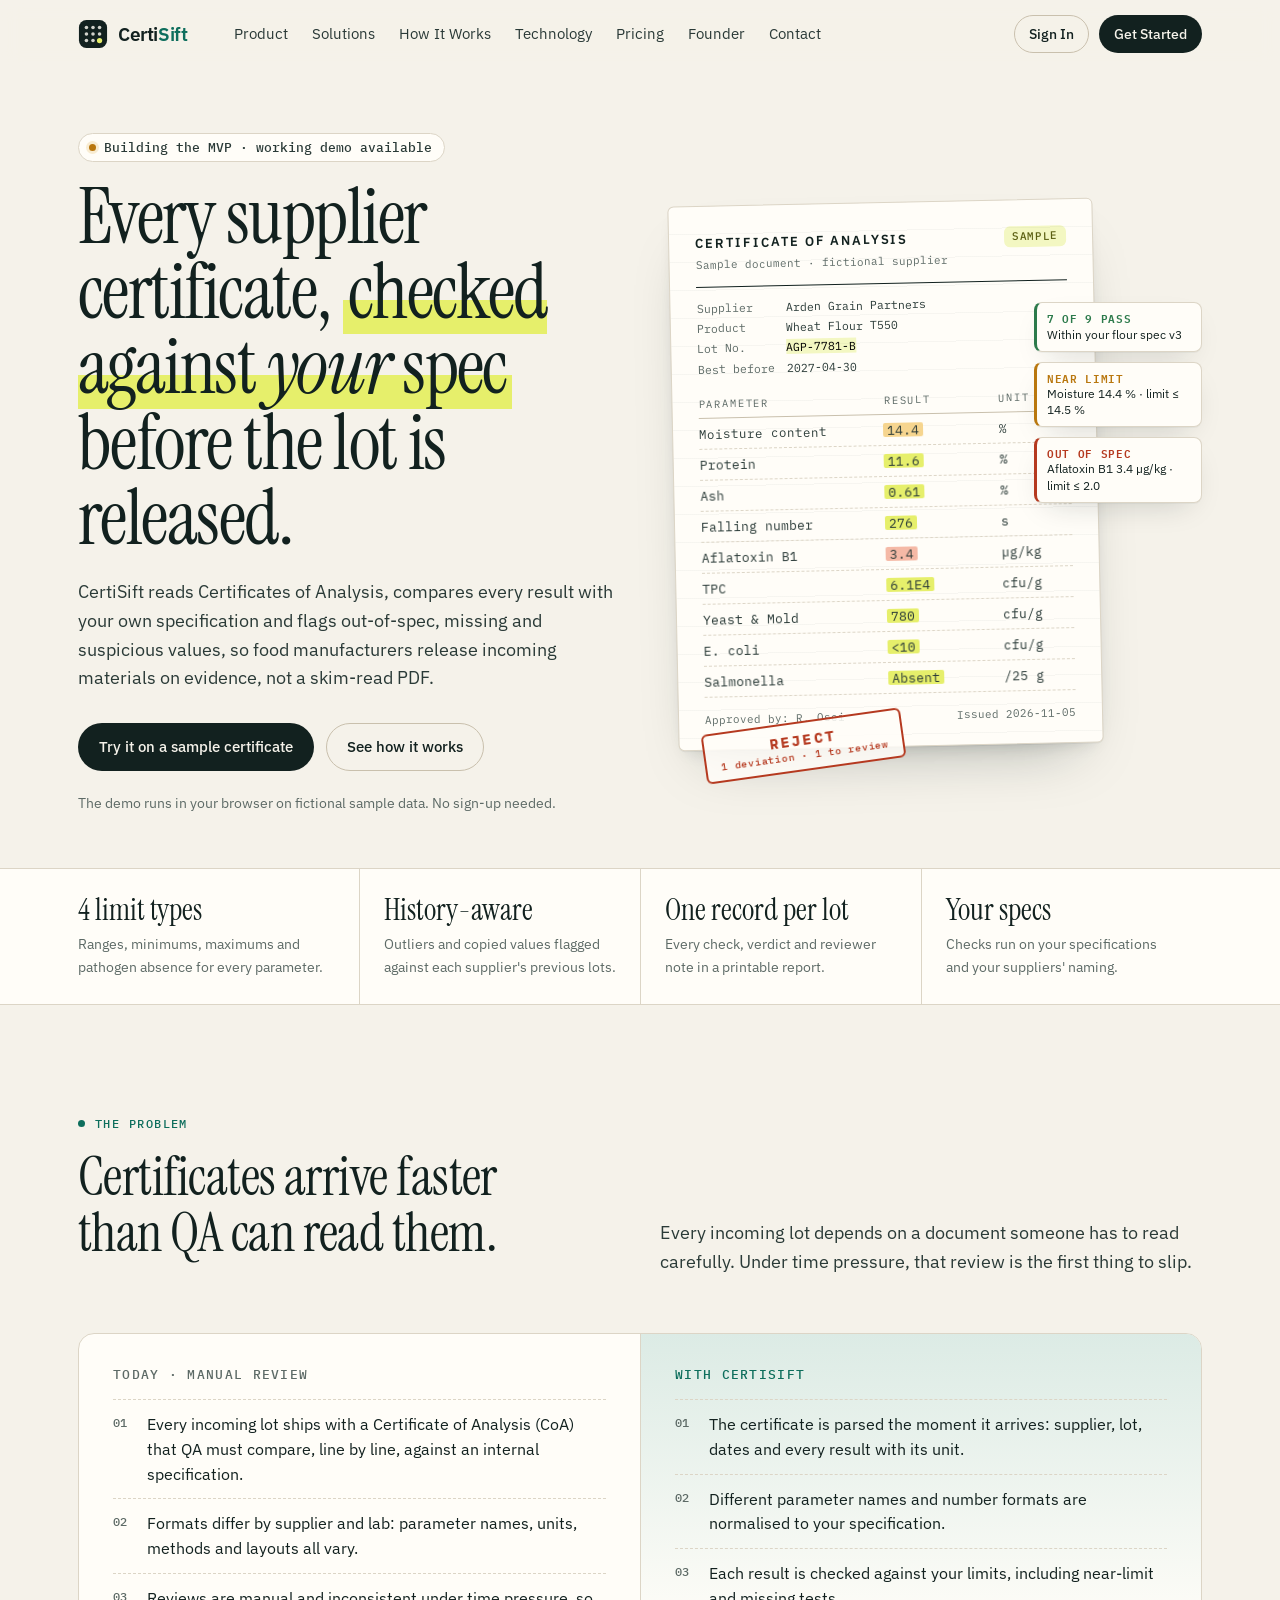
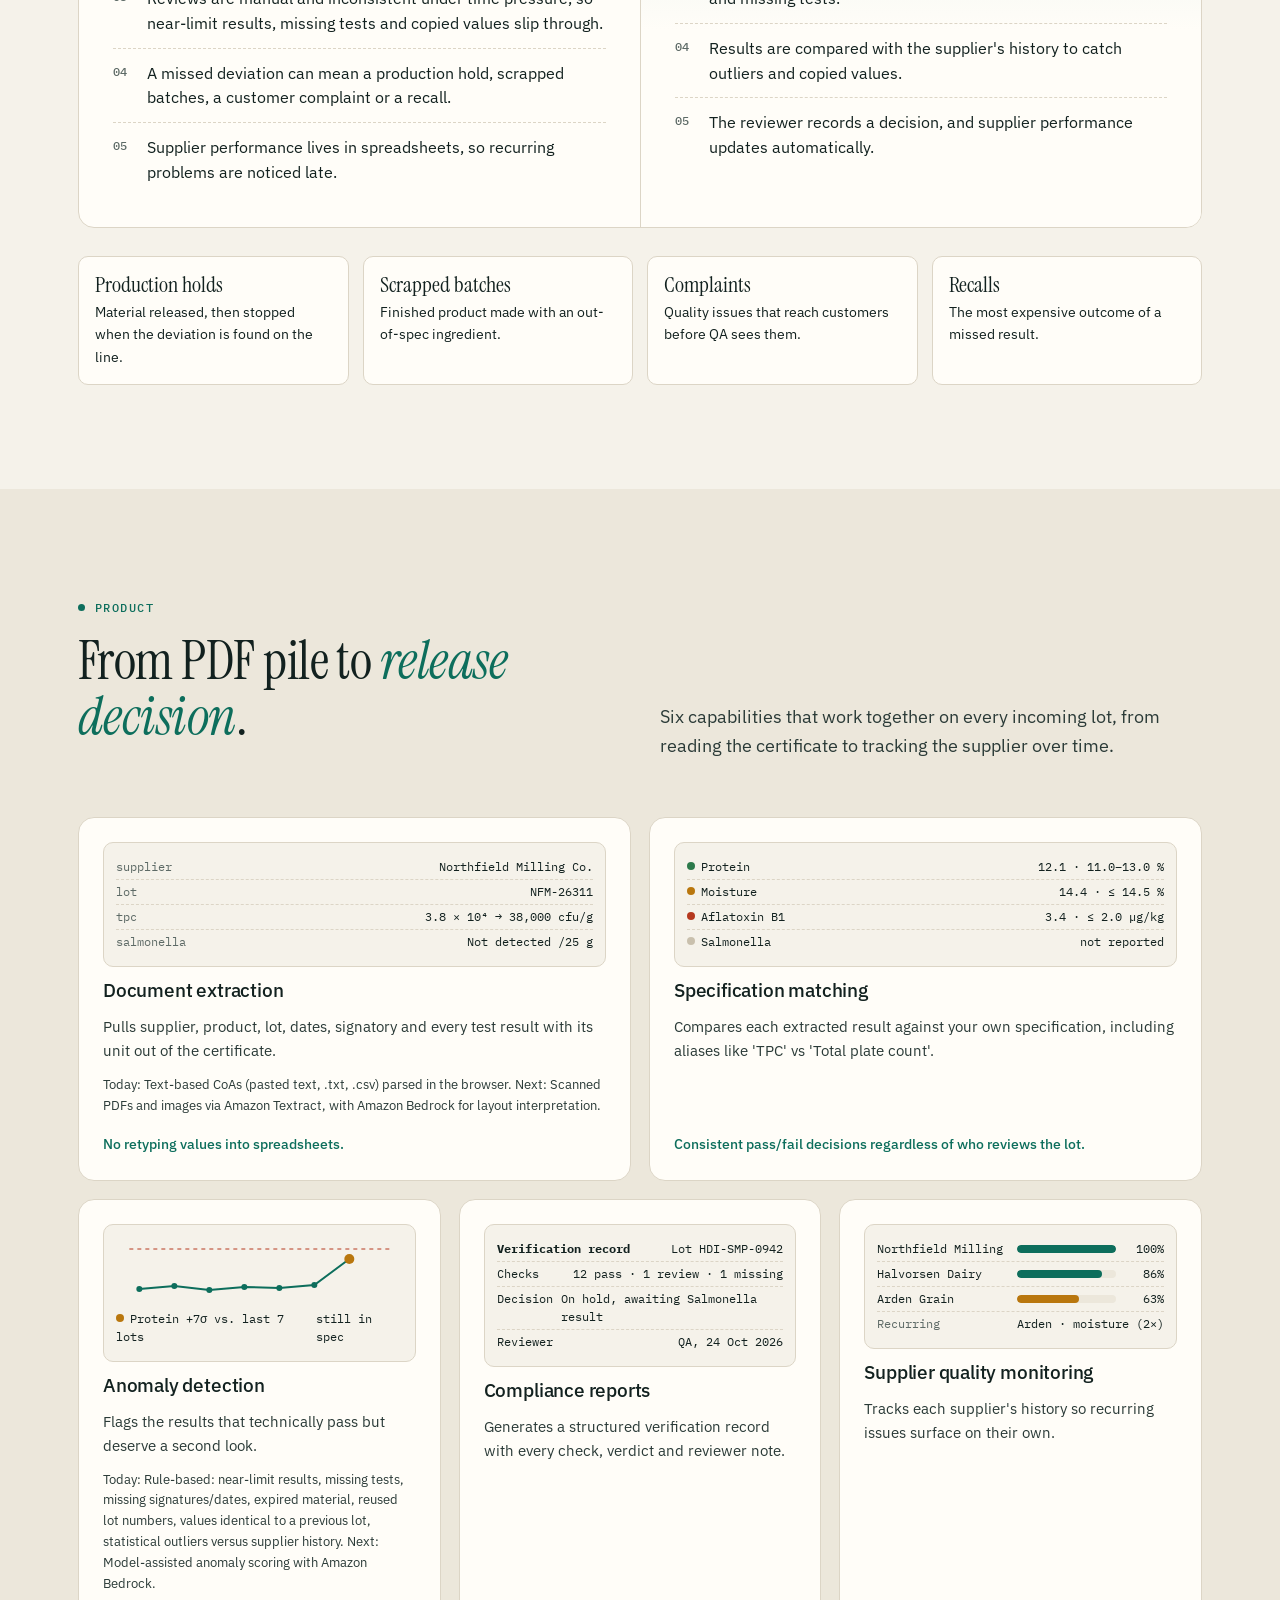
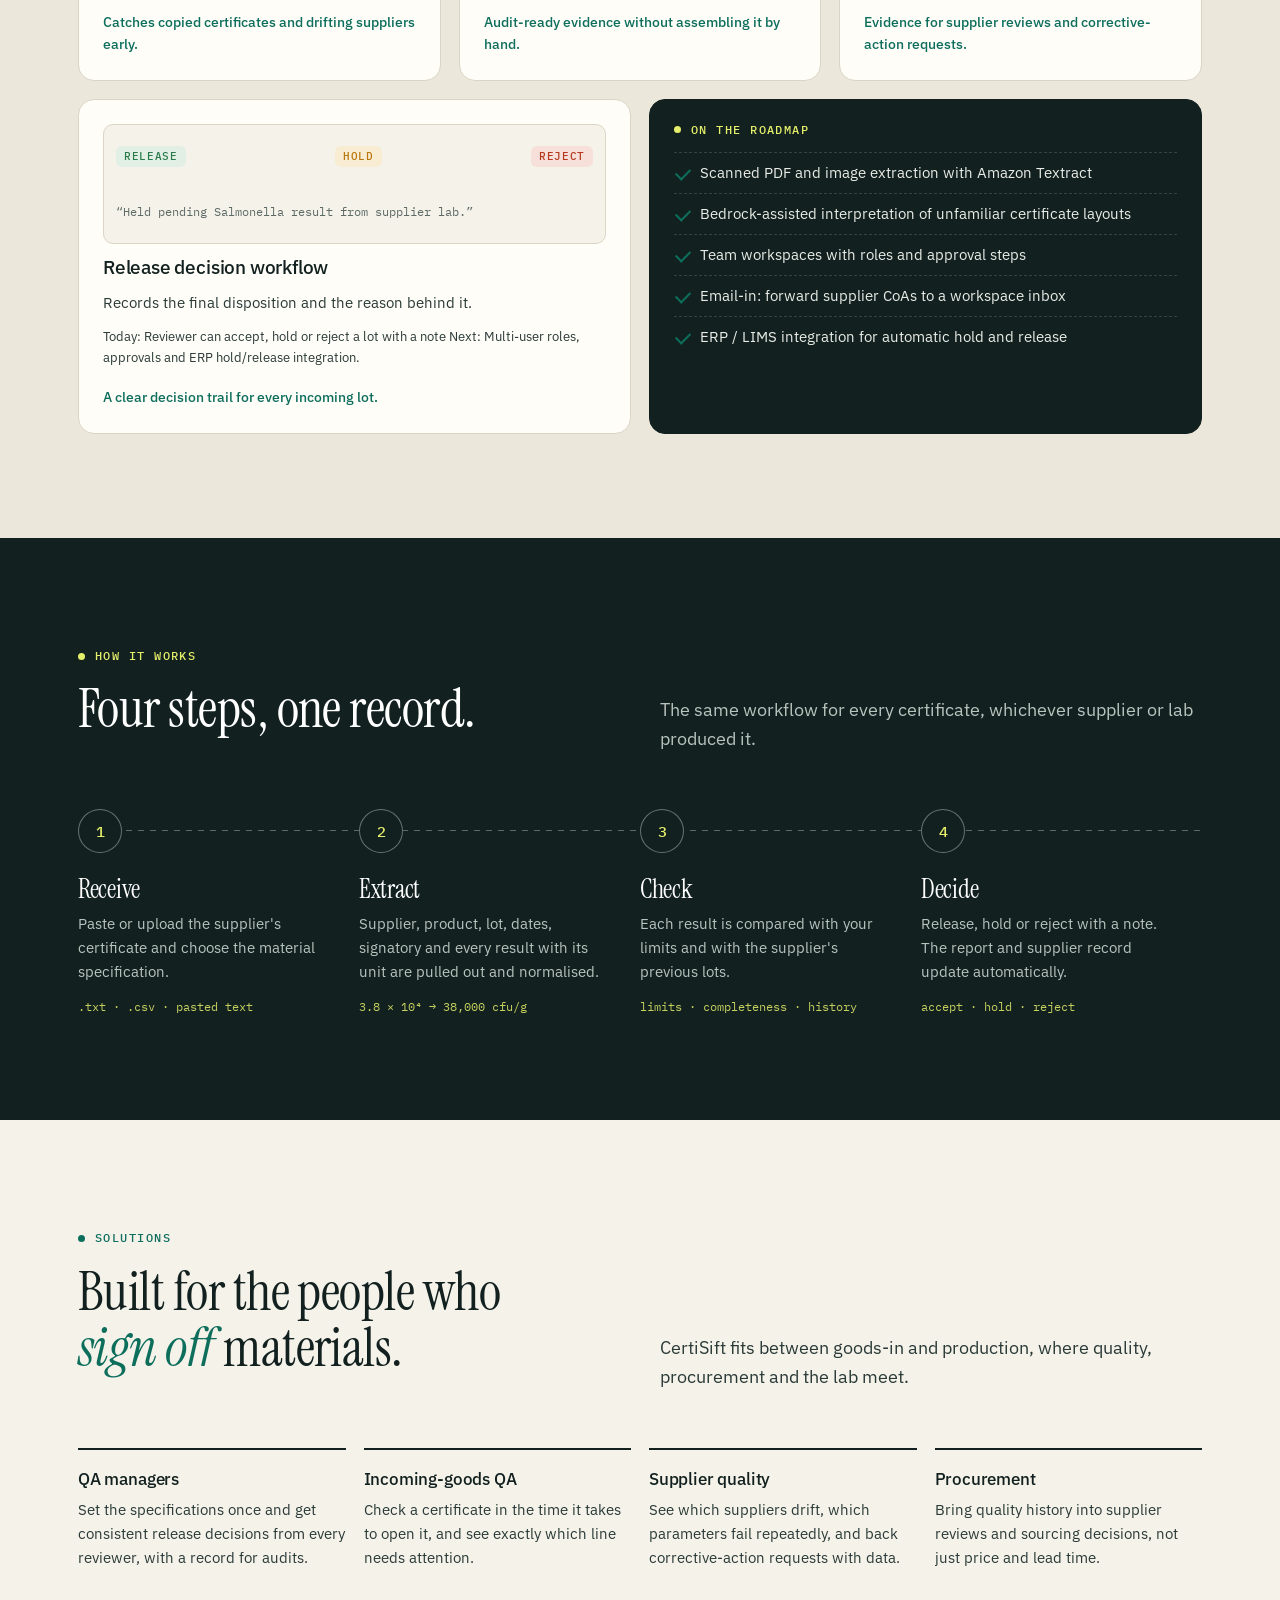
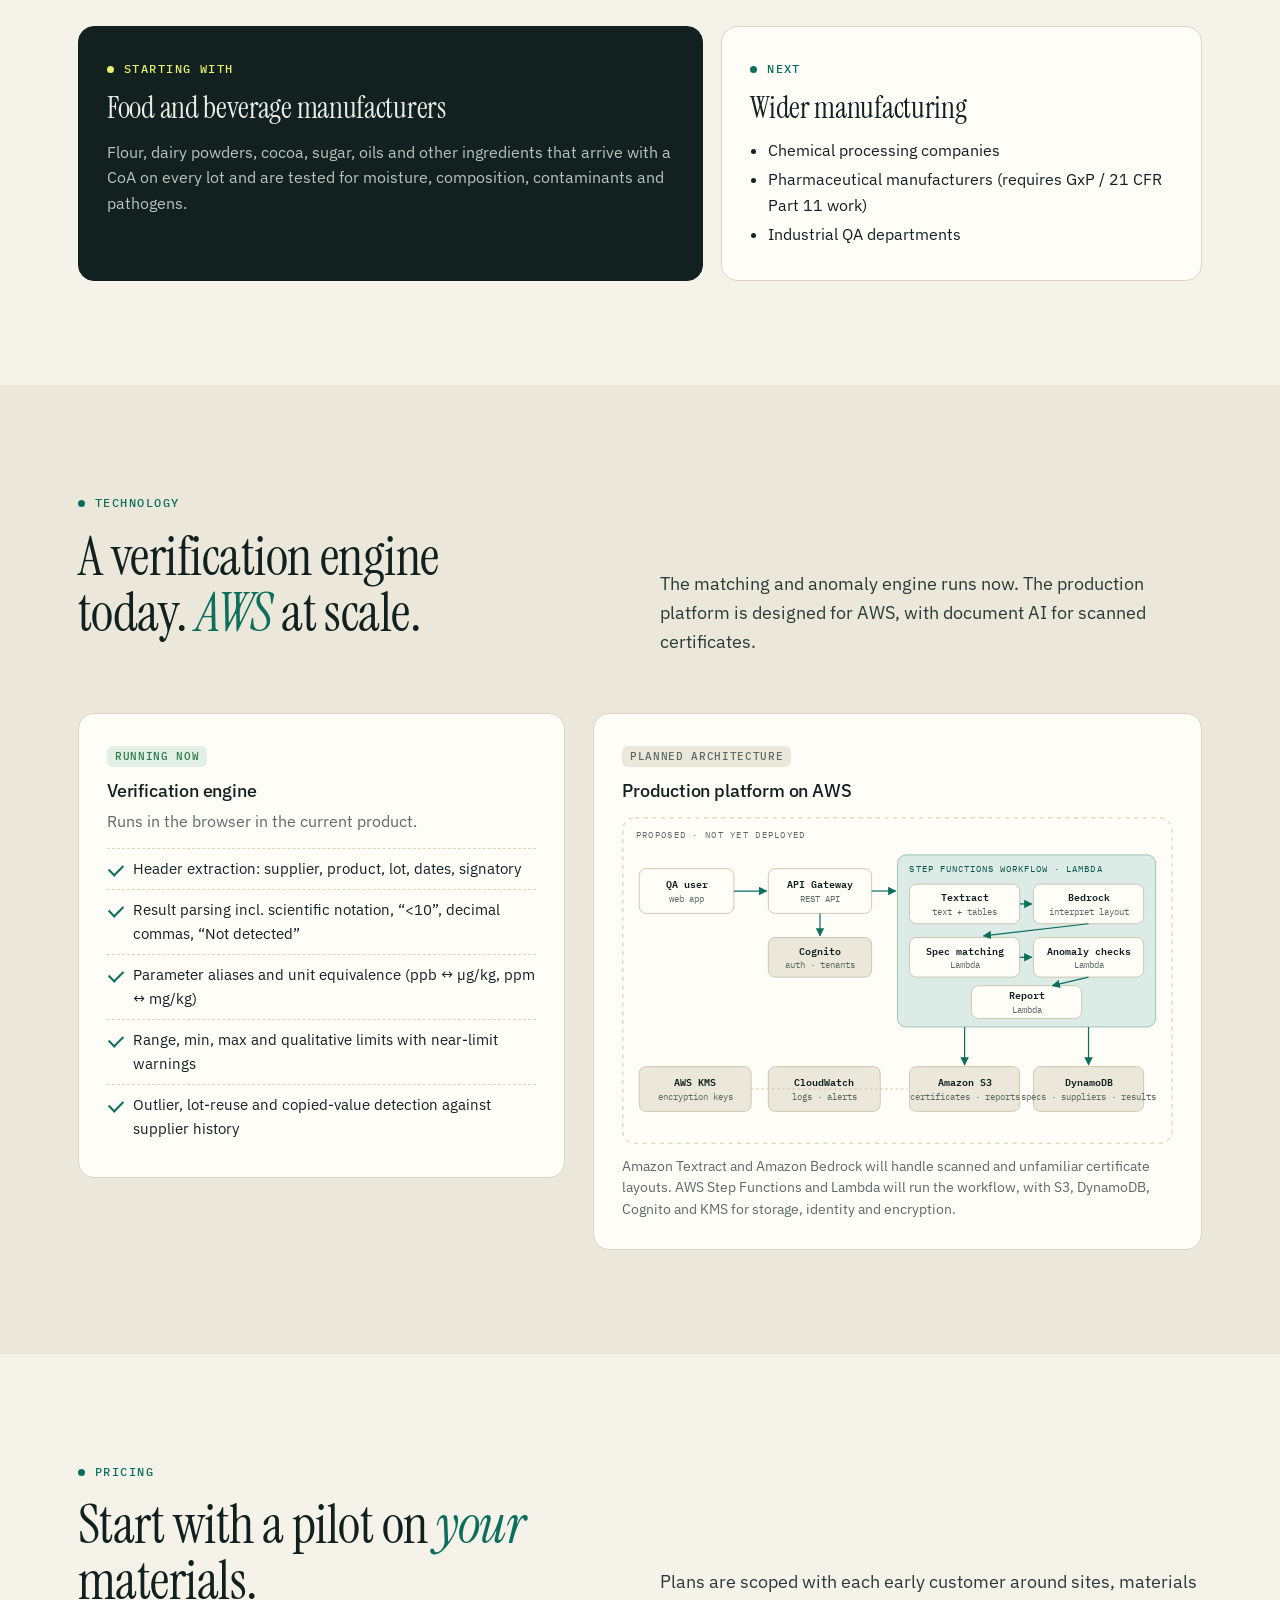
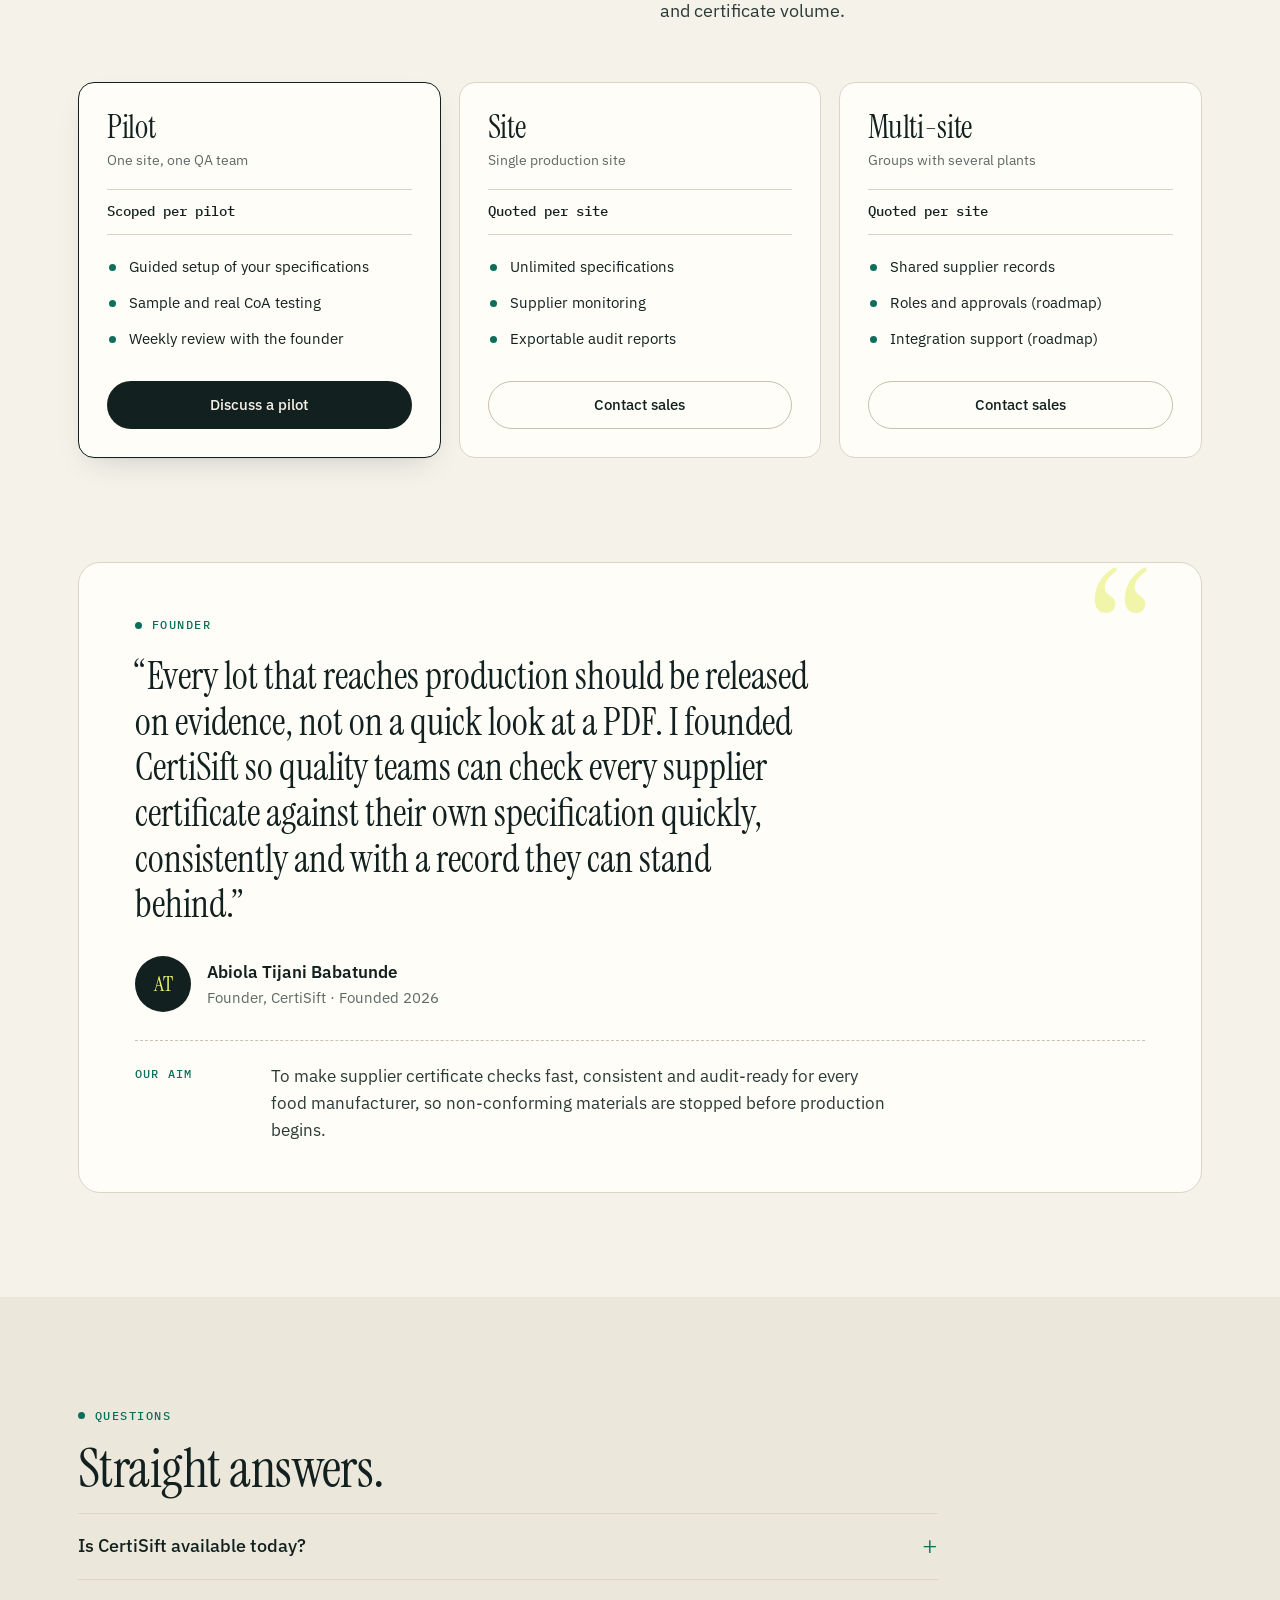
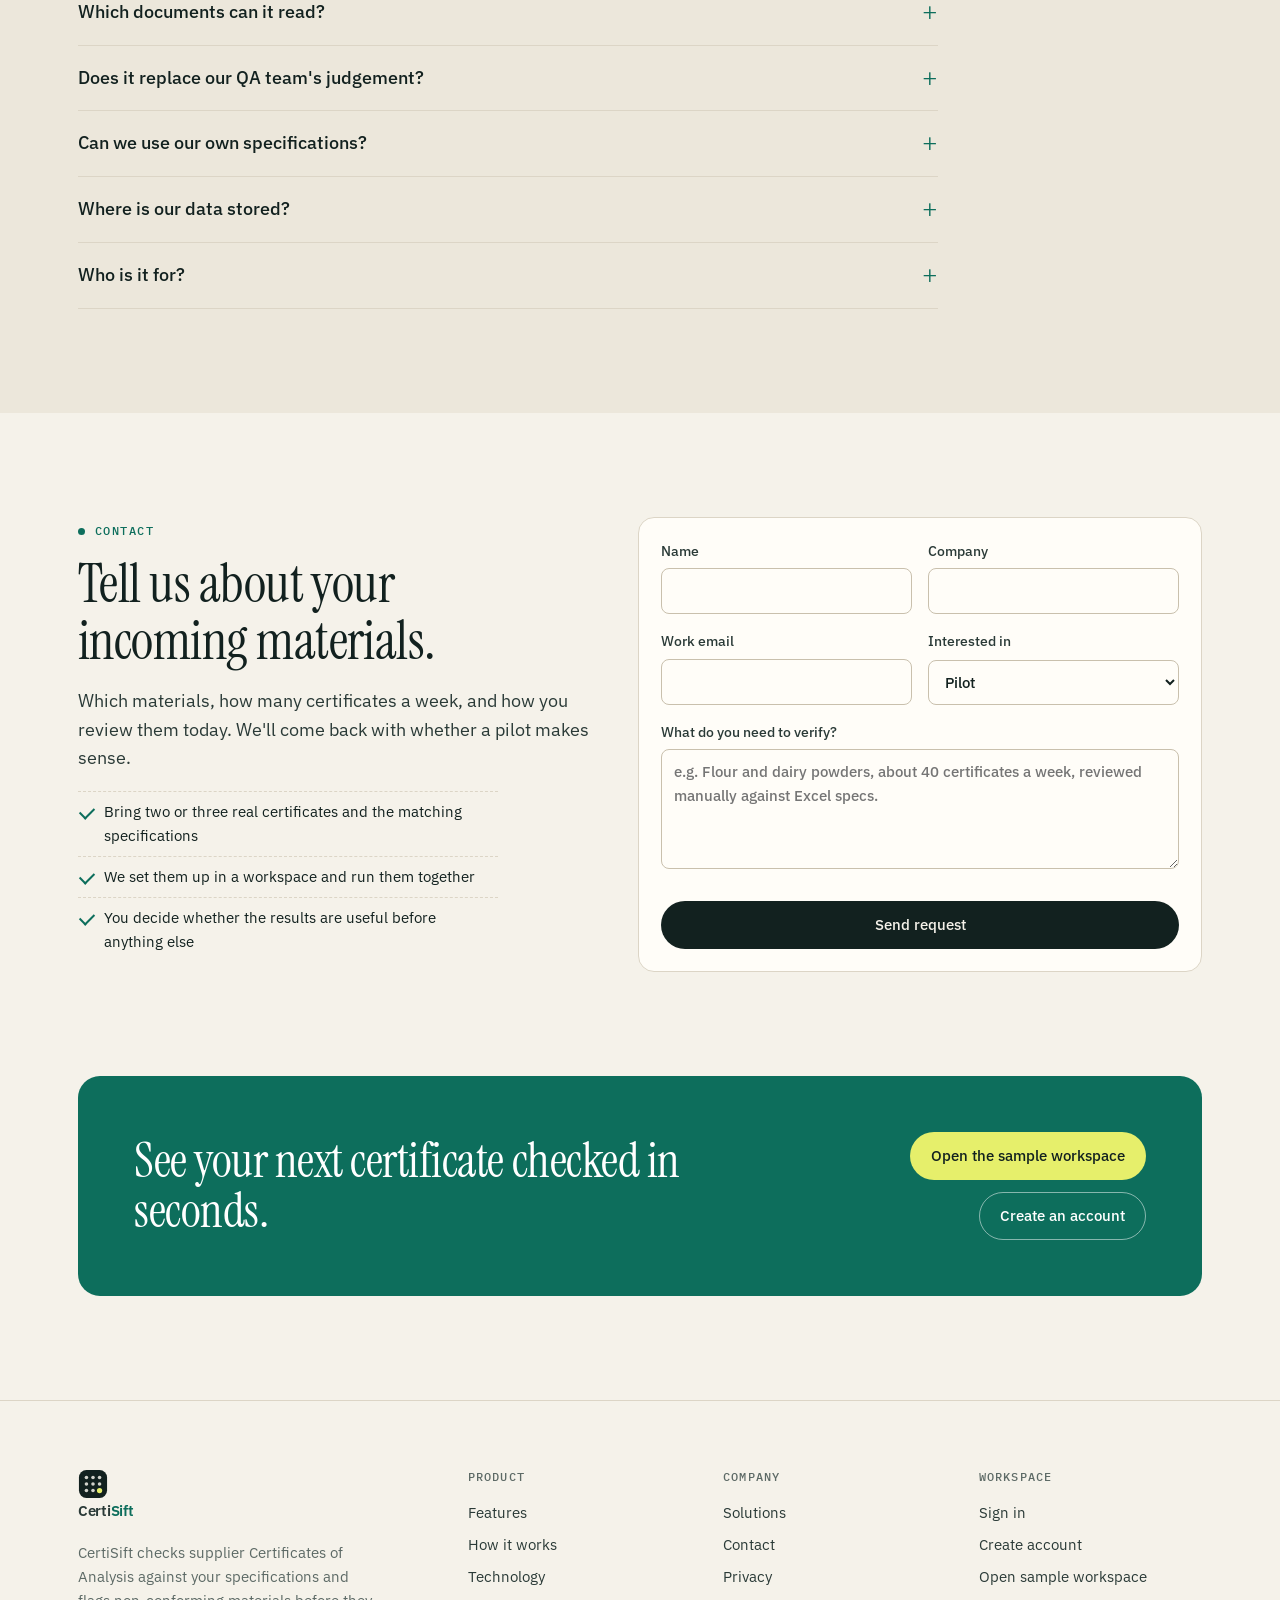
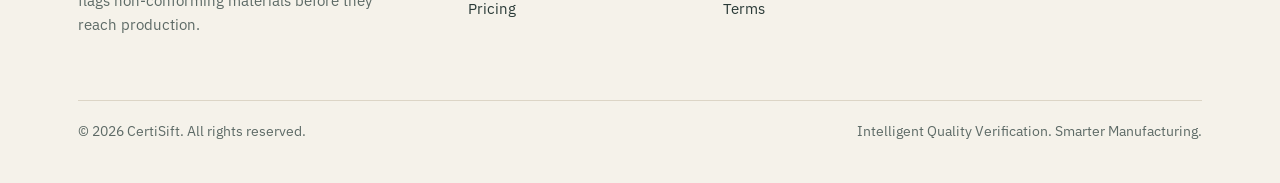
==== index.html @ 0fb196be "Remove em dashes from all copy and decorative dash markers" ====
<!DOCTYPE html>
<html lang="en">
<head>
  <meta charset="utf-8">
  <meta name="viewport" content="width=device-width, initial-scale=1">
  <title>CertiSift | Supplier CoA verification for food manufacturers</title>
  <meta name="description" content="CertiSift checks supplier Certificates of Analysis against your specifications and flags non-conforming materials before they reach production.">
  <meta name="theme-color" content="#12211f">
  <meta property="og:type" content="website">
  <meta property="og:site_name" content="CertiSift">
  <meta property="og:title" content="CertiSift | Supplier CoA verification for food manufacturers">
  <meta property="og:description" content="CertiSift checks supplier Certificates of Analysis against your specifications and flags non-conforming materials before they reach production.">
  <meta name="twitter:card" content="summary">
  <link rel="icon" href="assets/favicon.svg" type="image/svg+xml">
  <link rel="preconnect" href="https://fonts.googleapis.com">
  <link rel="preconnect" href="https://fonts.gstatic.com" crossorigin>
  <link href="https://fonts.googleapis.com/css2?family=IBM+Plex+Mono:wght@400;500;600&family=IBM+Plex+Sans:wght@400;500;600&family=Instrument+Serif:ital@0;1&display=swap" rel="stylesheet">
  <link rel="stylesheet" href="src/styles.css">
</head>
<body>
  <a href="#main" class="sr-only">Skip to content</a>
  <div id="root"><noscript><p style="padding:40px;font-family:sans-serif">CertiSift checks supplier Certificates of Analysis against your specifications. Please enable JavaScript to use the site and product.</p></noscript></div>
  <script src="src/data/business.js"></script>
  <script src="src/data/samples.js"></script>
  <script src="src/engine.js"></script>
  <script src="src/store.js"></script>
  <script src="src/ui.js"></script>
  <script src="src/site.js"></script>
  <script src="src/app.js"></script>
  <script src="src/center.js"></script>
  <script src="src/main.js"></script>
</body>
</html>
---- src/styles.css ----
/* CertiSift brand system: "annotated certificate" direction
   Paper, ink, highlighter and auditor's margin notes. */
:root {
  --ink: #12211f;
  --ink-2: #2a3a37;
  --muted: #5d6a66;
  --paper: #f5f2ea;
  --paper-2: #ece7db;
  --card: #fffdf8;
  --rule: #dcd5c6;
  --rule-2: #c9c0ad;
  --teal: #0d6e5c;
  --teal-2: #0a5648;
  --teal-soft: #dcebe5;
  --mark: #e6ef6b;          /* highlighter */
  --mark-soft: #f3f7c2;
  --pass: #2c7a4b;  --pass-soft: #e1efe5;
  --hold: #b9770e;  --hold-soft: #f8ecd2;
  --fail: #b5391f;  --fail-soft: #f6e0d9;
  --serif: "Instrument Serif", "Iowan Old Style", Georgia, serif;
  --sans: "IBM Plex Sans", system-ui, -apple-system, "Segoe UI", sans-serif;
  --mono: "IBM Plex Mono", ui-monospace, "Cascadia Mono", Consolas, monospace;
  --r: 10px;
  --r-lg: 16px;
  --shadow: 0 1px 0 rgba(18,33,31,.04), 0 12px 32px -14px rgba(18,33,31,.22);
  --shadow-paper: 0 1px 0 rgba(18,33,31,.05), 0 30px 60px -30px rgba(18,33,31,.35), 0 8px 18px -10px rgba(18,33,31,.18);
  --wrap: 1180px;
}
* { box-sizing: border-box; }
html { scroll-behavior: smooth; }
body { margin: 0; background: var(--paper); color: var(--ink); font: 16px/1.6 var(--sans); -webkit-font-smoothing: antialiased; }
img, svg { display: block; max-width: 100%; }
a { color: var(--teal); text-decoration-thickness: 1px; text-underline-offset: 3px; }
button { font: inherit; cursor: pointer; }
:focus-visible { outline: 2px solid var(--teal); outline-offset: 2px; border-radius: 4px; }
.sr-only { position: absolute; width: 1px; height: 1px; overflow: hidden; clip: rect(0 0 0 0); white-space: nowrap; }
.wrap { max-width: var(--wrap); margin: 0 auto; padding: 0 28px; }
.mono { font-family: var(--mono); }
.serif { font-family: var(--serif); font-weight: 400; }
.muted { color: var(--muted); }
.eyebrow { font: 500 12px/1 var(--mono); letter-spacing: .12em; text-transform: uppercase; color: var(--teal); display: inline-flex; gap: 10px; align-items: center; }
.eyebrow::before { content: ""; width: 7px; height: 7px; border-radius: 50%; background: currentColor; }
h1, h2, h3 { margin: 0; line-height: 1.1; letter-spacing: -0.01em; }
h2.title { font: 400 clamp(34px, 4.4vw, 54px)/1.04 var(--serif); margin: 14px 0 16px; max-width: 18ch; }
h2.title em { font-style: italic; color: var(--teal); }
.lede { font-size: 18px; color: var(--ink-2); max-width: 60ch; }

/* Buttons */
.btn { display: inline-flex; align-items: center; justify-content: center; gap: 8px; border-radius: 999px; padding: 11px 20px; font-weight: 500; font-size: 15px; border: 1px solid transparent; text-decoration: none; transition: transform .15s ease, background .15s ease, border-color .15s; white-space: nowrap; }
.btn:active { transform: translateY(1px); }
.btn-primary { background: var(--ink); color: var(--paper); }
.btn-primary:hover { background: var(--teal-2); }
.btn-teal { background: var(--teal); color: #fff; }
.btn-teal:hover { background: var(--teal-2); }
.btn-ghost { background: transparent; color: var(--ink); border-color: var(--rule-2); }
.btn-ghost:hover { border-color: var(--ink); }
.btn-sm { padding: 7px 14px; font-size: 14px; }
.btn-link { background: none; border: 0; color: var(--teal); padding: 0; font-weight: 500; }
.btn[disabled] { opacity: .5; pointer-events: none; }

/* Logo */
.logo { display: inline-flex; align-items: center; gap: 10px; color: var(--ink); text-decoration: none; font-weight: 600; font-size: 19px; letter-spacing: -0.02em; }
.logo svg { width: 30px; height: 30px; }
.logo b { font-weight: 600; color: var(--teal); }

/* Site header */
.site-header { position: sticky; top: 0; z-index: 40; background: color-mix(in srgb, var(--paper) 88%, transparent); backdrop-filter: saturate(1.4) blur(10px); border-bottom: 1px solid transparent; transition: border-color .2s; }
.site-header.scrolled { border-bottom-color: var(--rule); }
.nav { display: flex; align-items: center; gap: 28px; height: 68px; }
.nav-links { display: flex; gap: 24px; margin-left: 18px; }
.nav-links a, .nav-links button { white-space: nowrap; color: var(--ink-2); text-decoration: none; font-size: 15px; background: none; border: 0; padding: 0; }
.nav-links a:hover, .nav-links button:hover { color: var(--teal); }
.nav-cta { margin-left: auto; display: flex; gap: 10px; align-items: center; }
.nav-toggle { display: none; margin-left: auto; background: none; border: 1px solid var(--rule-2); border-radius: 8px; width: 42px; height: 38px; }
.mobile-menu { display: none; }
@media (max-width: 960px) {
  .nav-links, .nav-cta { display: none; }
  .nav-toggle { display: inline-grid; place-items: center; }
  .mobile-menu.open { display: block; border-top: 1px solid var(--rule); padding: 12px 28px 22px; background: var(--paper); }
  .mobile-menu a, .mobile-menu button.link { display: block; padding: 11px 0; color: var(--ink); text-decoration: none; border-bottom: 1px solid var(--rule); background: none; border-left: 0; border-right: 0; border-top: 0; width: 100%; text-align: left; font-size: 16px; }
  .mobile-menu .btns { display: flex; gap: 10px; margin-top: 16px; }
}

/* Hero */
.hero { padding: 64px 0 40px; position: relative; overflow: hidden; }
.hero-grid { display: grid; grid-template-columns: 1.02fr 1fr; gap: 56px; align-items: center; }
.hero h1 { font: 400 clamp(44px, 6vw, 80px)/0.98 var(--serif); letter-spacing: -0.02em; margin: 18px 0 22px; }
.hero h1 em { font-style: italic; }
.hero h1 .hl { background: linear-gradient(transparent 58%, var(--mark) 58%, var(--mark) 92%, transparent 92%); padding: 0 .06em; }
.hero .lede { margin-bottom: 30px; }
.hero-ctas { display: flex; gap: 12px; flex-wrap: wrap; }
.status-chip { display: inline-flex; align-items: center; gap: 8px; font: 500 12.5px/1 var(--mono); color: var(--ink-2); background: var(--card); border: 1px solid var(--rule); border-radius: 999px; padding: 7px 12px 7px 10px; }
.status-chip i { width: 7px; height: 7px; border-radius: 50%; background: var(--hold); box-shadow: 0 0 0 3px var(--hold-soft); }
.hero-note { margin-top: 22px; font-size: 13.5px; color: var(--muted); }

/* The certificate visual */
.cert-stage { position: relative; padding: 18px 104px 30px 0; }
.cert { position: relative; background: var(--card); border: 1px solid var(--rule); border-radius: 6px; box-shadow: var(--shadow-paper); padding: 26px 26px 20px; transform: rotate(-1.2deg); font-family: var(--mono); font-size: 12.5px; color: var(--ink-2); overflow: hidden; }
.cert::before { content: ""; position: absolute; inset: 0; background: repeating-linear-gradient(transparent 0 27px, rgba(18,33,31,.035) 27px 28px); pointer-events: none; }
.cert-head { display: flex; justify-content: space-between; align-items: flex-start; border-bottom: 1.5px solid var(--ink); padding-bottom: 12px; margin-bottom: 12px; }
.cert-head strong { font: 600 13px/1.2 var(--sans); letter-spacing: .14em; color: var(--ink); }
.cert-meta { display: grid; grid-template-columns: auto 1fr; gap: 2px 12px; margin-bottom: 12px; font-size: 11.5px; }
.cert-meta span:nth-child(odd) { color: var(--muted); }
.cert-row { display: grid; grid-template-columns: 1.5fr .9fr .6fr; gap: 8px; padding: 5px 0; border-bottom: 1px dashed var(--rule); position: relative; }
.cert-row.th { color: var(--muted); font-size: 10.5px; text-transform: uppercase; letter-spacing: .08em; border-bottom: 1px solid var(--rule-2); }
.cert-row .val { position: relative; }
.cert-row .val mark { background: transparent; color: inherit; position: relative; padding: 0 3px; }
.cert-row .val mark::after { content: ""; position: absolute; inset: 1px -1px; background: var(--mark); z-index: -1; transform-origin: left; transform: scaleX(0); animation: hl .5s ease forwards; animation-delay: var(--d, 0s); border-radius: 2px; }
.cert-row.bad .val mark::after { background: #f5b9a6; }
.cert-row.near .val mark::after { background: #f6d58f; }
.cert-row .val { z-index: 0; }
@keyframes hl { to { transform: scaleX(1); } }
.cert-sign { margin-top: 14px; display: flex; justify-content: space-between; font-size: 11px; color: var(--muted); }
.scanline { position: absolute; left: 0; right: 0; height: 46px; top: -46px; background: linear-gradient(to bottom, transparent, rgba(13,110,92,.10) 70%, rgba(13,110,92,.45) 98%, transparent); animation: scan 4.8s cubic-bezier(.5,0,.5,1) infinite; pointer-events: none; }
@keyframes scan { 0% { top: -46px; } 60%, 100% { top: 105%; } }
.notes { position: absolute; right: 0; top: 118px; display: flex; flex-direction: column; gap: 10px; width: 168px; z-index: 2; }
.note { background: var(--card); border: 1px solid var(--rule); border-left: 3px solid var(--pass); border-radius: 8px; padding: 8px 10px; font-size: 12px; line-height: 1.35; box-shadow: var(--shadow); opacity: 0; transform: translateX(10px); animation: noteIn .45s ease forwards; animation-delay: var(--d, 0s); }
.note b { display: block; font: 600 11px/1.2 var(--mono); letter-spacing: .06em; text-transform: uppercase; margin-bottom: 2px; }
.note.hold { border-left-color: var(--hold); } .note.hold b { color: var(--hold); }
.note.fail { border-left-color: var(--fail); } .note.fail b { color: var(--fail); }
.note.pass b { color: var(--pass); }
@keyframes noteIn { to { opacity: 1; transform: none; } }
.stamp { position: absolute; left: 30px; bottom: 6px; z-index: 3; border: 2.5px solid var(--fail); color: var(--fail); font: 700 15px/1 var(--mono); letter-spacing: .14em; padding: 9px 14px 8px; border-radius: 6px; transform: rotate(-8deg) scale(1.6); opacity: 0; background: rgba(255,253,248,.85); animation: stamp .35s cubic-bezier(.3,1.6,.6,1) forwards; animation-delay: 2.6s; text-align: center; }
.stamp small { display: block; font-size: 9.5px; letter-spacing: .08em; margin-top: 4px; font-weight: 500; }
@keyframes stamp { to { opacity: 1; transform: rotate(-8deg) scale(1); } }
@media (prefers-reduced-motion: reduce) { .scanline { display: none; } .note, .stamp, .cert-row .val mark::after { animation-duration: .01s !important; animation-delay: 0s !important; } }
@media (max-width: 960px) {
  .hero-grid { grid-template-columns: 1fr; gap: 40px; }
  .cert-stage { padding-right: 0; padding-bottom: 60px; }
  .notes { position: static; width: auto; flex-direction: row; flex-wrap: wrap; margin-top: 18px; }
  .note { flex: 1 1 140px; }
}

/* Capability strip */
.strip { border-top: 1px solid var(--rule); border-bottom: 1px solid var(--rule); background: var(--card); }
.strip-grid { display: grid; grid-template-columns: repeat(4, 1fr); }
.strip-item { padding: 26px 24px; border-left: 1px solid var(--rule); }
.strip-item:first-child { border-left: 0; padding-left: 0; }
.strip-item .k { font: 400 30px/1 var(--serif); margin-bottom: 8px; }
.strip-item p { margin: 0; font-size: 14px; color: var(--muted); }
@media (max-width: 860px) { .strip-grid { grid-template-columns: 1fr 1fr; } .strip-item { border-left: 0; border-top: 1px solid var(--rule); padding-left: 0; } .strip-item:nth-child(-n+2) { border-top: 0; } }

/* Sections */
section.block { padding: 104px 0; }
section.block.alt { background: var(--paper-2); }
section.block.dark { background: var(--ink); color: #e9ece6; }
section.block.dark .eyebrow { color: var(--mark); }
section.block.dark .lede, section.block.dark .muted { color: #b9c3be; }
.sec-head { display: grid; grid-template-columns: 1fr 1fr; gap: 40px; align-items: end; margin-bottom: 56px; }
.sec-head .lede { margin: 0; }
@media (max-width: 860px) { .sec-head { grid-template-columns: 1fr; gap: 10px; } section.block { padding: 72px 0; } }

/* Problem ledger */
.ledger { display: grid; grid-template-columns: 1fr 1fr; border: 1px solid var(--rule); border-radius: var(--r-lg); overflow: hidden; background: var(--card); }
.ledger > div { padding: 34px 34px 30px; }
.ledger > div + div { border-left: 1px solid var(--rule); background: linear-gradient(180deg, var(--teal-soft), var(--card) 60%); }
.ledger h3 { font: 500 13px/1 var(--mono); letter-spacing: .1em; text-transform: uppercase; margin-bottom: 18px; color: var(--muted); }
.ledger > div + div h3 { color: var(--teal); }
.ledger ol { margin: 0; padding: 0; list-style: none; counter-reset: l; }
.ledger li { counter-increment: l; display: grid; grid-template-columns: 34px 1fr; padding: 12px 0; border-top: 1px dashed var(--rule); font-size: 15.5px; }
.ledger li::before { content: counter(l, decimal-leading-zero); font: 500 12px/1.9 var(--mono); color: var(--muted); }
.consequence { margin-top: 28px; display: grid; grid-template-columns: repeat(4, 1fr); gap: 14px; }
.consequence div { border: 1px solid var(--rule); border-radius: var(--r); padding: 16px; background: var(--card); font-size: 14px; }
.consequence b { display: block; font: 400 22px/1.1 var(--serif); margin-bottom: 4px; }
@media (max-width: 860px) { .ledger { grid-template-columns: 1fr; } .ledger > div + div { border-left: 0; border-top: 1px solid var(--rule); } .consequence { grid-template-columns: 1fr 1fr; } }

/* Features */
.features { display: grid; grid-template-columns: repeat(6, 1fr); gap: 18px; }
.feature { grid-column: span 2; background: var(--card); border: 1px solid var(--rule); border-radius: var(--r-lg); padding: 24px; display: flex; flex-direction: column; gap: 12px; transition: transform .2s ease, box-shadow .2s ease; }
.feature:hover { transform: translateY(-3px); box-shadow: var(--shadow); }
.feature.wide { grid-column: span 3; }
.feature h3 { font: 500 19px/1.25 var(--sans); letter-spacing: -0.01em; }
.feature p { margin: 0; color: var(--ink-2); font-size: 15px; }
.feature .benefit { font-size: 13.5px; color: var(--teal); font-weight: 500; margin-top: auto; padding-top: 6px; }
.feature .tag { align-self: flex-start; font: 500 11px/1 var(--mono); letter-spacing: .06em; text-transform: uppercase; padding: 5px 8px; border-radius: 6px; background: var(--paper-2); color: var(--muted); }
.feature .viz { border: 1px solid var(--rule); border-radius: var(--r); background: var(--paper); padding: 12px; font: 12px/1.5 var(--mono); min-height: 120px; }
@media (max-width: 960px) { .features { grid-template-columns: 1fr 1fr; } .feature, .feature.wide { grid-column: span 1; } }
@media (max-width: 640px) { .features { grid-template-columns: 1fr; } }
.viz-row { display: flex; justify-content: space-between; gap: 8px; padding: 3px 0; border-bottom: 1px dashed var(--rule); }
.viz-row:last-child { border-bottom: 0; }
.dot { display: inline-block; width: 8px; height: 8px; border-radius: 50%; margin-right: 6px; vertical-align: 1px; }
.dot.pass { background: var(--pass); } .dot.warn, .dot.hold { background: var(--hold); } .dot.fail, .dot.reject { background: var(--fail); } .dot.missing { background: var(--rule-2); } .dot.accept { background: var(--pass); }

/* How it works */
.flow { display: grid; grid-template-columns: repeat(4, 1fr); gap: 0; position: relative; counter-reset: s; }
.flow::before { content: ""; position: absolute; left: 0; right: 0; top: 21px; height: 1px; background: repeating-linear-gradient(90deg, rgba(233,236,230,.35) 0 6px, transparent 6px 12px); }
.step { position: relative; padding-right: 28px; counter-increment: s; }
.step::before { content: counter(s); display: grid; place-items: center; width: 42px; height: 42px; border-radius: 50%; background: var(--ink); border: 1px solid rgba(233,236,230,.4); color: var(--mark); font: 500 15px var(--mono); margin-bottom: 22px; position: relative; }
.step h3 { font: 400 26px/1.1 var(--serif); margin-bottom: 8px; color: #fff; }
.step p { margin: 0; color: #b9c3be; font-size: 15px; }
.step .io { margin-top: 14px; font: 12px/1.5 var(--mono); color: var(--mark); opacity: .85; }
@media (max-width: 860px) { .flow { grid-template-columns: 1fr 1fr; gap: 36px; } .flow::before { display: none; } }
@media (max-width: 520px) { .flow { grid-template-columns: 1fr; } }

/* Solutions */
.roles { display: grid; grid-template-columns: repeat(4, 1fr); gap: 18px; }
.role { border-top: 2px solid var(--ink); padding-top: 18px; }
.role h3 { font: 500 17px/1.3 var(--sans); margin-bottom: 8px; }
.role p { margin: 0; font-size: 15px; color: var(--ink-2); }
.industries { margin-top: 56px; display: grid; grid-template-columns: 1.3fr 1fr; gap: 18px; }
.ind { border: 1px solid var(--rule); border-radius: var(--r-lg); padding: 28px; background: var(--card); }
.ind.primary { background: var(--ink); color: #e9ece6; border-color: var(--ink); }
.ind.primary .muted { color: #b9c3be; }
.ind h3 { font: 400 30px/1.1 var(--serif); margin: 10px 0; }
.ind ul { margin: 14px 0 0; padding-left: 18px; }
.ind li { margin: 4px 0; }
@media (max-width: 860px) { .roles { grid-template-columns: 1fr 1fr; } .industries { grid-template-columns: 1fr; } }

/* Technology */
.tech-grid { display: grid; grid-template-columns: 1fr 1.25fr; gap: 28px; align-items: start; }
.tech-card { background: var(--card); border: 1px solid var(--rule); border-radius: var(--r-lg); padding: 28px; }
.tech-card h3 { font: 500 18px/1.3 var(--sans); margin-bottom: 6px; }
.badge { display: inline-flex; align-items: center; gap: 6px; font: 500 11px/1 var(--mono); letter-spacing: .06em; text-transform: uppercase; padding: 5px 8px; border-radius: 6px; }
.badge.implemented, .badge.pass, .badge.accept, .badge.deployed { background: var(--pass-soft); color: var(--pass); }
.badge.prototype, .badge.warn, .badge.hold, .badge.implementing { background: var(--hold-soft); color: var(--hold); }
.badge.planned, .badge.proposed, .badge.missing { background: var(--paper-2); color: var(--muted); }
.badge.fail, .badge.reject { background: var(--fail-soft); color: var(--fail); }
.badge.sample { background: var(--mark-soft); color: #5b5f12; }
.arch { width: 100%; height: auto; }
.arch text { font-family: var(--mono); }
.check-list { list-style: none; padding: 0; margin: 14px 0 0; }
.check-list li { padding: 8px 0 8px 26px; border-top: 1px dashed var(--rule); position: relative; font-size: 15px; }
.check-list li::before { content: ""; position: absolute; left: 2px; top: 15px; width: 12px; height: 7px; border-left: 2px solid var(--teal); border-bottom: 2px solid var(--teal); transform: rotate(-45deg); }
@media (max-width: 960px) { .tech-grid { grid-template-columns: 1fr; } }

/* Pricing */
.plans { display: grid; grid-template-columns: repeat(3, 1fr); gap: 18px; }
.plan { background: var(--card); border: 1px solid var(--rule); border-radius: var(--r-lg); padding: 28px; display: flex; flex-direction: column; }
.plan.featured { border-color: var(--ink); box-shadow: var(--shadow); position: relative; }
.plan h3 { font: 400 32px/1 var(--serif); }
.plan .for { color: var(--muted); font-size: 14px; margin: 6px 0 18px; }
.plan .price { font: 500 14px/1.4 var(--mono); padding: 12px 0; border-top: 1px solid var(--rule); border-bottom: 1px solid var(--rule); margin-bottom: 14px; }
.plan ul { list-style: none; padding: 0; margin: 0 0 24px; flex: 1; }
.plan li { padding: 6px 0 6px 22px; position: relative; font-size: 15px; }
.plan li::before { content: ""; position: absolute; left: 2px; top: 15px; width: 7px; height: 7px; border-radius: 50%; background: var(--teal); }
@media (max-width: 860px) { .plans { grid-template-columns: 1fr; } }

/* Founder */
.founder { margin: 0; background: var(--card); border: 1px solid var(--rule); border-radius: 22px; padding: 48px 56px; position: relative; overflow: hidden; }
.founder::before { content: "\201C"; position: absolute; right: 40px; top: -6px; font: 400 200px/1 var(--serif); color: var(--mark); opacity: .55; pointer-events: none; }
.founder blockquote { margin: 18px 0 28px; font: 400 clamp(26px, 3vw, 38px)/1.2 var(--serif); max-width: 40ch; position: relative; }
.founder figcaption { display: flex; gap: 16px; align-items: center; }
.founder .mono-badge { flex: 0 0 56px; height: 56px; border-radius: 50%; background: var(--ink); color: var(--mark); display: grid; place-items: center; font: 400 22px var(--serif); }
.founder figcaption b { display: block; font-weight: 600; font-size: 17px; }
.founder figcaption span { display: block; color: var(--muted); font-size: 14.5px; }
.founder figcaption a { font-size: 14px; }
.founder .aim { margin-top: 28px; padding-top: 22px; border-top: 1px dashed var(--rule-2); display: grid; grid-template-columns: 120px 1fr; gap: 16px; }
.founder .aim span { font: 500 12px/1.9 var(--mono); letter-spacing: .1em; text-transform: uppercase; color: var(--teal); }
.founder .aim p { margin: 0; font-size: 17px; color: var(--ink-2); max-width: 62ch; }
@media (max-width: 700px) { .founder { padding: 32px 24px; } .founder .aim { grid-template-columns: 1fr; gap: 4px; } }

/* FAQ */
.faq { max-width: 860px; }
.faq details { border-top: 1px solid var(--rule); padding: 18px 0; }
.faq details:last-child { border-bottom: 1px solid var(--rule); }
.faq summary { cursor: pointer; font-size: 18px; font-weight: 500; list-style: none; display: flex; justify-content: space-between; gap: 20px; }
.faq summary::after { content: "+"; font: 300 26px/1 var(--sans); color: var(--teal); transition: transform .2s; }
.faq details[open] summary::after { transform: rotate(45deg); }
.faq details p { margin: 12px 0 0; color: var(--ink-2); max-width: 70ch; }

/* Contact & forms */
.contact-grid { display: grid; grid-template-columns: 1fr 1.1fr; gap: 48px; }
.form { display: grid; gap: 16px; }
.form .row2 { display: grid; grid-template-columns: 1fr 1fr; gap: 16px; }
label.f { display: grid; gap: 6px; font-size: 14px; font-weight: 500; color: var(--ink-2); }
input, select, textarea { font: inherit; font-size: 15px; color: var(--ink); background: var(--card); border: 1px solid var(--rule-2); border-radius: 8px; padding: 10px 12px; width: 100%; }
input:focus, select:focus, textarea:focus { outline: none; border-color: var(--teal); box-shadow: 0 0 0 3px var(--teal-soft); }
textarea { resize: vertical; min-height: 120px; }
textarea.code { font: 12.5px/1.55 var(--mono); min-height: 280px; white-space: pre; }
.form-msg { font-size: 14px; padding: 12px 14px; border-radius: 8px; }
.form-msg.ok { background: var(--pass-soft); color: var(--pass); }
.form-msg.err { background: var(--fail-soft); color: var(--fail); }
@media (max-width: 860px) { .contact-grid { grid-template-columns: 1fr; } .form .row2 { grid-template-columns: 1fr; } }

/* CTA band */
.cta-band { background: var(--teal); color: #fff; border-radius: 22px; padding: 56px; display: grid; grid-template-columns: 1.4fr 1fr; gap: 30px; align-items: center; position: relative; overflow: hidden; }
.cta-band h2 { font: 400 clamp(32px, 4vw, 48px)/1.05 var(--serif); }
.cta-band .btns { display: flex; gap: 12px; justify-content: flex-end; flex-wrap: wrap; }
.cta-band .btn-ghost { color: #fff; border-color: rgba(255,255,255,.5); }
.cta-band .btn-primary { background: var(--mark); color: var(--ink); }
@media (max-width: 860px) { .cta-band { grid-template-columns: 1fr; padding: 36px; } .cta-band .btns { justify-content: flex-start; } }

/* Footer */
.site-footer { padding: 64px 0 40px; border-top: 1px solid var(--rule); margin-top: 104px; }
.foot-grid { display: grid; grid-template-columns: 1.6fr repeat(3, 1fr); gap: 32px; }
.foot-grid h4 { font: 500 12px/1 var(--mono); letter-spacing: .1em; text-transform: uppercase; color: var(--muted); margin: 6px 0 14px; }
.foot-grid a, .foot-grid button { display: block; color: var(--ink-2); text-decoration: none; padding: 4px 0; font-size: 15px; background: none; border: 0; text-align: left; }
.foot-grid a:hover, .foot-grid button:hover { color: var(--teal); }
.foot-base { margin-top: 48px; padding-top: 20px; border-top: 1px solid var(--rule); display: flex; justify-content: space-between; color: var(--muted); font-size: 13.5px; gap: 20px; flex-wrap: wrap; }
@media (max-width: 760px) { .foot-grid { grid-template-columns: 1fr 1fr; } }

/* Auth */
.auth { min-height: 100vh; display: grid; grid-template-columns: 1fr 1fr; }
.auth-side { background: var(--ink); color: #e9ece6; padding: 48px; display: flex; flex-direction: column; justify-content: space-between; }
.auth-side .logo { color: #fff; }
.auth-side .logo b { color: var(--mark); }
.auth-side blockquote { font: 400 34px/1.15 var(--serif); margin: 0; max-width: 20ch; }
.auth-main { display: grid; place-items: center; padding: 48px 28px; }
.auth-box { width: 100%; max-width: 400px; }
.auth-box h1 { font: 400 40px/1.05 var(--serif); margin-bottom: 8px; }
.divider { display: flex; align-items: center; gap: 12px; color: var(--muted); font-size: 13px; margin: 22px 0; }
.divider::before, .divider::after { content: ""; flex: 1; height: 1px; background: var(--rule); }
@media (max-width: 860px) { .auth { grid-template-columns: 1fr; } .auth-side { display: none; } }

/* ============ App shell ============ */
.app { display: grid; grid-template-columns: 248px 1fr; min-height: 100vh; }
.side { background: var(--ink); color: #cfd6d2; padding: 20px 14px; position: sticky; top: 0; height: 100vh; display: flex; flex-direction: column; }
.side .logo { color: #fff; padding: 4px 8px 20px; }
.side .logo b { color: var(--mark); }
.side nav a { display: flex; align-items: center; gap: 10px; padding: 9px 10px; border-radius: 8px; color: #cfd6d2; text-decoration: none; font-size: 14.5px; }
.side nav a svg { width: 17px; height: 17px; opacity: .8; }
.side nav a:hover { background: rgba(255,255,255,.06); color: #fff; }
.side nav a.active { background: rgba(230,239,107,.12); color: var(--mark); }
.side .grp { font: 500 10.5px/1 var(--mono); letter-spacing: .12em; text-transform: uppercase; color: #7f8c87; padding: 18px 10px 8px; }
.side .foot { margin-top: auto; border-top: 1px solid rgba(255,255,255,.1); padding: 14px 8px 0; font-size: 13px; }
.side .foot b { color: #fff; font-weight: 500; display: block; }
.main { min-width: 0; }
.topbar { display: flex; align-items: center; gap: 14px; padding: 16px 32px; border-bottom: 1px solid var(--rule); background: var(--paper); position: sticky; top: 0; z-index: 10; }
.topbar h1 { font: 400 28px/1 var(--serif); }
.topbar .right { margin-left: auto; display: flex; gap: 10px; align-items: center; }
.page { padding: 28px 32px 64px; max-width: 1240px; }
.app-toggle { display: none; }
@media (max-width: 920px) {
  .app { grid-template-columns: 1fr; }
  .side { position: fixed; inset: 0 auto 0 0; width: 260px; z-index: 50; transform: translateX(-100%); transition: transform .2s; }
  .side.open { transform: none; box-shadow: 0 0 0 100vmax rgba(0,0,0,.35); }
  .app-toggle { display: inline-grid; place-items: center; width: 38px; height: 36px; border: 1px solid var(--rule-2); border-radius: 8px; background: none; }
  .topbar, .page { padding-left: 18px; padding-right: 18px; }
}

.card { background: var(--card); border: 1px solid var(--rule); border-radius: var(--r-lg); padding: 22px; }
.card h2 { font: 500 16px/1.3 var(--sans); margin-bottom: 4px; }
.card .sub { color: var(--muted); font-size: 14px; margin: 0 0 14px; }
.grid { display: grid; gap: 18px; }
.g4 { grid-template-columns: repeat(4, 1fr); } .g3 { grid-template-columns: repeat(3, 1fr); } .g2 { grid-template-columns: repeat(2, 1fr); } .g21 { grid-template-columns: 2fr 1fr; } .g12 { grid-template-columns: 1fr 1.4fr; }
@media (max-width: 1100px) { .g4 { grid-template-columns: 1fr 1fr; } .g21, .g12 { grid-template-columns: 1fr; } }
@media (max-width: 640px) { .g4, .g3, .g2 { grid-template-columns: 1fr; } }
.kpi .v { font: 400 40px/1 var(--serif); margin: 6px 0 4px; }
.kpi .l { font: 500 11.5px/1 var(--mono); letter-spacing: .08em; text-transform: uppercase; color: var(--muted); }
.kpi .d { font-size: 13px; color: var(--muted); }

table.t { width: 100%; border-collapse: collapse; font-size: 14.5px; }
table.t th { text-align: left; font: 500 11px/1 var(--mono); letter-spacing: .08em; text-transform: uppercase; color: var(--muted); padding: 10px 10px; border-bottom: 1px solid var(--rule-2); white-space: nowrap; }
table.t td { padding: 11px 10px; border-bottom: 1px solid var(--rule); vertical-align: top; }
table.t tr.click { cursor: pointer; }
table.t tr.click:hover td { background: var(--paper); }
table.t td.num { font-family: var(--mono); font-size: 13.5px; white-space: nowrap; }
.table-wrap { overflow-x: auto; }
.empty { text-align: center; padding: 40px 20px; color: var(--muted); }
.empty h3 { font: 400 26px/1.1 var(--serif); color: var(--ink); margin-bottom: 8px; }

.verdict { display: flex; gap: 18px; align-items: center; padding: 20px 22px; border-radius: var(--r-lg); border: 1px solid; }
.verdict.accept { background: var(--pass-soft); border-color: #b9d8c3; }
.verdict.hold { background: var(--hold-soft); border-color: #ead29c; }
.verdict.reject { background: var(--fail-soft); border-color: #e7b7a8; }
.verdict .big { font: 700 18px/1 var(--mono); letter-spacing: .14em; border: 2px solid currentColor; border-radius: 6px; padding: 10px 14px 9px; transform: rotate(-4deg); }
.verdict.accept .big { color: var(--pass); } .verdict.hold .big { color: var(--hold); } .verdict.reject .big { color: var(--fail); }
.verdict h2 { font: 400 26px/1.15 var(--serif); }
.verdict p { margin: 4px 0 0; color: var(--ink-2); font-size: 14.5px; }

.tabs { display: flex; gap: 4px; border-bottom: 1px solid var(--rule); margin-bottom: 20px; overflow-x: auto; }
.tabs button { background: none; border: 0; padding: 10px 14px; font-size: 14.5px; color: var(--muted); border-bottom: 2px solid transparent; margin-bottom: -1px; white-space: nowrap; }
.tabs button.on { color: var(--ink); border-bottom-color: var(--teal); font-weight: 500; }
.seg { display: inline-flex; border: 1px solid var(--rule-2); border-radius: 999px; padding: 3px; gap: 2px; background: var(--card); }
.seg button { border: 0; background: none; padding: 6px 12px; border-radius: 999px; font-size: 13.5px; color: var(--muted); }
.seg button.on { background: var(--ink); color: var(--paper); }
.toolbar { display: flex; gap: 10px; align-items: center; flex-wrap: wrap; margin-bottom: 16px; }
.toolbar input, .toolbar select { width: auto; min-width: 180px; padding: 8px 12px; }
.drop { border: 1.5px dashed var(--rule-2); border-radius: var(--r-lg); padding: 26px; text-align: center; background: var(--paper); transition: border-color .15s, background .15s; }
.drop.over { border-color: var(--teal); background: var(--teal-soft); }
.samples { display: grid; gap: 8px; }
.sample-btn { text-align: left; background: var(--card); border: 1px solid var(--rule); border-radius: 10px; padding: 10px 12px; font-size: 14px; }
.sample-btn:hover { border-color: var(--teal); }
.sample-btn small { display: block; color: var(--muted); font-size: 12.5px; }
.pill { display: inline-block; font: 500 12px/1 var(--mono); padding: 4px 8px; border-radius: 999px; background: var(--paper-2); color: var(--ink-2); }
.bar { height: 8px; border-radius: 99px; background: var(--paper-2); overflow: hidden; }
.bar i { display: block; height: 100%; background: var(--teal); border-radius: 99px; }
.source { font: 12px/1.4 var(--mono); color: var(--muted); }
.toast { position: fixed; bottom: 22px; left: 50%; transform: translateX(-50%) translateY(20px); background: var(--ink); color: var(--paper); padding: 11px 18px; border-radius: 999px; font-size: 14px; opacity: 0; transition: .25s; z-index: 100; pointer-events: none; }
.toast.show { opacity: 1; transform: translateX(-50%); }
.copybox { position: relative; background: var(--paper); border: 1px solid var(--rule); border-radius: var(--r); padding: 14px 16px; font-size: 14.5px; white-space: pre-wrap; }
.copybox .copy { position: absolute; top: 8px; right: 8px; }
.field-label { display: flex; justify-content: space-between; align-items: baseline; margin: 18px 0 6px; font-weight: 500; font-size: 14.5px; }
.field-label small { color: var(--muted); font-weight: 400; font-family: var(--mono); font-size: 12px; }
.callout { border-left: 3px solid var(--hold); background: var(--hold-soft); padding: 12px 16px; border-radius: 0 var(--r) var(--r) 0; font-size: 14.5px; }
.callout.info { border-left-color: var(--teal); background: var(--teal-soft); }
.spark { width: 100%; height: 64px; }
.legal { max-width: 760px; padding: 40px 0 0; }
.legal h1 { font: 400 48px/1.05 var(--serif); margin-bottom: 12px; }
.legal h2 { font: 500 19px/1.3 var(--sans); margin: 28px 0 8px; }

/* Print report */
@media print {
  .side, .topbar, .no-print, .toast { display: none !important; }
  .app { display: block; }
  body { background: #fff; }
  .page { padding: 0; max-width: none; }
  .card { border-color: #bbb; break-inside: avoid; }
}
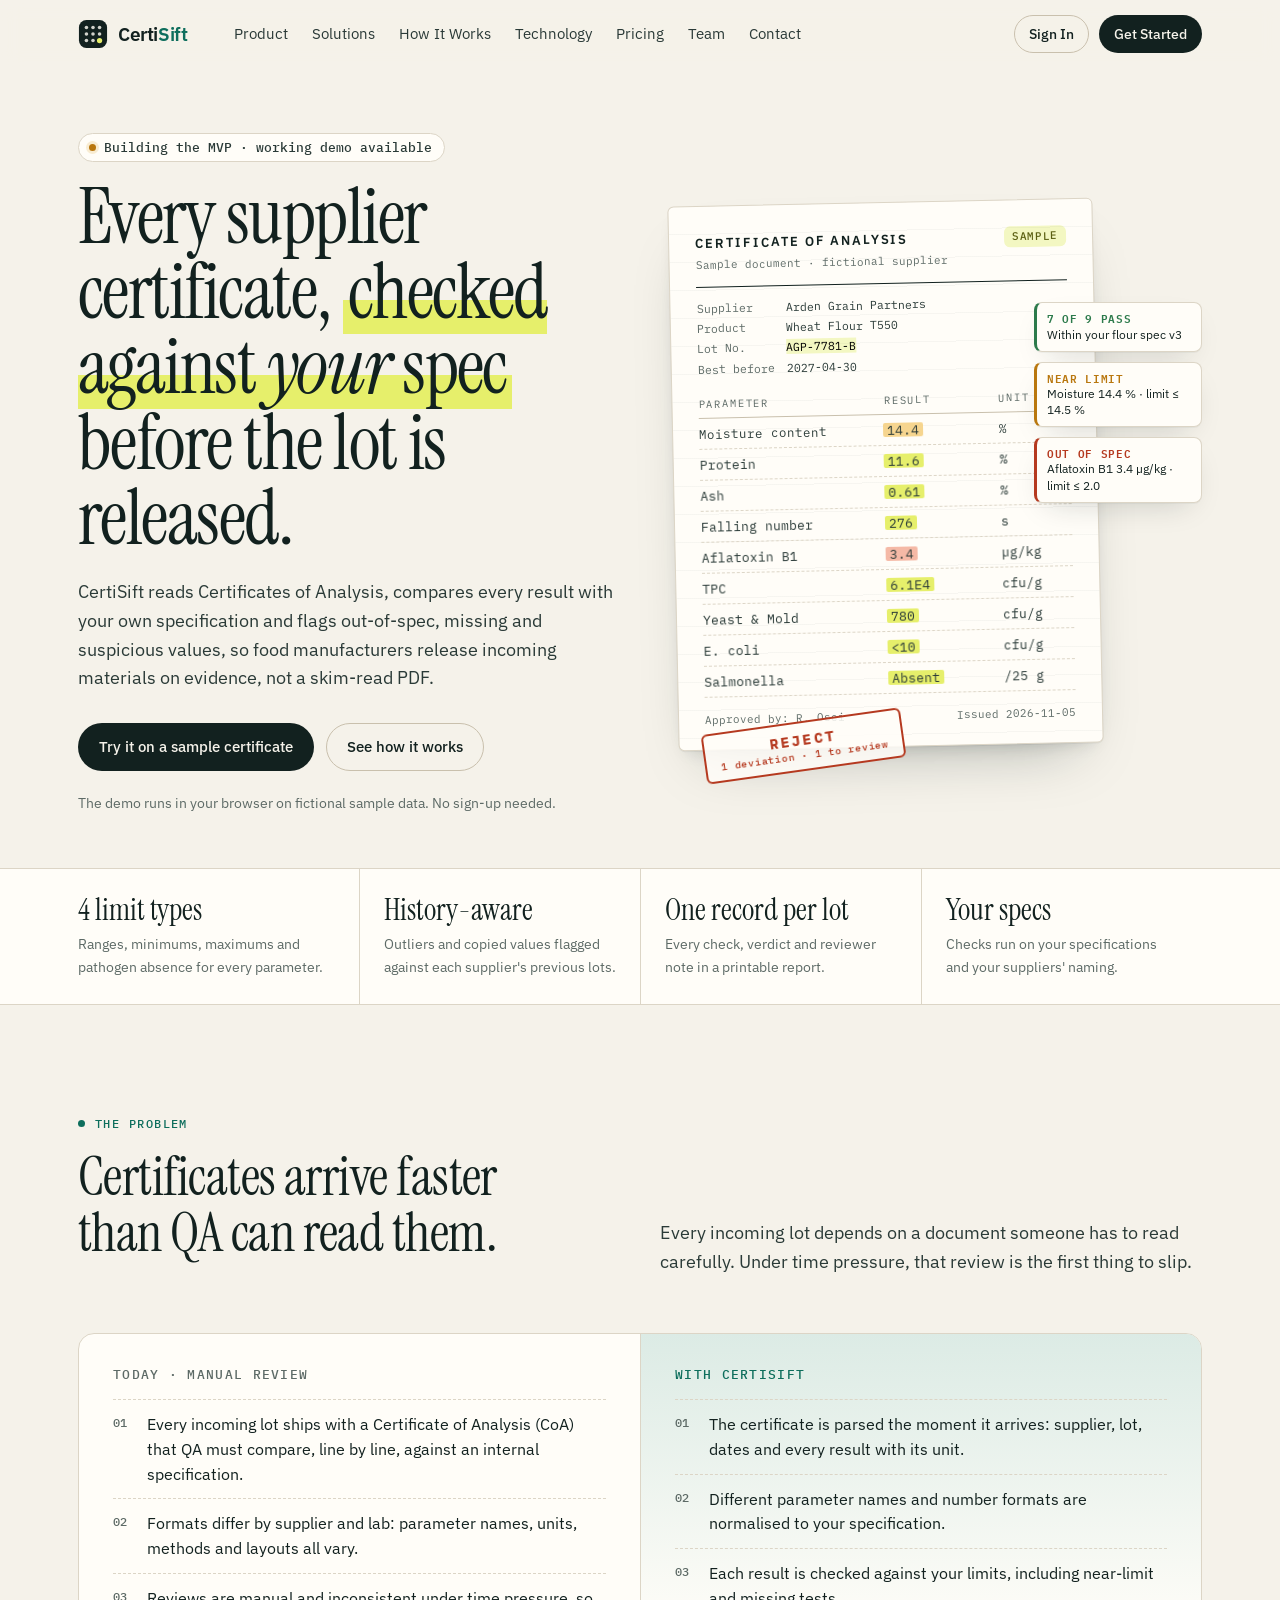
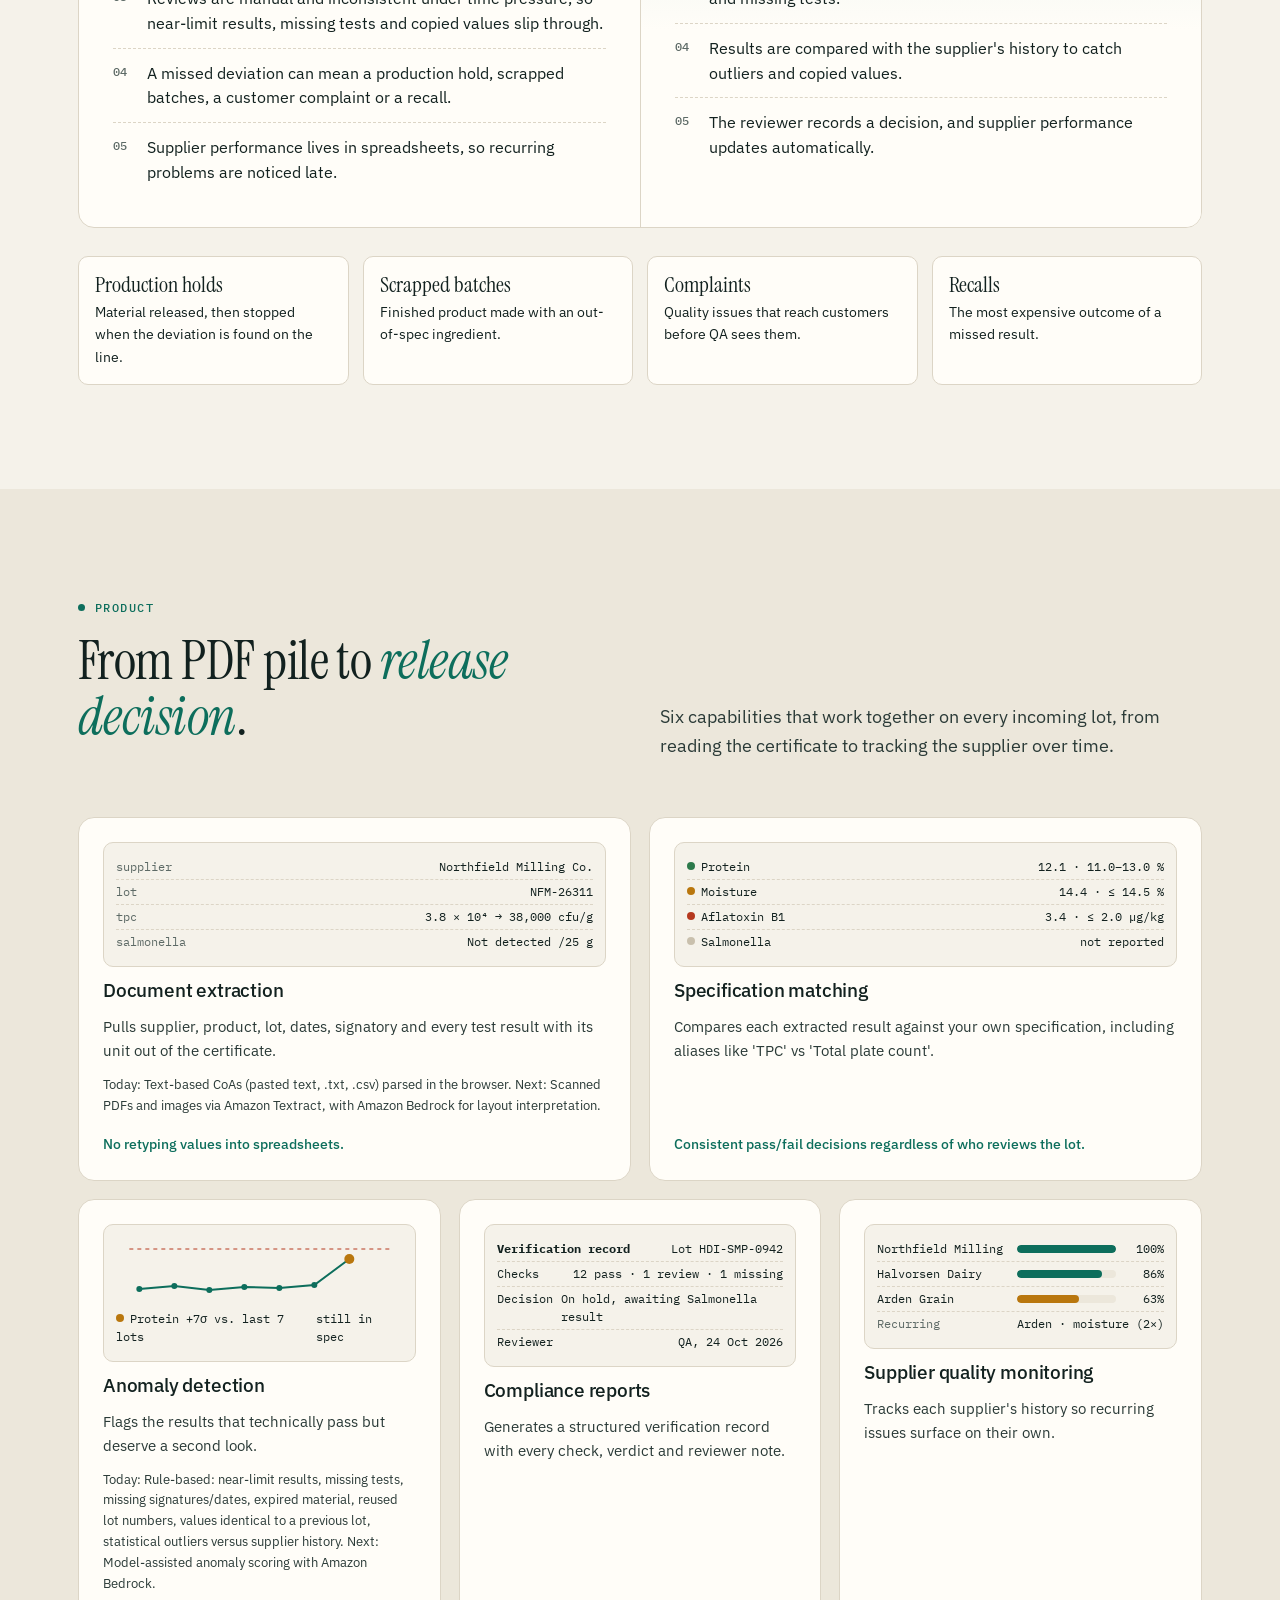
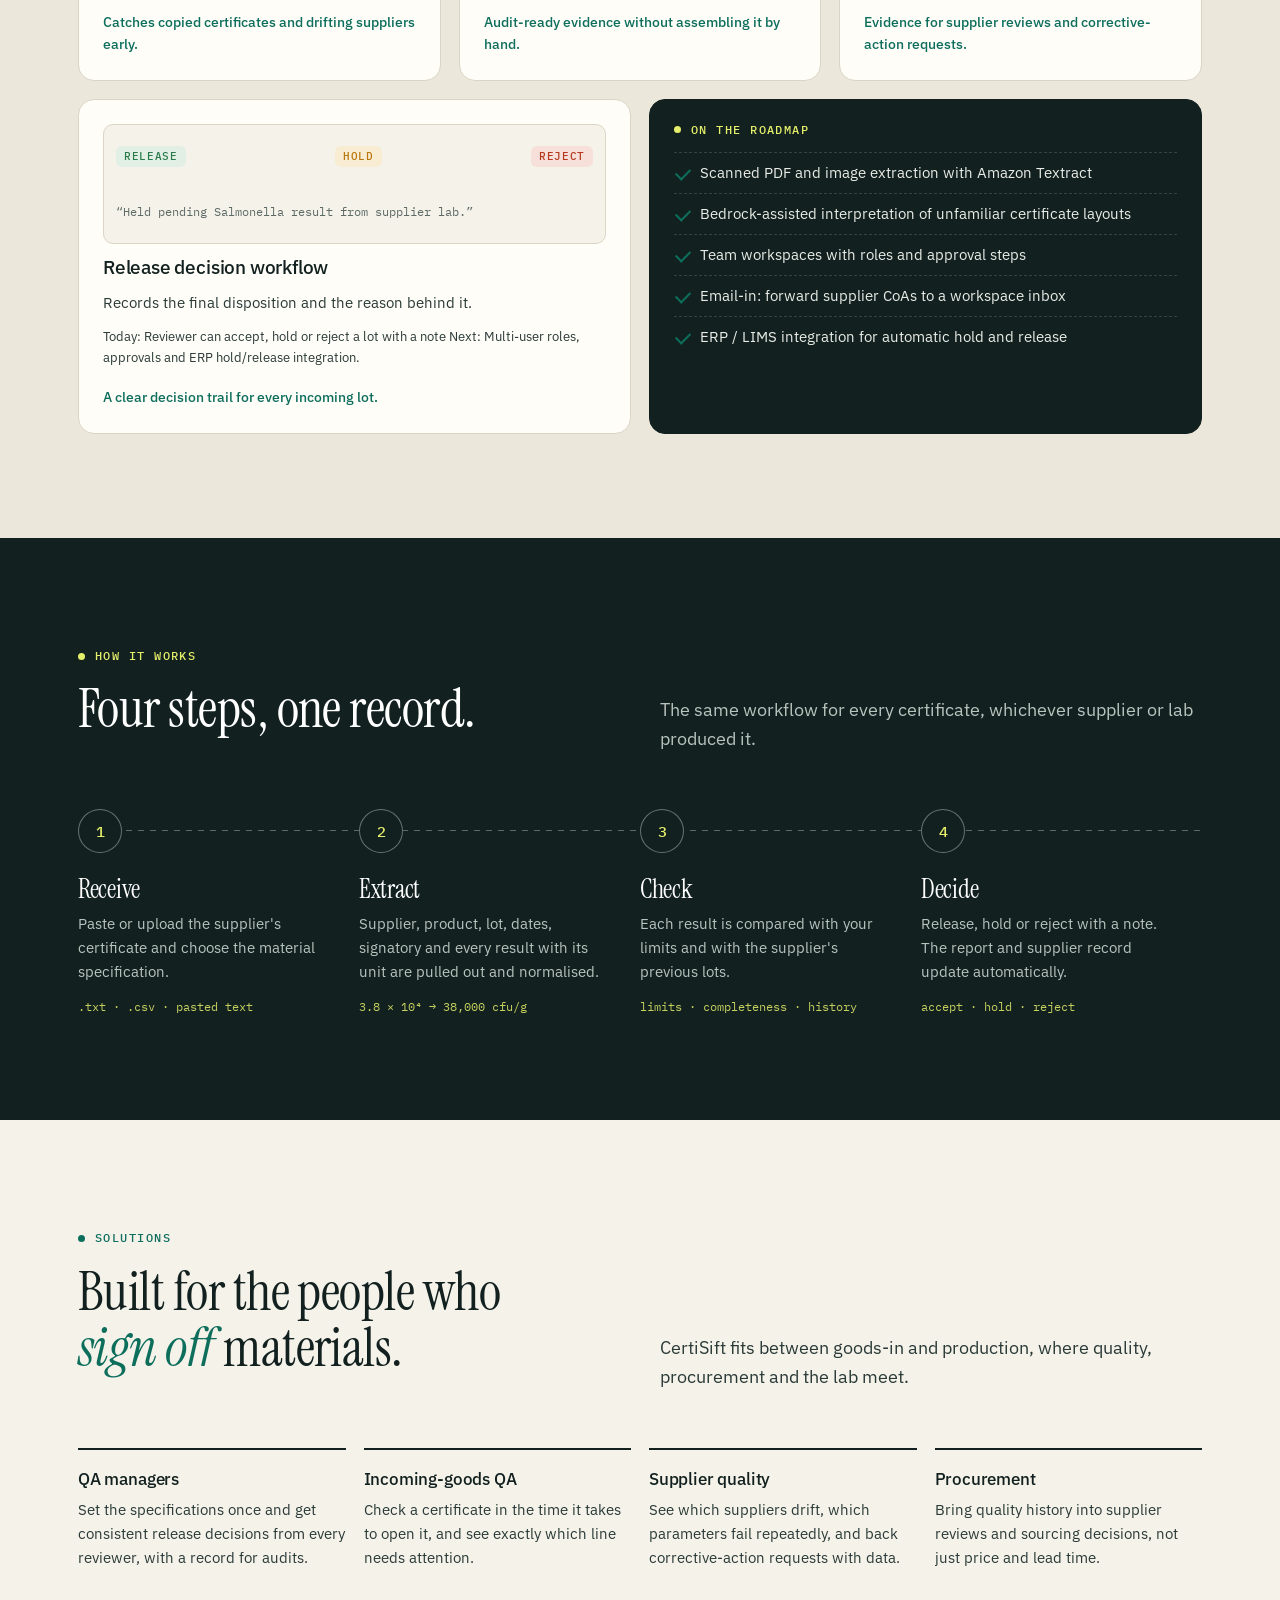
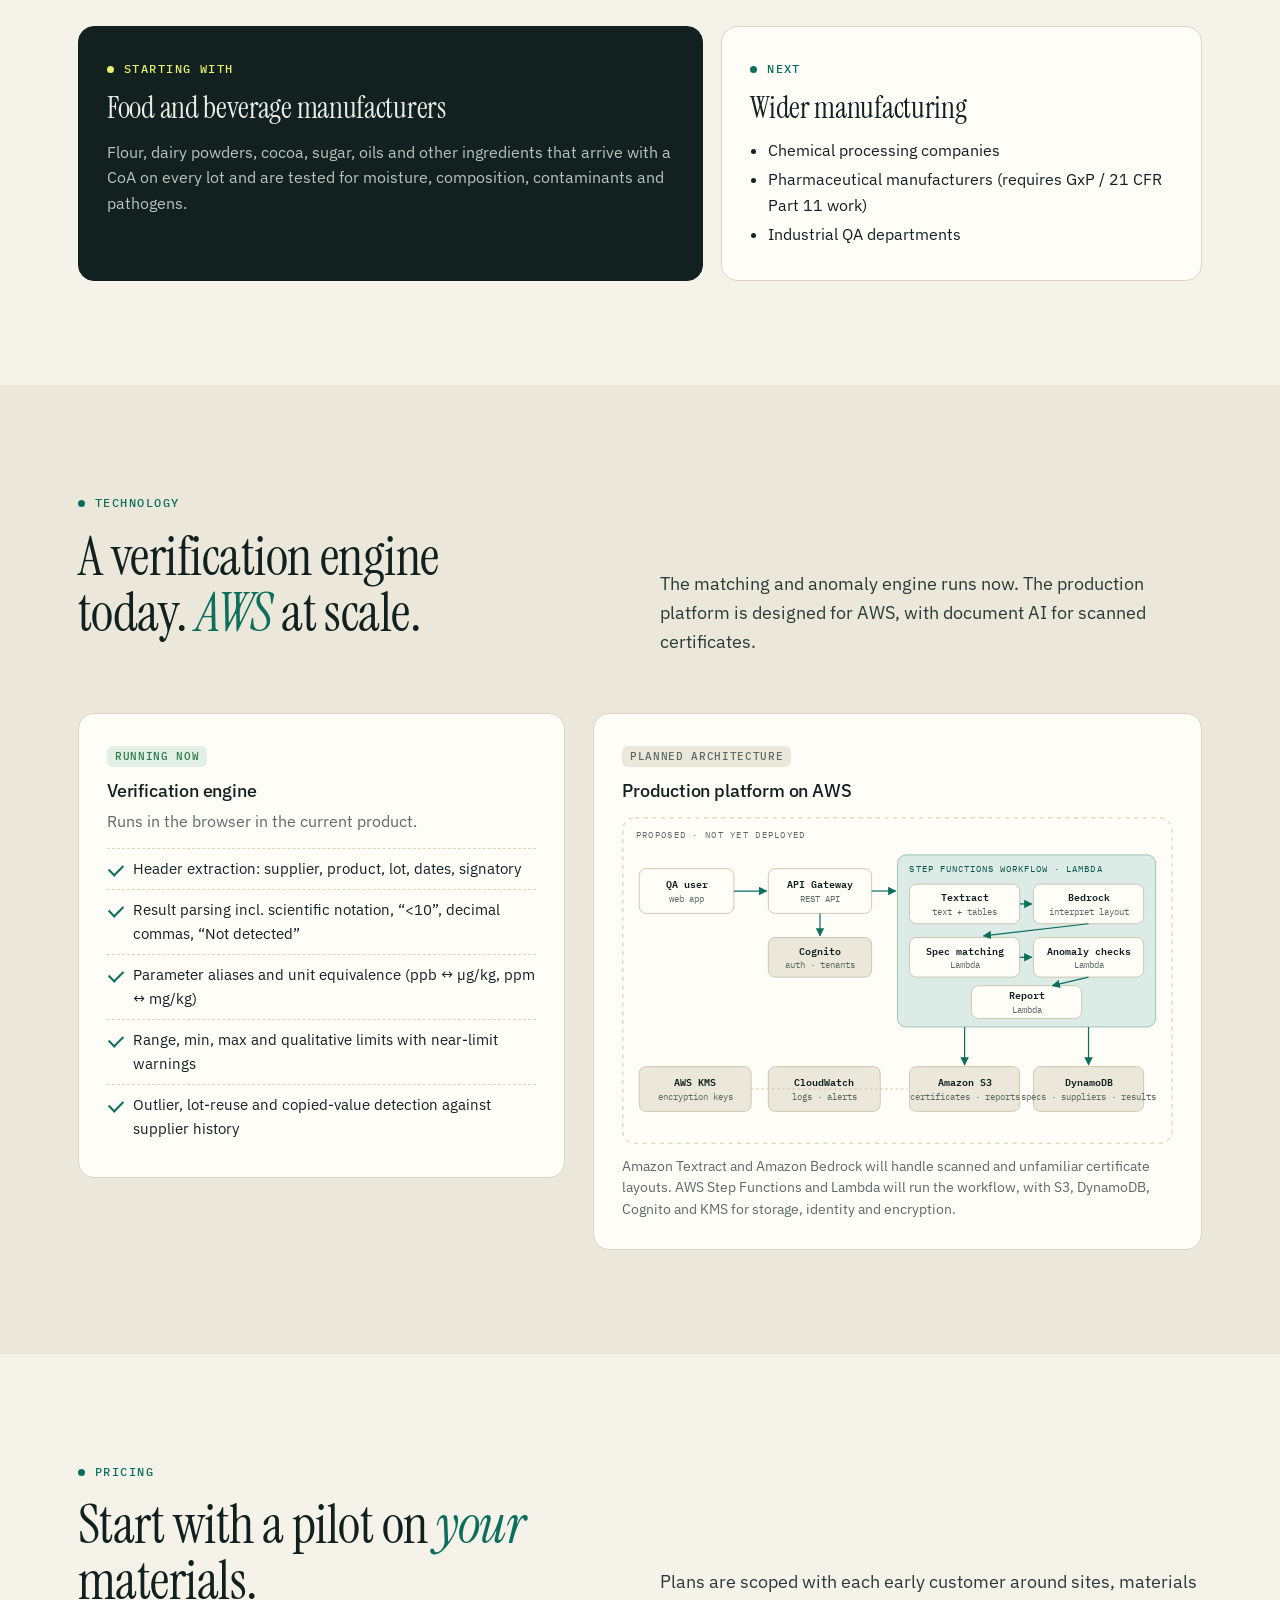
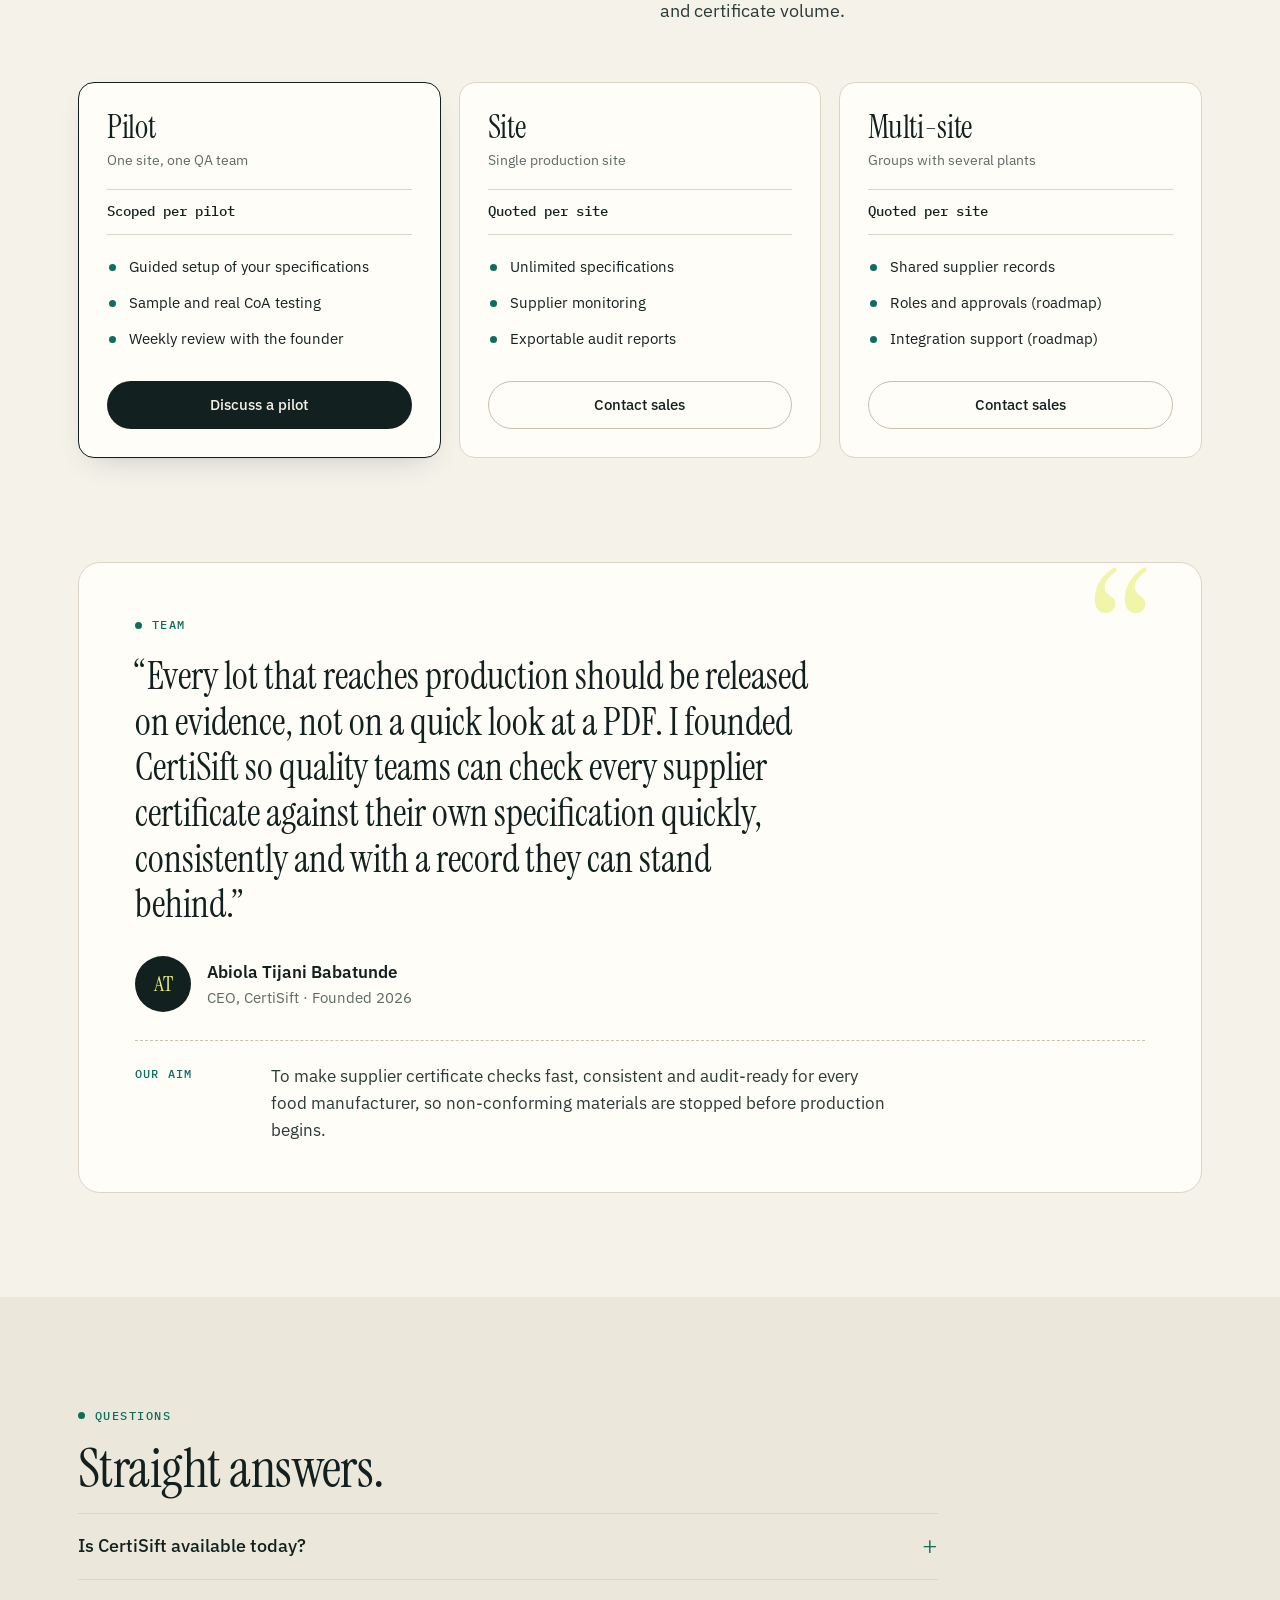
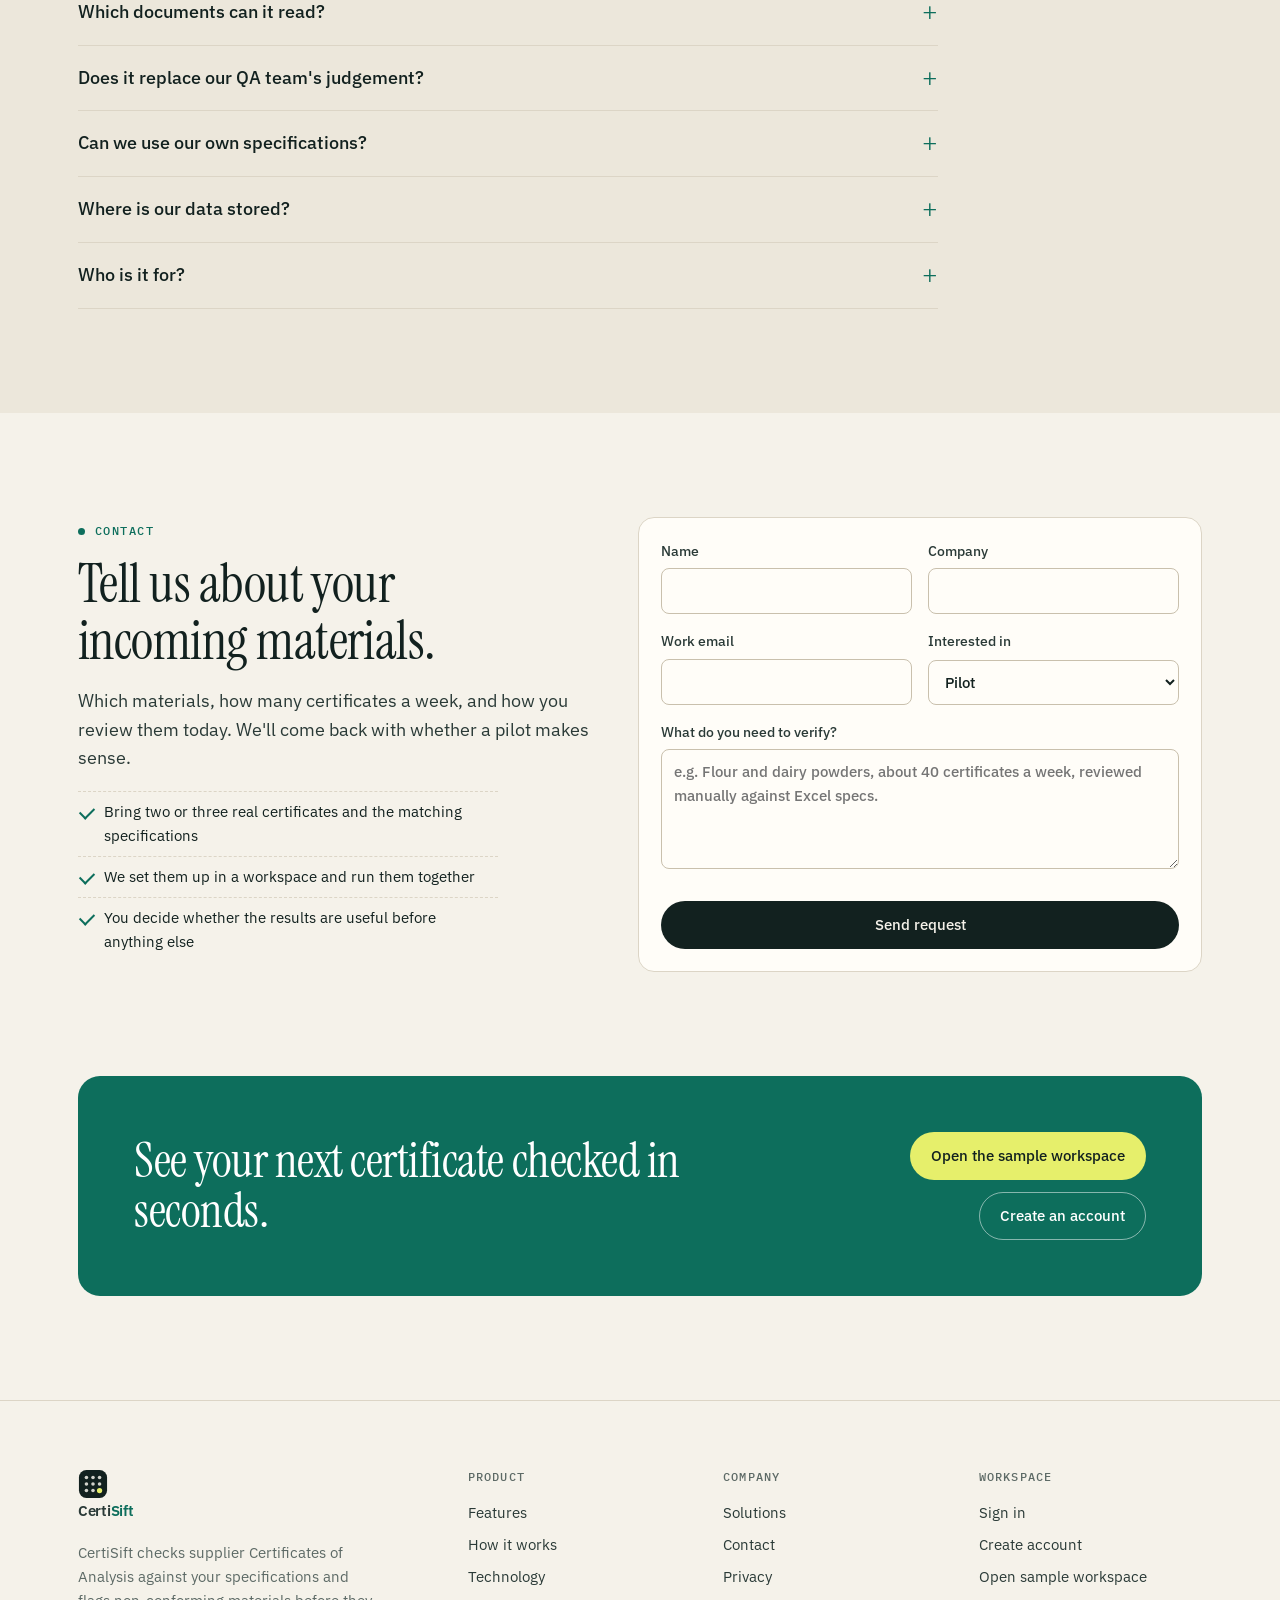
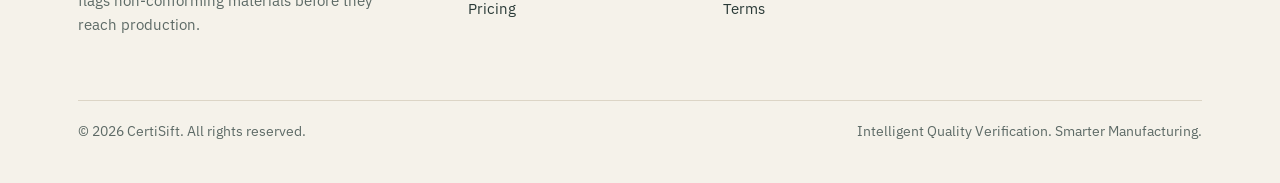
==== commit 36fc26d1: "Remove AWS Activate application page from public site Co-Authored-By: Claude Opus 5.5 <noreply@anthr" ====
--- a/index.html
+++ b/index.html
@@ -27,7 +27,6 @@
   <script src="src/ui.js"></script>
   <script src="src/site.js"></script>
   <script src="src/app.js"></script>
-  <script src="src/center.js"></script>
   <script src="src/main.js"></script>
 </body>
 </html>
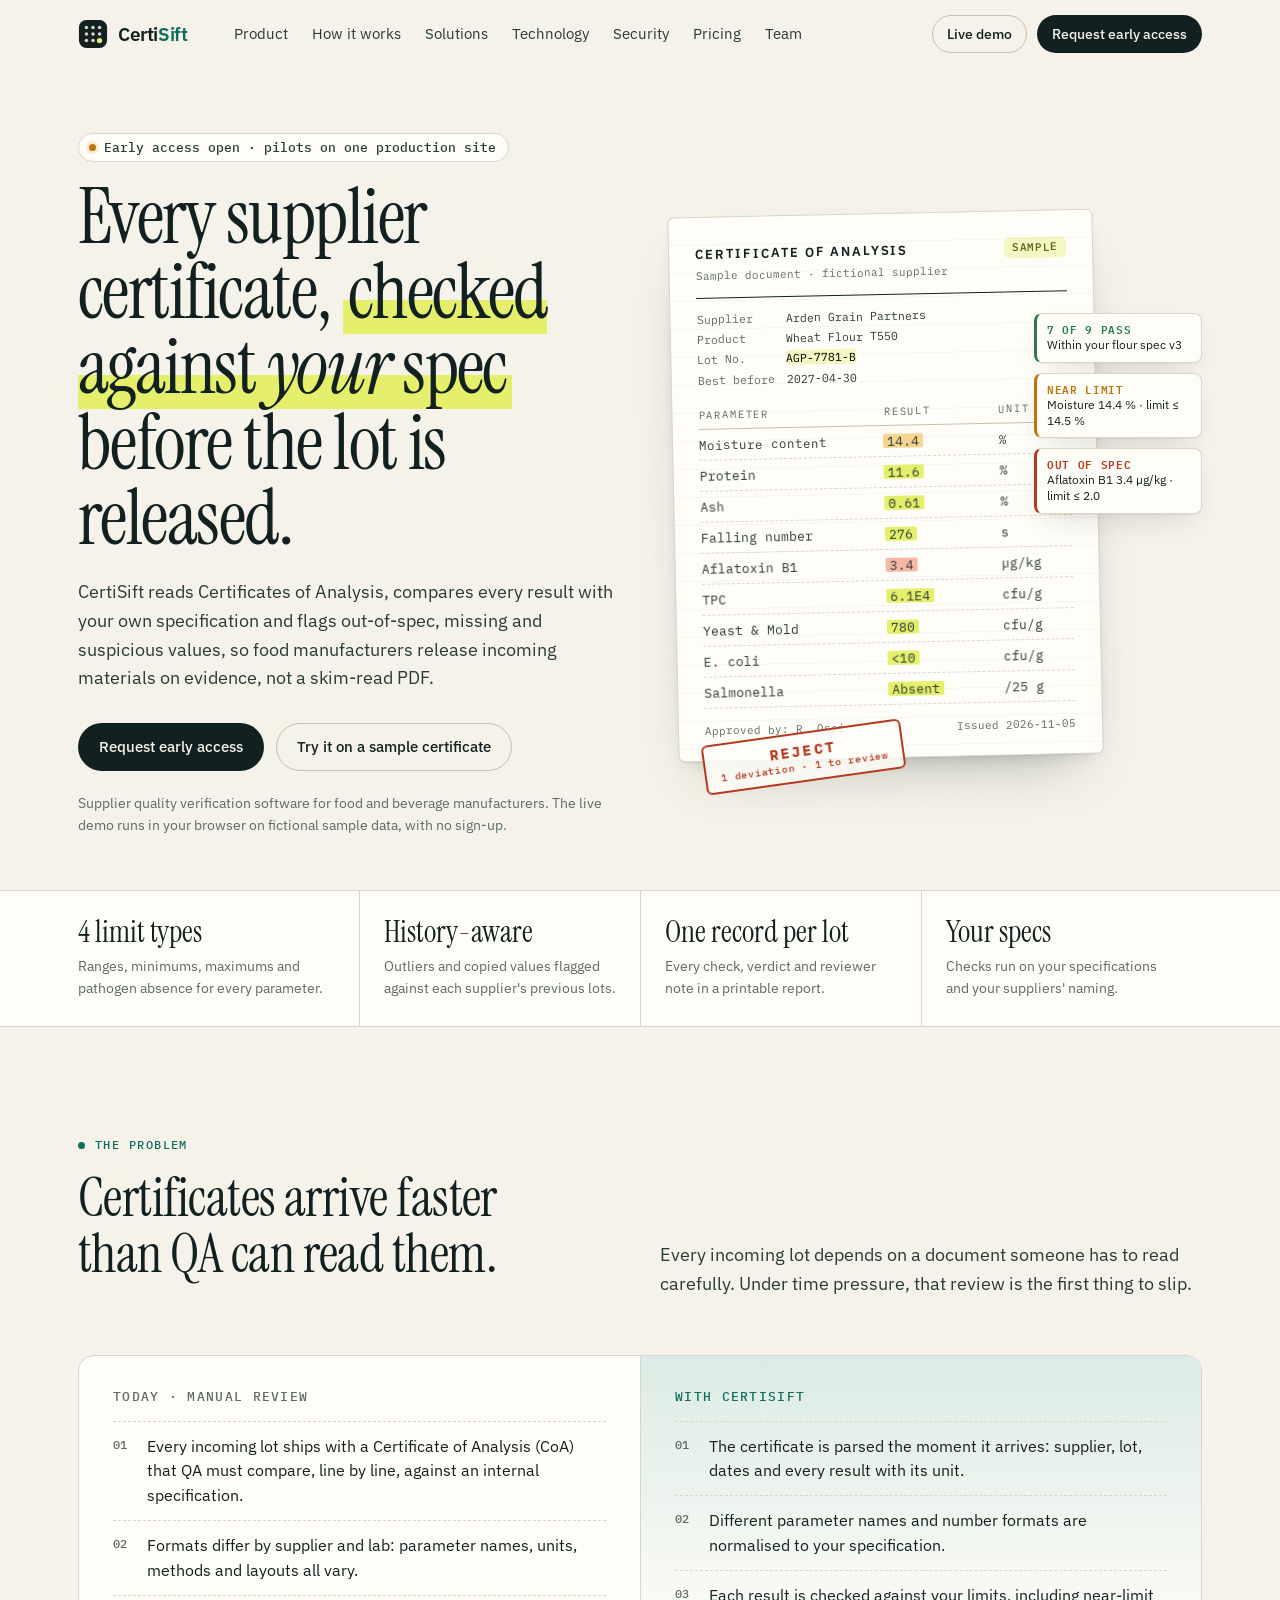
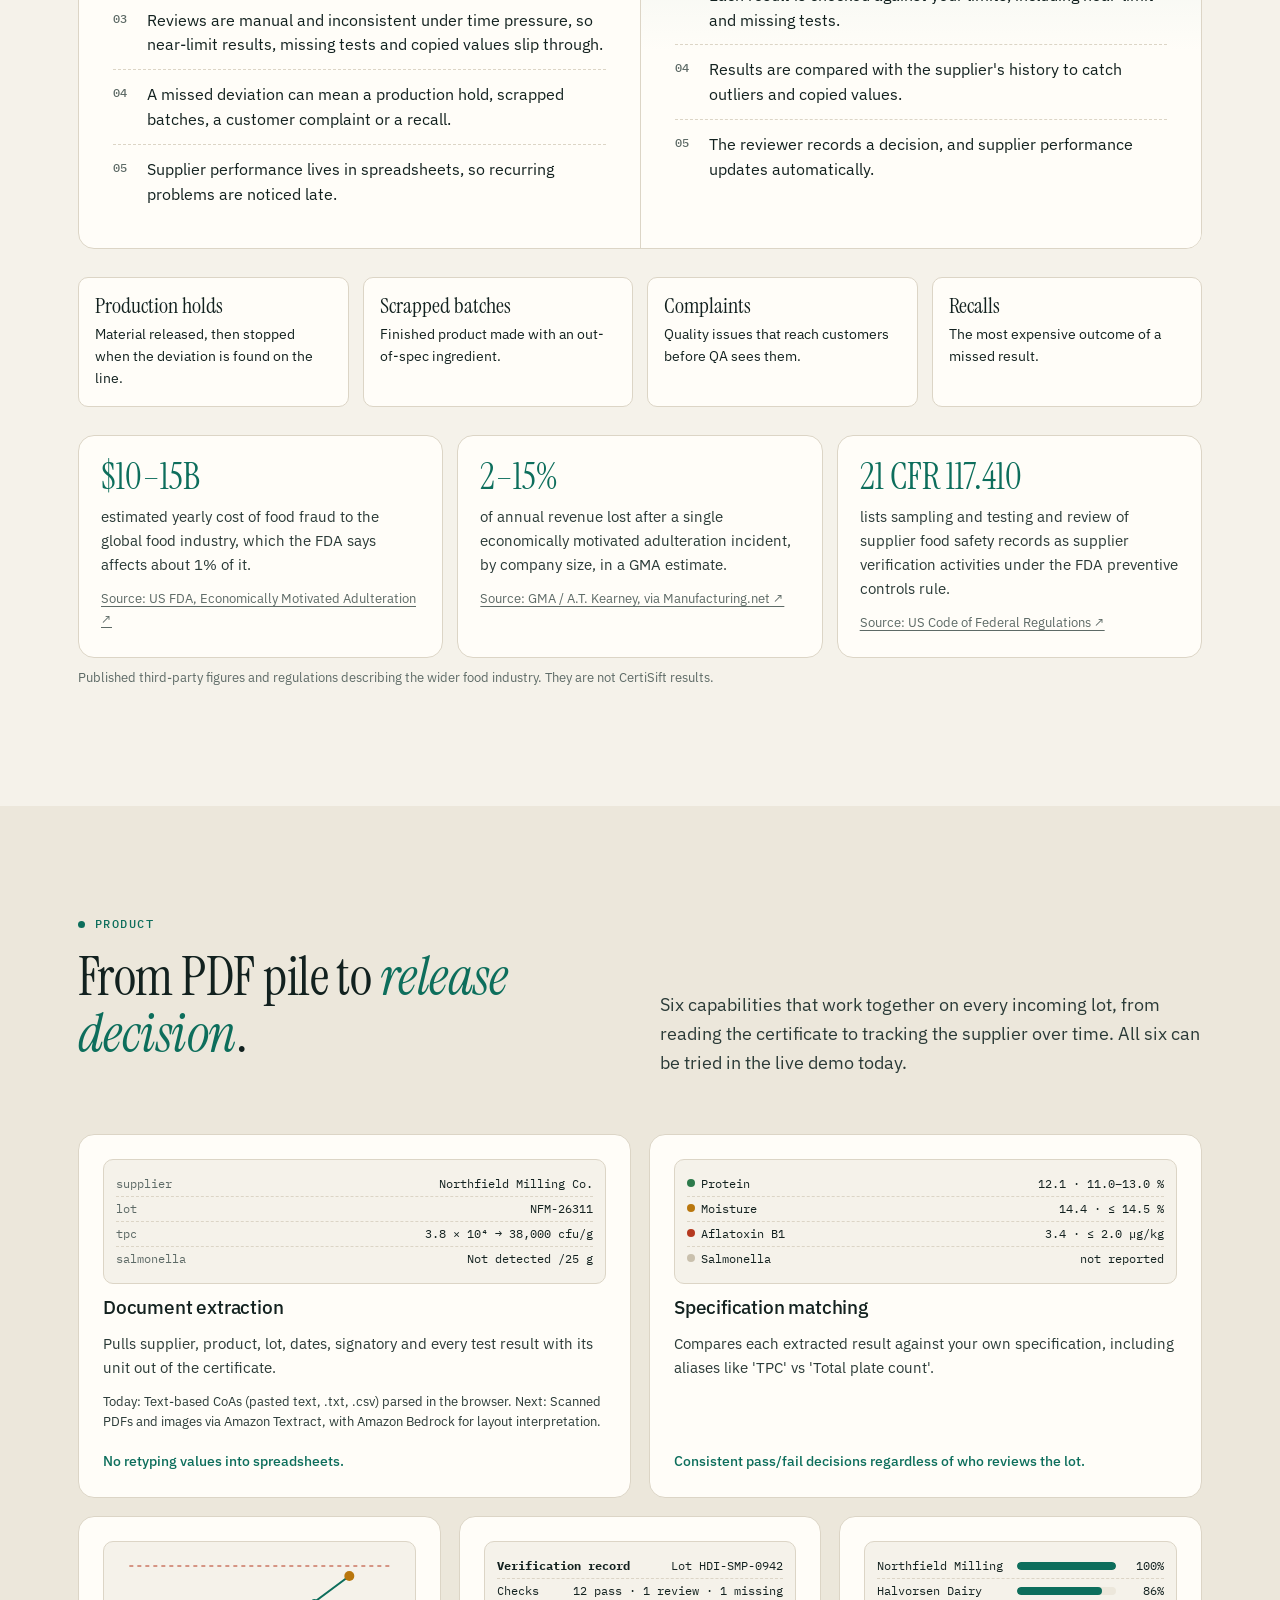
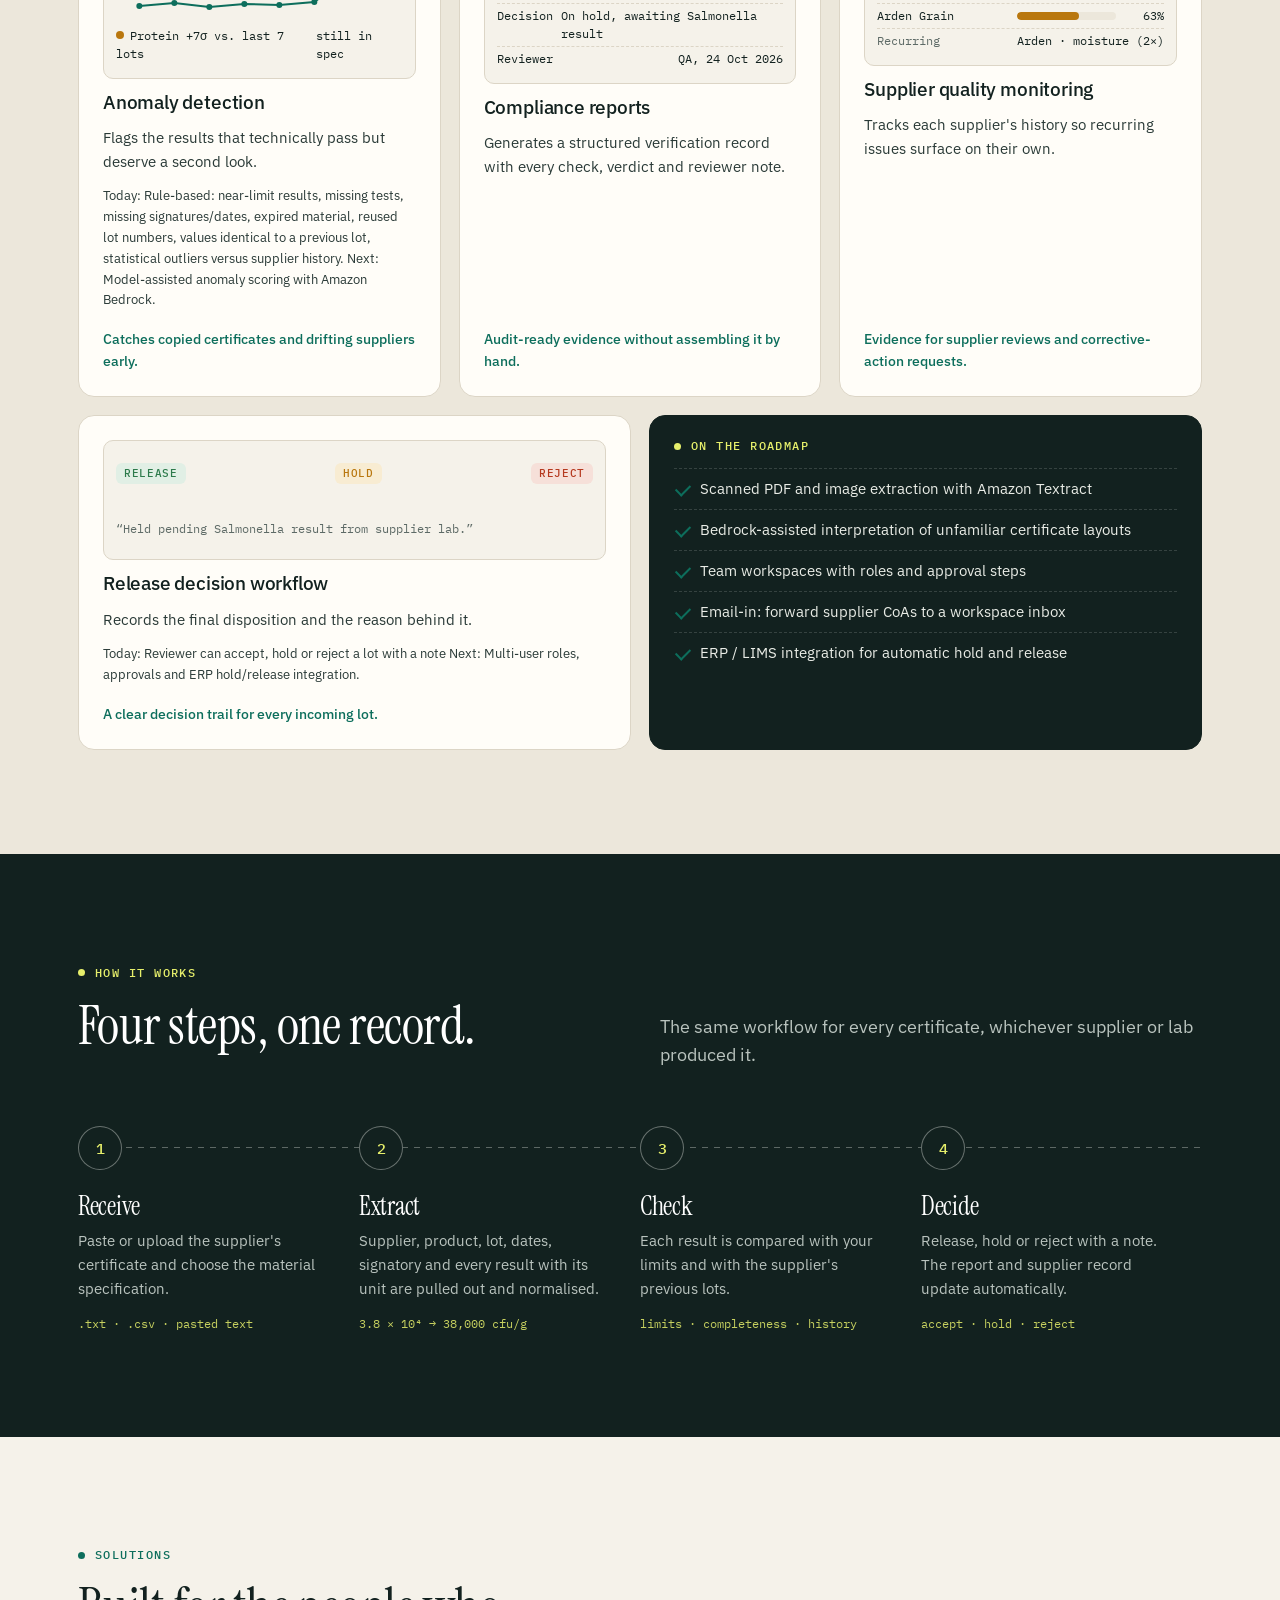
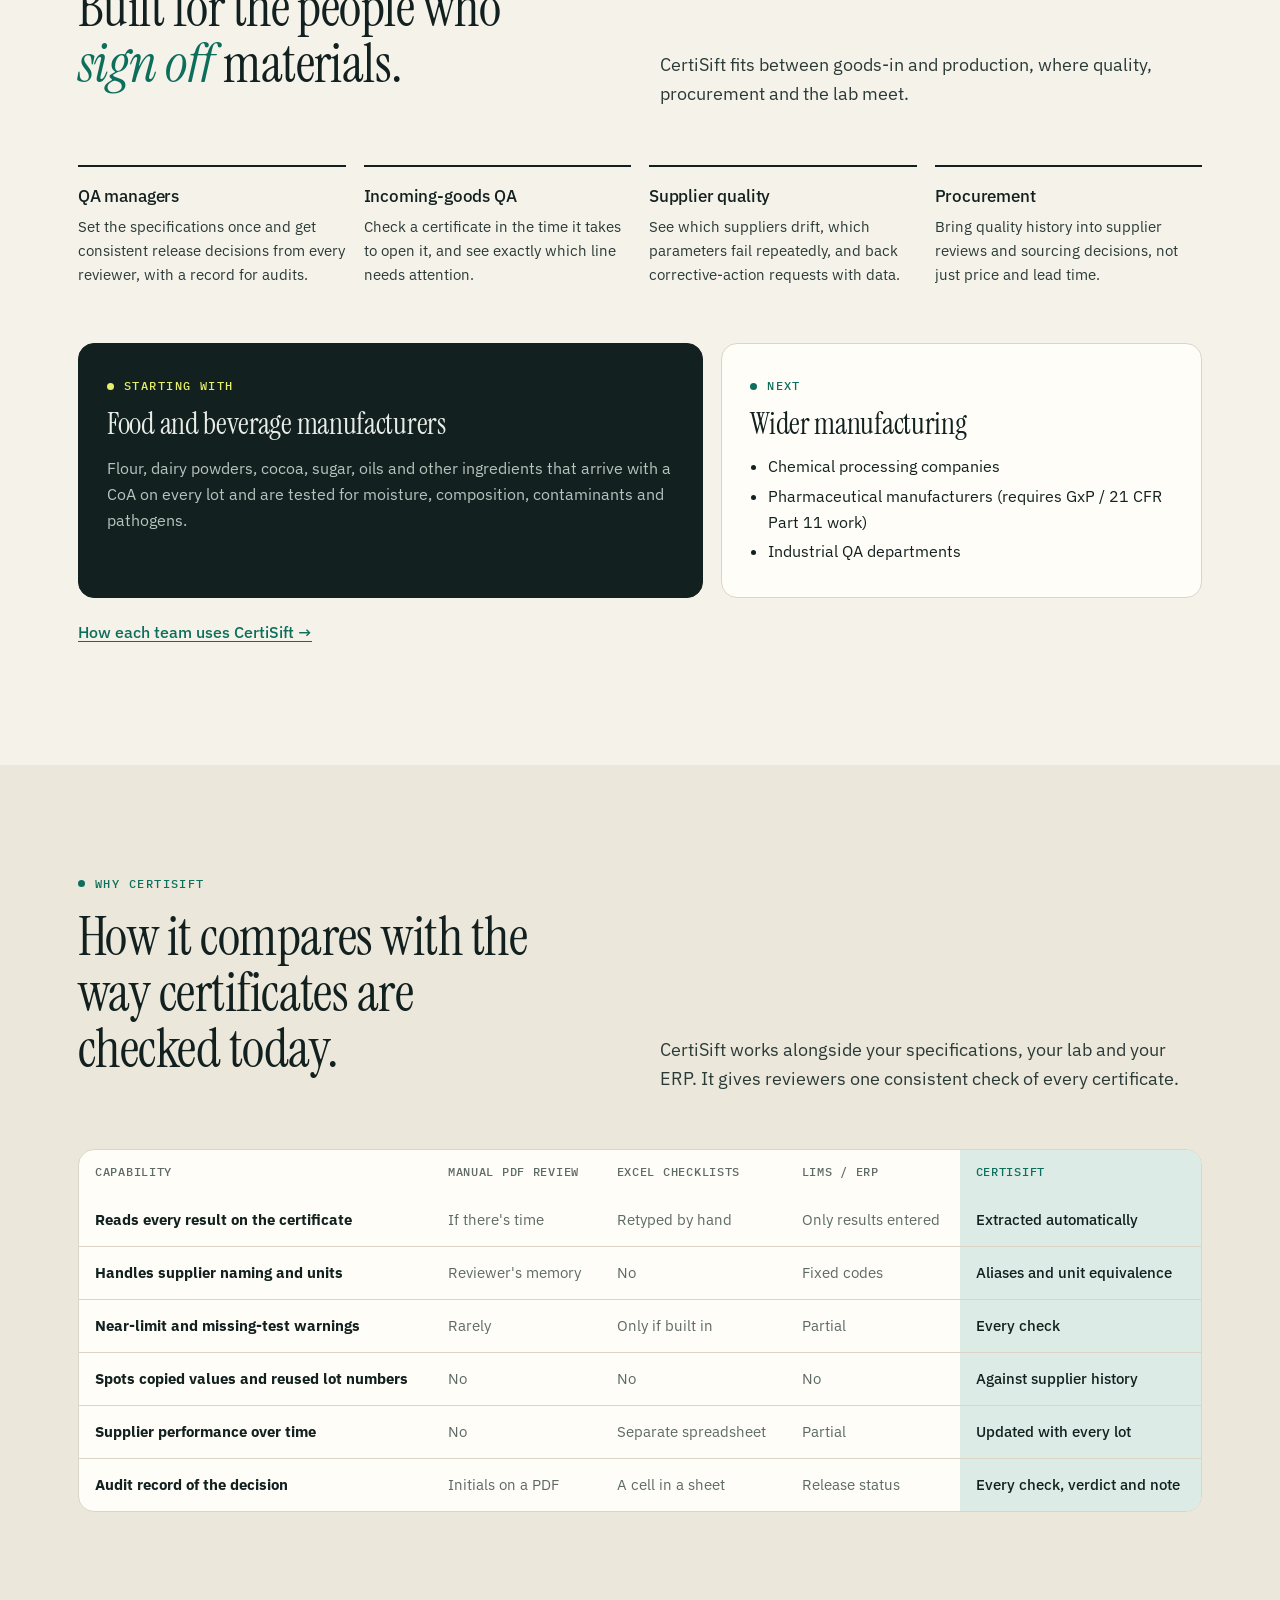
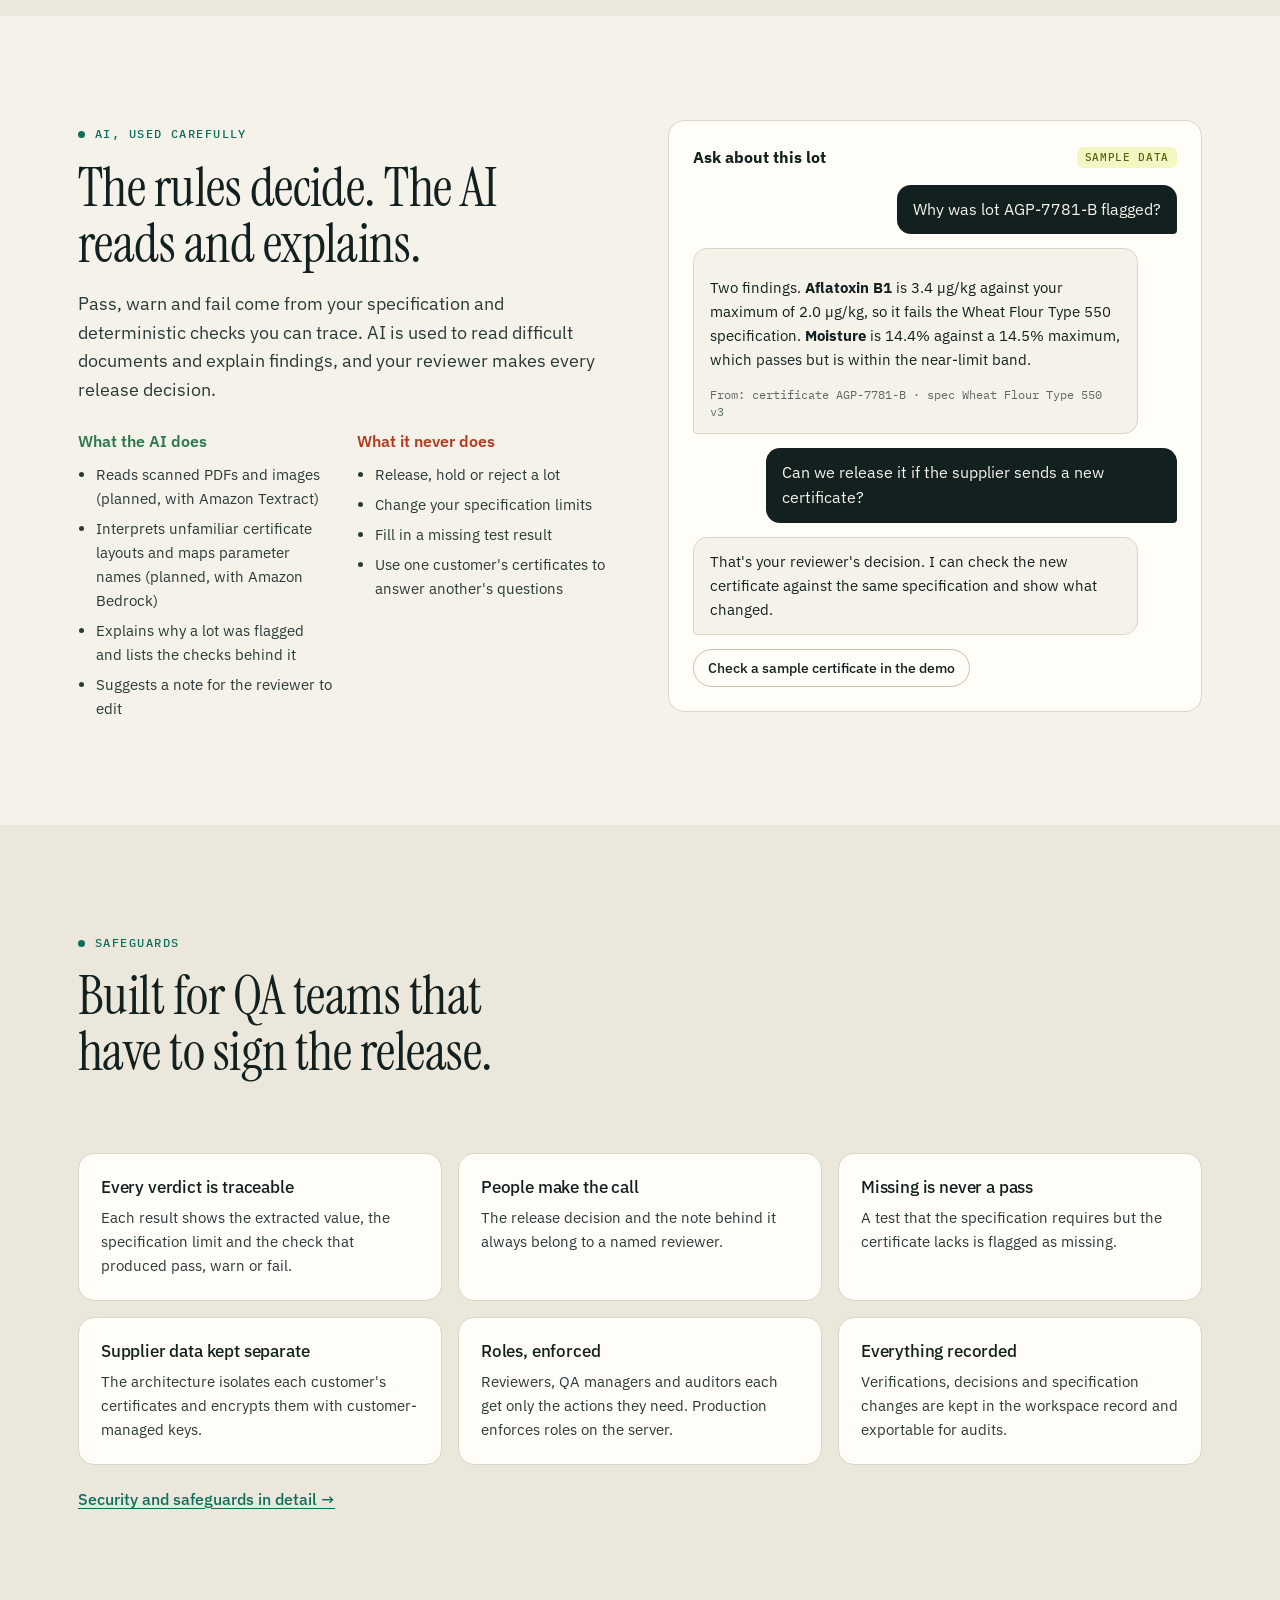
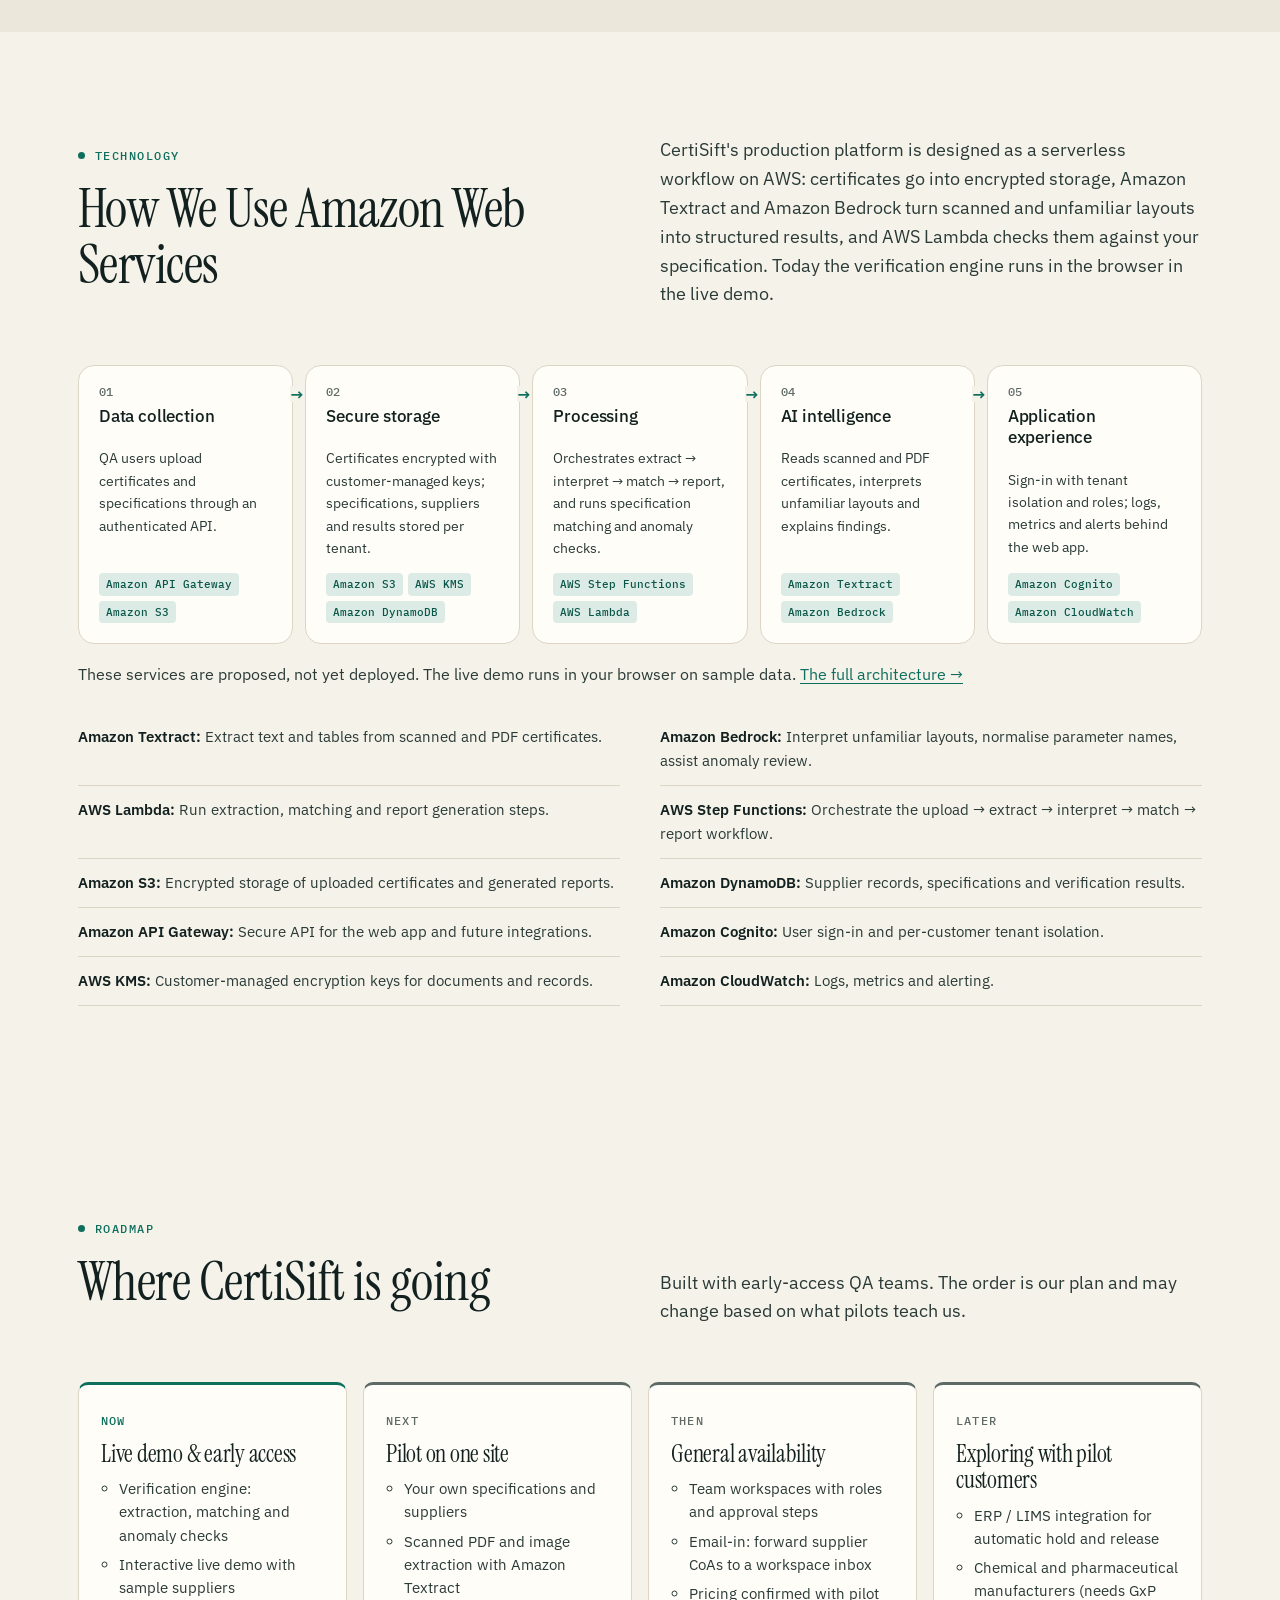
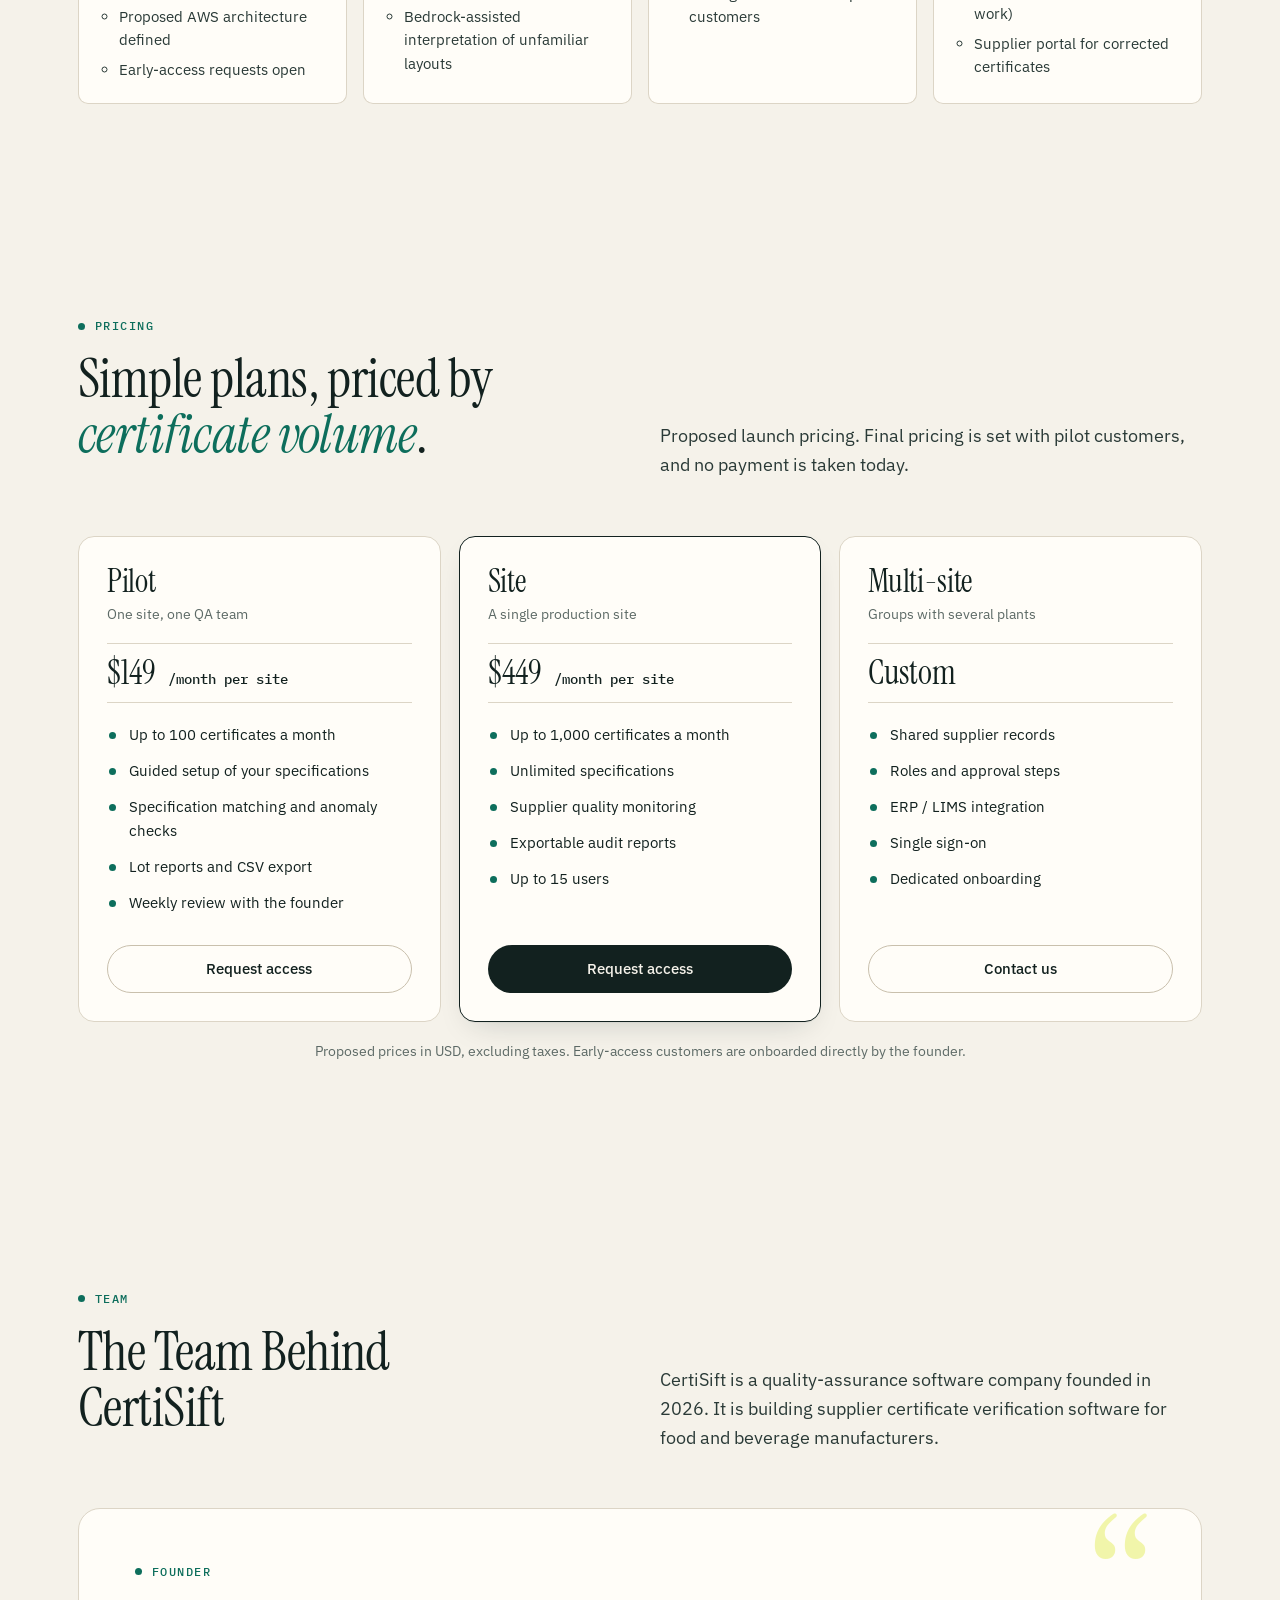
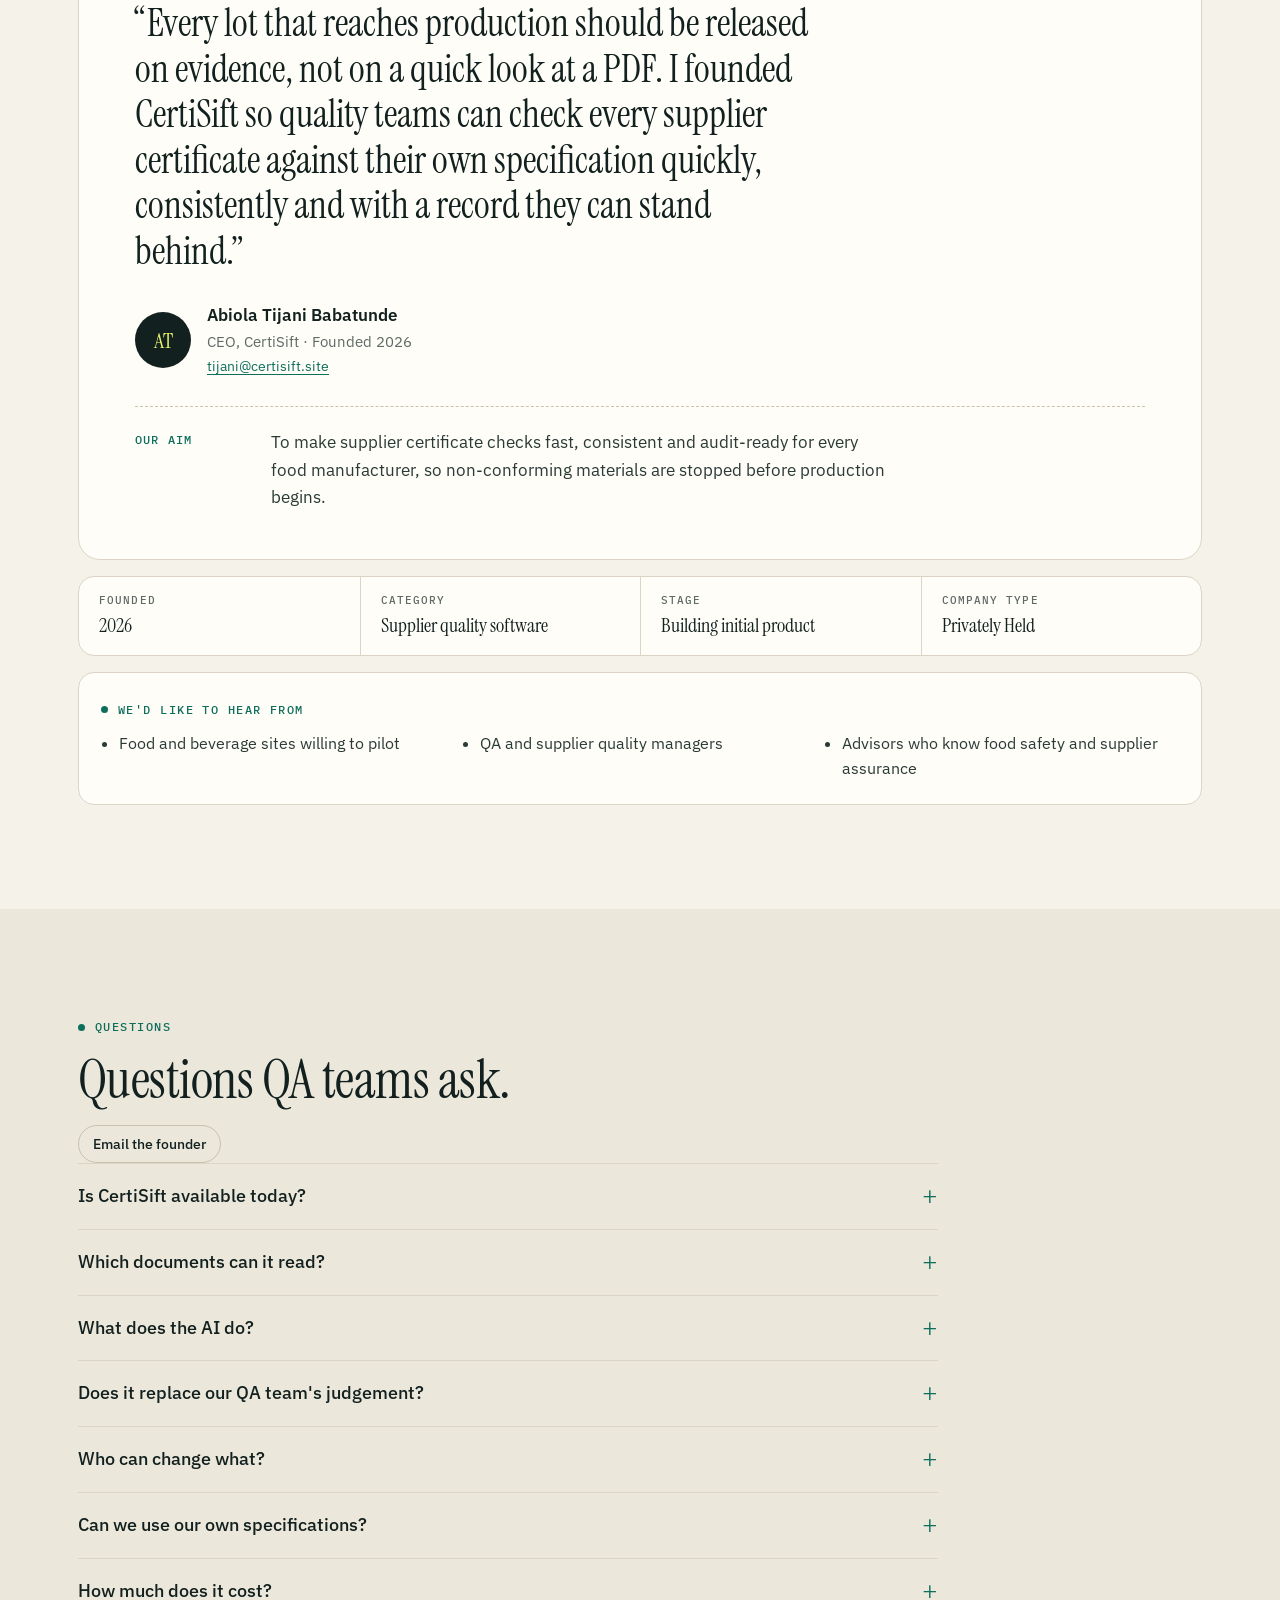
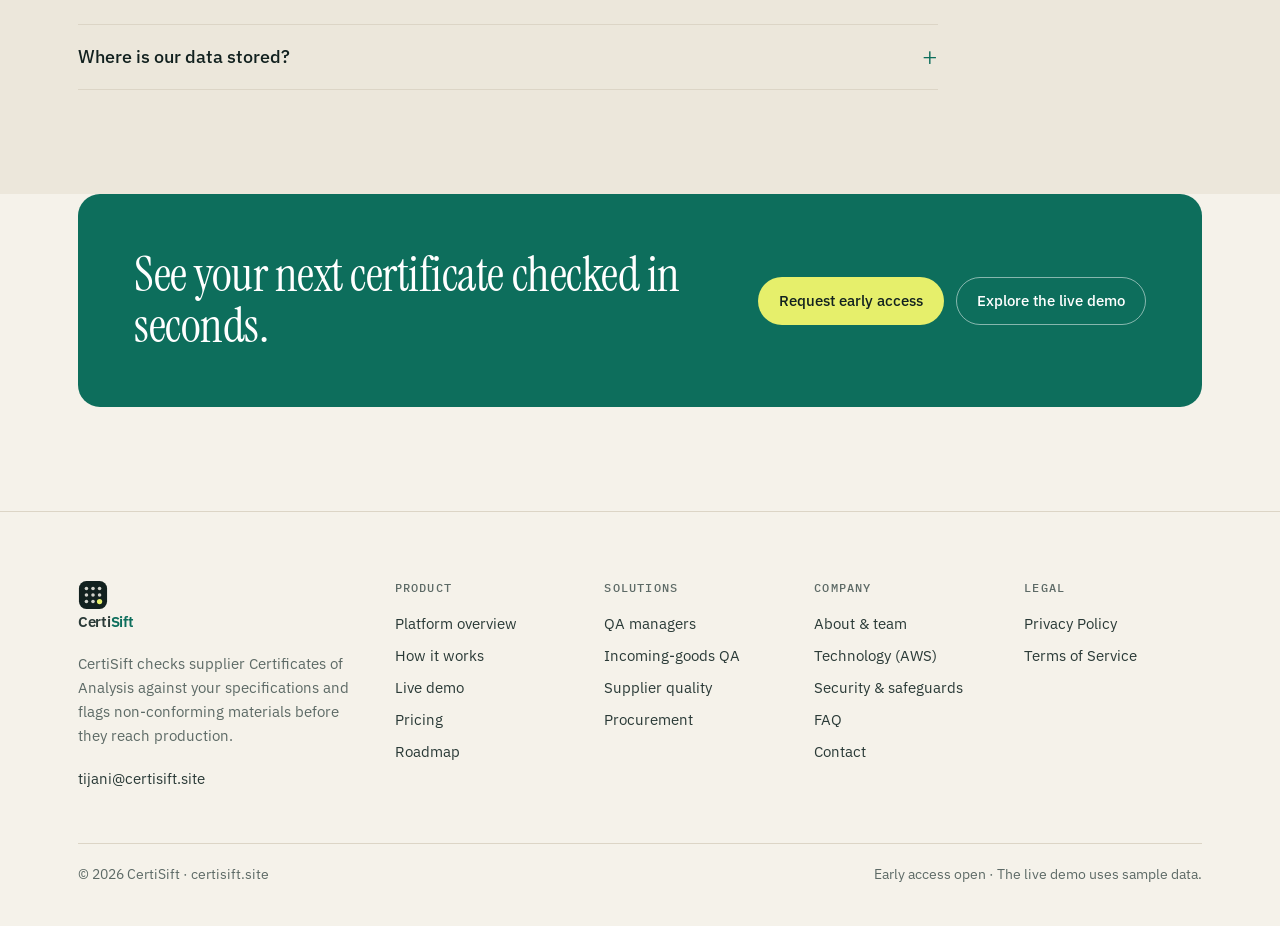
==== commit 86f3a174: "Split site into separate static pages with an account-free live demo - Generate home, product, how-i" ====
--- a/index.html
+++ b/index.html
@@ -5,28 +5,338 @@
   <meta name="viewport" content="width=device-width, initial-scale=1">
   <title>CertiSift | Supplier CoA verification for food manufacturers</title>
   <meta name="description" content="CertiSift checks supplier Certificates of Analysis against your specifications and flags non-conforming materials before they reach production.">
+  <link rel="canonical" href="https://www.certisift.site/">
   <meta name="theme-color" content="#12211f">
   <meta property="og:type" content="website">
   <meta property="og:site_name" content="CertiSift">
   <meta property="og:title" content="CertiSift | Supplier CoA verification for food manufacturers">
   <meta property="og:description" content="CertiSift checks supplier Certificates of Analysis against your specifications and flags non-conforming materials before they reach production.">
+  <meta property="og:url" content="https://www.certisift.site/">
   <meta name="twitter:card" content="summary">
+  <meta name="twitter:title" content="CertiSift | Supplier CoA verification for food manufacturers">
+  <meta name="twitter:description" content="CertiSift checks supplier Certificates of Analysis against your specifications and flags non-conforming materials before they reach production.">
   <link rel="icon" href="assets/favicon.svg" type="image/svg+xml">
   <link rel="preconnect" href="https://fonts.googleapis.com">
   <link rel="preconnect" href="https://fonts.gstatic.com" crossorigin>
   <link href="https://fonts.googleapis.com/css2?family=IBM+Plex+Mono:wght@400;500;600&family=IBM+Plex+Sans:wght@400;500;600&family=Instrument+Serif:ital@0;1&display=swap" rel="stylesheet">
   <link rel="stylesheet" href="src/styles.css">
+  <script type="application/ld+json">{"@context":"https://schema.org","@type":"Organization","name":"CertiSift","url":"https://www.certisift.site","logo":"https://www.certisift.site/assets/favicon.svg","description":"CertiSift is supplier quality verification software for food and beverage manufacturers. QA and incoming-goods teams use it to check every supplier Certificate of Analysis against their own specifications, catch out-of-spec, missing or suspicious results, and keep an auditable record before a material lot is released to production.","slogan":"Intelligent Quality Verification. Smarter Manufacturing.","foundingDate":"2026","founder":[{"@type":"Person","name":"Abiola Tijani Babatunde","jobTitle":"CEO"}],"email":"tijani@certisift.site"}</script>
 </head>
 <body>
   <a href="#main" class="sr-only">Skip to content</a>
-  <div id="root"><noscript><p style="padding:40px;font-family:sans-serif">CertiSift checks supplier Certificates of Analysis against your specifications. Please enable JavaScript to use the site and product.</p></noscript></div>
-  <script src="src/data/business.js"></script>
-  <script src="src/data/samples.js"></script>
-  <script src="src/engine.js"></script>
-  <script src="src/store.js"></script>
-  <script src="src/ui.js"></script>
-  <script src="src/site.js"></script>
-  <script src="src/app.js"></script>
-  <script src="src/main.js"></script>
+
+  <header class="site-header" id="top">
+    <div class="wrap nav">
+      <a class="logo" href="./" aria-label="CertiSift home">
+    <svg viewBox="0 0 32 32" aria-hidden="true">
+      <rect x="1" y="1" width="30" height="30" rx="8" fill="#12211f"/>
+      <circle cx="9" cy="9" r="1.9" fill="#f5f2ea" opacity="0.85"/><circle cx="16" cy="9" r="1.9" fill="#f5f2ea" opacity="0.85"/><circle cx="23" cy="9" r="1.9" fill="#f5f2ea" opacity="0.85"/><circle cx="9" cy="16" r="1.9" fill="#f5f2ea" opacity="0.85"/><circle cx="16" cy="16" r="1.9" fill="#f5f2ea" opacity="0.85"/><circle cx="23" cy="16" r="1.9" fill="#f5f2ea" opacity="0.85"/><circle cx="9" cy="23" r="1.9" fill="#f5f2ea" opacity="0.85"/><circle cx="16" cy="23" r="1.9" fill="#f5f2ea" opacity="0.85"/><circle cx="23" cy="23" r="2.8" fill="#e6ef6b" opacity="1"/>
+    </svg><span>Certi<b>Sift</b></span></a>
+      <nav class="nav-links" aria-label="Main"><a href="product">Product</a><a href="how-it-works">How it works</a><a href="solutions">Solutions</a><a href="technology">Technology</a><a href="security">Security</a><a href="pricing">Pricing</a><a href="about">Team</a></nav>
+      <div class="nav-cta"><a class="btn btn-ghost btn-sm" href="demo">Live demo</a><a class="btn btn-primary btn-sm" href="contact">Request early access</a></div>
+      <button class="nav-toggle" aria-label="Open menu" aria-expanded="false" aria-controls="mobile-menu" data-menu><svg viewBox="0 0 24 24" fill="none" stroke="currentColor" stroke-width="1.7" stroke-linecap="round" stroke-linejoin="round" aria-hidden="true"><path d="M4 7h16M4 12h16M4 17h16"/></svg></button>
+    </div>
+    <div class="mobile-menu" id="mobile-menu"><a href="product">Product</a><a href="how-it-works">How it works</a><a href="solutions">Solutions</a><a href="technology">Technology</a><a href="security">Security</a><a href="pricing">Pricing</a><a href="about">Team</a><div class="btns"><a class="btn btn-ghost btn-sm" href="demo">Live demo</a><a class="btn btn-primary btn-sm" href="contact">Request early access</a></div></div>
+  </header>
+  <main id="main">
+
+    <section class="hero">
+      <div class="wrap hero-grid">
+        <div>
+          <span class="status-chip"><i></i>Early access open · pilots on one production site</span>
+          <h1>Every supplier certificate, <span class="hl">checked against <em>your</em> spec</span> before the lot is released.</h1>
+          <p class="lede">CertiSift reads Certificates of Analysis, compares every result with your own specification and flags out-of-spec, missing and suspicious values, so food manufacturers release incoming materials on evidence, not a skim-read PDF.</p>
+          <div class="hero-ctas"><a class="btn btn-primary" href="contact">Request early access</a><a class="btn btn-ghost" href="demo#/try">Try it on a sample certificate</a></div>
+          <p class="hero-note">Supplier quality verification software for food and beverage manufacturers. The live demo runs in your browser on fictional sample data, with no sign-up.</p>
+        </div>
+        
+    <div class="cert-stage" aria-label="Illustration: a sample Certificate of Analysis being checked against a specification">
+      <div class="cert">
+        <div class="scanline"></div>
+        <div class="cert-head"><div><strong>CERTIFICATE OF ANALYSIS</strong><div style="margin-top:4px;font-size:11px" class="muted">Sample document · fictional supplier</div></div><span class="badge sample">Sample</span></div>
+        <div class="cert-meta">
+          <span>Supplier</span><span>Arden Grain Partners</span>
+          <span>Product</span><span>Wheat Flour T550</span>
+          <span>Lot No.</span><span><mark style="background:var(--mark-soft)">AGP-7781-B</mark></span>
+          <span>Best before</span><span>2027-04-30</span>
+        </div>
+        <div class="cert-row th"><span>Parameter</span><span>Result</span><span>Unit</span></div>
+        <div class="cert-row near"><span>Moisture content</span><span class="val"><mark style="--d:0.35s">14.4</mark></span><span>%</span></div><div class="cert-row "><span>Protein</span><span class="val"><mark style="--d:0.53s">11.6</mark></span><span>%</span></div><div class="cert-row "><span>Ash</span><span class="val"><mark style="--d:0.71s">0.61</mark></span><span>%</span></div><div class="cert-row "><span>Falling number</span><span class="val"><mark style="--d:0.89s">276</mark></span><span>s</span></div><div class="cert-row bad"><span>Aflatoxin B1</span><span class="val"><mark style="--d:1.0699999999999998s">3.4</mark></span><span>µg/kg</span></div><div class="cert-row "><span>TPC</span><span class="val"><mark style="--d:1.25s">6.1E4</mark></span><span>cfu/g</span></div><div class="cert-row "><span>Yeast & Mold</span><span class="val"><mark style="--d:1.4300000000000002s">780</mark></span><span>cfu/g</span></div><div class="cert-row "><span>E. coli</span><span class="val"><mark style="--d:1.6099999999999999s"><10</mark></span><span>cfu/g</span></div><div class="cert-row "><span>Salmonella</span><span class="val"><mark style="--d:1.79s">Absent</mark></span><span>/25 g</span></div>
+        <div class="cert-sign"><span>Approved by: R. Osei</span><span>Issued 2026-11-05</span></div>
+      </div>
+      <div class="notes">
+        <div class="note pass" style="--d:1.2s"><b>7 of 9 pass</b>Within your flour spec v3</div>
+        <div class="note hold" style="--d:1.7s"><b>Near limit</b>Moisture 14.4 % · limit ≤ 14.5 %</div>
+        <div class="note fail" style="--d:2.2s"><b>Out of spec</b>Aflatoxin B1 3.4 µg/kg · limit ≤ 2.0</div>
+      </div>
+      <div class="stamp">REJECT<small>1 deviation · 1 to review</small></div>
+    </div>
+      </div>
+    </section>
+    <div class="strip"><div class="wrap strip-grid">
+      <div class="strip-item"><div class="k">4 limit types</div><p>Ranges, minimums, maximums and pathogen absence for every parameter.</p></div>
+      <div class="strip-item"><div class="k">History-aware</div><p>Outliers and copied values flagged against each supplier's previous lots.</p></div>
+      <div class="strip-item"><div class="k">One record per lot</div><p>Every check, verdict and reviewer note in a printable report.</p></div>
+      <div class="strip-item"><div class="k">Your specs</div><p>Checks run on your specifications and your suppliers' naming.</p></div>
+    </div></div>
+    <section class="block" id="problem">
+      <div class="wrap">
+        
+        <div class="sec-head">
+          <div><span class="eyebrow">The problem</span><h2 class="title">Certificates arrive faster than QA can read them.</h2></div>
+          <p class="lede">Every incoming lot depends on a document someone has to read carefully. Under time pressure, that review is the first thing to slip.</p>
+        </div>
+        <div class="ledger">
+          <div><h3>Today · manual review</h3><ol><li>Every incoming lot ships with a Certificate of Analysis (CoA) that QA must compare, line by line, against an internal specification.</li><li>Formats differ by supplier and lab: parameter names, units, methods and layouts all vary.</li><li>Reviews are manual and inconsistent under time pressure, so near-limit results, missing tests and copied values slip through.</li><li>A missed deviation can mean a production hold, scrapped batches, a customer complaint or a recall.</li><li>Supplier performance lives in spreadsheets, so recurring problems are noticed late.</li></ol></div>
+          <div><h3>With CertiSift</h3><ol>
+            <li>The certificate is parsed the moment it arrives: supplier, lot, dates and every result with its unit.</li>
+            <li>Different parameter names and number formats are normalised to your specification.</li>
+            <li>Each result is checked against your limits, including near-limit and missing tests.</li>
+            <li>Results are compared with the supplier's history to catch outliers and copied values.</li>
+            <li>The reviewer records a decision, and supplier performance updates automatically.</li>
+          </ol></div>
+        </div>
+        <div class="consequence">
+          <div><b>Production holds</b>Material released, then stopped when the deviation is found on the line.</div>
+          <div><b>Scrapped batches</b>Finished product made with an out-of-spec ingredient.</div>
+          <div><b>Complaints</b>Quality issues that reach customers before QA sees them.</div>
+          <div><b>Recalls</b>The most expensive outcome of a missed result.</div>
+        </div>
+        <div class="stats"><figure class="stat"><p class="stat-v">$10–15B</p><figcaption>estimated yearly cost of food fraud to the global food industry, which the FDA says affects about 1% of it.</figcaption><a href="https://www.fda.gov/food/compliance-enforcement-food/economically-motivated-adulteration-food-fraud" target="_blank" rel="noopener noreferrer">Source: US FDA, Economically Motivated Adulteration ↗</a></figure><figure class="stat"><p class="stat-v">2–15%</p><figcaption>of annual revenue lost after a single economically motivated adulteration incident, by company size, in a GMA estimate.</figcaption><a href="https://www.manufacturing.net/article/2012/09/economically-motivated-adulteration-your-brand-risk" target="_blank" rel="noopener noreferrer">Source: GMA / A.T. Kearney, via Manufacturing.net ↗</a></figure><figure class="stat"><p class="stat-v">21 CFR 117.410</p><figcaption>lists sampling and testing and review of supplier food safety records as supplier verification activities under the FDA preventive controls rule.</figcaption><a href="https://www.law.cornell.edu/cfr/text/21/117.410" target="_blank" rel="noopener noreferrer">Source: US Code of Federal Regulations ↗</a></figure></div>
+        <p class="stat-note">Published third-party figures and regulations describing the wider food industry. They are not CertiSift results.</p>
+      </div>
+    </section>
+    <section class="block alt" id="product">
+      <div class="wrap">
+        
+        <div class="sec-head">
+          <div><span class="eyebrow">Product</span><h2 class="title">From PDF pile to <em>release decision</em>.</h2></div>
+          <p class="lede">Six capabilities that work together on every incoming lot, from reading the certificate to tracking the supplier over time. All six can be tried in the live demo today.</p>
+        </div>
+        <div class="features">
+          <article class="feature wide">
+      <div class="viz"><div class="viz-row"><span class="muted">supplier</span><span>Northfield Milling Co.</span></div><div class="viz-row"><span class="muted">lot</span><span>NFM-26311</span></div><div class="viz-row"><span class="muted">tpc</span><span>3.8 × 10⁴ → 38,000 cfu/g</span></div><div class="viz-row"><span class="muted">salmonella</span><span>Not detected /25 g</span></div></div>
+      <h3>Document extraction</h3>
+      <p>Pulls supplier, product, lot, dates, signatory and every test result with its unit out of the certificate.</p>
+      <p class="muted" style="font-size:13px">Today: Text-based CoAs (pasted text, .txt, .csv) parsed in the browser. Next: Scanned PDFs and images via Amazon Textract, with Amazon Bedrock for layout interpretation.</p>
+      <div class="benefit">No retyping values into spreadsheets.</div>
+    </article><article class="feature wide">
+      <div class="viz"><div class="viz-row"><span><i class="dot pass"></i>Protein</span><span>12.1 · 11.0–13.0 %</span></div><div class="viz-row"><span><i class="dot warn"></i>Moisture</span><span>14.4 · ≤ 14.5 %</span></div><div class="viz-row"><span><i class="dot fail"></i>Aflatoxin B1</span><span>3.4 · ≤ 2.0 µg/kg</span></div><div class="viz-row"><span><i class="dot missing"></i>Salmonella</span><span>not reported</span></div></div>
+      <h3>Specification matching</h3>
+      <p>Compares each extracted result against your own specification, including aliases like &#39;TPC&#39; vs &#39;Total plate count&#39;.</p>
+      
+      <div class="benefit">Consistent pass/fail decisions regardless of who reviews the lot.</div>
+    </article>
+          <article class="feature ">
+      <div class="viz"><svg viewBox="0 0 260 70" style="width:100%;height:70px"><line x1="0" x2="260" y1="12" y2="12" stroke="#b5391f" stroke-dasharray="4 4"/><polyline points="10,52 45,49 80,53 115,50 150,51 185,48 220,22" fill="none" stroke="#0d6e5c" stroke-width="2"/><circle cx="10" cy="52" r="3" fill="#0d6e5c"/><circle cx="45" cy="49" r="3" fill="#0d6e5c"/><circle cx="80" cy="53" r="3" fill="#0d6e5c"/><circle cx="115" cy="50" r="3" fill="#0d6e5c"/><circle cx="150" cy="51" r="3" fill="#0d6e5c"/><circle cx="185" cy="48" r="3" fill="#0d6e5c"/><circle cx="220" cy="22" r="5" fill="#b9770e"/></svg><div class="viz-row"><span><i class="dot warn"></i>Protein +7σ vs. last 7 lots</span><span>still in spec</span></div></div>
+      <h3>Anomaly detection</h3>
+      <p>Flags the results that technically pass but deserve a second look.</p>
+      <p class="muted" style="font-size:13px">Today: Rule-based: near-limit results, missing tests, missing signatures/dates, expired material, reused lot numbers, values identical to a previous lot, statistical outliers versus supplier history. Next: Model-assisted anomaly scoring with Amazon Bedrock.</p>
+      <div class="benefit">Catches copied certificates and drifting suppliers early.</div>
+    </article><article class="feature ">
+      <div class="viz"><div class="viz-row"><b>Verification record</b><span>Lot HDI-SMP-0942</span></div><div class="viz-row"><span>Checks</span><span>12 pass · 1 review · 1 missing</span></div><div class="viz-row"><span>Decision</span><span>On hold, awaiting Salmonella result</span></div><div class="viz-row"><span>Reviewer</span><span>QA, 24 Oct 2026</span></div></div>
+      <h3>Compliance reports</h3>
+      <p>Generates a structured verification record with every check, verdict and reviewer note.</p>
+      
+      <div class="benefit">Audit-ready evidence without assembling it by hand.</div>
+    </article><article class="feature ">
+      <div class="viz"><div class="viz-row" style="align-items:center"><span style="flex:0 0 46%">Northfield Milling</span><span class="bar" style="flex:1"><i style="width:100%;"></i></span><span style="width:40px;text-align:right">100%</span></div><div class="viz-row" style="align-items:center"><span style="flex:0 0 46%">Halvorsen Dairy</span><span class="bar" style="flex:1"><i style="width:86%;"></i></span><span style="width:40px;text-align:right">86%</span></div><div class="viz-row" style="align-items:center"><span style="flex:0 0 46%">Arden Grain</span><span class="bar" style="flex:1"><i style="width:63%;background:var(--hold)"></i></span><span style="width:40px;text-align:right">63%</span></div><div class="viz-row"><span class="muted">Recurring</span><span>Arden · moisture (2×)</span></div></div>
+      <h3>Supplier quality monitoring</h3>
+      <p>Tracks each supplier&#39;s history so recurring issues surface on their own.</p>
+      
+      <div class="benefit">Evidence for supplier reviews and corrective-action requests.</div>
+    </article>
+        </div>
+        <div style="margin-top:18px" class="features"><article class="feature wide">
+      <div class="viz" style="display:flex;gap:8px;align-items:center;justify-content:space-between;flex-wrap:wrap"><span class="badge pass">Release</span><span class="badge hold">Hold</span><span class="badge reject">Reject</span><div style="flex-basis:100%;margin-top:8px" class="muted">“Held pending Salmonella result from supplier lab.”</div></div>
+      <h3>Release decision workflow</h3>
+      <p>Records the final disposition and the reason behind it.</p>
+      <p class="muted" style="font-size:13px">Today: Reviewer can accept, hold or reject a lot with a note Next: Multi-user roles, approvals and ERP hold/release integration.</p>
+      <div class="benefit">A clear decision trail for every incoming lot.</div>
+    </article>
+          <article class="feature wide" style="background:var(--ink);color:#e9ece6;border-color:var(--ink)">
+            <span class="eyebrow" style="color:var(--mark)">On the roadmap</span>
+            <ul class="check-list" style="margin-top:4px"><li style="border-color:rgba(255,255,255,.15)">Scanned PDF and image extraction with Amazon Textract</li><li style="border-color:rgba(255,255,255,.15)">Bedrock-assisted interpretation of unfamiliar certificate layouts</li><li style="border-color:rgba(255,255,255,.15)">Team workspaces with roles and approval steps</li><li style="border-color:rgba(255,255,255,.15)">Email-in: forward supplier CoAs to a workspace inbox</li><li style="border-color:rgba(255,255,255,.15)">ERP / LIMS integration for automatic hold and release</li></ul>
+          </article>
+        </div>
+      </div>
+    </section>
+    <section class="block dark" id="how">
+      <div class="wrap">
+        
+        <div class="sec-head">
+          <div><span class="eyebrow">How it works</span><h2 class="title" style="color:#fff">Four steps, one record.</h2></div>
+          <p class="lede">The same workflow for every certificate, whichever supplier or lab produced it.</p>
+        </div>
+        <div class="flow">
+          <div class="step"><h3>Receive</h3><p>Paste or upload the supplier's certificate and choose the material specification.</p><div class="io">.txt · .csv · pasted text</div></div>
+          <div class="step"><h3>Extract</h3><p>Supplier, product, lot, dates, signatory and every result with its unit are pulled out and normalised.</p><div class="io">3.8 × 10⁴ → 38,000 cfu/g</div></div>
+          <div class="step"><h3>Check</h3><p>Each result is compared with your limits and with the supplier's previous lots.</p><div class="io">limits · completeness · history</div></div>
+          <div class="step"><h3>Decide</h3><p>Release, hold or reject with a note. The report and supplier record update automatically.</p><div class="io">accept · hold · reject</div></div>
+        </div>
+      </div>
+    </section>
+    <section class="block" id="solutions">
+      <div class="wrap">
+        
+        <div class="sec-head">
+          <div><span class="eyebrow">Solutions</span><h2 class="title">Built for the people who <em>sign off</em> materials.</h2></div>
+          <p class="lede">CertiSift fits between goods-in and production, where quality, procurement and the lab meet.</p>
+        </div>
+        <div class="roles"><div class="role" id="qa-managers"><h3>QA managers</h3><p>Set the specifications once and get consistent release decisions from every reviewer, with a record for audits.</p></div><div class="role" id="incoming-goods"><h3>Incoming-goods QA</h3><p>Check a certificate in the time it takes to open it, and see exactly which line needs attention.</p></div><div class="role" id="supplier-quality"><h3>Supplier quality</h3><p>See which suppliers drift, which parameters fail repeatedly, and back corrective-action requests with data.</p></div><div class="role" id="procurement"><h3>Procurement</h3><p>Bring quality history into supplier reviews and sourcing decisions, not just price and lead time.</p></div></div>
+        <div class="industries">
+          <div class="ind primary"><span class="eyebrow" style="color:var(--mark)">Starting with</span><h3>Food and beverage manufacturers</h3><p class="muted">Flour, dairy powders, cocoa, sugar, oils and other ingredients that arrive with a CoA on every lot and are tested for moisture, composition, contaminants and pathogens.</p></div>
+          <div class="ind"><span class="eyebrow">Next</span><h3>Wider manufacturing</h3><ul><li>Chemical processing companies</li><li>Pharmaceutical manufacturers (requires GxP / 21 CFR Part 11 work)</li><li>Industrial QA departments</li></ul></div>
+        </div>
+        <p class="more"><a href="solutions">How each team uses CertiSift →</a></p>
+      </div>
+    </section>
+    <section class="block alt" id="compare">
+      <div class="wrap">
+        
+        <div class="sec-head">
+          <div><span class="eyebrow">Why CertiSift</span><h2 class="title">How it compares with the way certificates are checked today.</h2></div>
+          <p class="lede">CertiSift works alongside your specifications, your lab and your ERP. It gives reviewers one consistent check of every certificate.</p>
+        </div>
+        <div class="cmp"><table>
+          <caption class="sr-only">Comparison of certificate review methods</caption>
+          <thead><tr><th scope="col">Capability</th><th scope="col">Manual PDF review</th><th scope="col">Excel checklists</th><th scope="col">LIMS / ERP</th><th scope="col" class="us">CertiSift</th></tr></thead>
+          <tbody><tr><th scope="row">Reads every result on the certificate</th><td>If there's time</td><td>Retyped by hand</td><td>Only results entered</td><td class="us">Extracted automatically</td></tr><tr><th scope="row">Handles supplier naming and units</th><td>Reviewer's memory</td><td>No</td><td>Fixed codes</td><td class="us">Aliases and unit equivalence</td></tr><tr><th scope="row">Near-limit and missing-test warnings</th><td>Rarely</td><td>Only if built in</td><td>Partial</td><td class="us">Every check</td></tr><tr><th scope="row">Spots copied values and reused lot numbers</th><td>No</td><td>No</td><td>No</td><td class="us">Against supplier history</td></tr><tr><th scope="row">Supplier performance over time</th><td>No</td><td>Separate spreadsheet</td><td>Partial</td><td class="us">Updated with every lot</td></tr><tr><th scope="row">Audit record of the decision</th><td>Initials on a PDF</td><td>A cell in a sheet</td><td>Release status</td><td class="us">Every check, verdict and note</td></tr></tbody>
+        </table></div>
+      </div>
+    </section>
+    <section class="block" id="ai">
+      <div class="wrap ai-grid">
+        <div>
+          <span class="eyebrow">AI, used carefully</span>
+          <h2 class="title">The rules decide. The AI reads and explains.</h2>
+          <p class="lede">Pass, warn and fail come from your specification and deterministic checks you can trace. AI is used to read difficult documents and explain findings, and your reviewer makes every release decision.</p>
+          <div class="ai-lists">
+            <div><p class="ai-k good">What the AI does</p><ul><li>Reads scanned PDFs and images (planned, with Amazon Textract)</li><li>Interprets unfamiliar certificate layouts and maps parameter names (planned, with Amazon Bedrock)</li><li>Explains why a lot was flagged and lists the checks behind it</li><li>Suggests a note for the reviewer to edit</li></ul></div>
+            <div><p class="ai-k bad">What it never does</p><ul><li>Release, hold or reject a lot</li><li>Change your specification limits</li><li>Fill in a missing test result</li><li>Use one customer's certificates to answer another's questions</li></ul></div>
+          </div>
+        </div>
+        <div class="ai-chat card">
+          <div class="ai-head"><b>Ask about this lot</b><span class="badge sample">Sample data</span></div>
+          <p class="ai-q">Why was lot AGP-7781-B flagged?</p>
+          <div class="ai-a"><p>Two findings. <b>Aflatoxin B1</b> is 3.4 µg/kg against your maximum of 2.0 µg/kg, so it fails the Wheat Flour Type 550 specification. <b>Moisture</b> is 14.4% against a 14.5% maximum, which passes but is within the near-limit band.</p><p class="ai-src">From: certificate AGP-7781-B · spec Wheat Flour Type 550 v3</p></div>
+          <p class="ai-q">Can we release it if the supplier sends a new certificate?</p>
+          <div class="ai-a"><p>That's your reviewer's decision. I can check the new certificate against the same specification and show what changed.</p></div>
+          <a class="btn btn-ghost btn-sm" href="demo#/try">Check a sample certificate in the demo</a>
+        </div>
+      </div>
+    </section>
+    <section class="block alt" id="safeguards">
+      <div class="wrap">
+        
+        <div class="sec-head">
+          <div><span class="eyebrow">Safeguards</span><h2 class="title">Built for QA teams that have to sign the release.</h2></div>
+          <span></span>
+        </div>
+        <div class="safe-grid"><div class="safe-item"><h3>Every verdict is traceable</h3><p>Each result shows the extracted value, the specification limit and the check that produced pass, warn or fail.</p></div><div class="safe-item"><h3>People make the call</h3><p>The release decision and the note behind it always belong to a named reviewer.</p></div><div class="safe-item"><h3>Missing is never a pass</h3><p>A test that the specification requires but the certificate lacks is flagged as missing.</p></div><div class="safe-item"><h3>Supplier data kept separate</h3><p>The architecture isolates each customer's certificates and encrypts them with customer-managed keys.</p></div><div class="safe-item"><h3>Roles, enforced</h3><p>Reviewers, QA managers and auditors each get only the actions they need. Production enforces roles on the server.</p></div><div class="safe-item"><h3>Everything recorded</h3><p>Verifications, decisions and specification changes are kept in the workspace record and exportable for audits.</p></div></div>
+        <p class="more"><a href="security">Security and safeguards in detail →</a></p>
+      </div>
+    </section>
+    <section class="block" id="technology">
+      <div class="wrap">
+        
+        <div class="sec-head">
+          <div><span class="eyebrow">Technology</span><h2 class="title">How We Use Amazon Web Services</h2></div>
+          <p class="lede">CertiSift's production platform is designed as a serverless workflow on AWS: certificates go into encrypted storage, Amazon Textract and Amazon Bedrock turn scanned and unfamiliar layouts into structured results, and AWS Lambda checks them against your specification. Today the verification engine runs in the browser in the live demo.</p>
+        </div>
+        <ol class="pipeline"><li class="pipe"><span class="pipe-n">01</span><h3>Data collection</h3><p>QA users upload certificates and specifications through an authenticated API.</p><div class="pipe-svcs"><span>Amazon API Gateway</span><span>Amazon S3</span></div></li><li class="pipe"><span class="pipe-n">02</span><h3>Secure storage</h3><p>Certificates encrypted with customer-managed keys; specifications, suppliers and results stored per tenant.</p><div class="pipe-svcs"><span>Amazon S3</span><span>AWS KMS</span><span>Amazon DynamoDB</span></div></li><li class="pipe"><span class="pipe-n">03</span><h3>Processing</h3><p>Orchestrates extract → interpret → match → report, and runs specification matching and anomaly checks.</p><div class="pipe-svcs"><span>AWS Step Functions</span><span>AWS Lambda</span></div></li><li class="pipe"><span class="pipe-n">04</span><h3>AI intelligence</h3><p>Reads scanned and PDF certificates, interprets unfamiliar layouts and explains findings.</p><div class="pipe-svcs"><span>Amazon Textract</span><span>Amazon Bedrock</span></div></li><li class="pipe"><span class="pipe-n">05</span><h3>Application experience</h3><p>Sign-in with tenant isolation and roles; logs, metrics and alerts behind the web app.</p><div class="pipe-svcs"><span>Amazon Cognito</span><span>Amazon CloudWatch</span></div></li></ol>
+        <p class="pipe-note">These services are proposed, not yet deployed. The live demo runs in your browser on sample data. <a href="technology">The full architecture →</a></p>
+        <ul class="svc-list"><li><b>Amazon Textract:</b> Extract text and tables from scanned and PDF certificates.</li><li><b>Amazon Bedrock:</b> Interpret unfamiliar layouts, normalise parameter names, assist anomaly review.</li><li><b>AWS Lambda:</b> Run extraction, matching and report generation steps.</li><li><b>AWS Step Functions:</b> Orchestrate the upload → extract → interpret → match → report workflow.</li><li><b>Amazon S3:</b> Encrypted storage of uploaded certificates and generated reports.</li><li><b>Amazon DynamoDB:</b> Supplier records, specifications and verification results.</li><li><b>Amazon API Gateway:</b> Secure API for the web app and future integrations.</li><li><b>Amazon Cognito:</b> User sign-in and per-customer tenant isolation.</li><li><b>AWS KMS:</b> Customer-managed encryption keys for documents and records.</li><li><b>Amazon CloudWatch:</b> Logs, metrics and alerting.</li></ul>
+      </div>
+    </section>
+    <section class="block" id="roadmap">
+      <div class="wrap">
+        
+        <div class="sec-head">
+          <div><span class="eyebrow">Roadmap</span><h2 class="title">Where CertiSift is going</h2></div>
+          <p class="lede">Built with early-access QA teams. The order is our plan and may change based on what pilots teach us.</p>
+        </div>
+        <ol class="road"><li class="road-col on"><span class="road-k">Now</span><h3>Live demo & early access</h3><ul><li>Verification engine: extraction, matching and anomaly checks</li><li>Interactive live demo with sample suppliers</li><li>Proposed AWS architecture defined</li><li>Early-access requests open</li></ul></li><li class="road-col"><span class="road-k">Next</span><h3>Pilot on one site</h3><ul><li>Your own specifications and suppliers</li><li>Scanned PDF and image extraction with Amazon Textract</li><li>Bedrock-assisted interpretation of unfamiliar layouts</li></ul></li><li class="road-col"><span class="road-k">Then</span><h3>General availability</h3><ul><li>Team workspaces with roles and approval steps</li><li>Email-in: forward supplier CoAs to a workspace inbox</li><li>Pricing confirmed with pilot customers</li></ul></li><li class="road-col"><span class="road-k">Later</span><h3>Exploring with pilot customers</h3><ul><li>ERP / LIMS integration for automatic hold and release</li><li>Chemical and pharmaceutical manufacturers (needs GxP work)</li><li>Supplier portal for corrected certificates</li></ul></li></ol>
+      </div>
+    </section>
+    <section class="block" id="pricing">
+      <div class="wrap">
+        
+        <div class="sec-head">
+          <div><span class="eyebrow">Pricing</span><h2 class="title">Simple plans, priced by <em>certificate volume</em>.</h2></div>
+          <p class="lede">Proposed launch pricing. Final pricing is set with pilot customers, and no payment is taken today.</p>
+        </div>
+        <div class="plans">
+          <div class="plan ">
+            <h3>Pilot</h3><div class="for">One site, one QA team</div>
+            <div class="price"><b class="price-v">$149</b> /month per site</div>
+            <ul><li>Up to 100 certificates a month</li><li>Guided setup of your specifications</li><li>Specification matching and anomaly checks</li><li>Lot reports and CSV export</li><li>Weekly review with the founder</li></ul>
+            <a class="btn btn-ghost" href="contact?plan=Pilot">Request access</a>
+          </div>
+          <div class="plan featured">
+            <h3>Site</h3><div class="for">A single production site</div>
+            <div class="price"><b class="price-v">$449</b> /month per site</div>
+            <ul><li>Up to 1,000 certificates a month</li><li>Unlimited specifications</li><li>Supplier quality monitoring</li><li>Exportable audit reports</li><li>Up to 15 users</li></ul>
+            <a class="btn btn-primary" href="contact?plan=Site">Request access</a>
+          </div>
+          <div class="plan ">
+            <h3>Multi-site</h3><div class="for">Groups with several plants</div>
+            <div class="price"><b class="price-v">Custom</b></div>
+            <ul><li>Shared supplier records</li><li>Roles and approval steps</li><li>ERP / LIMS integration</li><li>Single sign-on</li><li>Dedicated onboarding</li></ul>
+            <a class="btn btn-ghost" href="contact?plan=Multi-site">Contact us</a>
+          </div>
+        </div>
+        <p class="plan-note">Proposed prices in USD, excluding taxes. Early-access customers are onboarded directly by the founder.</p>
+      </div>
+    </section>
+    <section class="block" id="team">
+      <div class="wrap">
+        
+        <div class="sec-head">
+          <div><span class="eyebrow">Team</span><h2 class="title">The Team Behind CertiSift</h2></div>
+          <p class="lede">CertiSift is a quality-assurance software company founded in 2026. It is building supplier certificate verification software for food and beverage manufacturers.</p>
+        </div>
+        
+        <figure class="founder">
+          <span class="eyebrow">Founder</span>
+          <blockquote>“Every lot that reaches production should be released on evidence, not on a quick look at a PDF. I founded CertiSift so quality teams can check every supplier certificate against their own specification quickly, consistently and with a record they can stand behind.”</blockquote>
+          <figcaption>
+            <div class="mono-badge" aria-hidden="true">AT</div>
+            <div><b>Abiola Tijani Babatunde</b><span>CEO, CertiSift · Founded 2026</span><a href="mailto:tijani@certisift.site">tijani@certisift.site</a></div>
+          </figcaption>
+          <div class="aim"><span>Our aim</span><p>To make supplier certificate checks fast, consistent and audit-ready for every food manufacturer, so non-conforming materials are stopped before production begins.</p></div>
+        </figure>
+        <dl class="facts"><div><dt>Founded</dt><dd>2026</dd></div><div><dt>Category</dt><dd>Supplier quality software</dd></div><div><dt>Stage</dt><dd>Building initial product</dd></div><div><dt>Company type</dt><dd>Privately Held</dd></div></dl>
+        <div class="hear card"><span class="eyebrow">We'd like to hear from</span><ul><li>Food and beverage sites willing to pilot</li><li>QA and supplier quality managers</li><li>Advisors who know food safety and supplier assurance</li></ul></div>
+      </div>
+    </section>
+    <section class="block alt" id="faq">
+      <div class="wrap"><span class="eyebrow">Questions</span><h2 class="title">Questions QA teams ask.</h2><a class="btn btn-ghost btn-sm" href="mailto:tijani@certisift.site">Email the founder</a>
+        <div class="faq"><details><summary>Is CertiSift available today?</summary><p>CertiSift is building its initial product. The live demo runs the verification engine in your browser on text-based certificates and fictional suppliers. Early-access requests are open for pilots with food and beverage QA teams.</p></details><details><summary>Which documents can it read?</summary><p>Today: certificates as plain text or CSV, pasted or uploaded. Scanned PDFs and images will be handled through Amazon Textract in the production platform.</p></details><details><summary>What does the AI do?</summary><p>In the planned platform, Amazon Textract reads scanned certificates and Amazon Bedrock interprets unfamiliar layouts and explains findings. Pass, warn and fail come from deterministic checks against your specification, not from the AI.</p></details><details><summary>Does it replace our QA team's judgement?</summary><p>No. CertiSift does the line-by-line comparison and highlights what needs attention. The release decision, and the note explaining it, stay with your reviewer.</p></details><details><summary>Who can change what?</summary><p>QA managers own specifications, reviewers record release decisions, and auditors get read-only access. In the demo roles are not enforced; in production they are enforced on the server.</p></details><details><summary>Can we use our own specifications?</summary><p>Yes. Specifications are set up per material with ranges, minimums, maximums, pathogen requirements and the parameter names your suppliers use.</p></details><details><summary>How much does it cost?</summary><p>Proposed launch pricing starts at $149 a month for one site. Final pricing is set with pilot customers, and no payment is taken today. See the Pricing page.</p></details><details><summary>Where is our data stored?</summary><p>In the demo, everything stays in your own browser's local storage. The production platform is designed for encrypted storage on AWS, with customer data separated by tenant.</p></details></div>
+      </div>
+    </section>
+    <div class="wrap"><div class="cta-band">
+      <h2>See your next certificate checked in seconds.</h2>
+      <div class="btns"><a class="btn btn-primary" href="contact">Request early access</a><a class="btn btn-ghost" href="demo#/try">Explore the live demo</a></div>
+    </div></div>
+  </main>
+
+  <footer class="site-footer">
+    <div class="wrap">
+      <div class="foot-grid foot-grid-5">
+        <div><a class="logo" href="./" aria-label="CertiSift home">
+    <svg viewBox="0 0 32 32" aria-hidden="true">
+      <rect x="1" y="1" width="30" height="30" rx="8" fill="#12211f"/>
+      <circle cx="9" cy="9" r="1.9" fill="#f5f2ea" opacity="0.85"/><circle cx="16" cy="9" r="1.9" fill="#f5f2ea" opacity="0.85"/><circle cx="23" cy="9" r="1.9" fill="#f5f2ea" opacity="0.85"/><circle cx="9" cy="16" r="1.9" fill="#f5f2ea" opacity="0.85"/><circle cx="16" cy="16" r="1.9" fill="#f5f2ea" opacity="0.85"/><circle cx="23" cy="16" r="1.9" fill="#f5f2ea" opacity="0.85"/><circle cx="9" cy="23" r="1.9" fill="#f5f2ea" opacity="0.85"/><circle cx="16" cy="23" r="1.9" fill="#f5f2ea" opacity="0.85"/><circle cx="23" cy="23" r="2.8" fill="#e6ef6b" opacity="1"/>
+    </svg><span>Certi<b>Sift</b></span></a><p class="muted" style="max-width:34ch;margin-top:14px;font-size:15px">CertiSift checks supplier Certificates of Analysis against your specifications and flags non-conforming materials before they reach production.</p><a href="mailto:tijani@certisift.site">tijani@certisift.site</a></div>
+        <div><h4>Product</h4><a href="product">Platform overview</a><a href="how-it-works">How it works</a><a href="demo">Live demo</a><a href="pricing">Pricing</a><a href="about#roadmap">Roadmap</a></div>
+        <div><h4>Solutions</h4><a href="solutions#qa-managers">QA managers</a><a href="solutions#incoming-goods">Incoming-goods QA</a><a href="solutions#supplier-quality">Supplier quality</a><a href="solutions#procurement">Procurement</a></div>
+        <div><h4>Company</h4><a href="about">About &amp; team</a><a href="technology">Technology (AWS)</a><a href="security">Security &amp; safeguards</a><a href="contact#faq">FAQ</a><a href="contact">Contact</a></div>
+        <div><h4>Legal</h4><a href="privacy">Privacy Policy</a><a href="terms">Terms of Service</a></div>
+      </div>
+      <div class="foot-base"><span>© 2026 CertiSift · certisift.site</span><span>Early access open · The live demo uses sample data.</span></div>
+    </div>
+  </footer>
+  <script src="src/page.js" defer></script>
 </body>
 </html>
--- a/src/styles.css
+++ b/src/styles.css
@@ -397,3 +397,99 @@
   .page { padding: 0; max-width: none; }
   .card { border-color: #bbb; break-inside: avoid; }
 }
+
+/* ---------- Multi-page site (generated by scripts/build-pages.mjs) ---------- */
+.page-intro { padding: 72px 0 56px; border-bottom: 1px solid var(--rule); }
+.page-intro h1 { font: 400 clamp(40px, 5.4vw, 68px)/1.02 var(--serif); margin: 16px 0 18px; max-width: 18ch; }
+.page-intro .hero-ctas { margin-top: 26px; }
+.nav-links a[aria-current="page"] { color: var(--ink); font-weight: 500; }
+.stats { display: grid; grid-template-columns: repeat(3, 1fr); gap: 14px; margin-top: 28px; }
+.stat { margin: 0; background: var(--card); border: 1px solid var(--rule); border-radius: var(--r-lg); padding: 22px; }
+.stat-v { font: 400 36px/1.05 var(--serif); color: var(--teal); margin: 0 0 10px; }
+.stat figcaption { color: var(--ink-2); font-size: 15px; }
+.stat a { display: inline-block; margin-top: 12px; font-size: 13px; color: var(--muted); }
+.stat-note { font-size: 13px; color: var(--muted); margin-top: 10px; }
+.cmp { overflow-x: auto; border: 1px solid var(--rule); border-radius: var(--r-lg); background: var(--card); }
+.cmp table { width: 100%; min-width: 760px; border-collapse: collapse; font-size: 15px; }
+.cmp th, .cmp td { text-align: left; padding: 14px 16px; border-bottom: 1px solid var(--rule); vertical-align: top; }
+.cmp thead th { font: 500 12px/1.3 var(--mono); text-transform: uppercase; letter-spacing: .06em; color: var(--muted); }
+.cmp td { color: var(--muted); }
+.cmp .us { background: var(--teal-soft); color: var(--ink); font-weight: 500; }
+.cmp thead .us { color: var(--teal); }
+.cmp tr:last-child > * { border-bottom: 0; }
+.ai-grid { display: grid; grid-template-columns: 1fr 1fr; gap: 56px; align-items: start; }
+.ai-lists { display: grid; grid-template-columns: 1fr 1fr; gap: 24px; margin-top: 24px; }
+.ai-lists ul { margin: 0; padding-left: 18px; color: var(--ink-2); font-size: 15px; display: grid; gap: 6px; }
+.ai-k { font-weight: 600; margin: 0 0 8px; }
+.ai-k.good { color: var(--pass); } .ai-k.bad { color: var(--fail); }
+.ai-chat { display: grid; gap: 14px; padding: 24px; }
+.ai-head { display: flex; justify-content: space-between; align-items: center; }
+.ai-q { justify-self: end; max-width: 85%; margin: 0; background: var(--ink); color: var(--paper); padding: 12px 16px; border-radius: 14px 14px 4px 14px; }
+.ai-a { max-width: 92%; background: var(--paper); border: 1px solid var(--rule); padding: 12px 16px; border-radius: 14px 14px 14px 4px; font-size: 15px; }
+.ai-a p:last-child { margin: 0; }
+.ai-src { font: 12px/1.4 var(--mono); color: var(--muted); }
+.ai-chat .btn { justify-self: start; }
+.safe-grid { display: grid; grid-template-columns: repeat(3, 1fr); gap: 16px; }
+.safe-item { background: var(--card); border: 1px solid var(--rule); border-radius: var(--r-lg); padding: 22px; }
+.safe-item h3 { font: 500 17px/1.3 var(--sans); margin-bottom: 8px; }
+.safe-item p { margin: 0; color: var(--ink-2); font-size: 15px; }
+.more { margin-top: 22px; font-weight: 500; }
+.pipeline { list-style: none; padding: 0; margin: 0; display: grid; grid-template-columns: repeat(5, 1fr); gap: 12px; }
+.pipe { position: relative; display: flex; flex-direction: column; background: var(--card); border: 1px solid var(--rule); border-radius: var(--r-lg); padding: 20px; }
+.pipe:not(:last-child)::after { content: "→"; position: absolute; right: -12px; top: 20px; color: var(--teal); font-weight: 600; background: var(--paper); line-height: 1; }
+.pipe-n { font: 500 12px/1 var(--mono); color: var(--muted); }
+.pipe h3 { font: 500 17px/1.25 var(--sans); margin: 8px 0 6px; }
+.pipe p { font-size: 14px; color: var(--ink-2); flex: 1; }
+.pipe-svcs { display: flex; flex-wrap: wrap; gap: 5px; }
+.pipe-svcs span { font: 500 11px/1.3 var(--mono); padding: 4px 7px; border-radius: 4px; background: var(--teal-soft); color: var(--teal-2); }
+.pipe-note { margin: 18px 0 26px; color: var(--ink-2); }
+.svc-list { list-style: none; margin: 0; padding: 0; display: grid; grid-template-columns: 1fr 1fr; gap: 0 40px; }
+.svc-list li { padding: 12px 0; border-bottom: 1px solid var(--rule); font-size: 15px; color: var(--ink-2); }
+.svc-list b { color: var(--ink); font-weight: 600; }
+.tech-detail { display: grid; grid-template-columns: 1.2fr 1fr; gap: 40px; margin-top: 40px; align-items: start; }
+.sub-h { font: 400 32px/1.1 var(--serif); margin-bottom: 18px; }
+.dflow { list-style: none; margin: 0; padding: 0; display: grid; gap: 10px; }
+.dflow li { background: var(--card); border: 1px solid var(--rule); border-radius: var(--r); padding: 16px 18px; }
+.dflow p { margin: 6px 0 0; color: var(--ink-2); font-size: 15px; }
+.side-cards { display: grid; gap: 16px; }
+.sec-grid { display: grid; grid-template-columns: 1fr 1fr; gap: 16px; }
+.road { list-style: none; margin: 0; padding: 0; display: grid; grid-template-columns: repeat(4, 1fr); gap: 16px; }
+.road-col { background: var(--card); border: 1px solid var(--rule); border-top: 3px solid var(--muted); border-radius: var(--r); padding: 22px; }
+.road-col.on { border-top-color: var(--teal); }
+.road-k { font: 500 12px/1 var(--mono); letter-spacing: .1em; text-transform: uppercase; color: var(--muted); }
+.road-col.on .road-k { color: var(--teal); }
+.road-col h3 { font: 400 24px/1.1 var(--serif); margin: 8px 0 10px; }
+.road-col ul { margin: 0; padding-left: 18px; color: var(--ink-2); font-size: 14.5px; display: grid; gap: 6px; }
+.price-v { font: 400 34px/1 var(--serif); color: var(--ink); margin-right: 4px; }
+.plan-note { text-align: center; color: var(--muted); font-size: 14px; margin-top: 18px; }
+.facts { display: grid; grid-template-columns: repeat(4, 1fr); margin: 16px 0 0; border: 1px solid var(--rule); border-radius: var(--r-lg); background: var(--card); overflow: hidden; }
+.facts div { padding: 18px 20px; border-left: 1px solid var(--rule); }
+.facts div:first-child { border-left: 0; }
+.facts dt { font: 500 11px/1 var(--mono); letter-spacing: .1em; text-transform: uppercase; color: var(--muted); }
+.facts dd { margin: 8px 0 0; font: 400 20px/1.15 var(--serif); }
+.hear { margin-top: 16px; }
+.hear ul { margin: 10px 0 0; padding-left: 18px; display: grid; grid-template-columns: repeat(3, 1fr); gap: 6px 24px; color: var(--ink-2); }
+.role-use { margin-top: 10px !important; font-size: 14.5px; }
+#contact h1.title { font: 400 clamp(34px, 4.4vw, 54px)/1.04 var(--serif); margin: 14px 0 16px; }
+.next { margin: 6px 0 0; padding-left: 20px; display: grid; gap: 6px; color: var(--ink-2); font-size: 15px; }
+.form .err { display: block; color: var(--fail); font-size: 13px; font-weight: 400; margin-top: 4px; }
+.form .err:empty { display: none; }
+.form .hint { display: block; color: var(--muted); font-size: 13px; font-weight: 400; margin-top: 4px; }
+.form .check { display: flex; gap: 10px; align-items: flex-start; font-size: 15px; color: var(--ink-2); }
+.form .check input { width: auto; margin-top: 4px; accent-color: var(--teal); }
+.form [aria-invalid="true"] { border-color: var(--fail); }
+.form-status:empty { display: none; }
+.hp { position: absolute; left: -9999px; width: 1px; height: 1px; overflow: hidden; }
+.foot-grid-5 { grid-template-columns: 1.6fr repeat(4, 1fr); }
+.demo-banner { background: var(--mark-soft); color: #4a4d10; border-bottom: 1px solid var(--rule); font-size: 13.5px; padding: 8px 20px; }
+.demo-banner a { font-weight: 600; margin-left: 6px; color: #4a4d10; }
+@media (max-width: 1000px) {
+  .pipeline { grid-template-columns: 1fr 1fr; } .pipe::after { display: none; }
+  .road, .facts { grid-template-columns: 1fr 1fr; } .facts div:nth-child(3) { border-left: 0; }
+}
+@media (max-width: 860px) {
+  .stats, .ai-grid, .safe-grid, .tech-detail, .sec-grid, .svc-list { grid-template-columns: 1fr; }
+  .hear ul { grid-template-columns: 1fr; }
+  .foot-grid-5 { grid-template-columns: 1fr 1fr; }
+}
+@media (max-width: 560px) { .pipeline, .road, .ai-lists { grid-template-columns: 1fr; } }
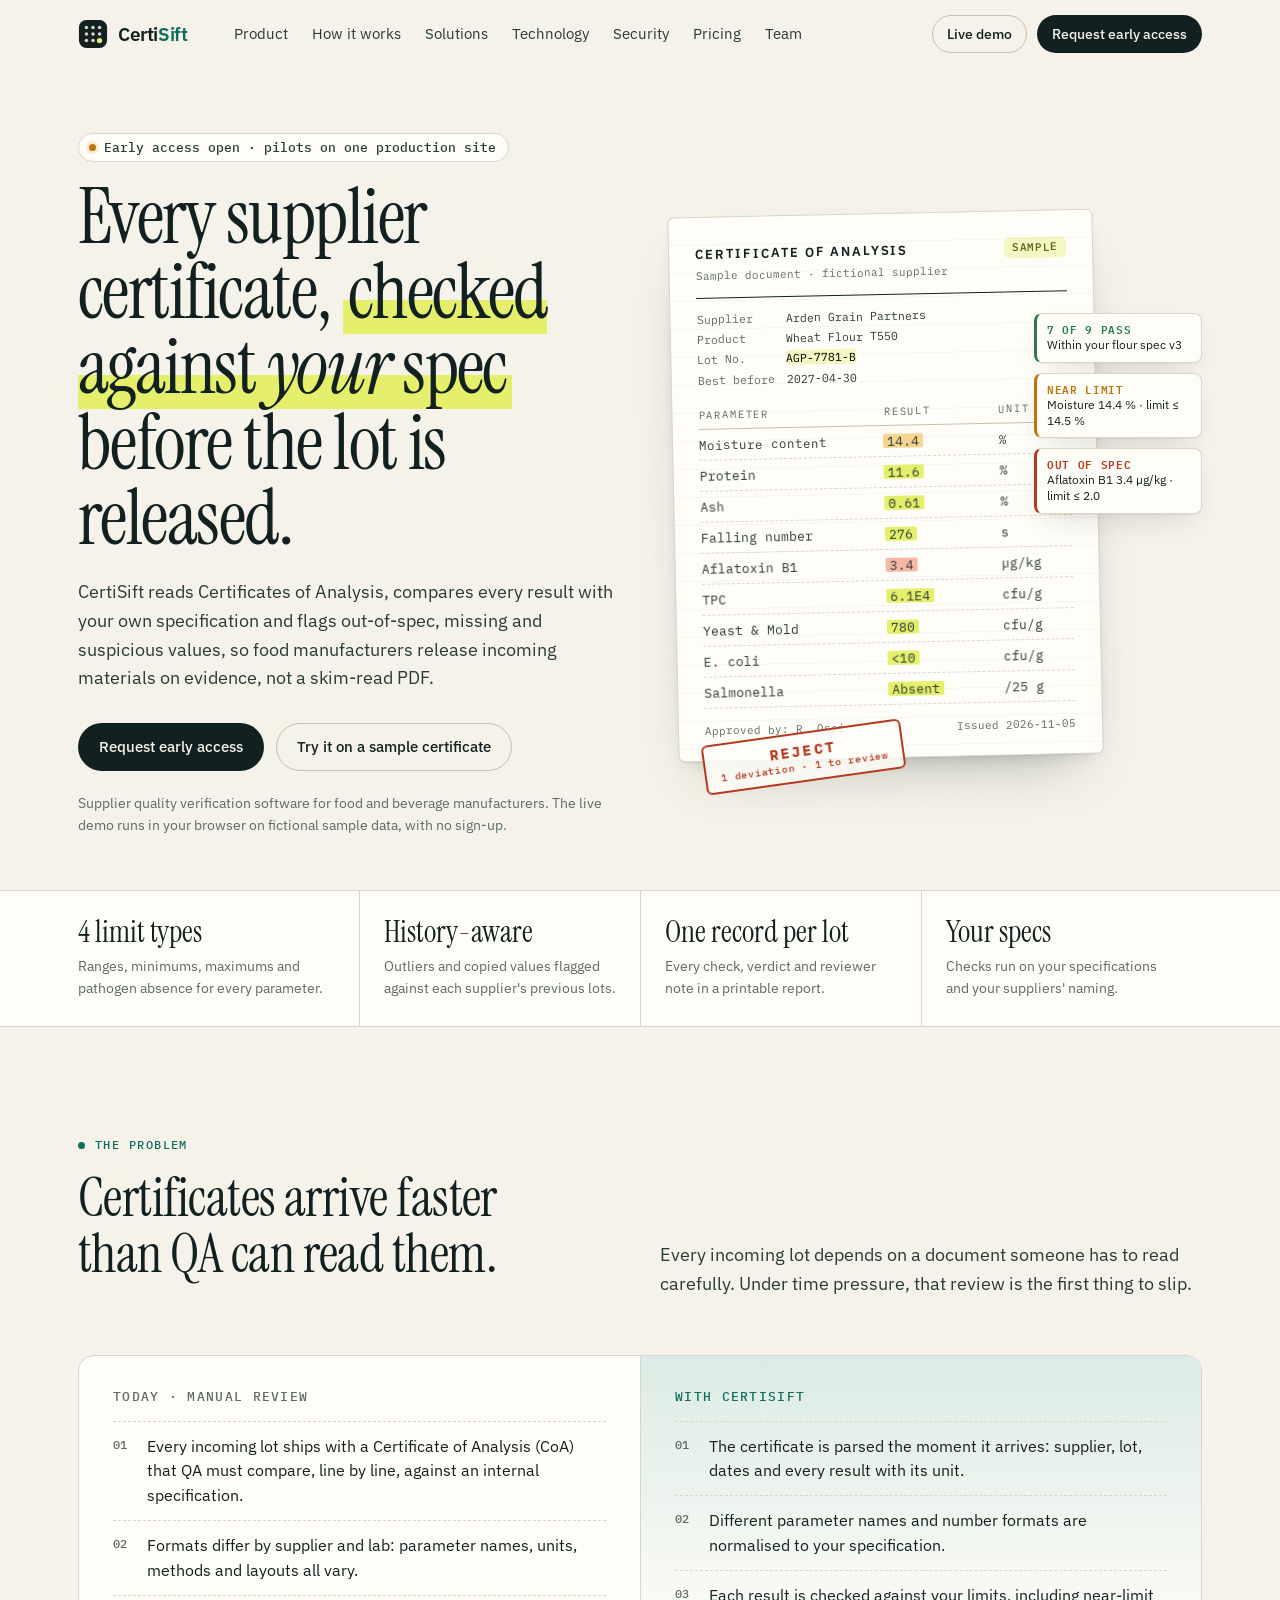
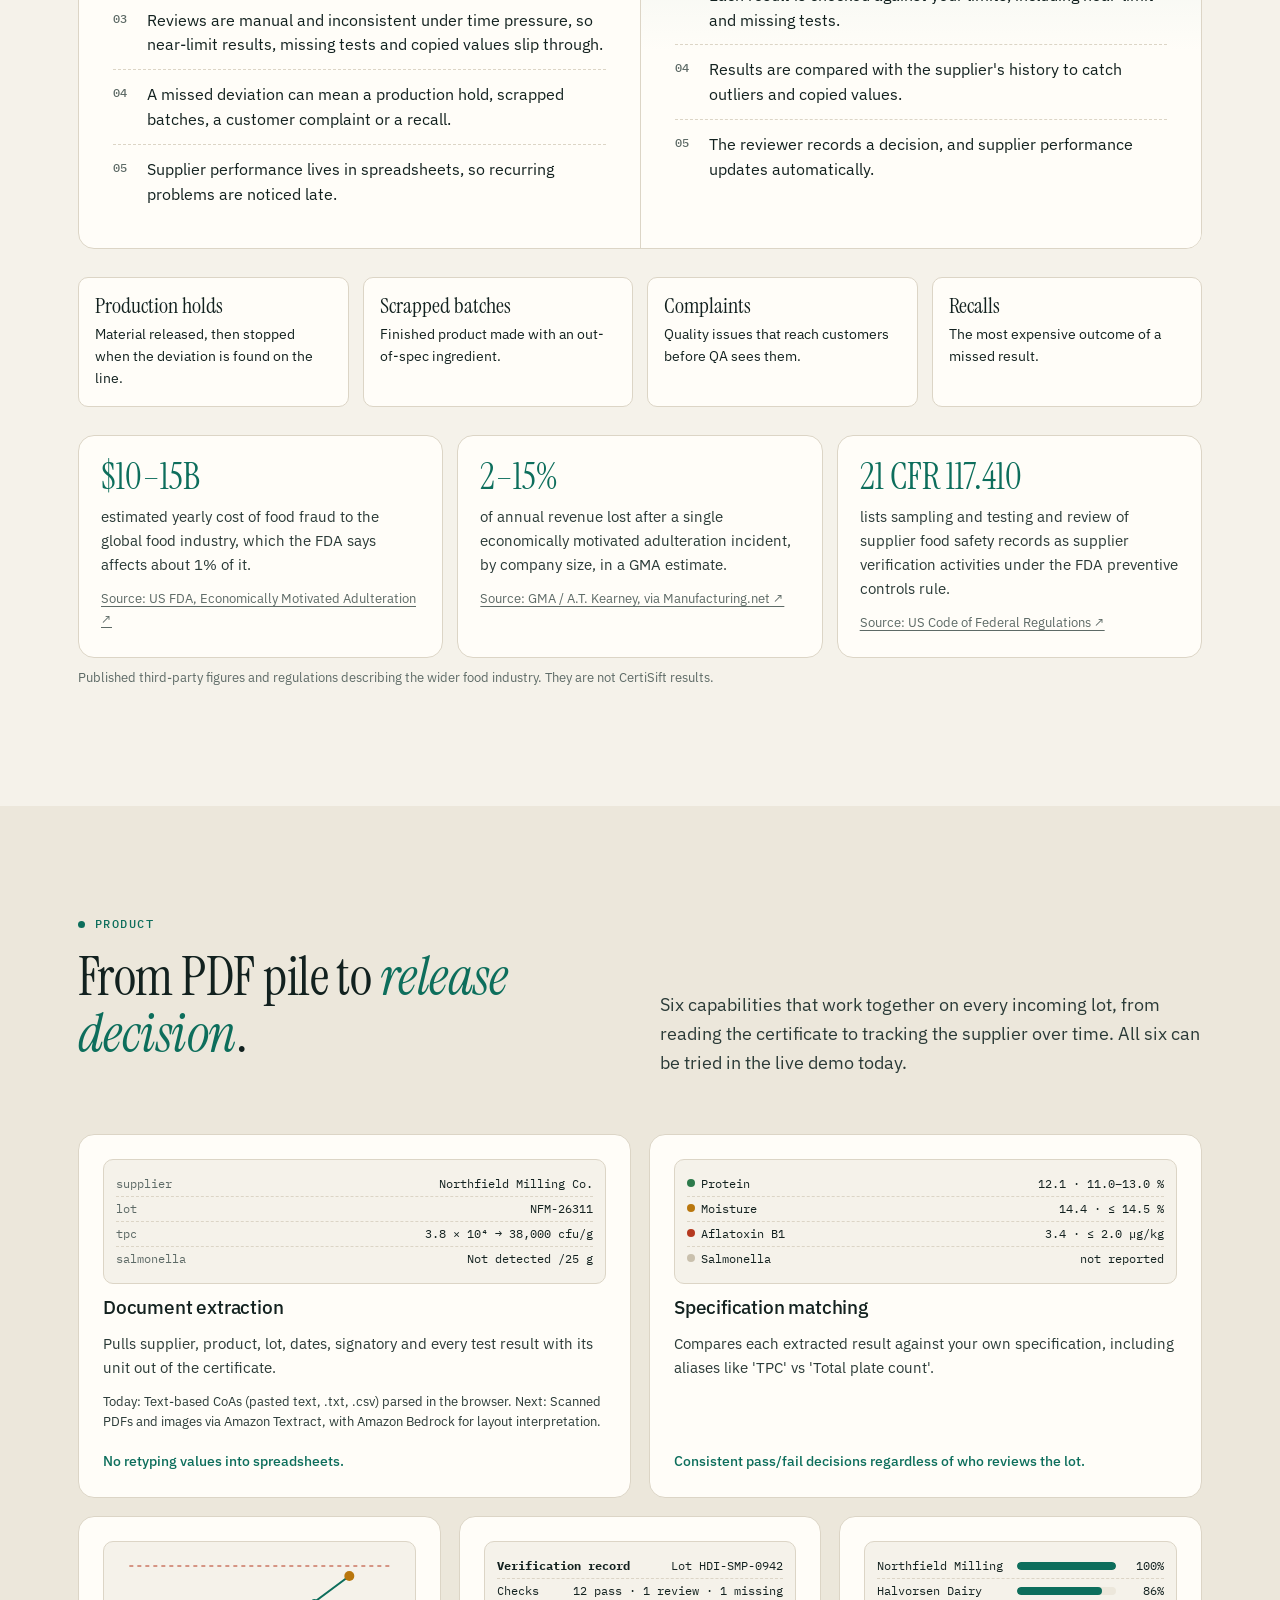
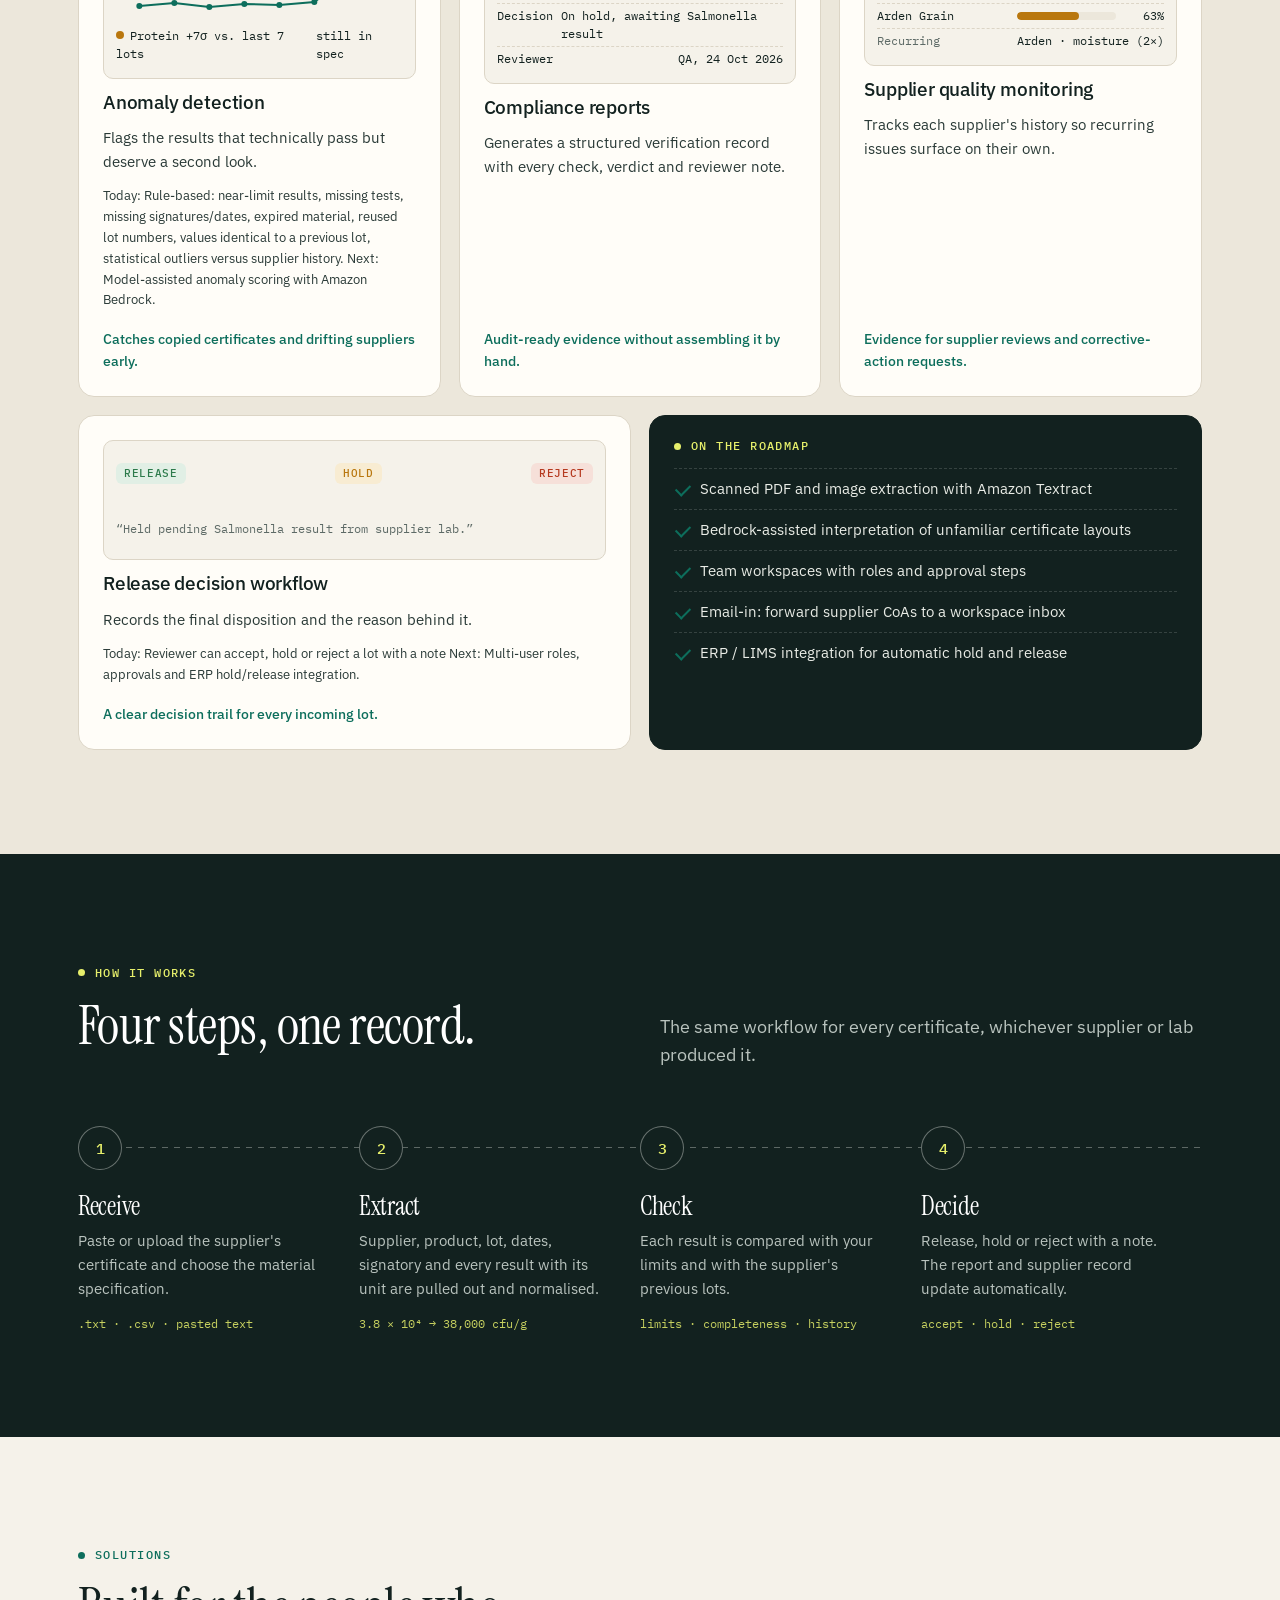
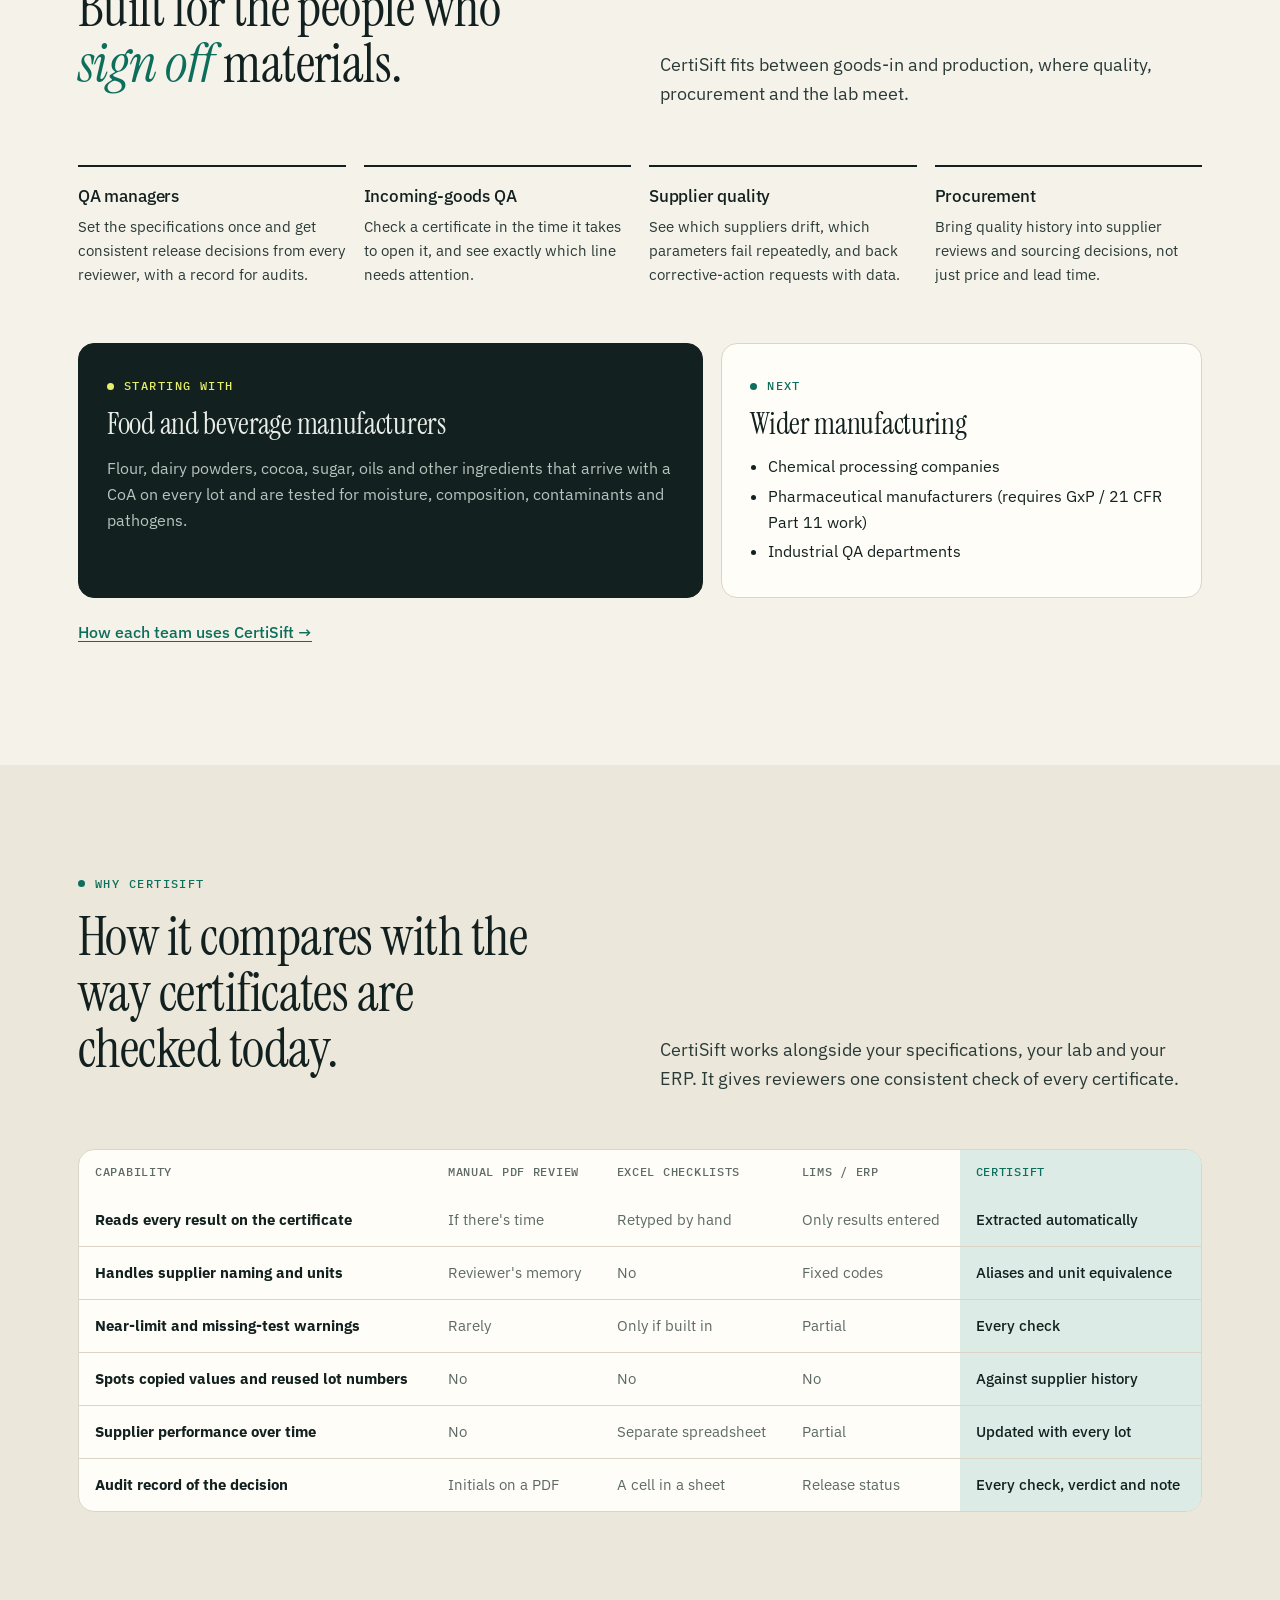
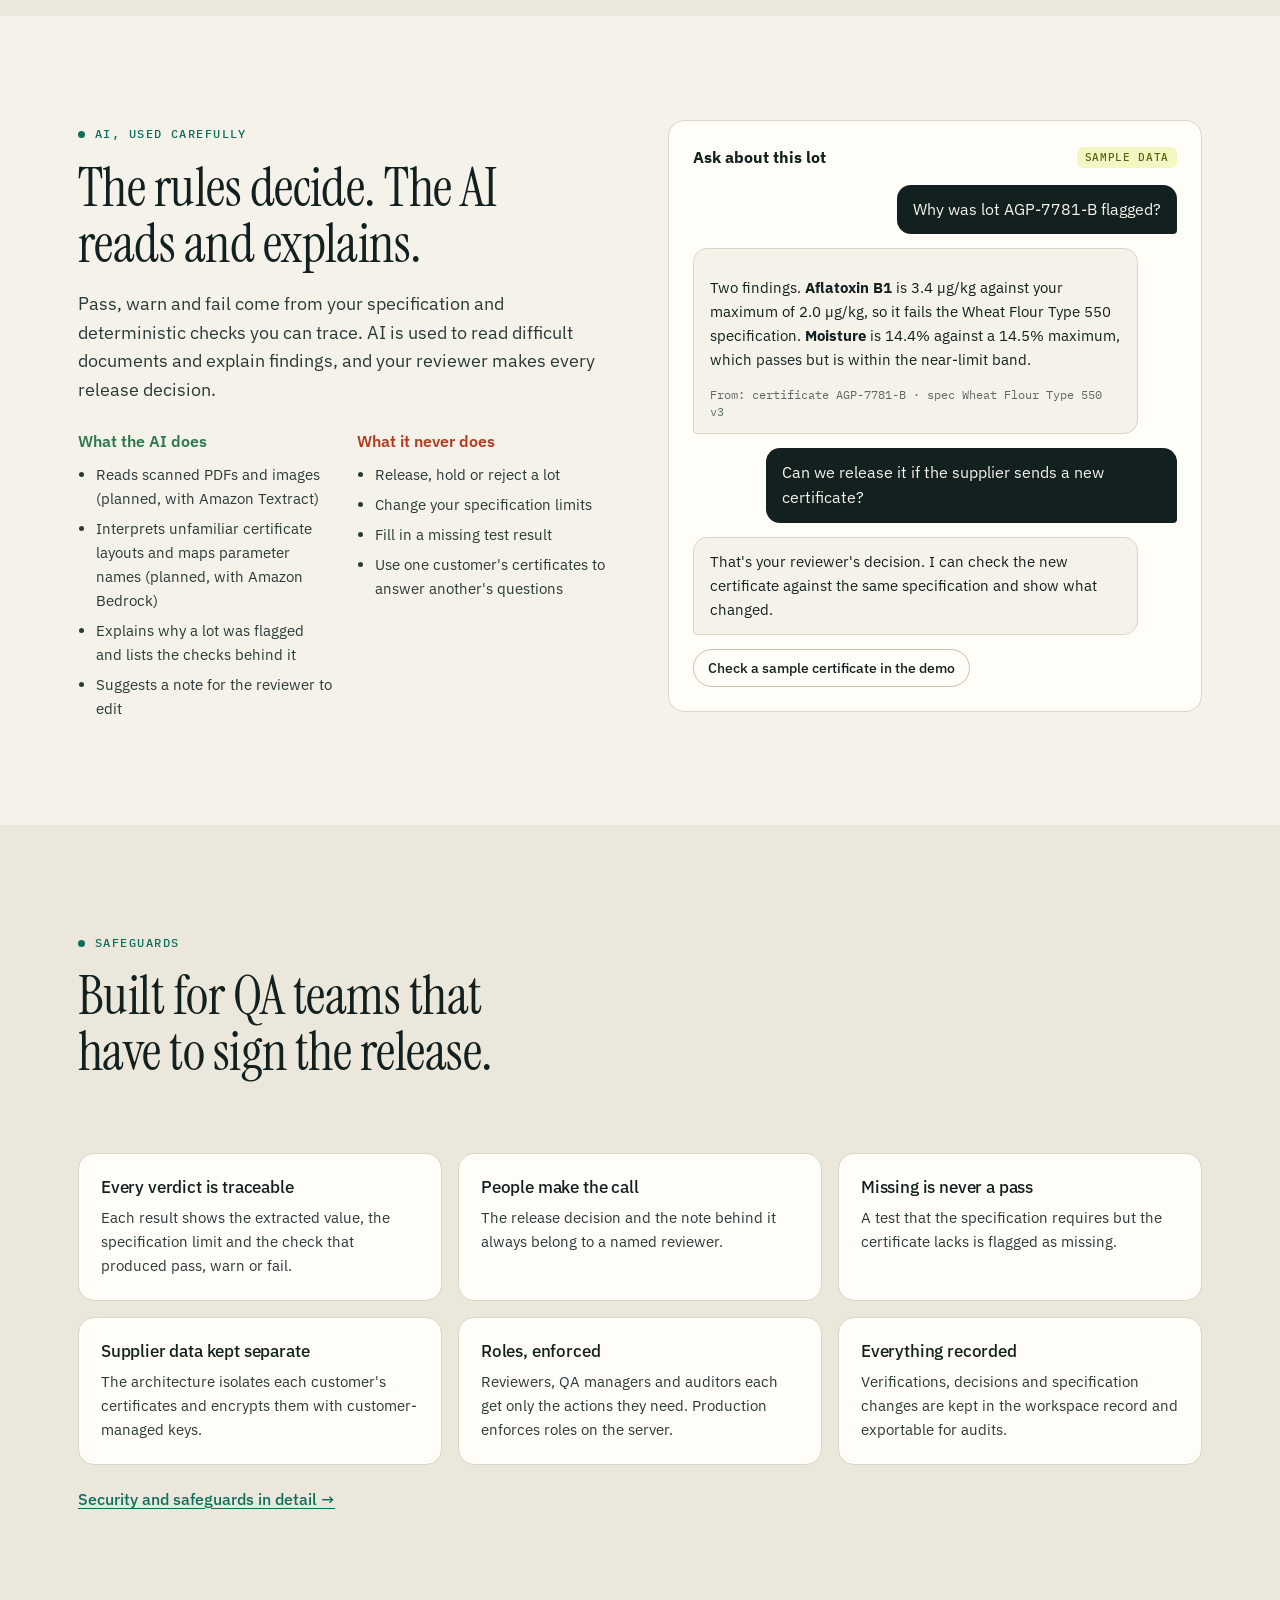
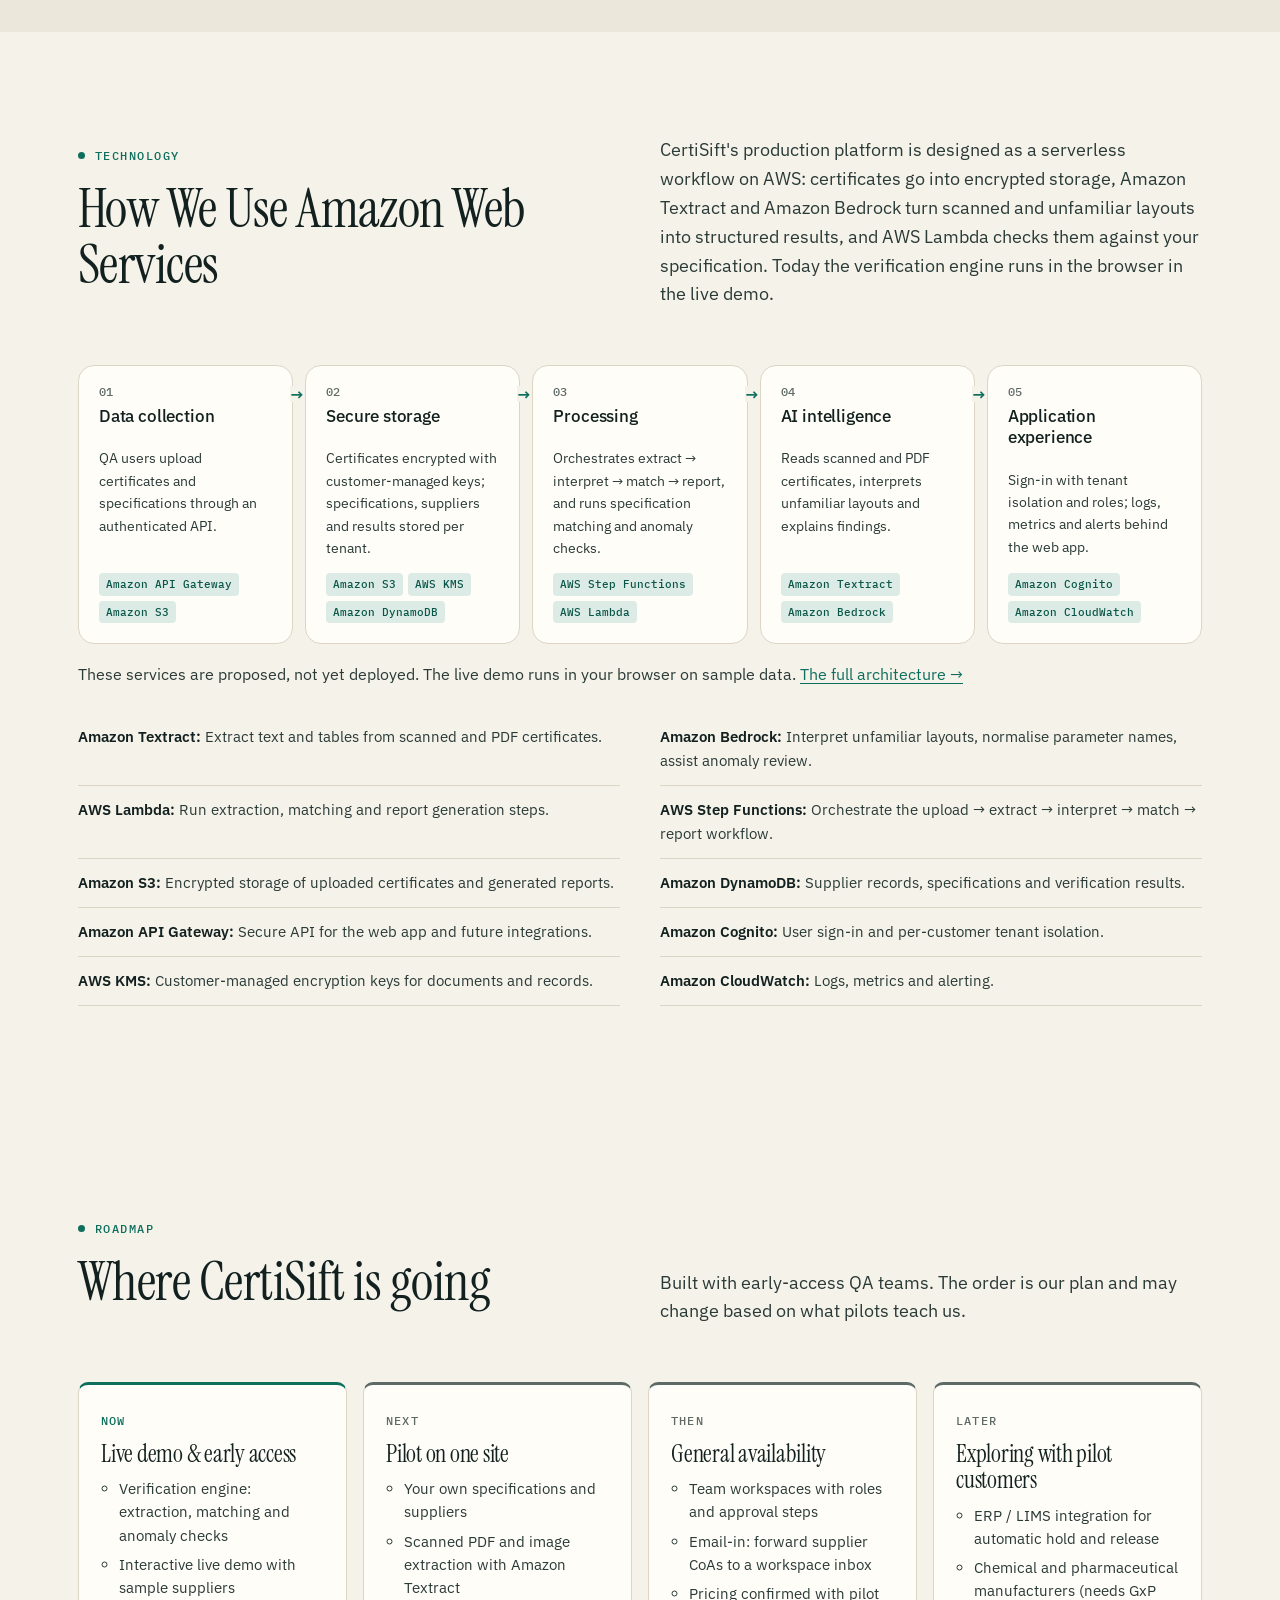
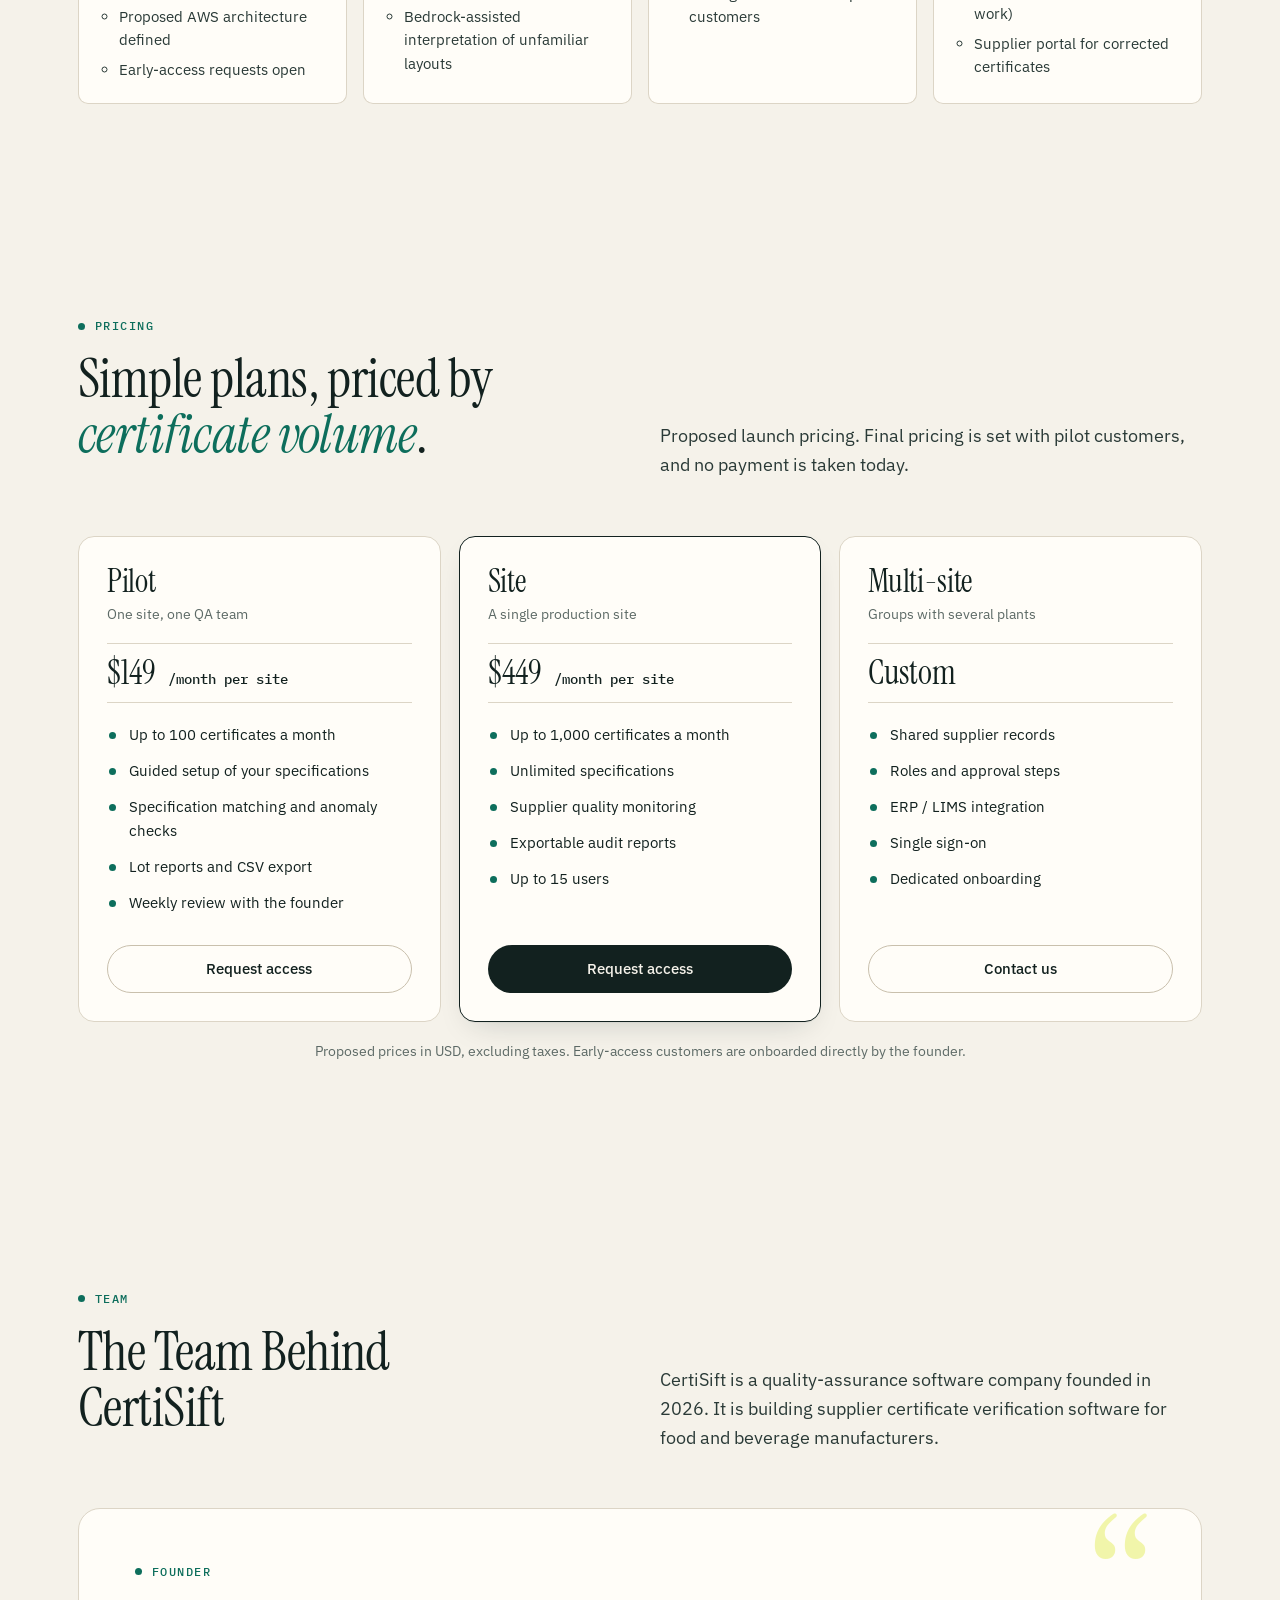
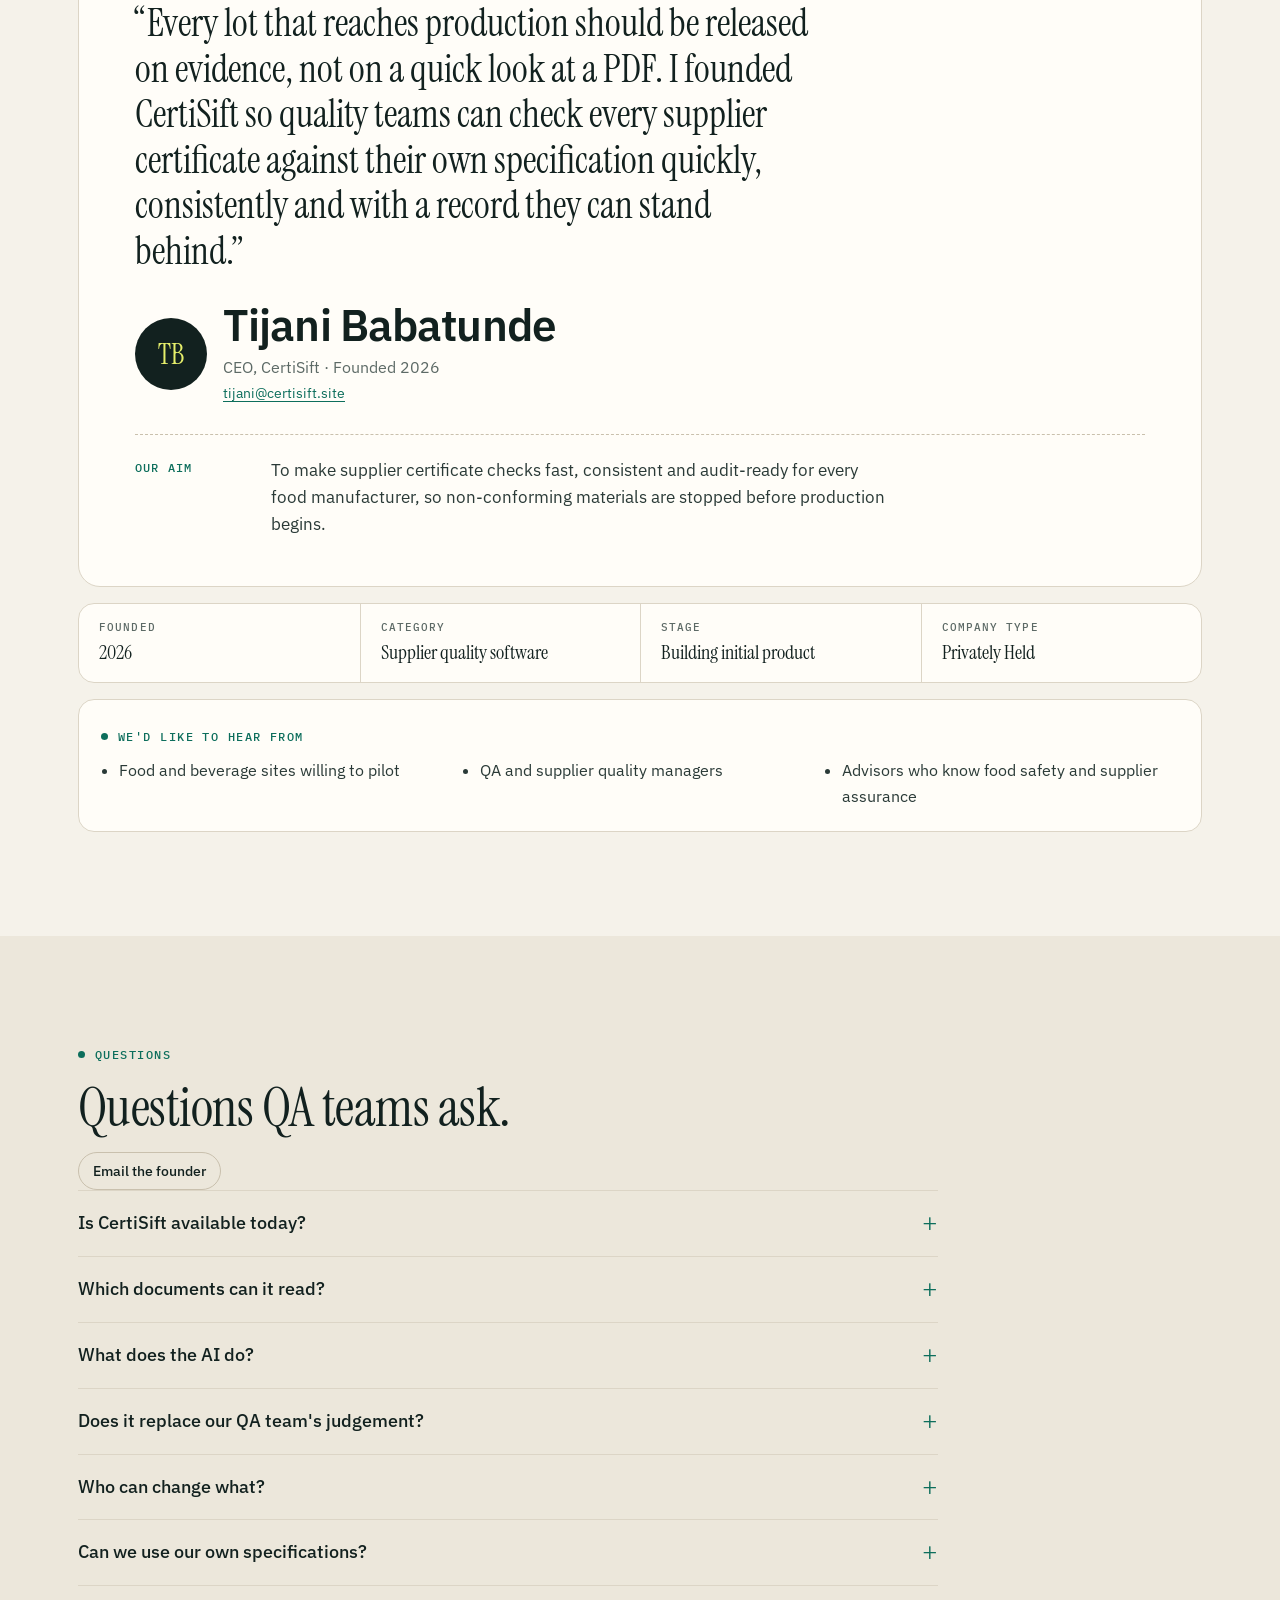
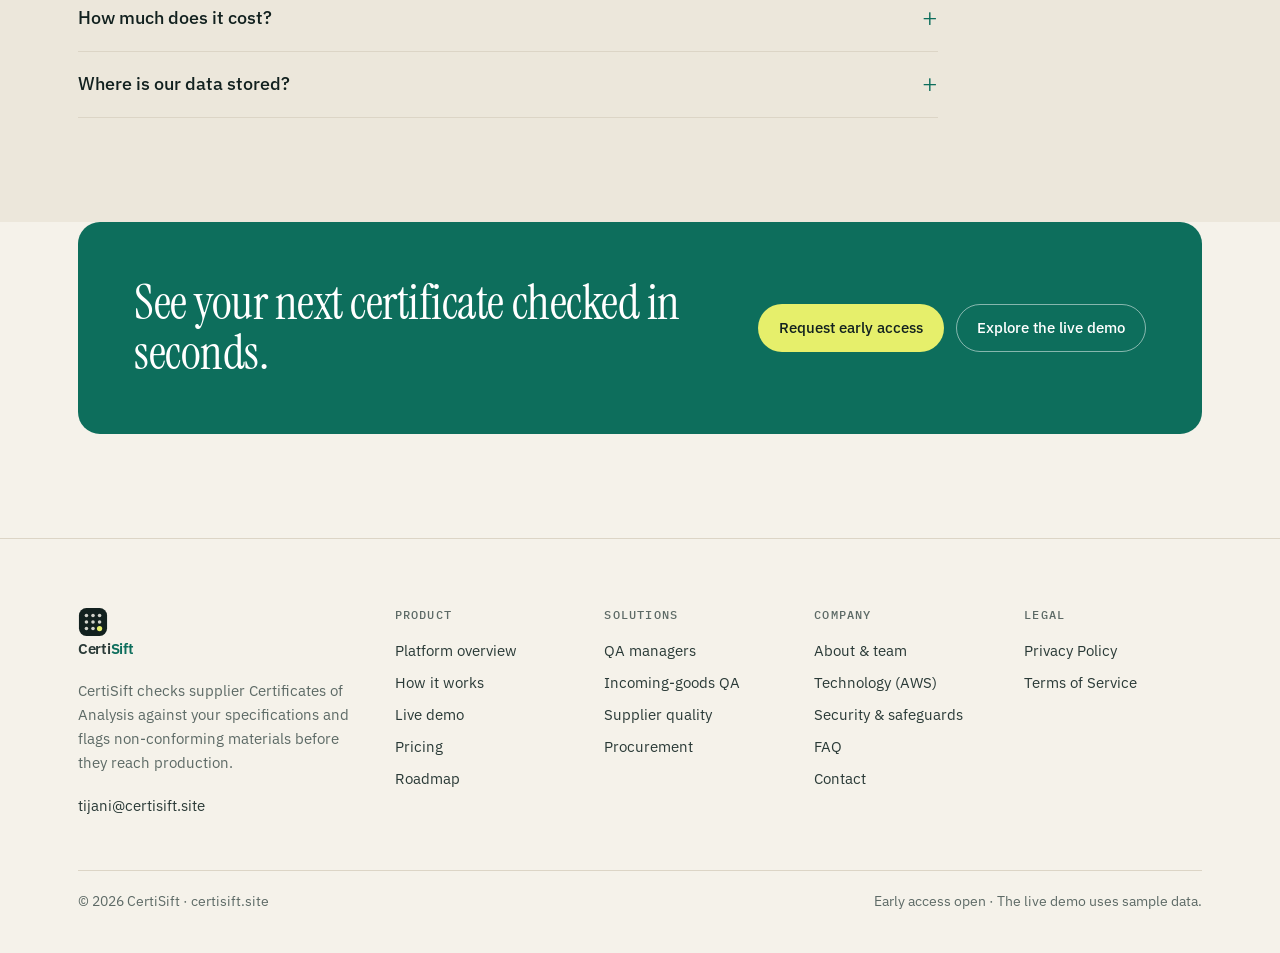
==== commit c421206a: "Remove Abiola from founder's name Founder now appears as Tijani Babatunde across all pages, structur" ====
--- a/index.html
+++ b/index.html
@@ -20,7 +20,7 @@
   <link rel="preconnect" href="https://fonts.gstatic.com" crossorigin>
   <link href="https://fonts.googleapis.com/css2?family=IBM+Plex+Mono:wght@400;500;600&family=IBM+Plex+Sans:wght@400;500;600&family=Instrument+Serif:ital@0;1&display=swap" rel="stylesheet">
   <link rel="stylesheet" href="src/styles.css">
-  <script type="application/ld+json">{"@context":"https://schema.org","@type":"Organization","name":"CertiSift","url":"https://www.certisift.site","logo":"https://www.certisift.site/assets/favicon.svg","description":"CertiSift is supplier quality verification software for food and beverage manufacturers. QA and incoming-goods teams use it to check every supplier Certificate of Analysis against their own specifications, catch out-of-spec, missing or suspicious results, and keep an auditable record before a material lot is released to production.","slogan":"Intelligent Quality Verification. Smarter Manufacturing.","foundingDate":"2026","founder":[{"@type":"Person","name":"Abiola Tijani Babatunde","jobTitle":"CEO"}],"email":"tijani@certisift.site"}</script>
+  <script type="application/ld+json">{"@context":"https://schema.org","@type":"Organization","name":"CertiSift","url":"https://www.certisift.site","logo":"https://www.certisift.site/assets/favicon.svg","description":"CertiSift is supplier quality verification software for food and beverage manufacturers. QA and incoming-goods teams use it to check every supplier Certificate of Analysis against their own specifications, catch out-of-spec, missing or suspicious results, and keep an auditable record before a material lot is released to production.","slogan":"Intelligent Quality Verification. Smarter Manufacturing.","foundingDate":"2026","founder":[{"@type":"Person","name":"Tijani Babatunde","jobTitle":"CEO"}],"email":"tijani@certisift.site"}</script>
 </head>
 <body>
   <a href="#main" class="sr-only">Skip to content</a>
@@ -301,8 +301,8 @@
           <span class="eyebrow">Founder</span>
           <blockquote>“Every lot that reaches production should be released on evidence, not on a quick look at a PDF. I founded CertiSift so quality teams can check every supplier certificate against their own specification quickly, consistently and with a record they can stand behind.”</blockquote>
           <figcaption>
-            <div class="mono-badge" aria-hidden="true">AT</div>
-            <div><b>Abiola Tijani Babatunde</b><span>CEO, CertiSift · Founded 2026</span><a href="mailto:tijani@certisift.site">tijani@certisift.site</a></div>
+            <div class="mono-badge" aria-hidden="true">TB</div>
+            <div><b>Tijani Babatunde</b><span>CEO, CertiSift · Founded 2026</span><a href="mailto:tijani@certisift.site">tijani@certisift.site</a></div>
           </figcaption>
           <div class="aim"><span>Our aim</span><p>To make supplier certificate checks fast, consistent and audit-ready for every food manufacturer, so non-conforming materials are stopped before production begins.</p></div>
         </figure>
--- a/src/styles.css
+++ b/src/styles.css
@@ -240,9 +240,9 @@
 .founder::before { content: "\201C"; position: absolute; right: 40px; top: -6px; font: 400 200px/1 var(--serif); color: var(--mark); opacity: .55; pointer-events: none; }
 .founder blockquote { margin: 18px 0 28px; font: 400 clamp(26px, 3vw, 38px)/1.2 var(--serif); max-width: 40ch; position: relative; }
 .founder figcaption { display: flex; gap: 16px; align-items: center; }
-.founder .mono-badge { flex: 0 0 56px; height: 56px; border-radius: 50%; background: var(--ink); color: var(--mark); display: grid; place-items: center; font: 400 22px var(--serif); }
-.founder figcaption b { display: block; font-weight: 600; font-size: 17px; }
-.founder figcaption span { display: block; color: var(--muted); font-size: 14.5px; }
+.founder .mono-badge { flex: 0 0 72px; height: 72px; border-radius: 50%; background: var(--ink); color: var(--mark); display: grid; place-items: center; font: 400 28px var(--serif); }
+.founder figcaption b { display: block; font: 600 clamp(30px, 3.6vw, 44px)/1.05 var(--sans); letter-spacing: -0.02em; color: var(--ink); margin-bottom: 6px; }
+.founder figcaption span { display: block; color: var(--muted); font-size: 16px; }
 .founder figcaption a { font-size: 14px; }
 .founder .aim { margin-top: 28px; padding-top: 22px; border-top: 1px dashed var(--rule-2); display: grid; grid-template-columns: 120px 1fr; gap: 16px; }
 .founder .aim span { font: 500 12px/1.9 var(--mono); letter-spacing: .1em; text-transform: uppercase; color: var(--teal); }
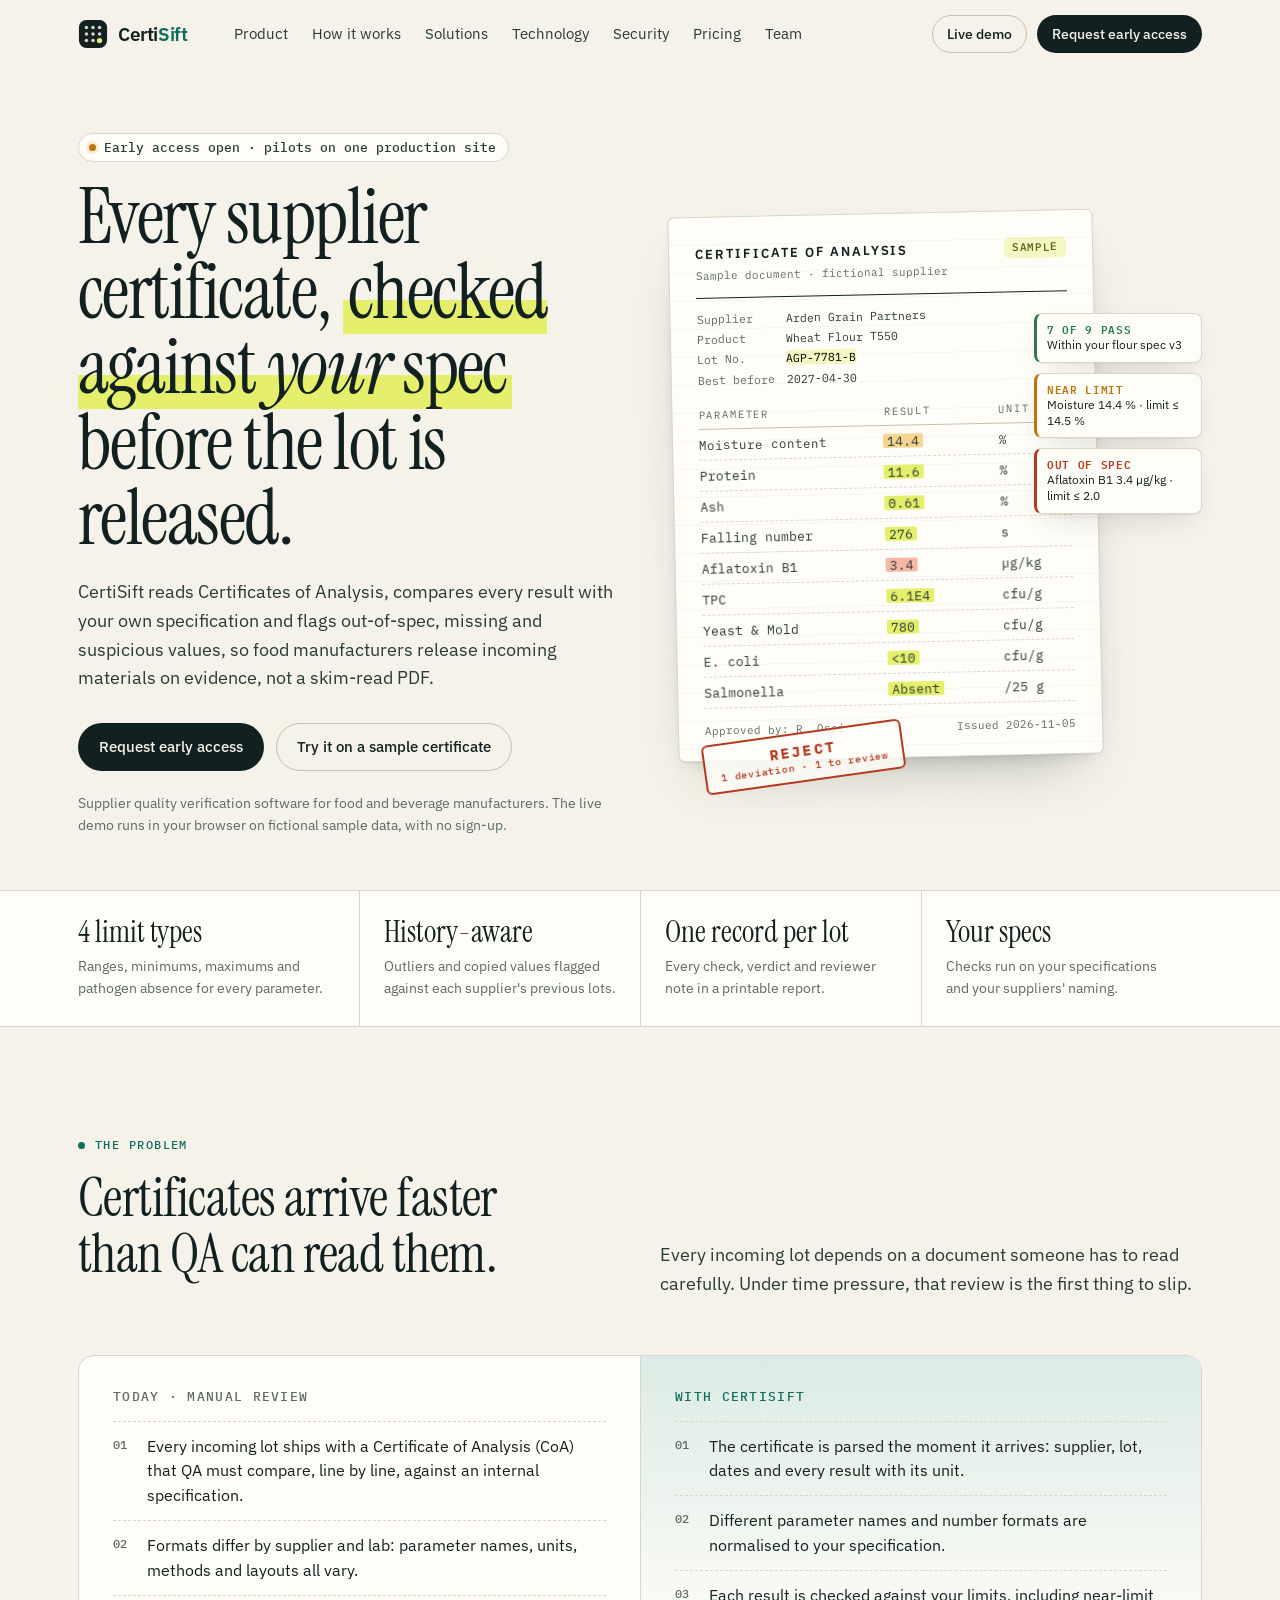
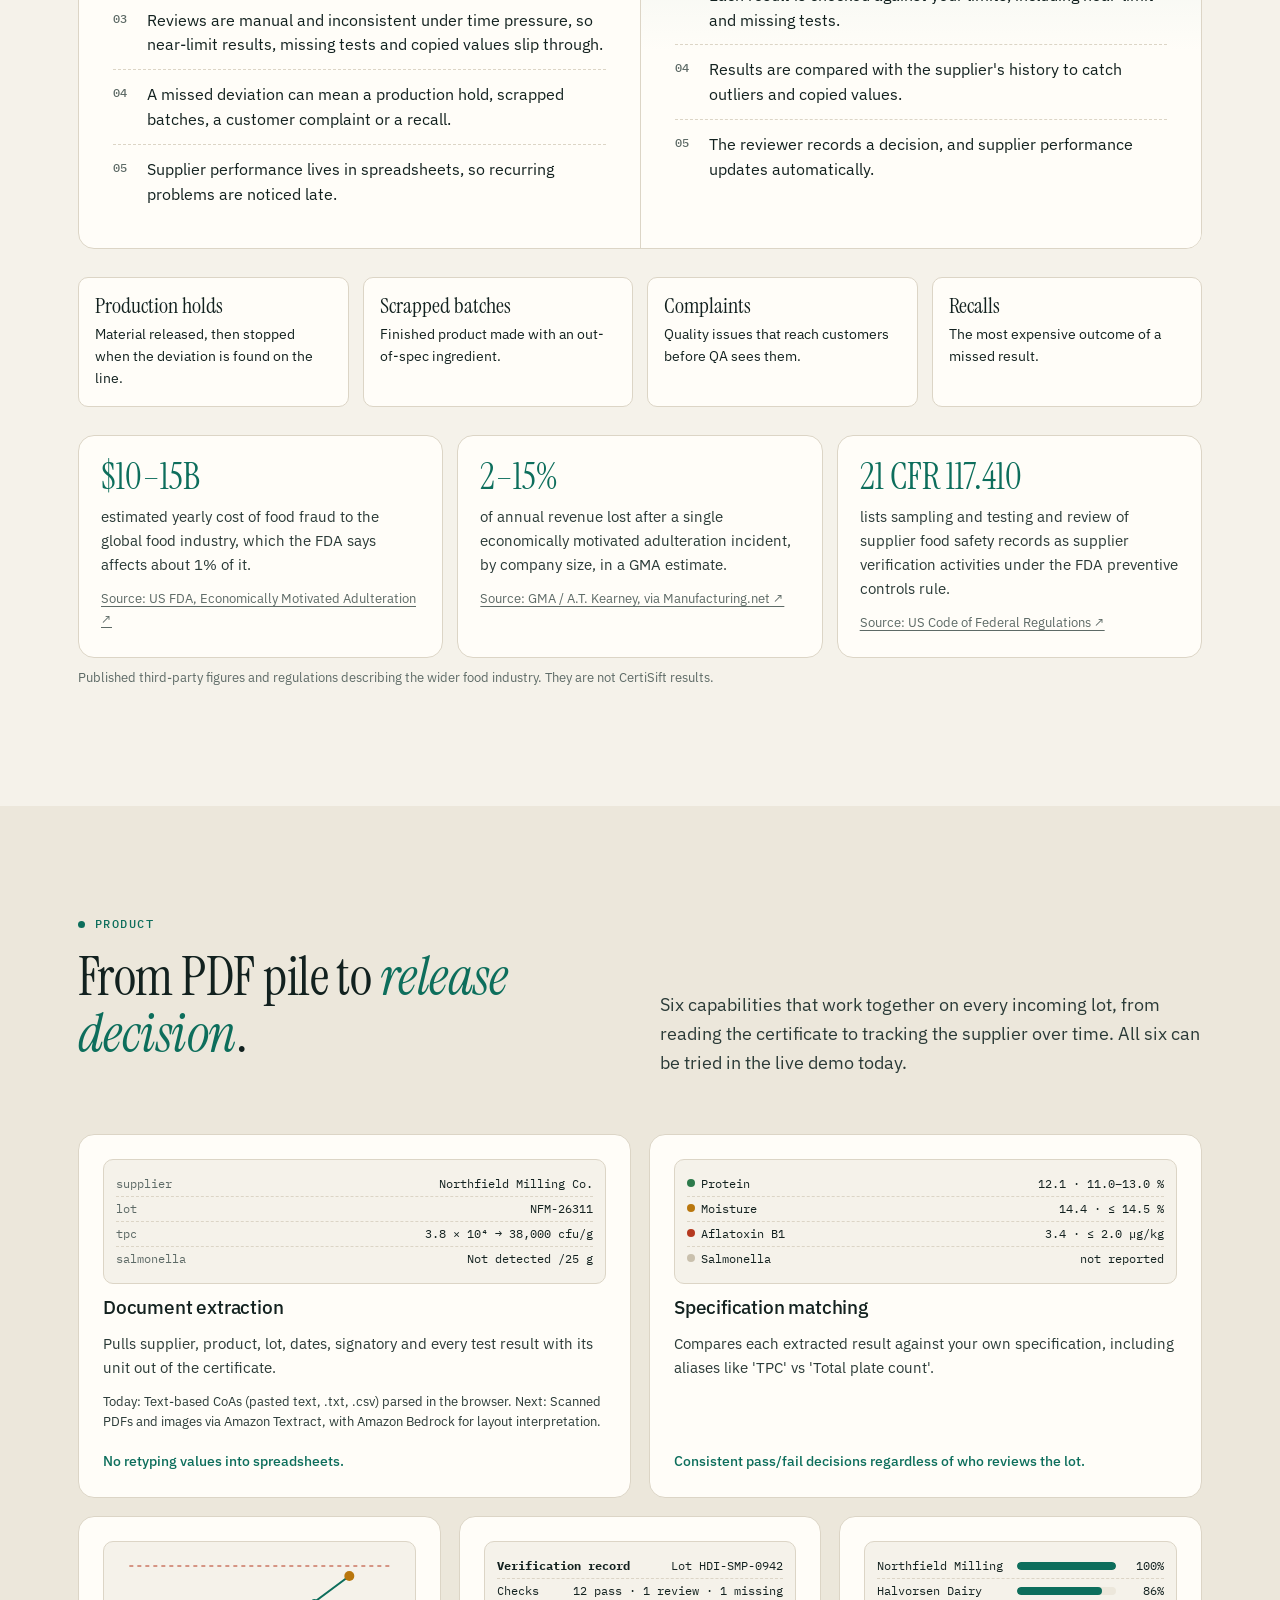
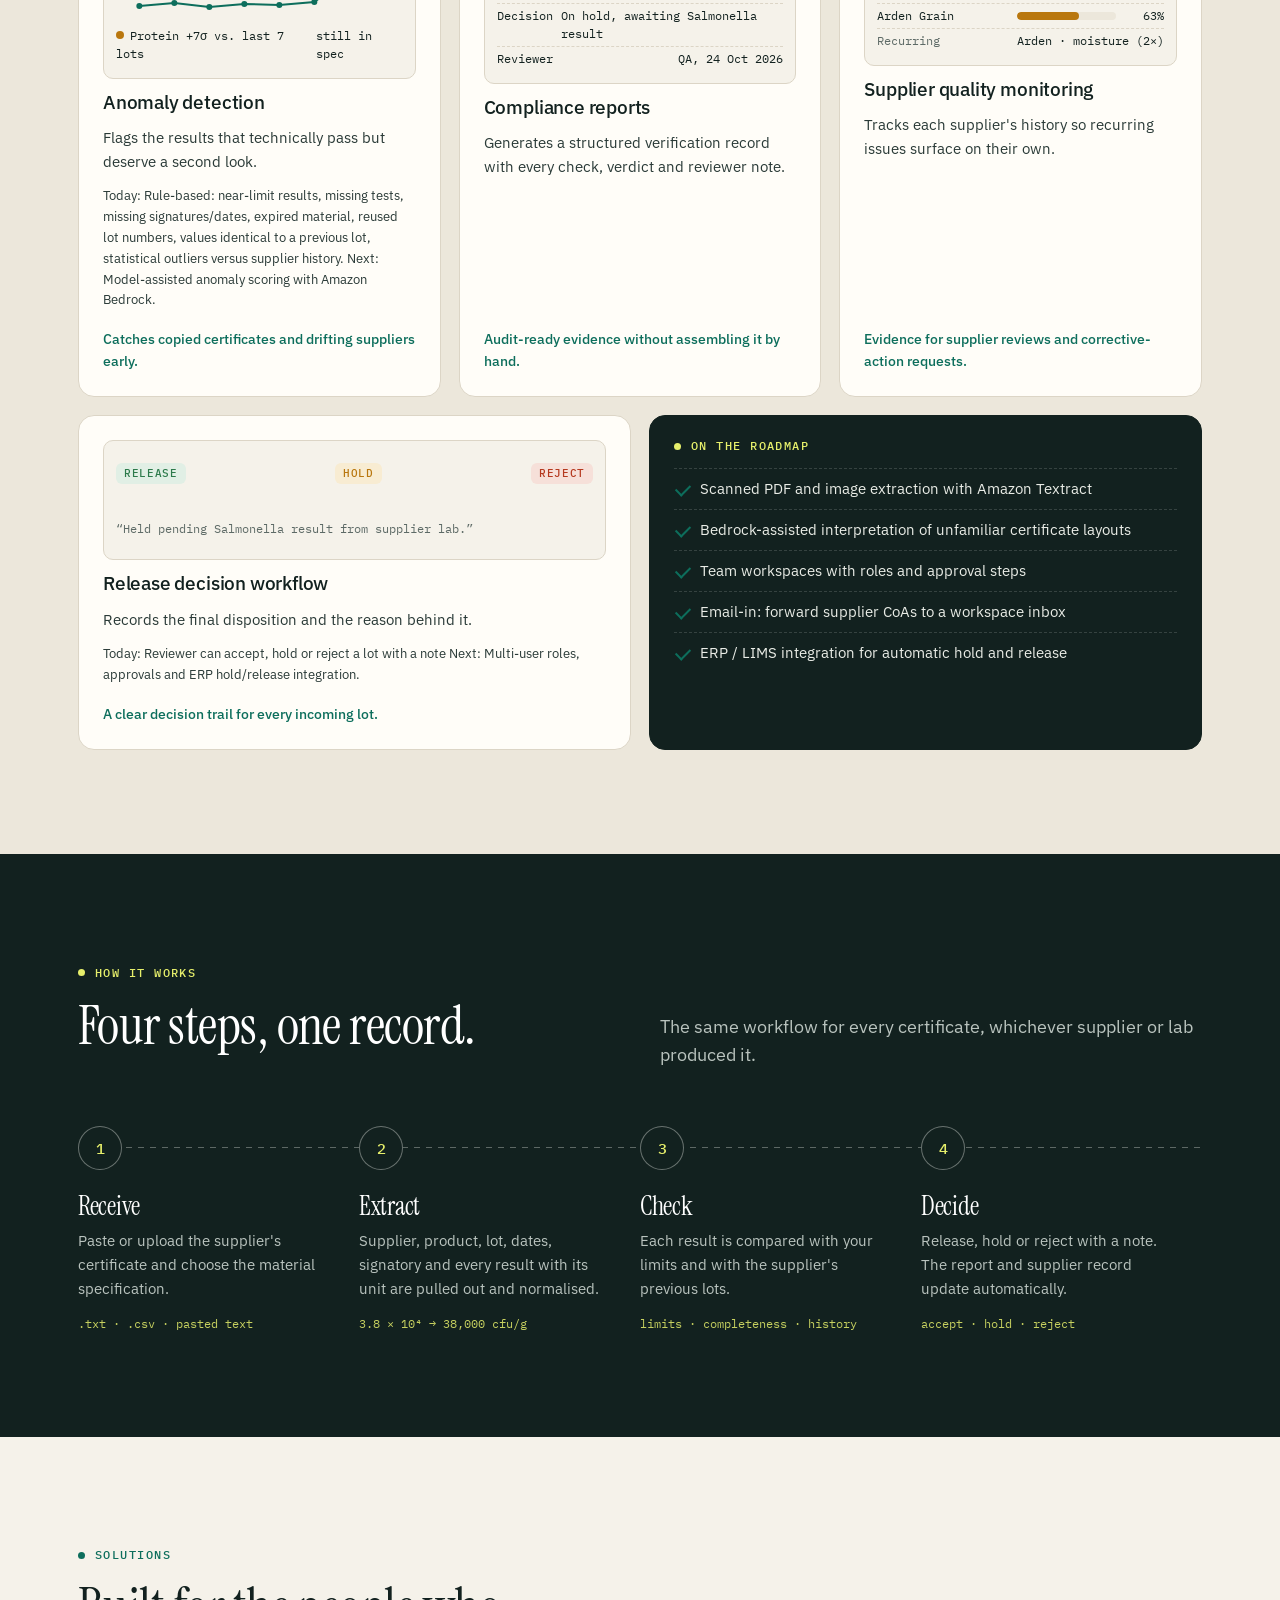
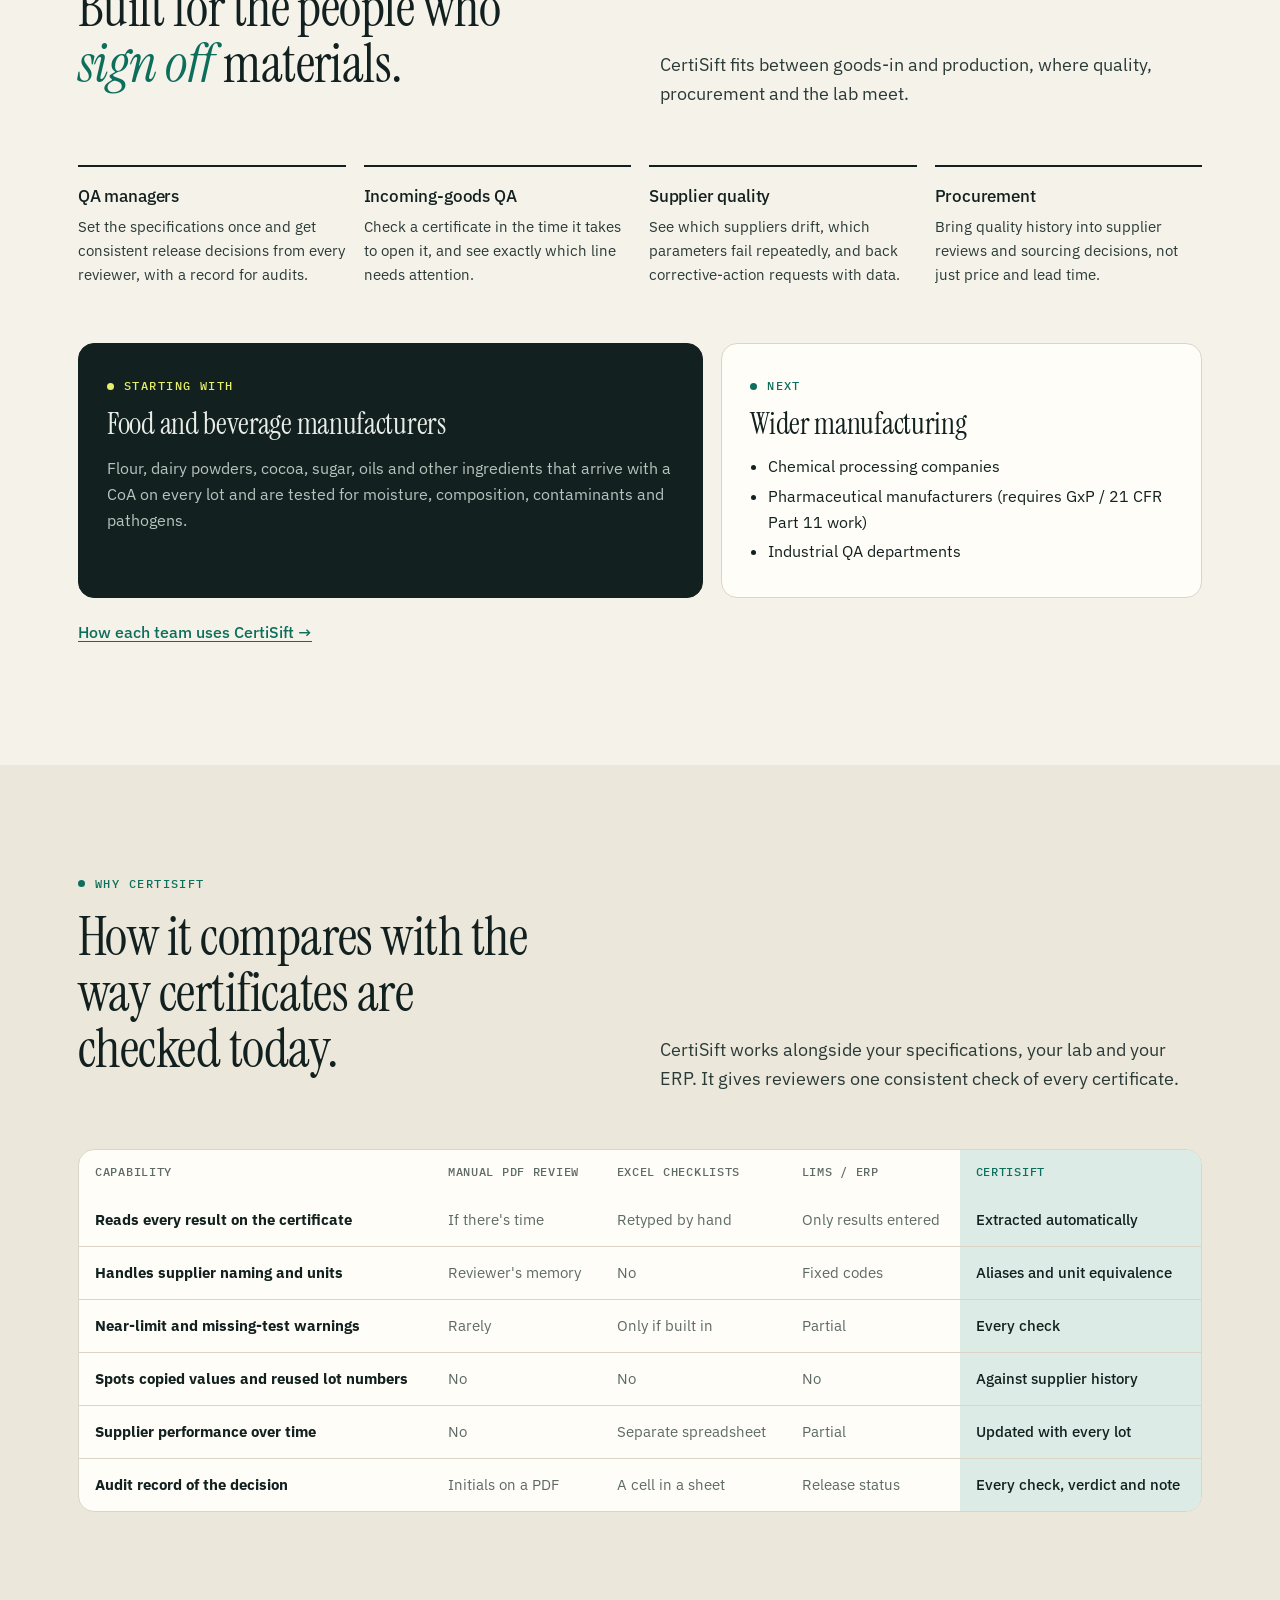
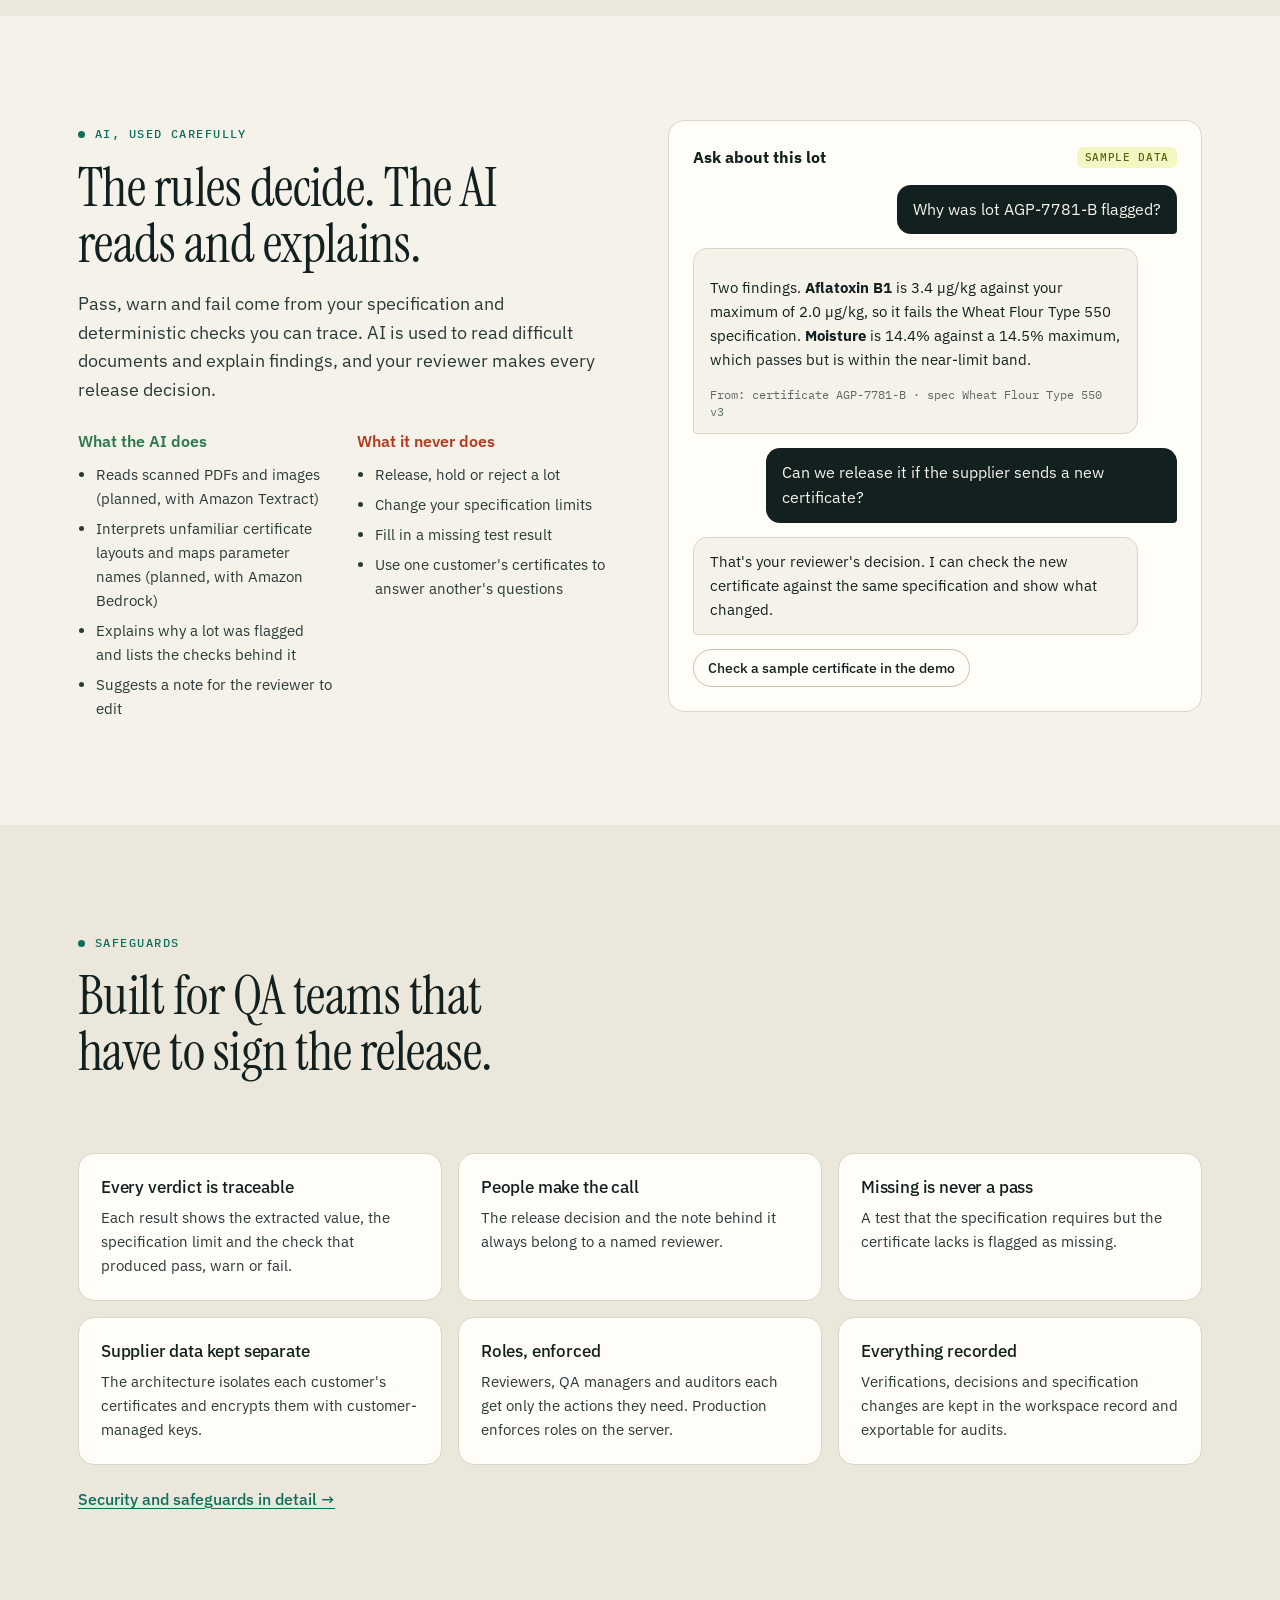
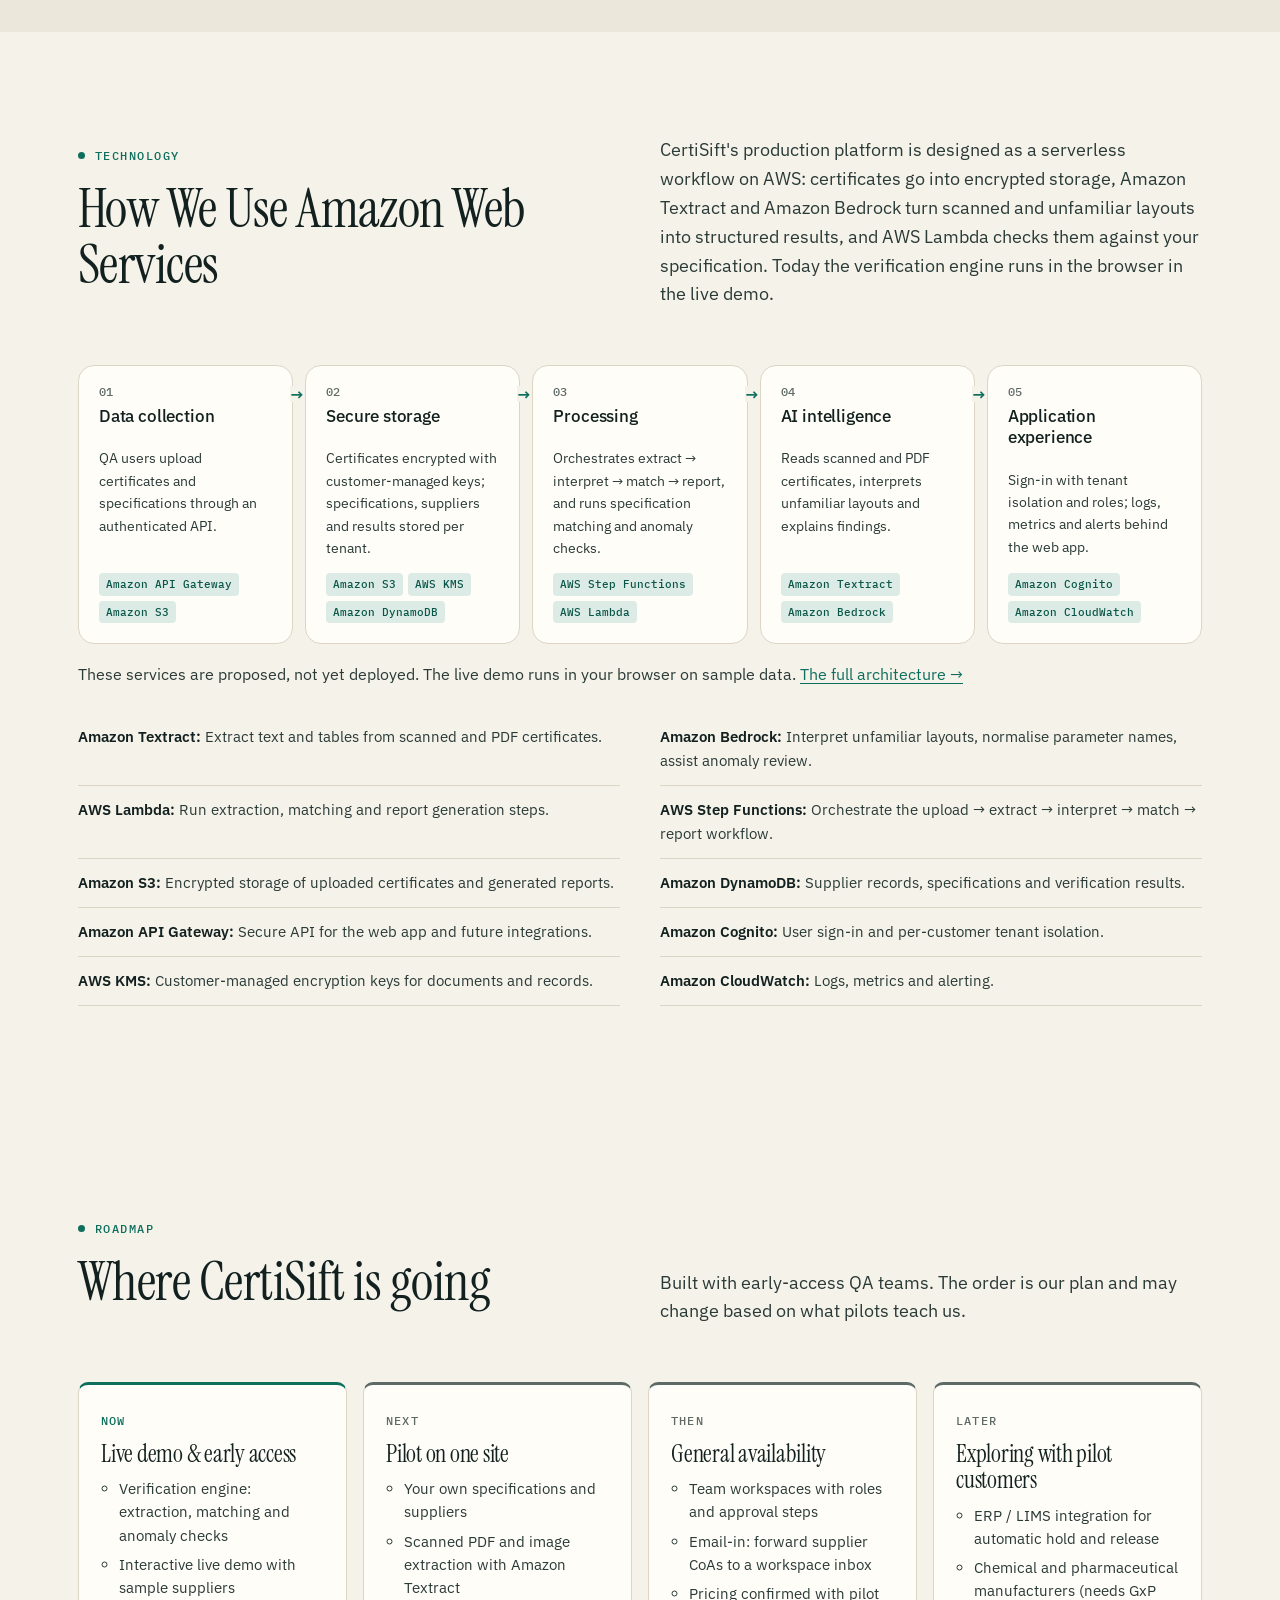
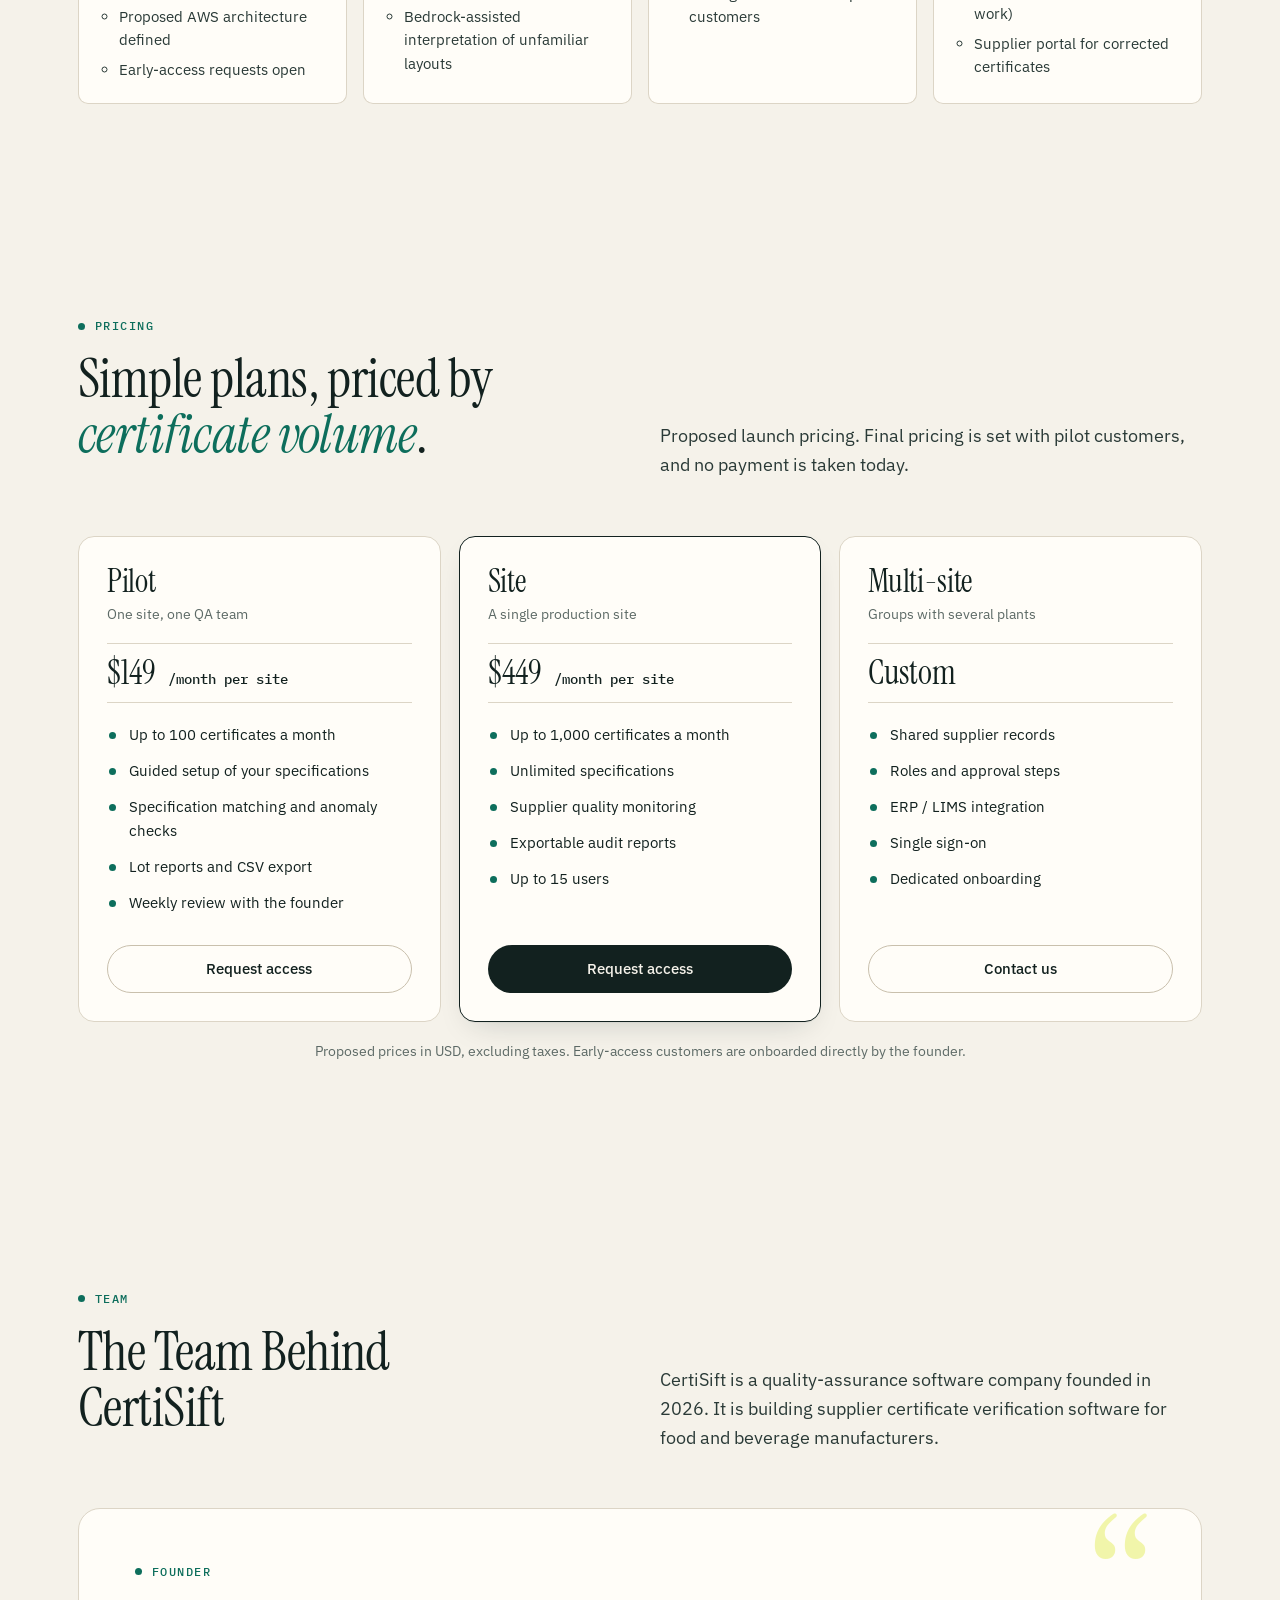
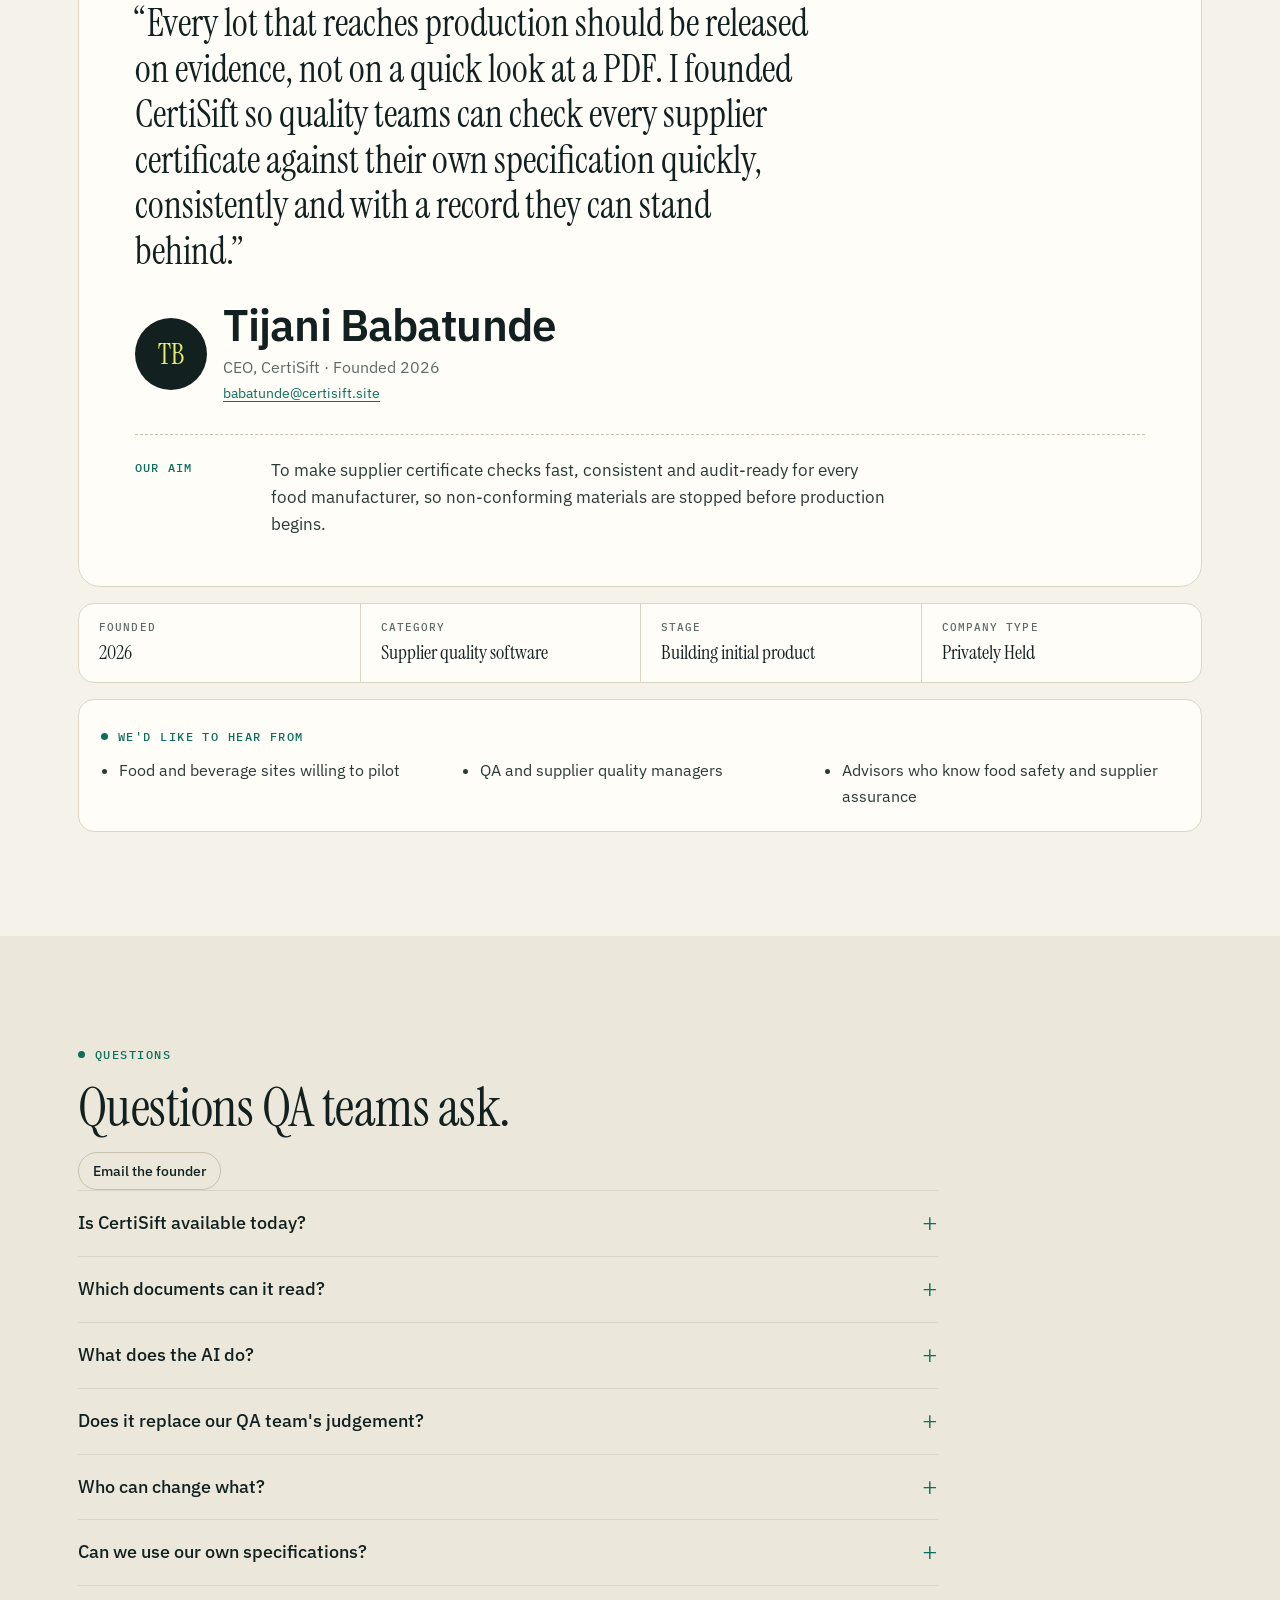
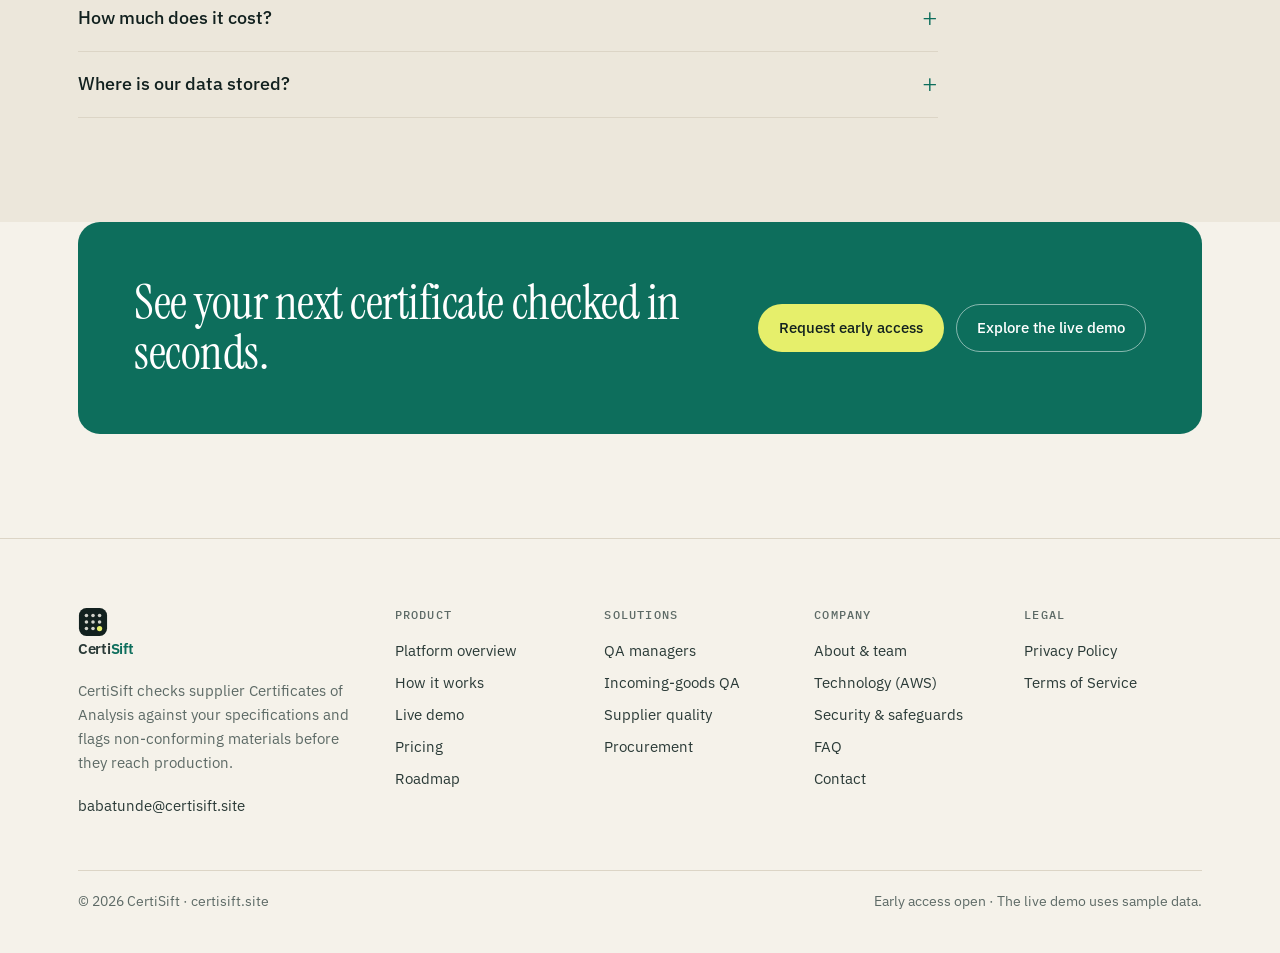
==== commit 639431fa: "Change company email to babatunde@certisift.site Co-Authored-By: Claude Opus 5.5 <noreply@anthropic." ====
--- a/index.html
+++ b/index.html
@@ -20,7 +20,7 @@
   <link rel="preconnect" href="https://fonts.gstatic.com" crossorigin>
   <link href="https://fonts.googleapis.com/css2?family=IBM+Plex+Mono:wght@400;500;600&family=IBM+Plex+Sans:wght@400;500;600&family=Instrument+Serif:ital@0;1&display=swap" rel="stylesheet">
   <link rel="stylesheet" href="src/styles.css">
-  <script type="application/ld+json">{"@context":"https://schema.org","@type":"Organization","name":"CertiSift","url":"https://www.certisift.site","logo":"https://www.certisift.site/assets/favicon.svg","description":"CertiSift is supplier quality verification software for food and beverage manufacturers. QA and incoming-goods teams use it to check every supplier Certificate of Analysis against their own specifications, catch out-of-spec, missing or suspicious results, and keep an auditable record before a material lot is released to production.","slogan":"Intelligent Quality Verification. Smarter Manufacturing.","foundingDate":"2026","founder":[{"@type":"Person","name":"Tijani Babatunde","jobTitle":"CEO"}],"email":"tijani@certisift.site"}</script>
+  <script type="application/ld+json">{"@context":"https://schema.org","@type":"Organization","name":"CertiSift","url":"https://www.certisift.site","logo":"https://www.certisift.site/assets/favicon.svg","description":"CertiSift is supplier quality verification software for food and beverage manufacturers. QA and incoming-goods teams use it to check every supplier Certificate of Analysis against their own specifications, catch out-of-spec, missing or suspicious results, and keep an auditable record before a material lot is released to production.","slogan":"Intelligent Quality Verification. Smarter Manufacturing.","foundingDate":"2026","founder":[{"@type":"Person","name":"Tijani Babatunde","jobTitle":"CEO"}],"email":"babatunde@certisift.site"}</script>
 </head>
 <body>
   <a href="#main" class="sr-only">Skip to content</a>
@@ -302,7 +302,7 @@
           <blockquote>“Every lot that reaches production should be released on evidence, not on a quick look at a PDF. I founded CertiSift so quality teams can check every supplier certificate against their own specification quickly, consistently and with a record they can stand behind.”</blockquote>
           <figcaption>
             <div class="mono-badge" aria-hidden="true">TB</div>
-            <div><b>Tijani Babatunde</b><span>CEO, CertiSift · Founded 2026</span><a href="mailto:tijani@certisift.site">tijani@certisift.site</a></div>
+            <div><b>Tijani Babatunde</b><span>CEO, CertiSift · Founded 2026</span><a href="mailto:babatunde@certisift.site">babatunde@certisift.site</a></div>
           </figcaption>
           <div class="aim"><span>Our aim</span><p>To make supplier certificate checks fast, consistent and audit-ready for every food manufacturer, so non-conforming materials are stopped before production begins.</p></div>
         </figure>
@@ -311,7 +311,7 @@
       </div>
     </section>
     <section class="block alt" id="faq">
-      <div class="wrap"><span class="eyebrow">Questions</span><h2 class="title">Questions QA teams ask.</h2><a class="btn btn-ghost btn-sm" href="mailto:tijani@certisift.site">Email the founder</a>
+      <div class="wrap"><span class="eyebrow">Questions</span><h2 class="title">Questions QA teams ask.</h2><a class="btn btn-ghost btn-sm" href="mailto:babatunde@certisift.site">Email the founder</a>
         <div class="faq"><details><summary>Is CertiSift available today?</summary><p>CertiSift is building its initial product. The live demo runs the verification engine in your browser on text-based certificates and fictional suppliers. Early-access requests are open for pilots with food and beverage QA teams.</p></details><details><summary>Which documents can it read?</summary><p>Today: certificates as plain text or CSV, pasted or uploaded. Scanned PDFs and images will be handled through Amazon Textract in the production platform.</p></details><details><summary>What does the AI do?</summary><p>In the planned platform, Amazon Textract reads scanned certificates and Amazon Bedrock interprets unfamiliar layouts and explains findings. Pass, warn and fail come from deterministic checks against your specification, not from the AI.</p></details><details><summary>Does it replace our QA team's judgement?</summary><p>No. CertiSift does the line-by-line comparison and highlights what needs attention. The release decision, and the note explaining it, stay with your reviewer.</p></details><details><summary>Who can change what?</summary><p>QA managers own specifications, reviewers record release decisions, and auditors get read-only access. In the demo roles are not enforced; in production they are enforced on the server.</p></details><details><summary>Can we use our own specifications?</summary><p>Yes. Specifications are set up per material with ranges, minimums, maximums, pathogen requirements and the parameter names your suppliers use.</p></details><details><summary>How much does it cost?</summary><p>Proposed launch pricing starts at $149 a month for one site. Final pricing is set with pilot customers, and no payment is taken today. See the Pricing page.</p></details><details><summary>Where is our data stored?</summary><p>In the demo, everything stays in your own browser's local storage. The production platform is designed for encrypted storage on AWS, with customer data separated by tenant.</p></details></div>
       </div>
     </section>
@@ -328,7 +328,7 @@
     <svg viewBox="0 0 32 32" aria-hidden="true">
       <rect x="1" y="1" width="30" height="30" rx="8" fill="#12211f"/>
       <circle cx="9" cy="9" r="1.9" fill="#f5f2ea" opacity="0.85"/><circle cx="16" cy="9" r="1.9" fill="#f5f2ea" opacity="0.85"/><circle cx="23" cy="9" r="1.9" fill="#f5f2ea" opacity="0.85"/><circle cx="9" cy="16" r="1.9" fill="#f5f2ea" opacity="0.85"/><circle cx="16" cy="16" r="1.9" fill="#f5f2ea" opacity="0.85"/><circle cx="23" cy="16" r="1.9" fill="#f5f2ea" opacity="0.85"/><circle cx="9" cy="23" r="1.9" fill="#f5f2ea" opacity="0.85"/><circle cx="16" cy="23" r="1.9" fill="#f5f2ea" opacity="0.85"/><circle cx="23" cy="23" r="2.8" fill="#e6ef6b" opacity="1"/>
-    </svg><span>Certi<b>Sift</b></span></a><p class="muted" style="max-width:34ch;margin-top:14px;font-size:15px">CertiSift checks supplier Certificates of Analysis against your specifications and flags non-conforming materials before they reach production.</p><a href="mailto:tijani@certisift.site">tijani@certisift.site</a></div>
+    </svg><span>Certi<b>Sift</b></span></a><p class="muted" style="max-width:34ch;margin-top:14px;font-size:15px">CertiSift checks supplier Certificates of Analysis against your specifications and flags non-conforming materials before they reach production.</p><a href="mailto:babatunde@certisift.site">babatunde@certisift.site</a></div>
         <div><h4>Product</h4><a href="product">Platform overview</a><a href="how-it-works">How it works</a><a href="demo">Live demo</a><a href="pricing">Pricing</a><a href="about#roadmap">Roadmap</a></div>
         <div><h4>Solutions</h4><a href="solutions#qa-managers">QA managers</a><a href="solutions#incoming-goods">Incoming-goods QA</a><a href="solutions#supplier-quality">Supplier quality</a><a href="solutions#procurement">Procurement</a></div>
         <div><h4>Company</h4><a href="about">About &amp; team</a><a href="technology">Technology (AWS)</a><a href="security">Security &amp; safeguards</a><a href="contact#faq">FAQ</a><a href="contact">Contact</a></div>
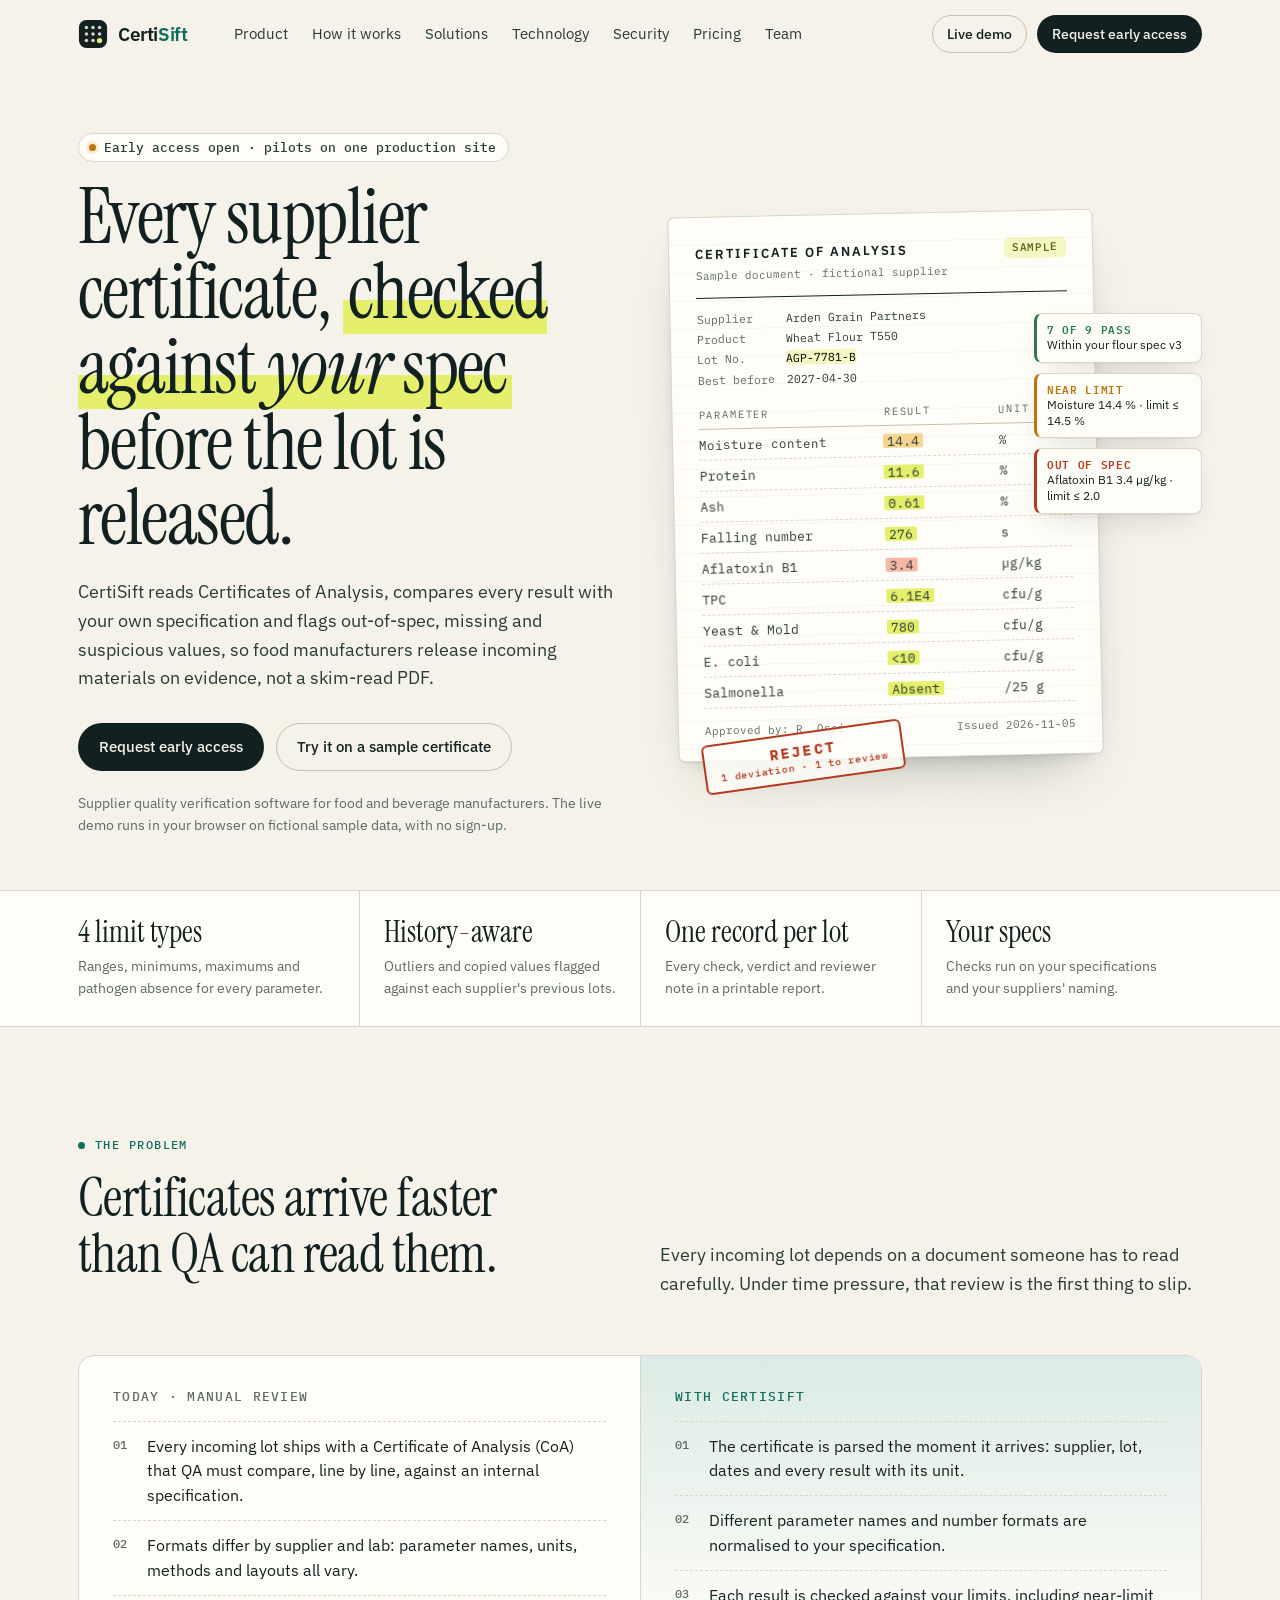
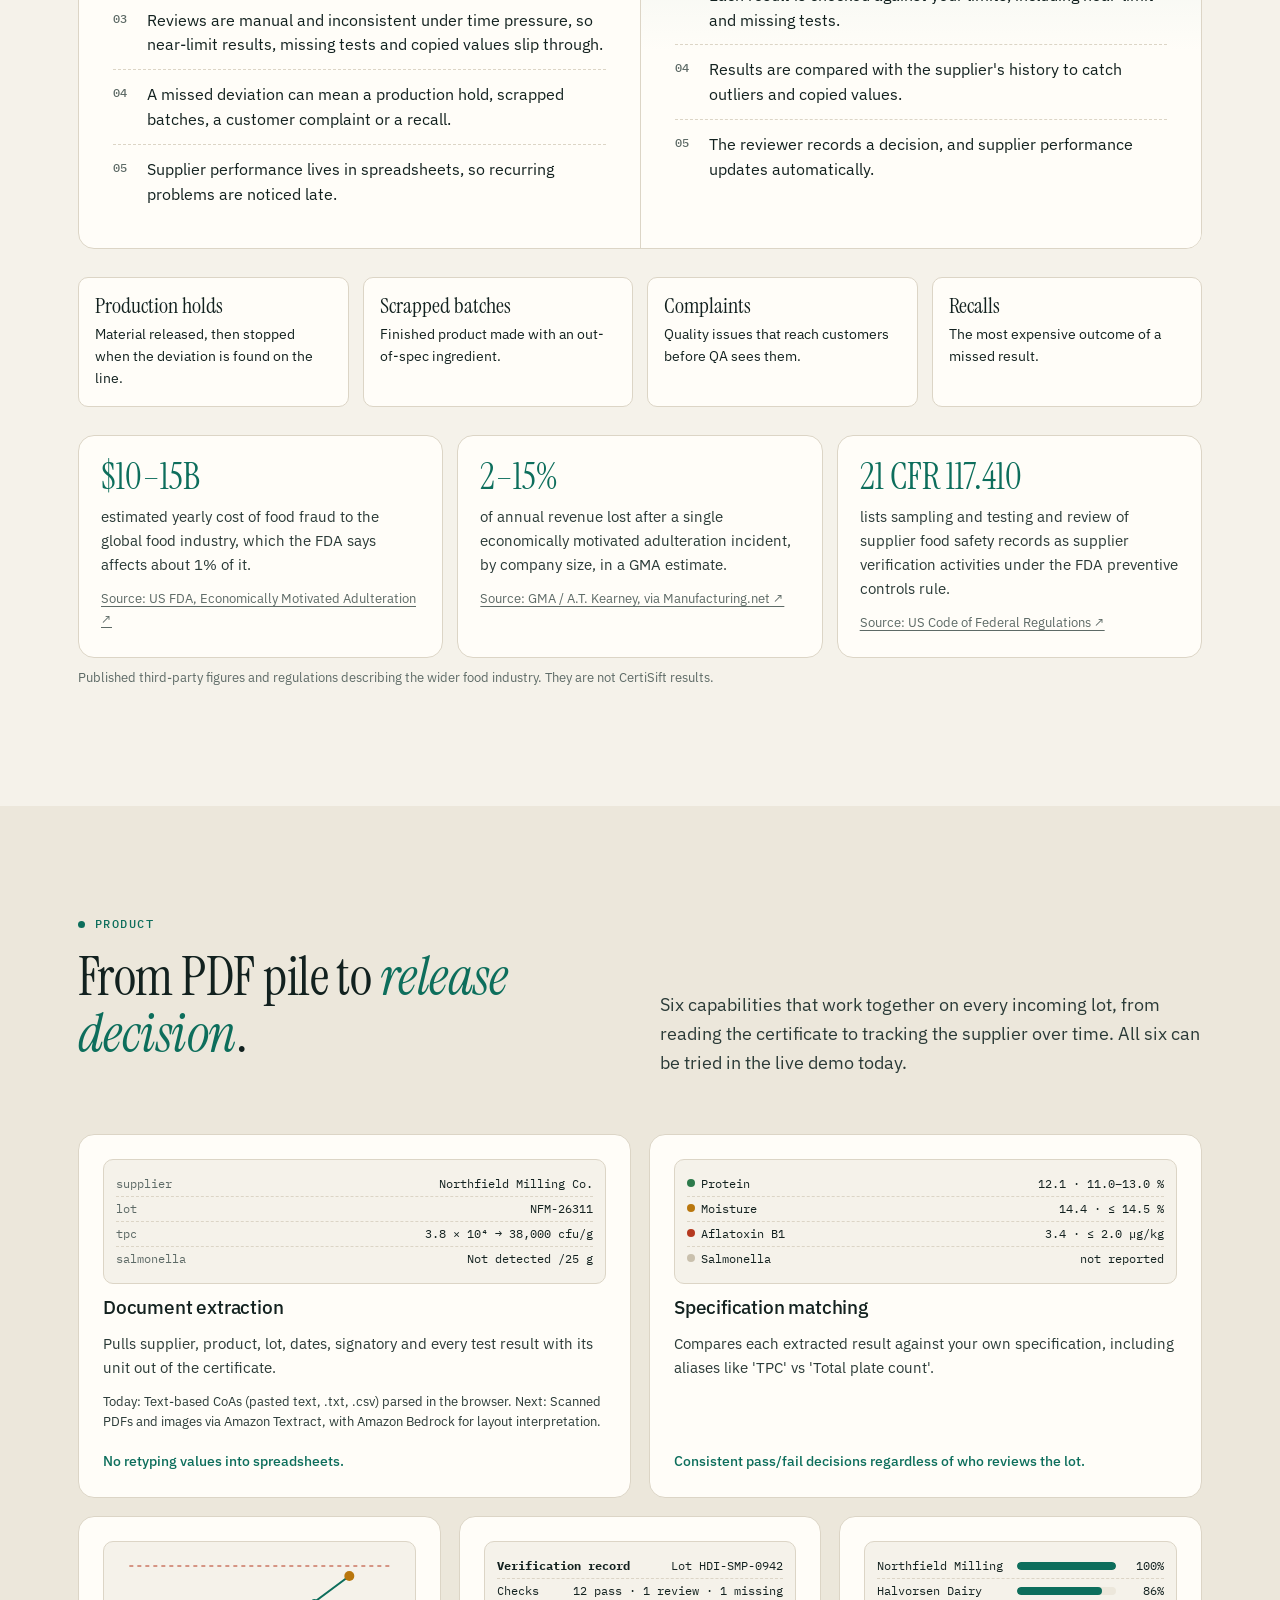
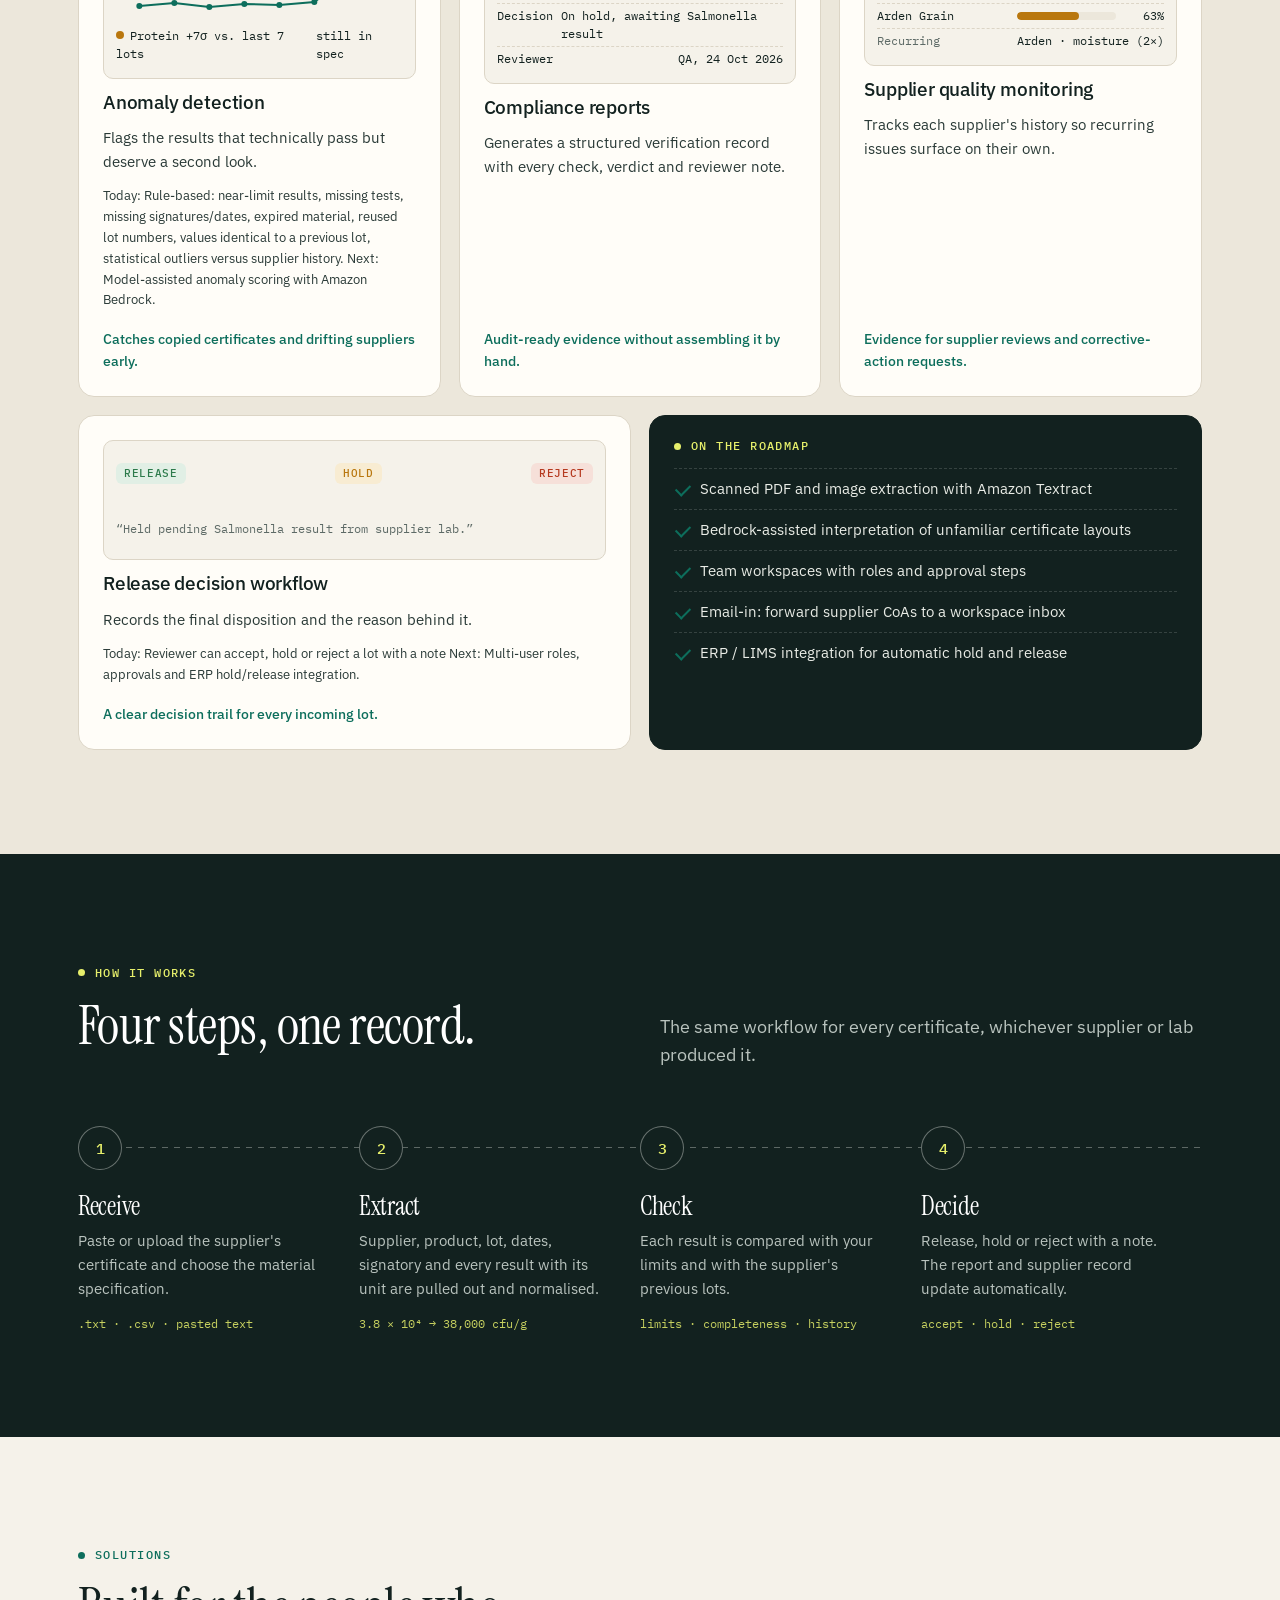
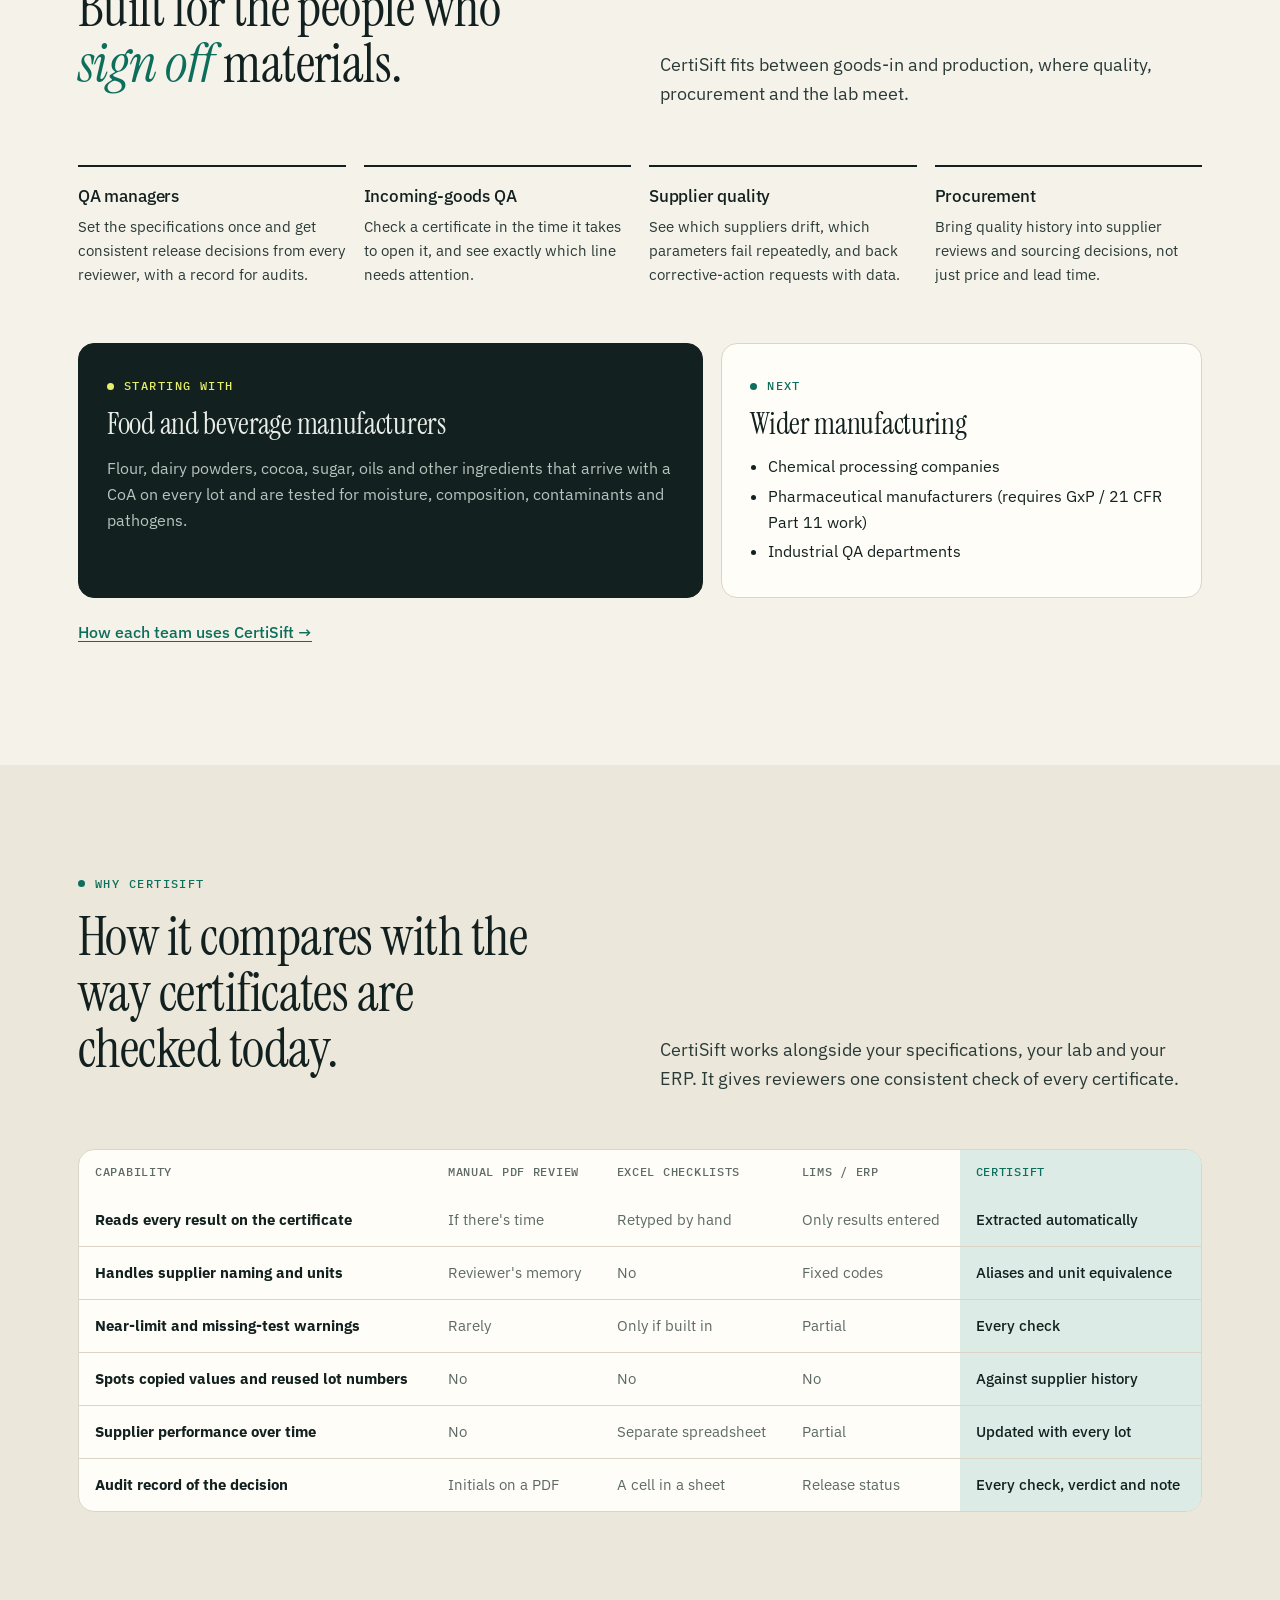
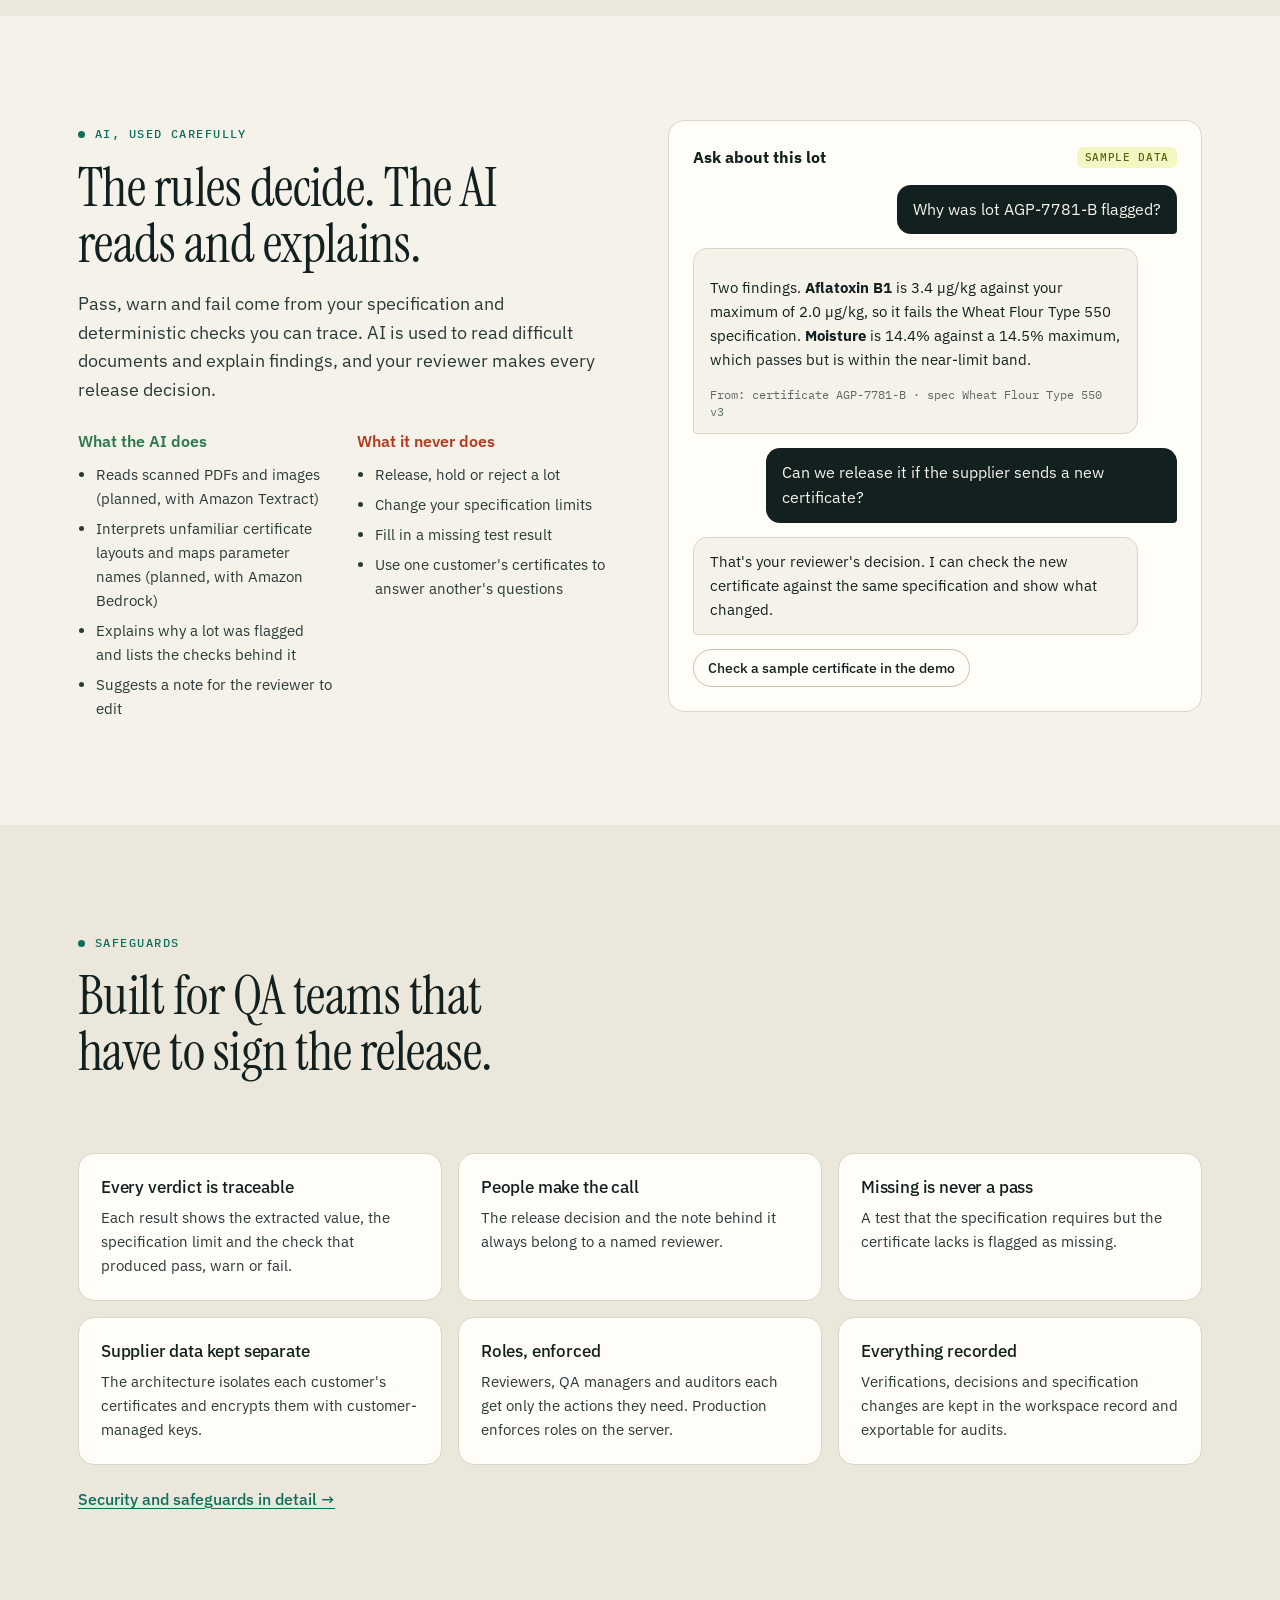
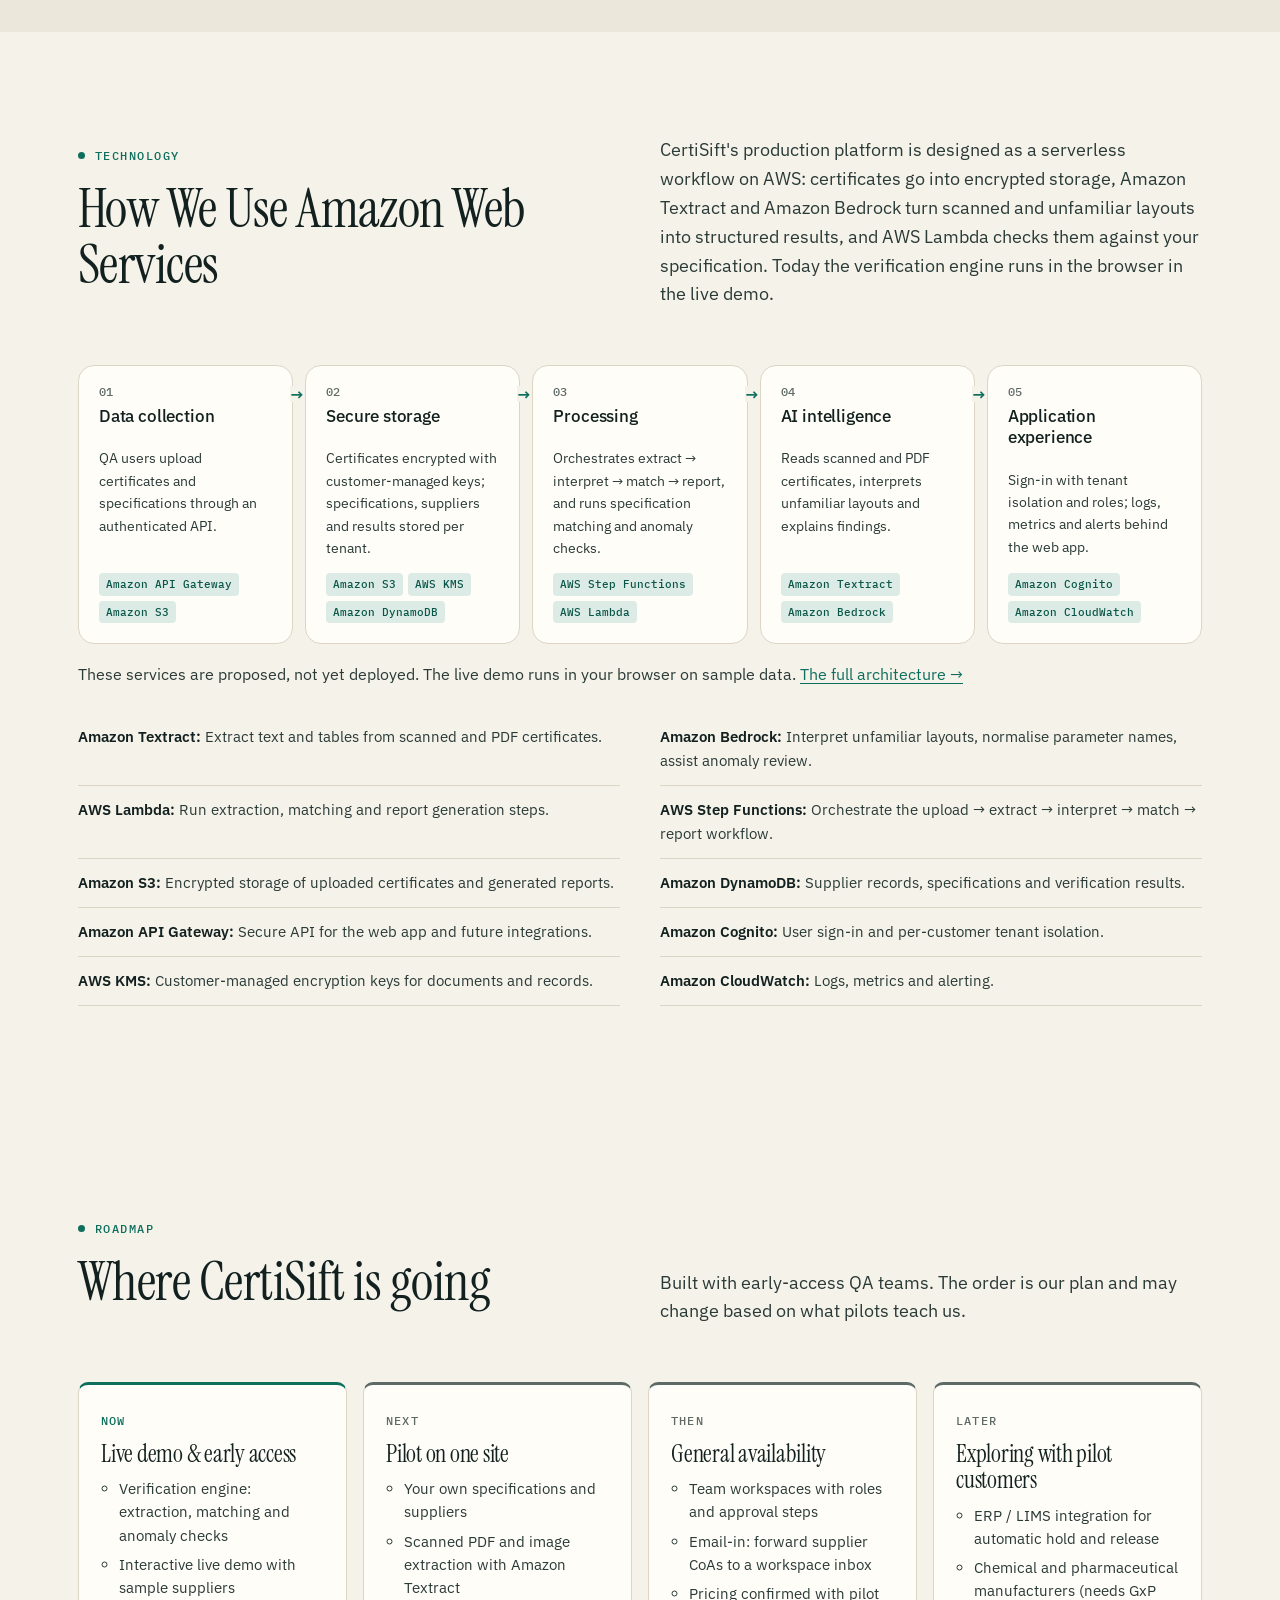
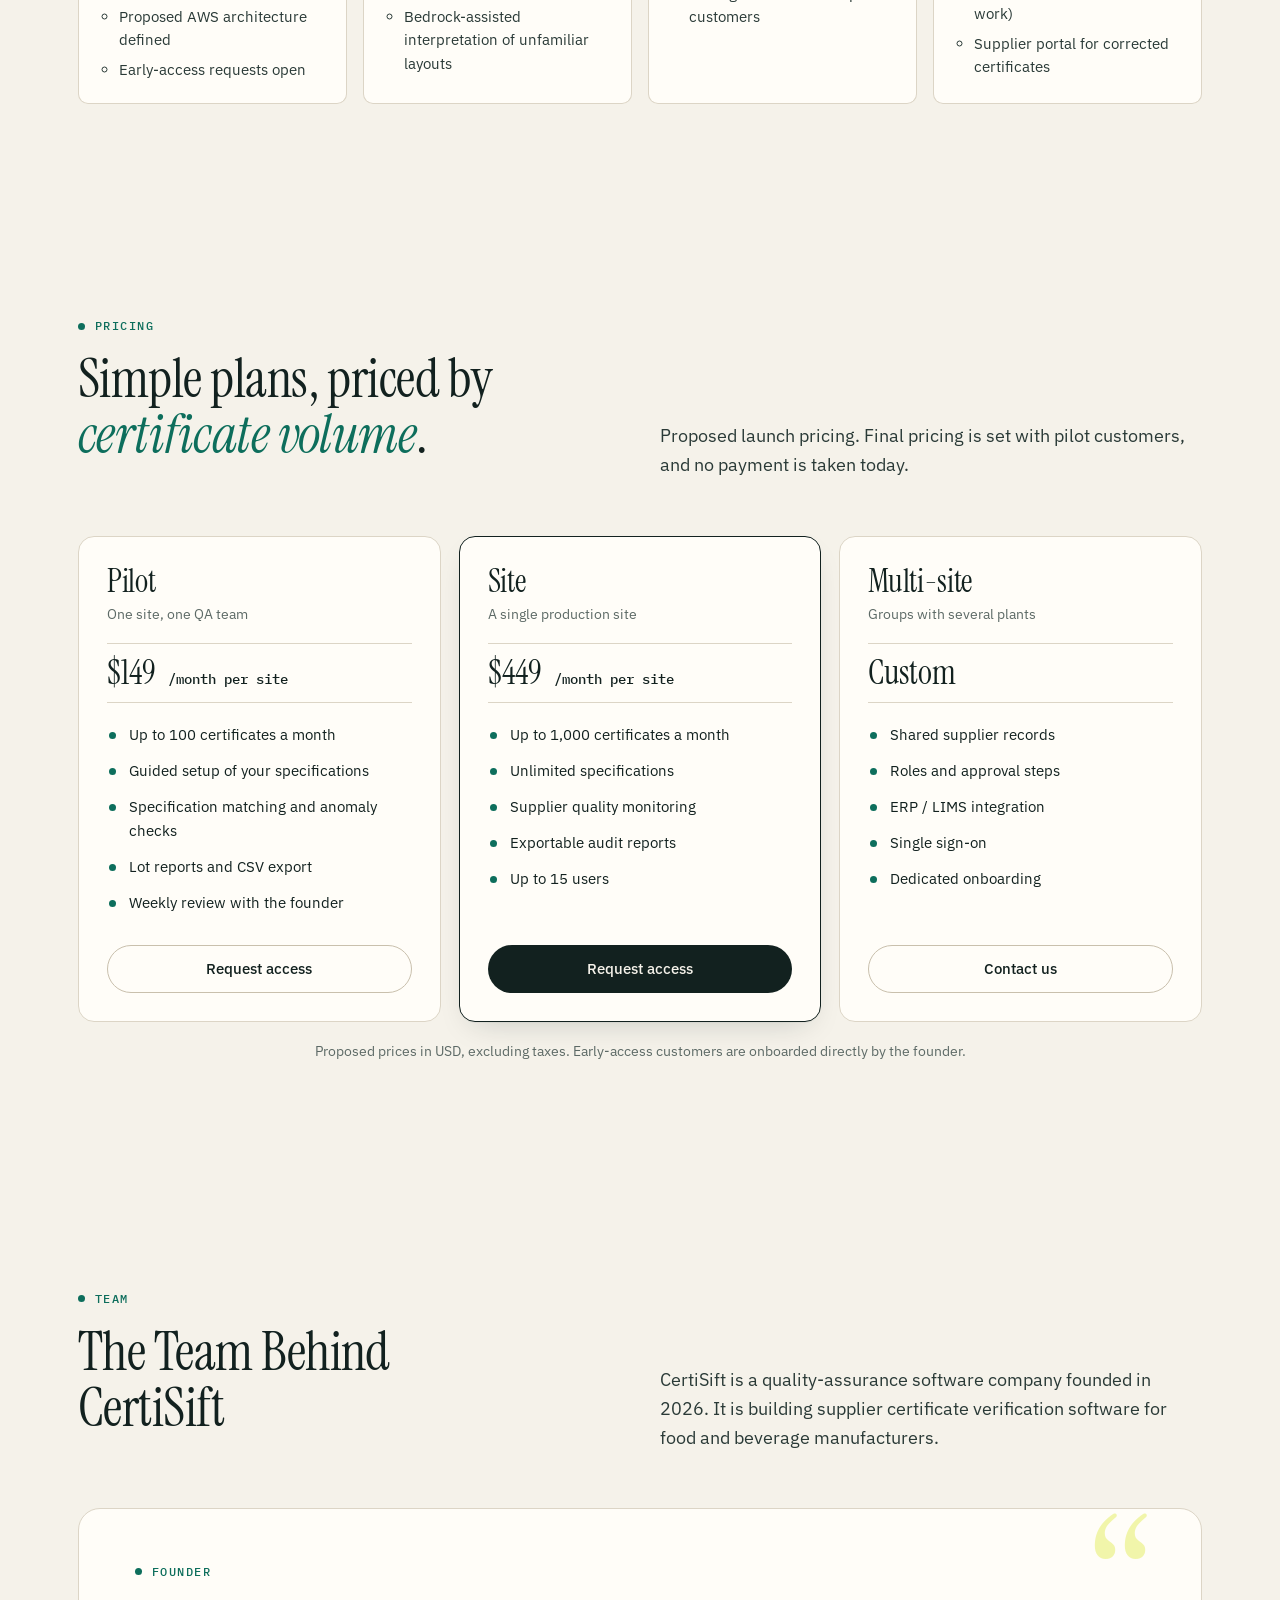
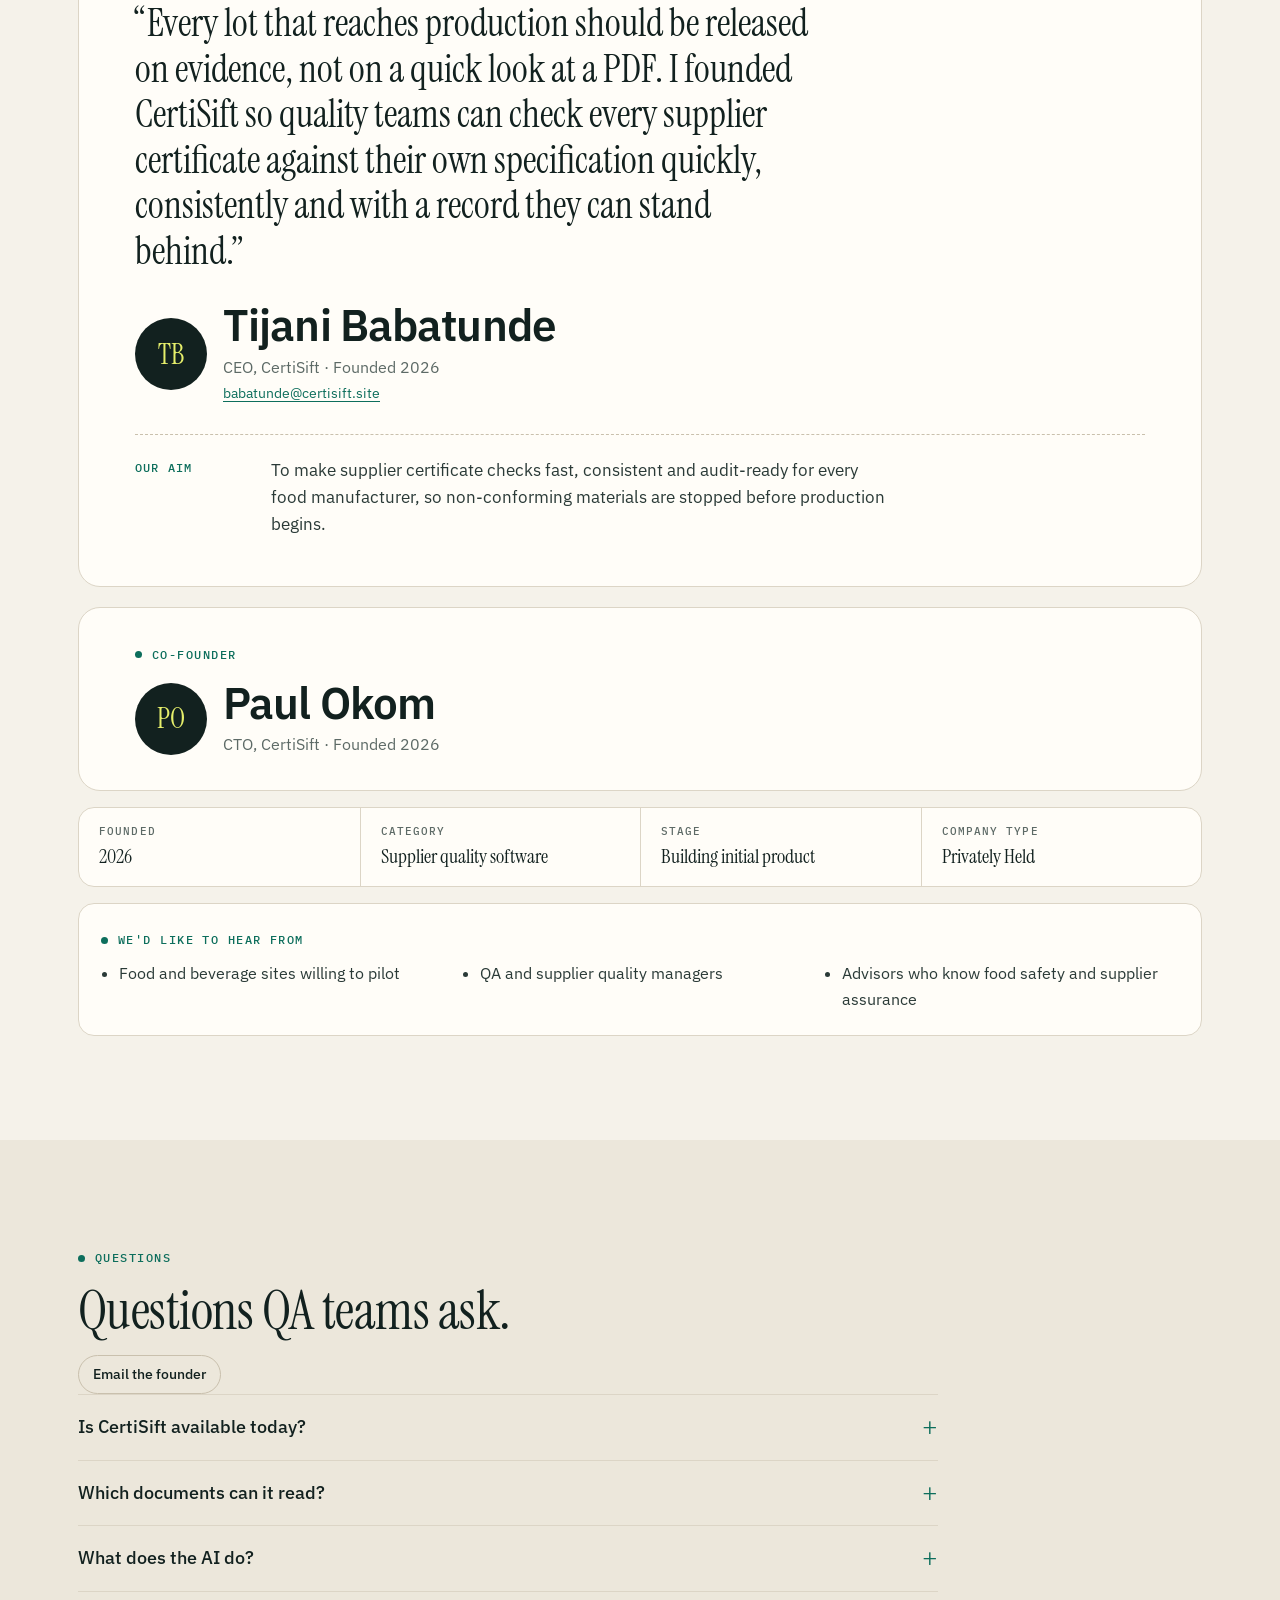
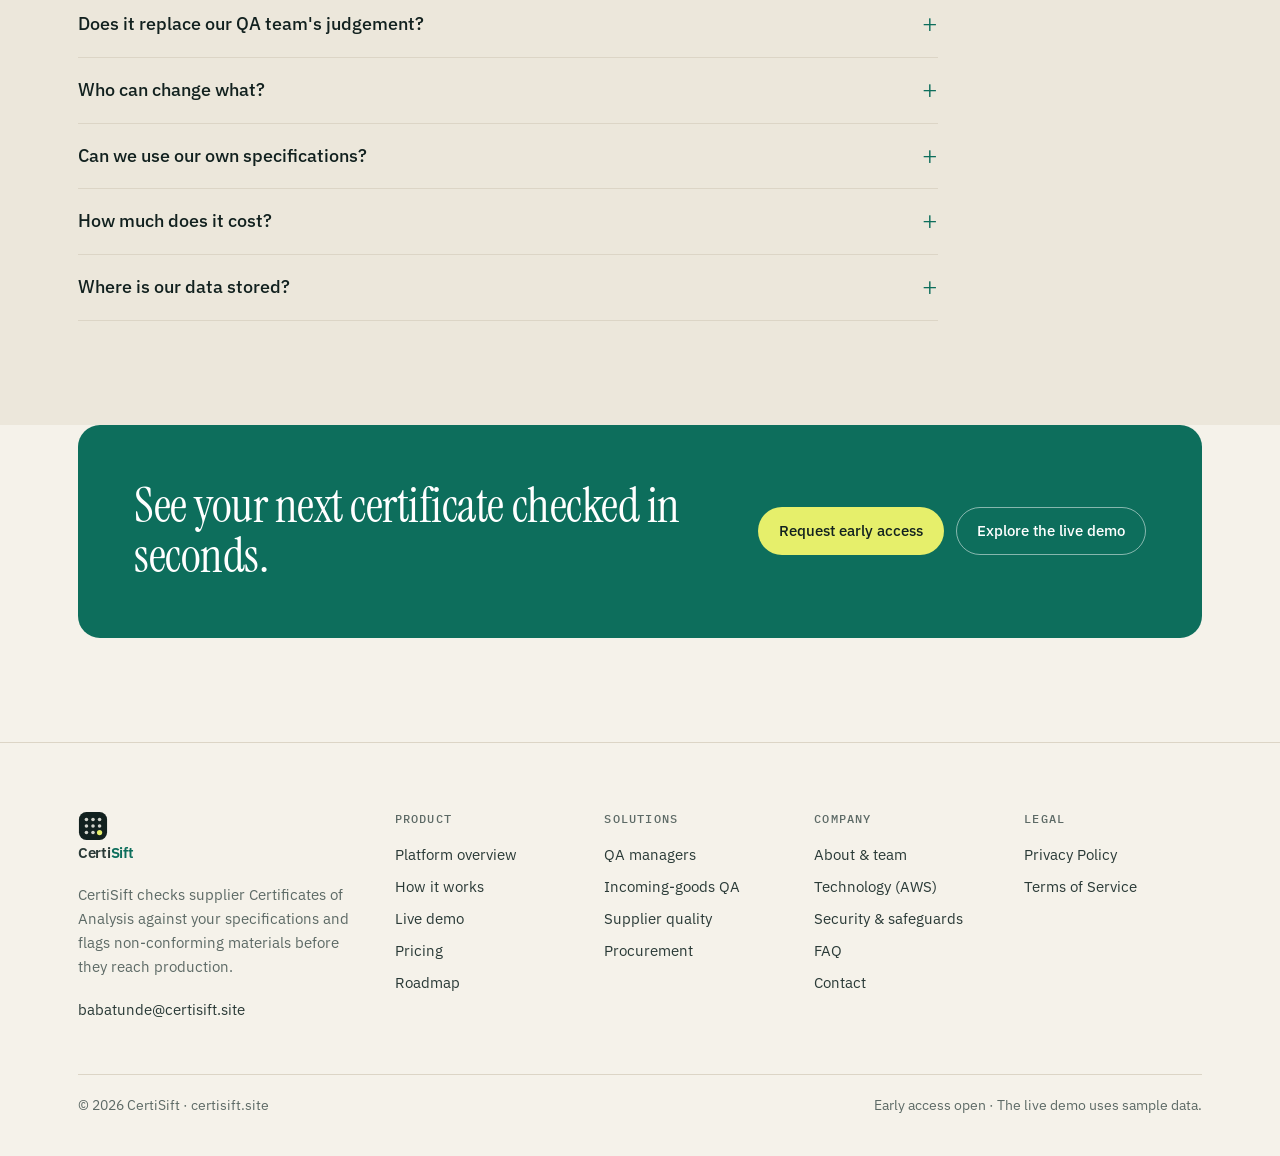
==== commit 7fae38a3: "Add Paul Okom as co-founder and CTO Adds Paul to the founders data, so the Team section (home and Ab" ====
--- a/index.html
+++ b/index.html
@@ -20,7 +20,7 @@
   <link rel="preconnect" href="https://fonts.gstatic.com" crossorigin>
   <link href="https://fonts.googleapis.com/css2?family=IBM+Plex+Mono:wght@400;500;600&family=IBM+Plex+Sans:wght@400;500;600&family=Instrument+Serif:ital@0;1&display=swap" rel="stylesheet">
   <link rel="stylesheet" href="src/styles.css">
-  <script type="application/ld+json">{"@context":"https://schema.org","@type":"Organization","name":"CertiSift","url":"https://www.certisift.site","logo":"https://www.certisift.site/assets/favicon.svg","description":"CertiSift is supplier quality verification software for food and beverage manufacturers. QA and incoming-goods teams use it to check every supplier Certificate of Analysis against their own specifications, catch out-of-spec, missing or suspicious results, and keep an auditable record before a material lot is released to production.","slogan":"Intelligent Quality Verification. Smarter Manufacturing.","foundingDate":"2026","founder":[{"@type":"Person","name":"Tijani Babatunde","jobTitle":"CEO"}],"email":"babatunde@certisift.site"}</script>
+  <script type="application/ld+json">{"@context":"https://schema.org","@type":"Organization","name":"CertiSift","url":"https://www.certisift.site","logo":"https://www.certisift.site/assets/favicon.svg","description":"CertiSift is supplier quality verification software for food and beverage manufacturers. QA and incoming-goods teams use it to check every supplier Certificate of Analysis against their own specifications, catch out-of-spec, missing or suspicious results, and keep an auditable record before a material lot is released to production.","slogan":"Intelligent Quality Verification. Smarter Manufacturing.","foundingDate":"2026","founder":[{"@type":"Person","name":"Tijani Babatunde","jobTitle":"CEO"},{"@type":"Person","name":"Paul Okom","jobTitle":"CTO"}],"email":"babatunde@certisift.site"}</script>
 </head>
 <body>
   <a href="#main" class="sr-only">Skip to content</a>
@@ -306,6 +306,15 @@
           </figcaption>
           <div class="aim"><span>Our aim</span><p>To make supplier certificate checks fast, consistent and audit-ready for every food manufacturer, so non-conforming materials are stopped before production begins.</p></div>
         </figure>
+        <figure class="founder compact">
+          <span class="eyebrow">Co-founder</span>
+          
+          <figcaption>
+            <div class="mono-badge" aria-hidden="true">PO</div>
+            <div><b>Paul Okom</b><span>CTO, CertiSift · Founded 2026</span></div>
+          </figcaption>
+          
+        </figure>
         <dl class="facts"><div><dt>Founded</dt><dd>2026</dd></div><div><dt>Category</dt><dd>Supplier quality software</dd></div><div><dt>Stage</dt><dd>Building initial product</dd></div><div><dt>Company type</dt><dd>Privately Held</dd></div></dl>
         <div class="hear card"><span class="eyebrow">We'd like to hear from</span><ul><li>Food and beverage sites willing to pilot</li><li>QA and supplier quality managers</li><li>Advisors who know food safety and supplier assurance</li></ul></div>
       </div>
--- a/src/styles.css
+++ b/src/styles.css
@@ -247,6 +247,10 @@
 .founder .aim { margin-top: 28px; padding-top: 22px; border-top: 1px dashed var(--rule-2); display: grid; grid-template-columns: 120px 1fr; gap: 16px; }
 .founder .aim span { font: 500 12px/1.9 var(--mono); letter-spacing: .1em; text-transform: uppercase; color: var(--teal); }
 .founder .aim p { margin: 0; font-size: 17px; color: var(--ink-2); max-width: 62ch; }
+.founder + .founder { margin-top: 20px; }
+.founder.compact { padding: 32px 56px; }
+.founder.compact::before { content: none; }
+.founder.compact figcaption { margin-top: 14px; }
 @media (max-width: 700px) { .founder { padding: 32px 24px; } .founder .aim { grid-template-columns: 1fr; gap: 4px; } }
 
 /* FAQ */
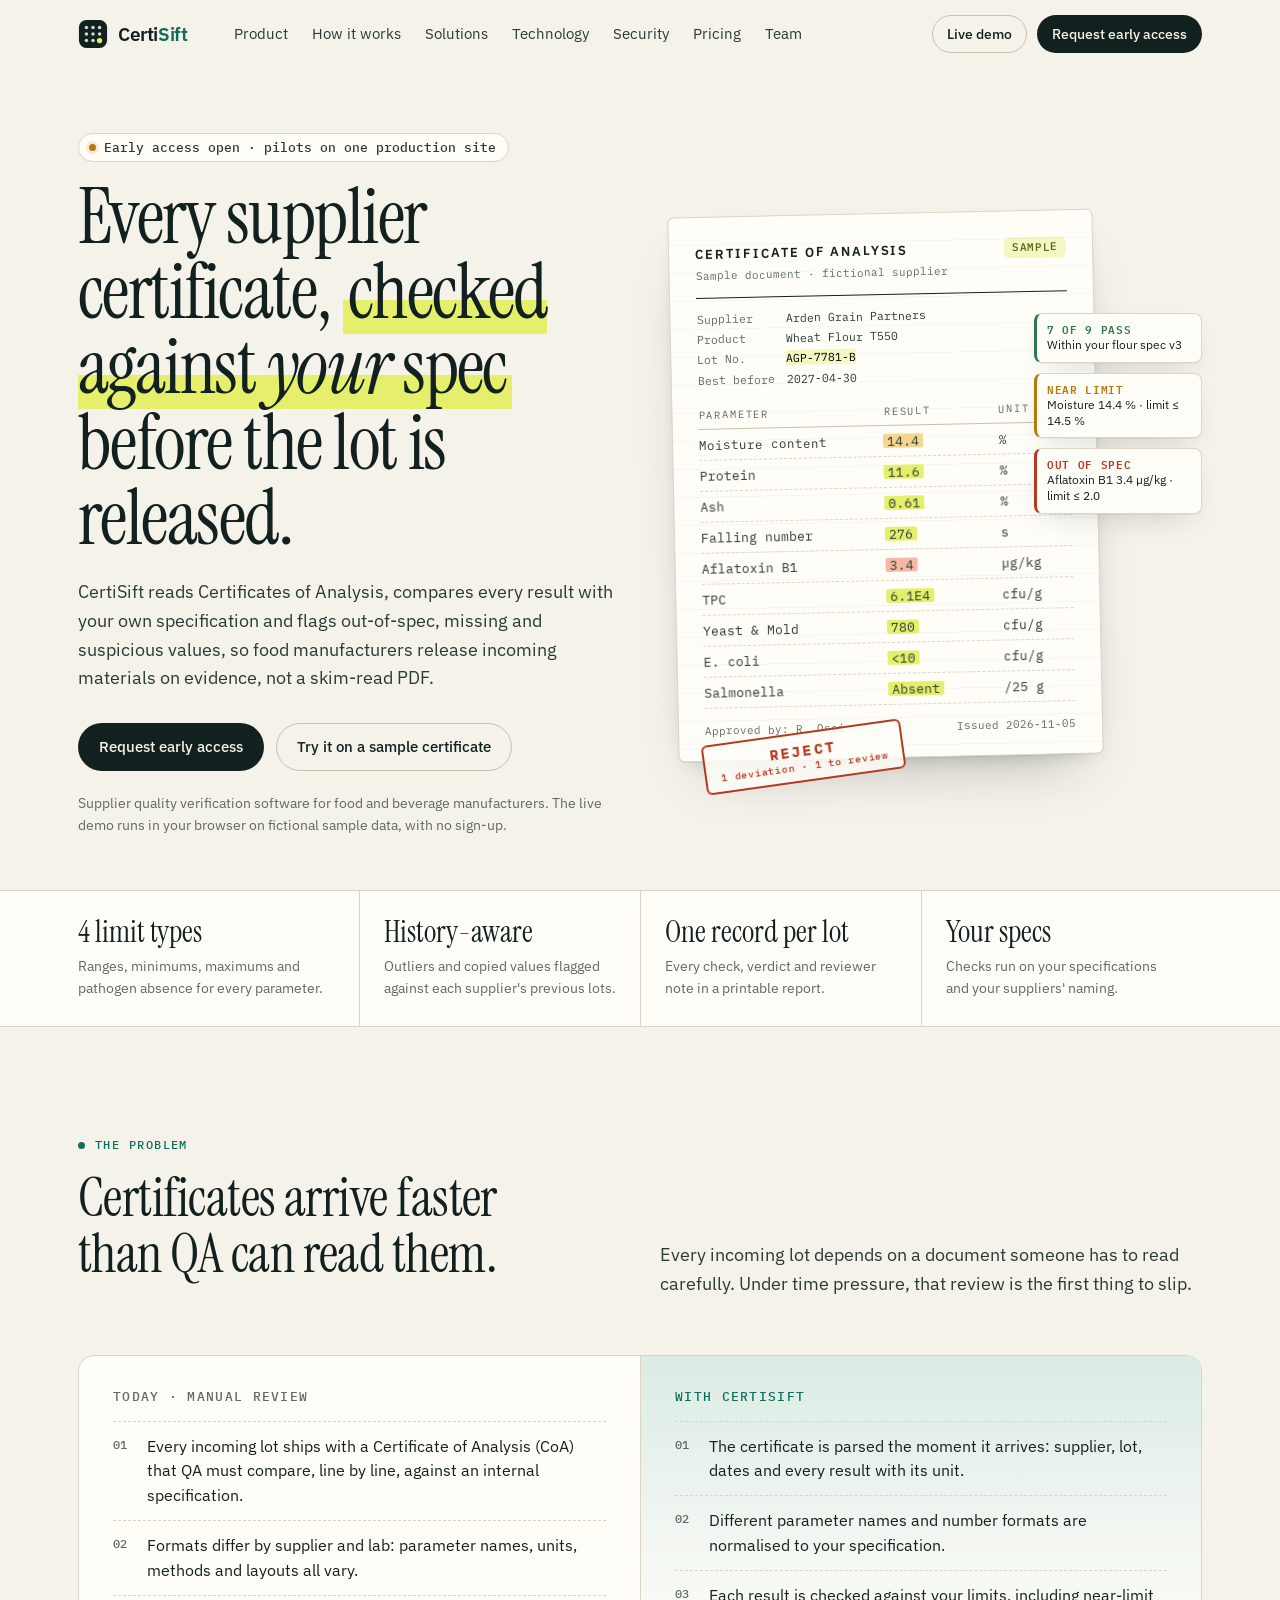
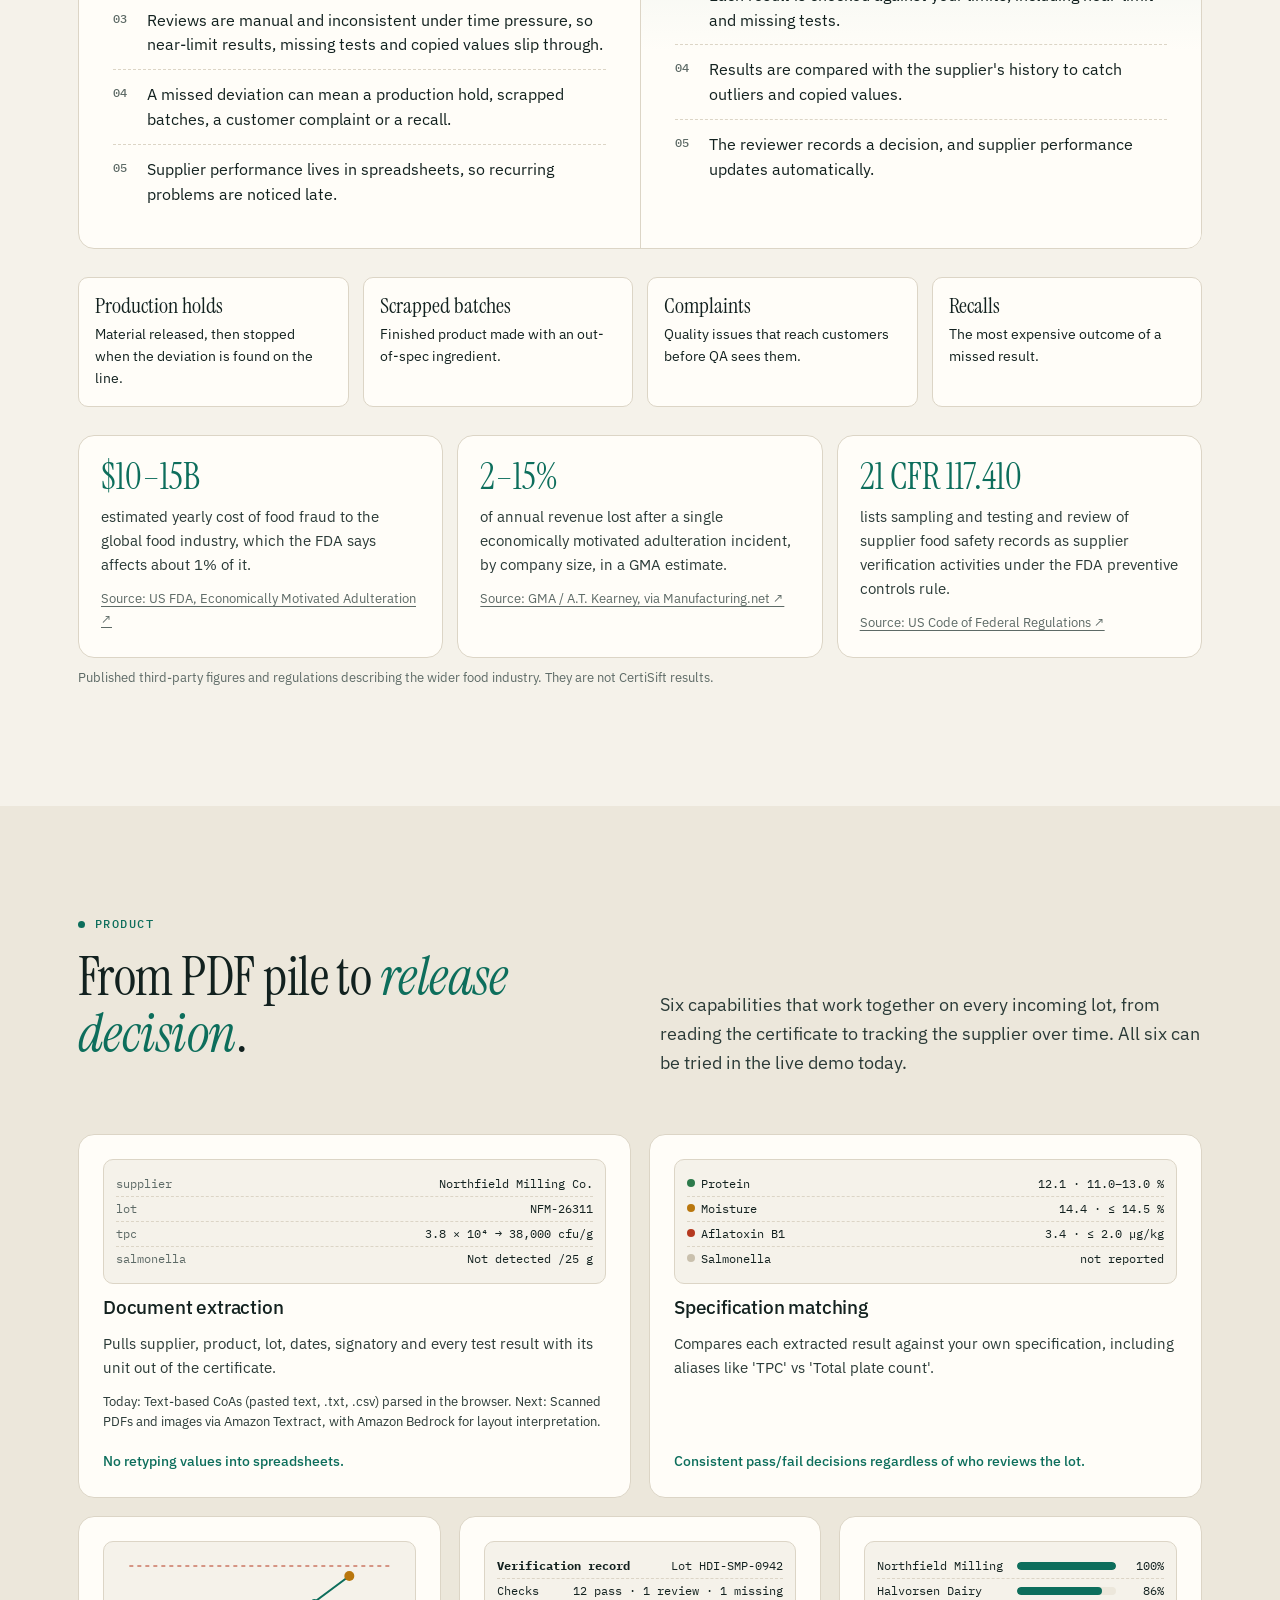
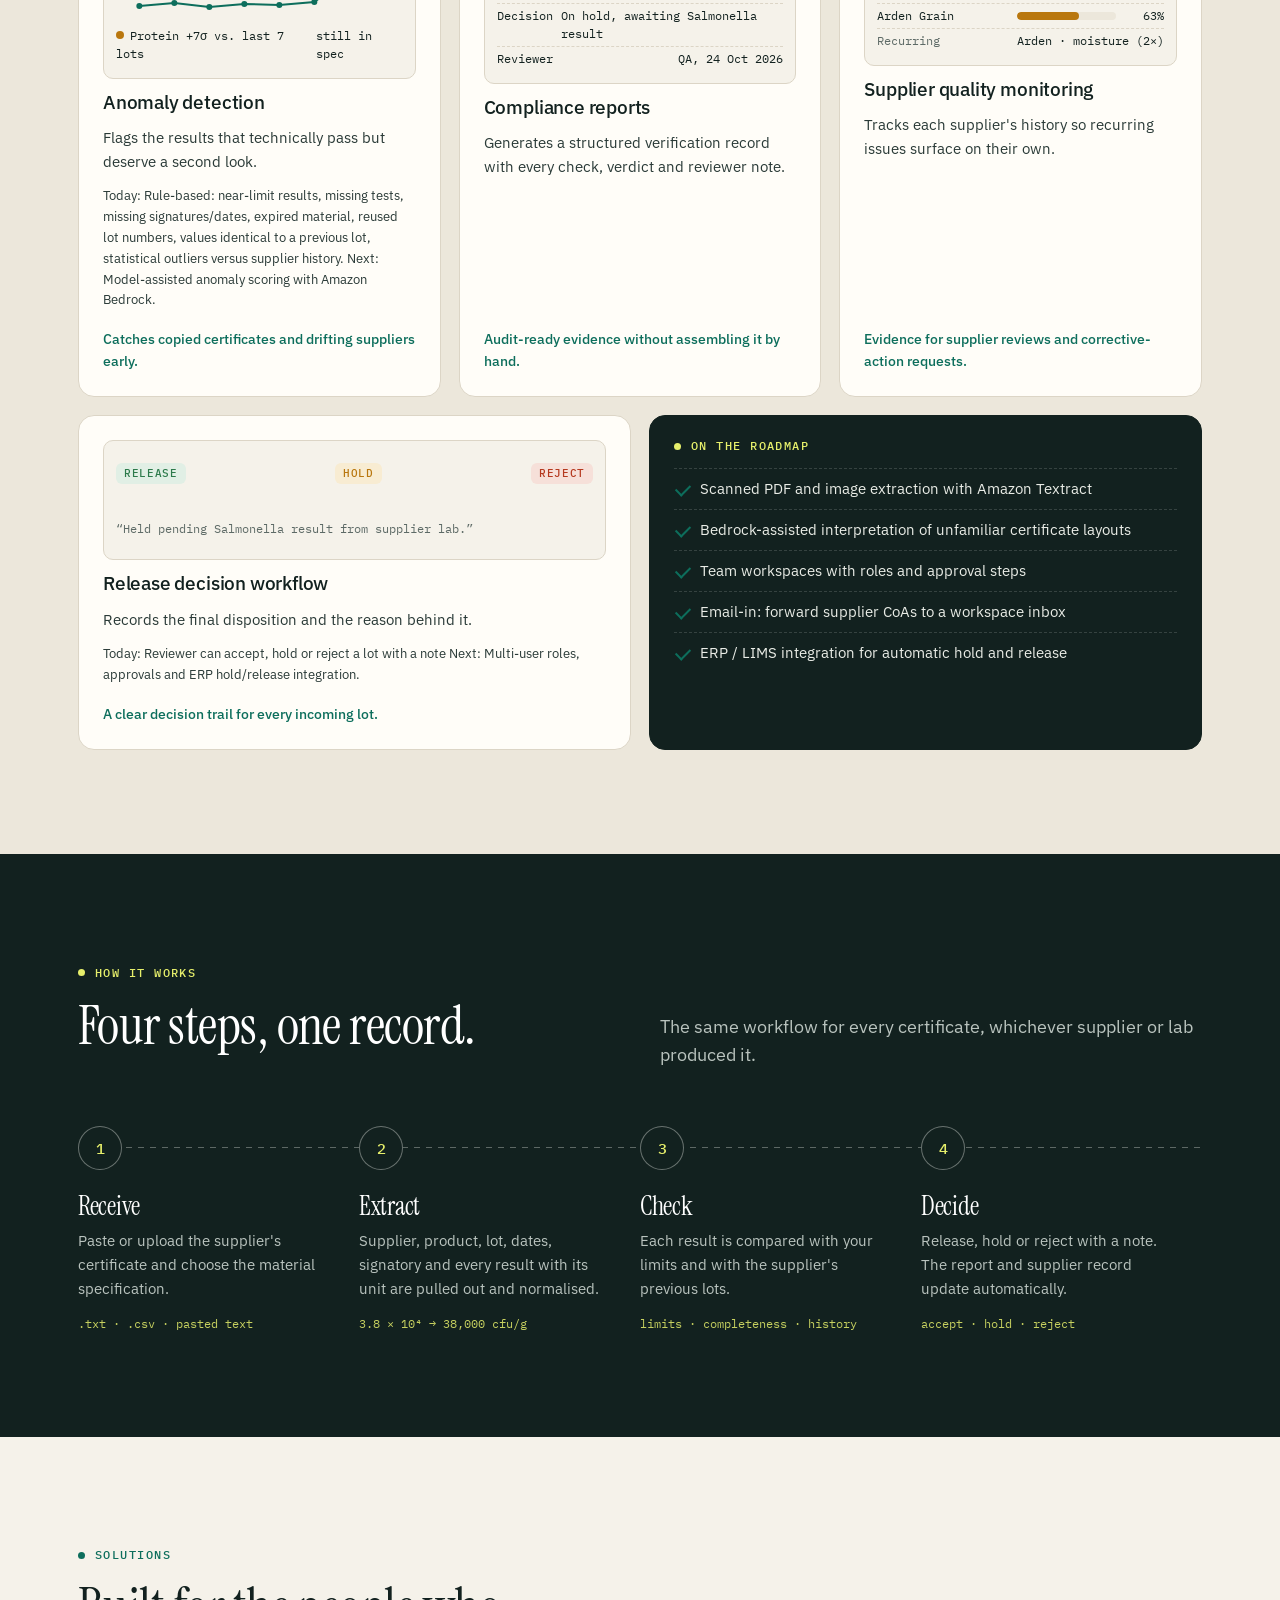
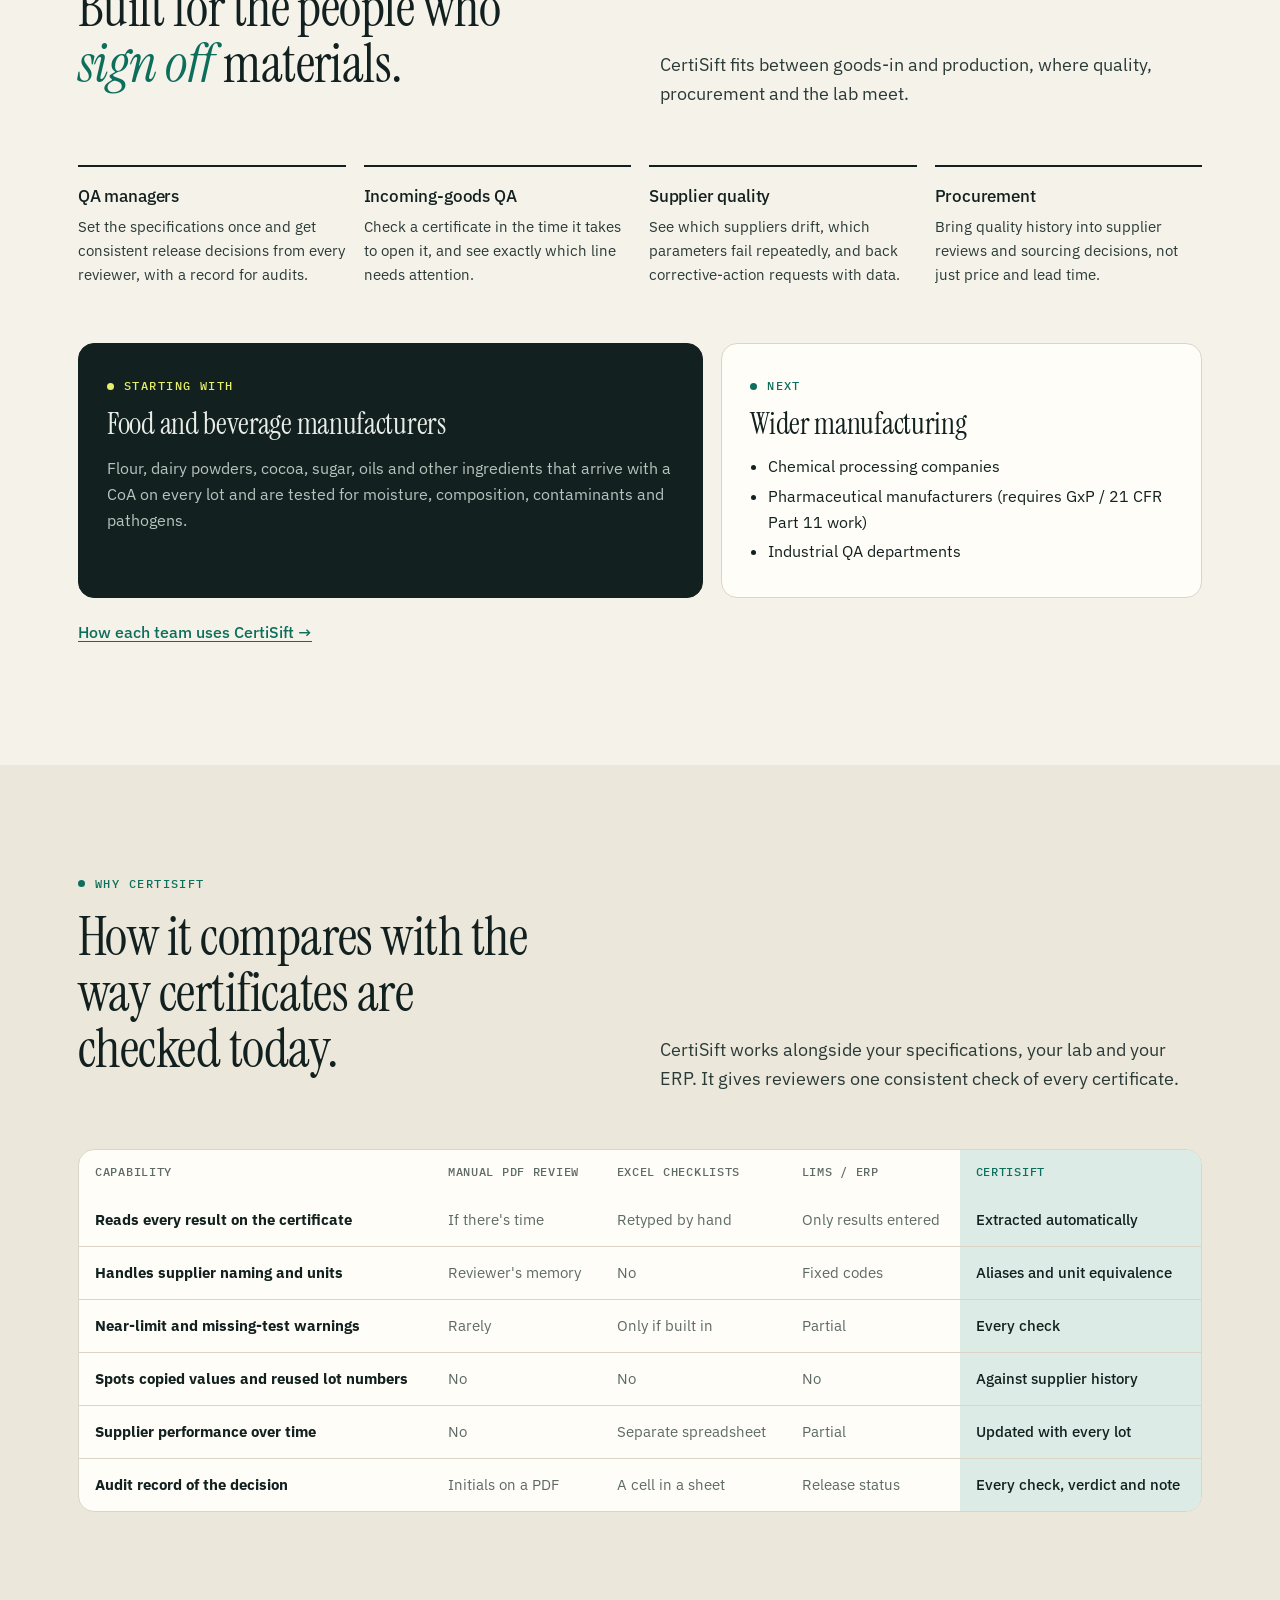
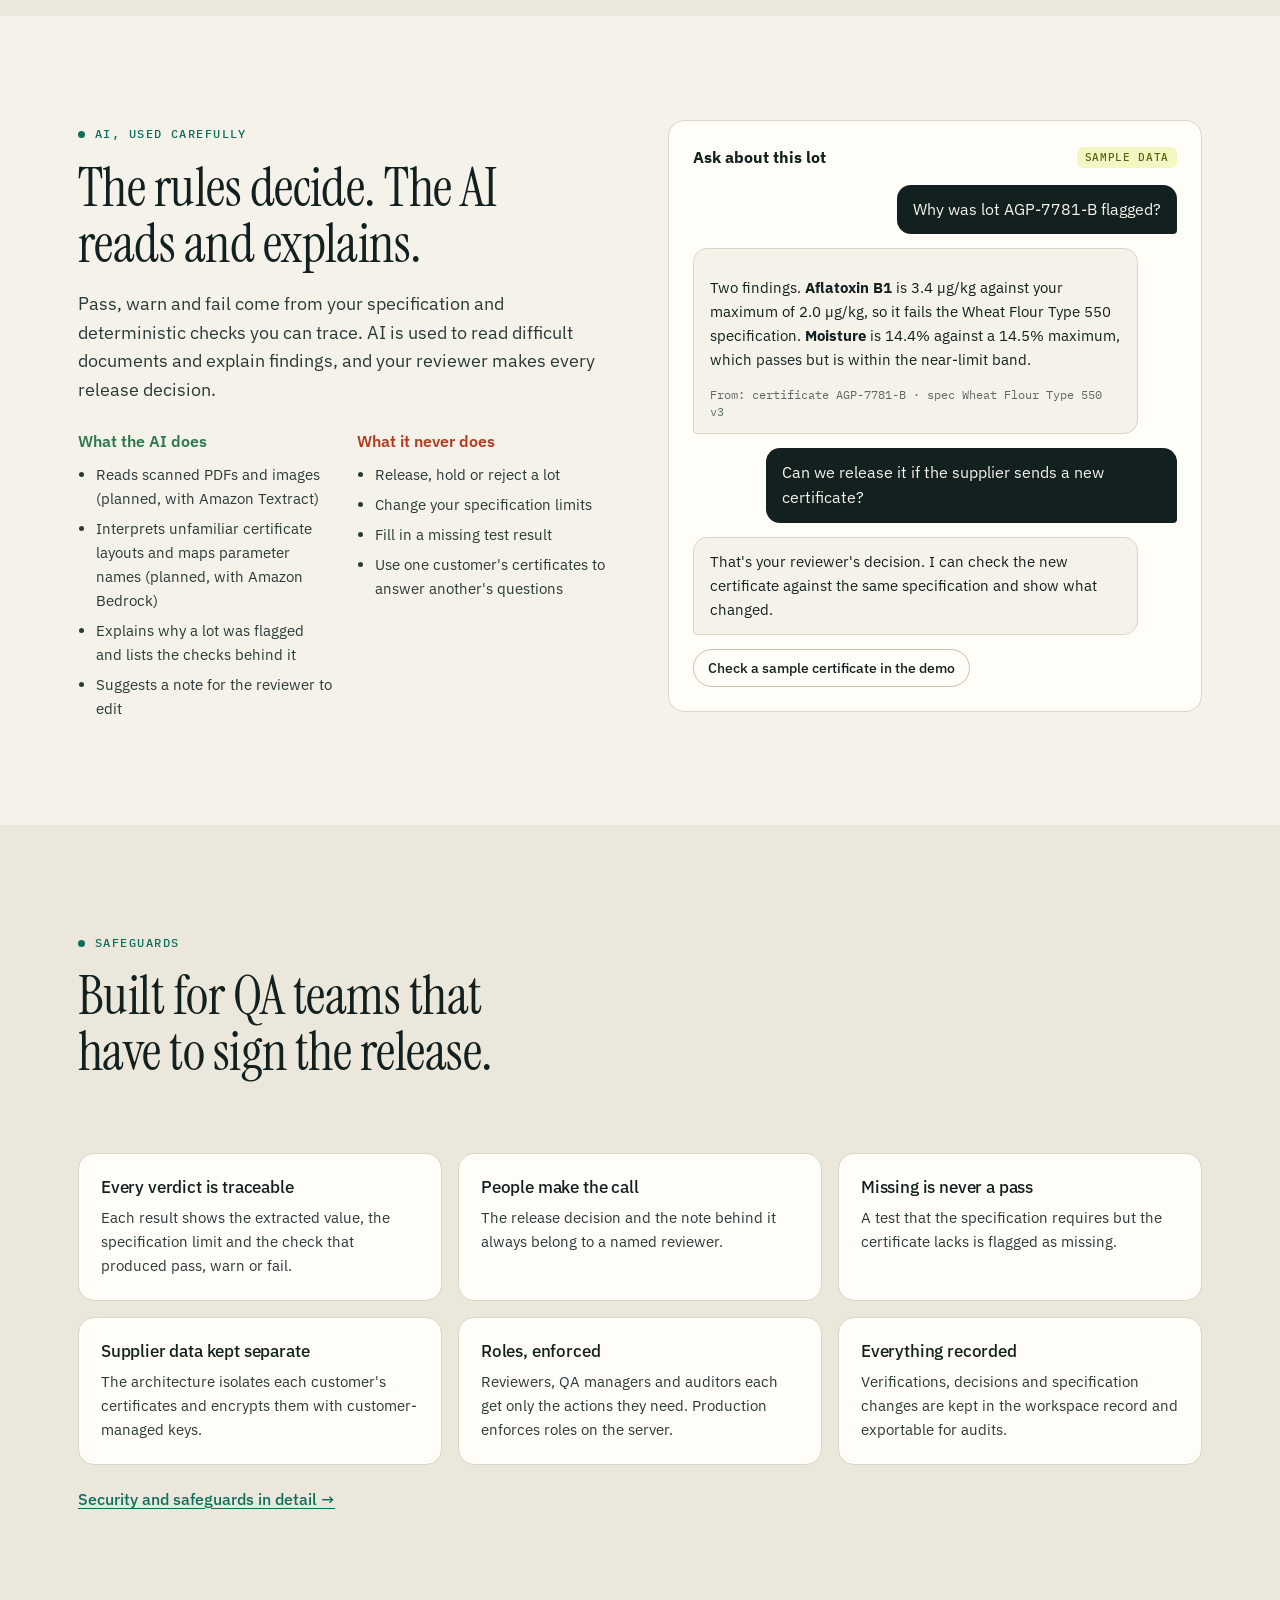
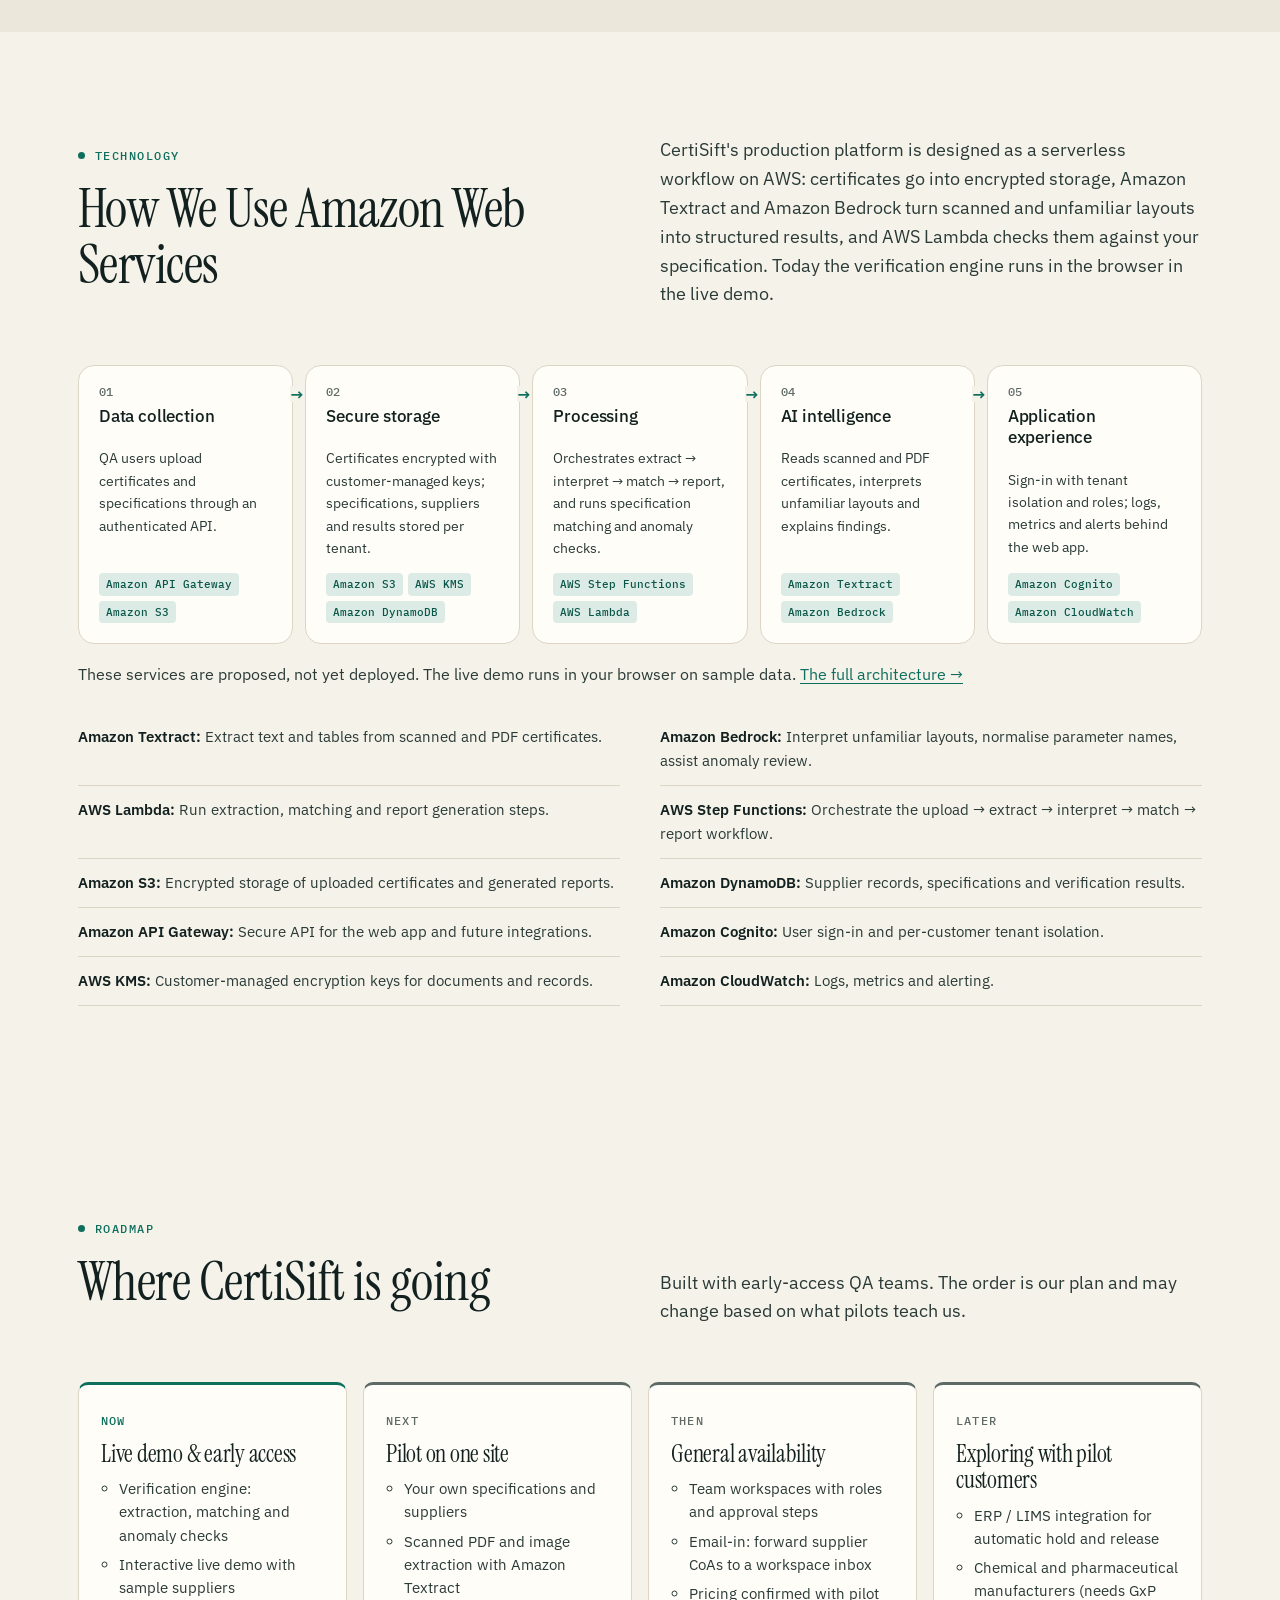
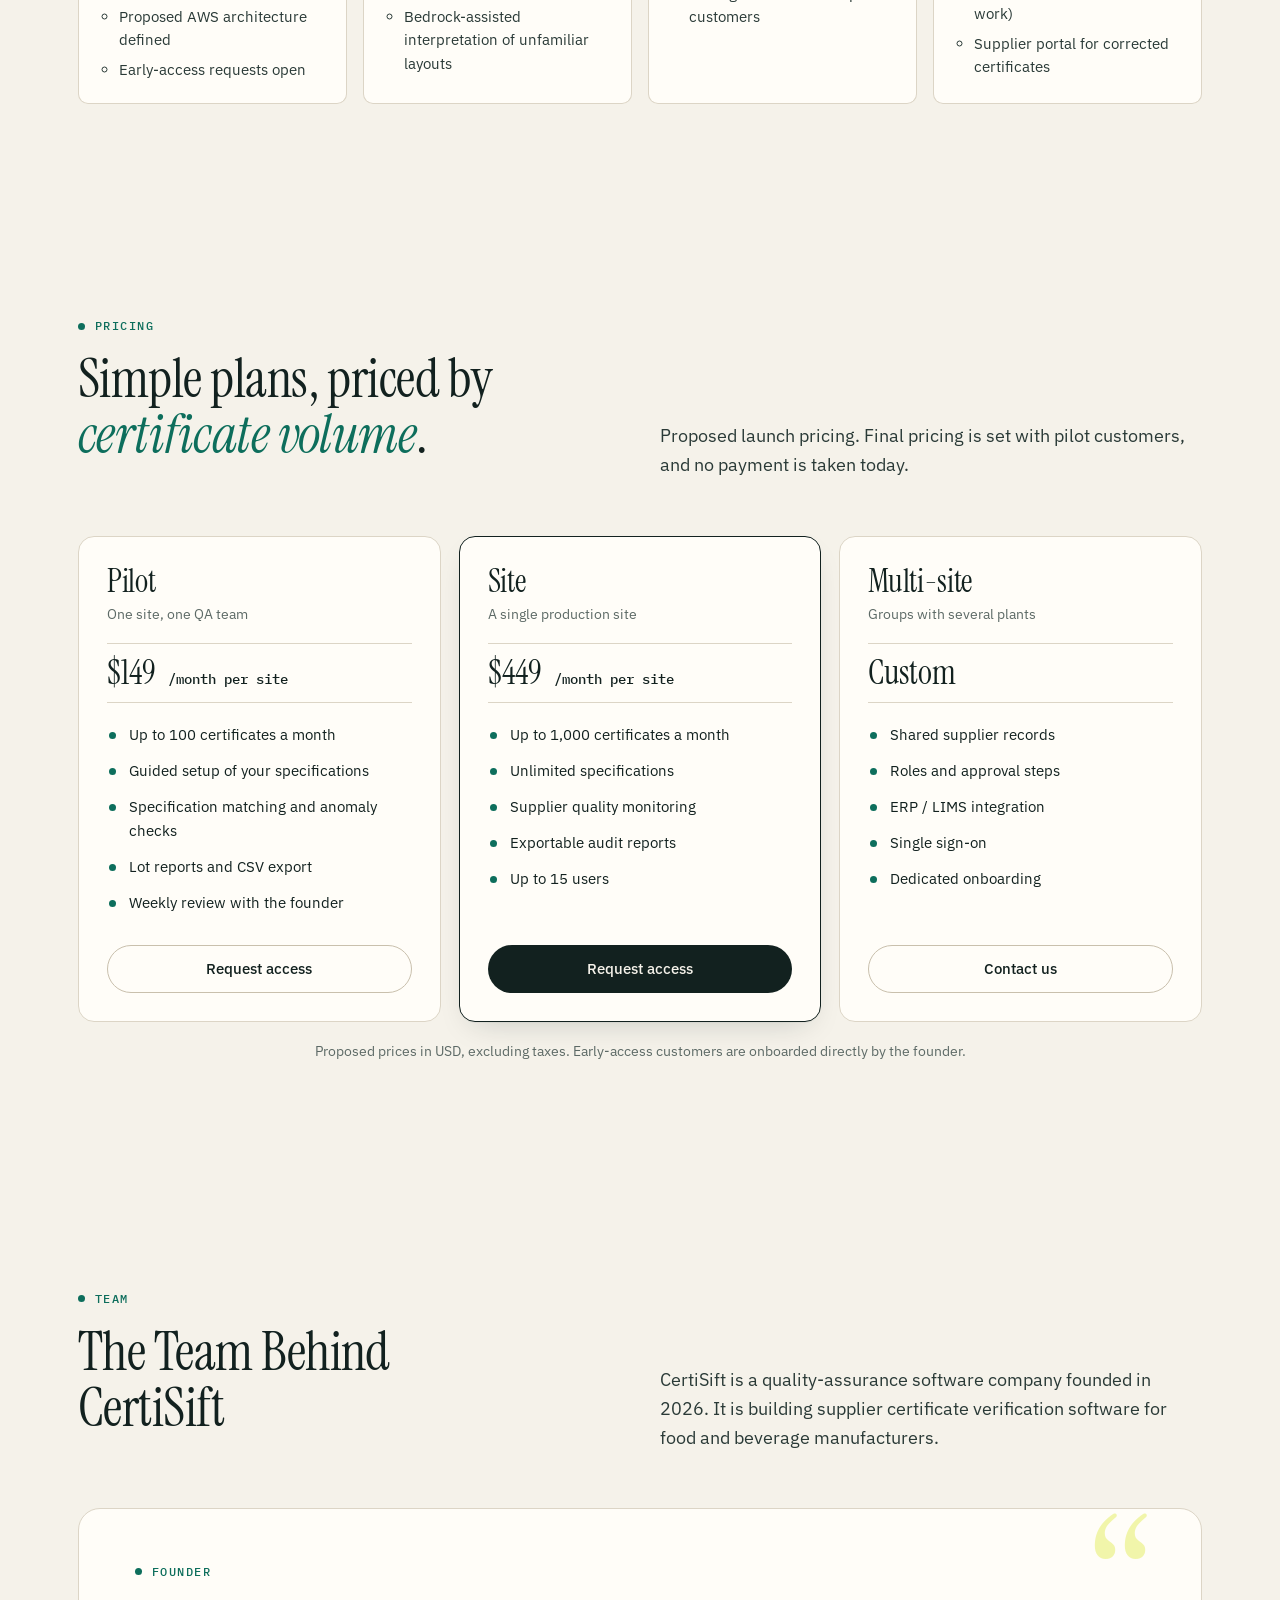
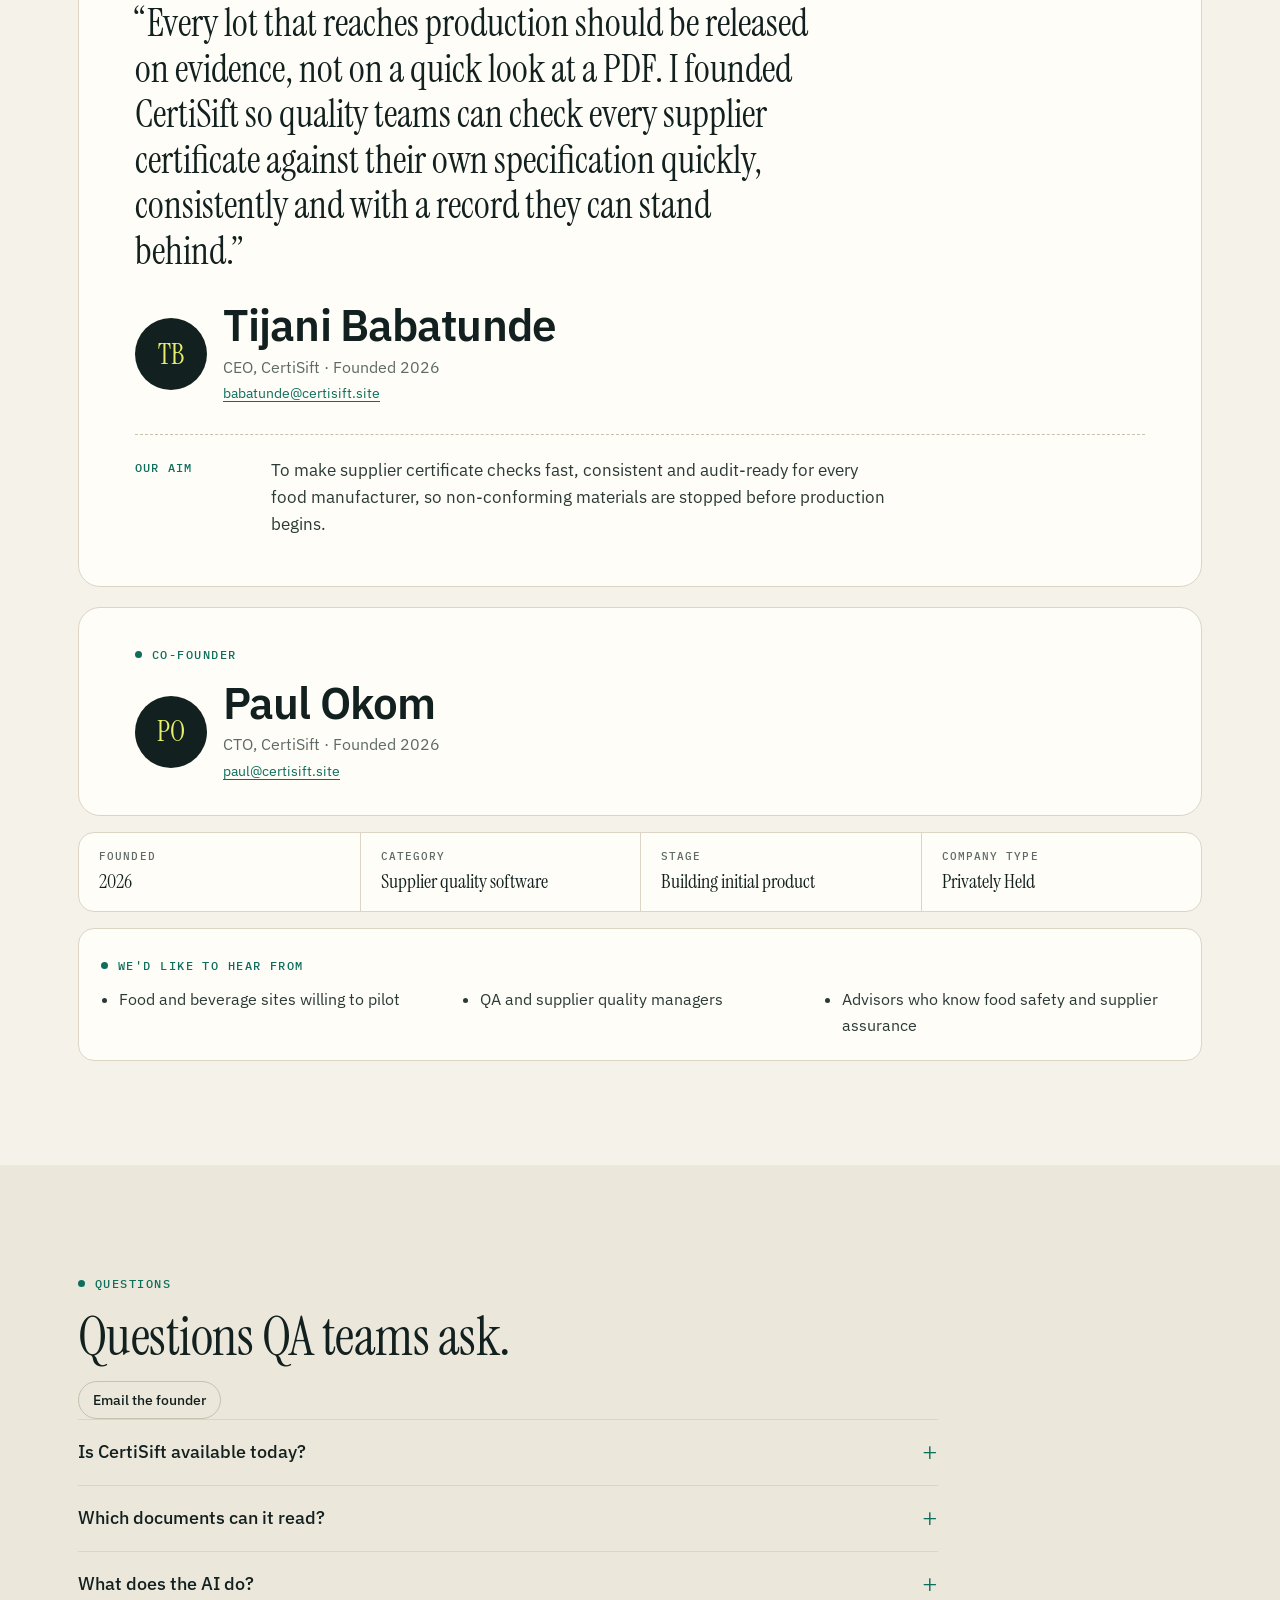
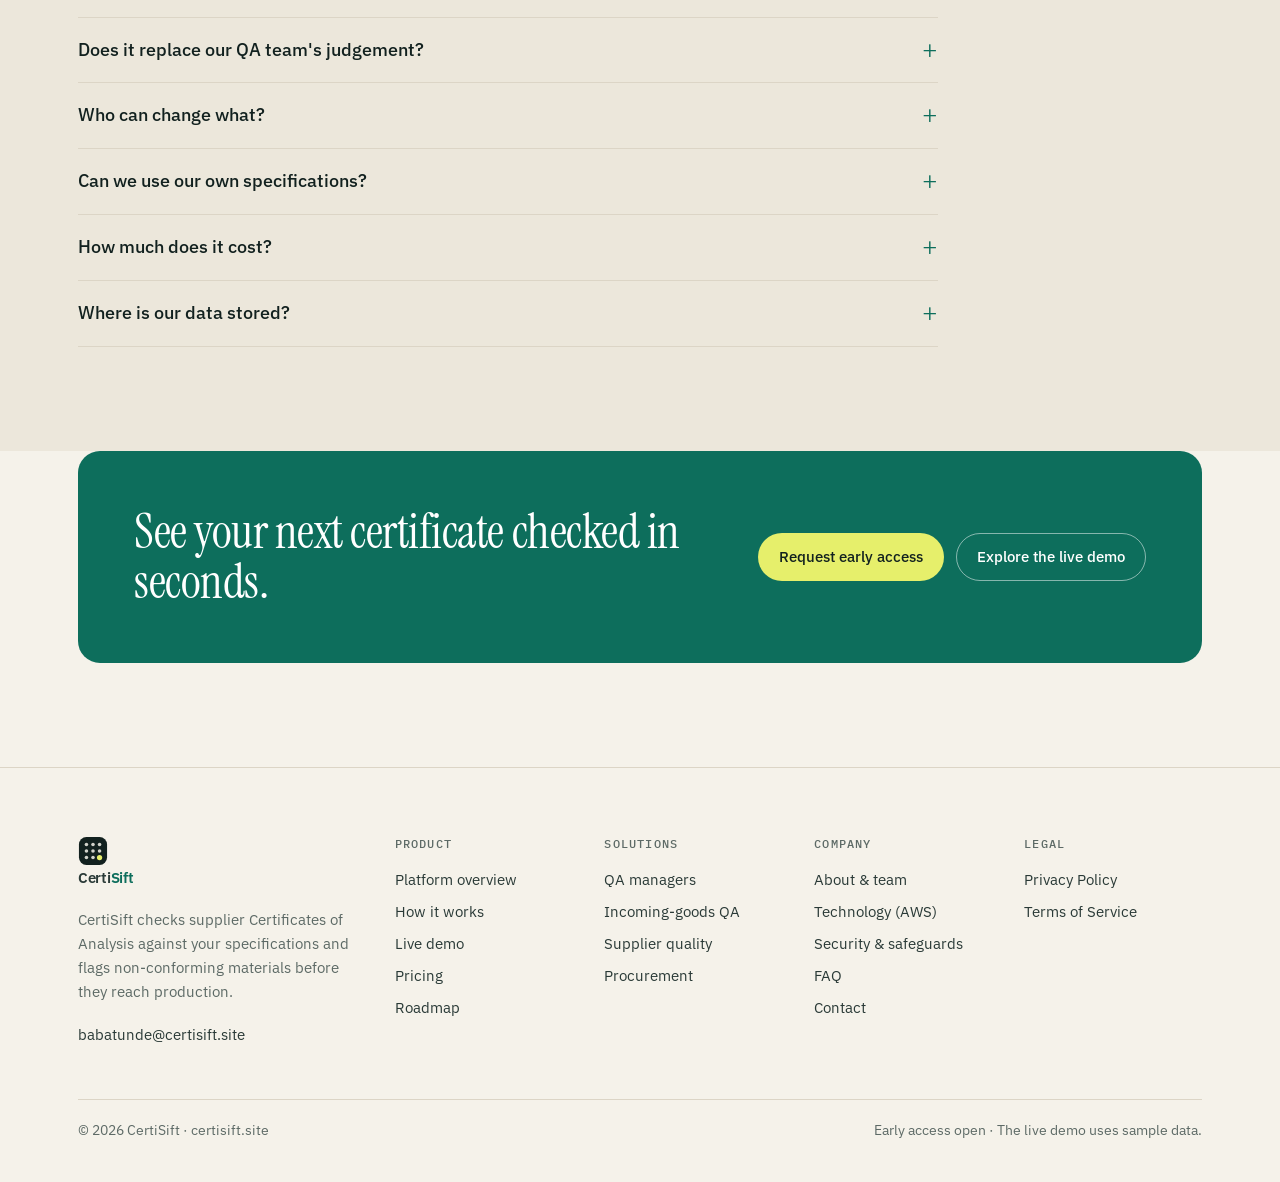
==== commit 378a3797: "Show paul@certisift.site on Paul Okom's card Each founder now carries their own email in the founder" ====
--- a/index.html
+++ b/index.html
@@ -311,7 +311,7 @@
           
           <figcaption>
             <div class="mono-badge" aria-hidden="true">PO</div>
-            <div><b>Paul Okom</b><span>CTO, CertiSift · Founded 2026</span></div>
+            <div><b>Paul Okom</b><span>CTO, CertiSift · Founded 2026</span><a href="mailto:paul@certisift.site">paul@certisift.site</a></div>
           </figcaption>
           
         </figure>
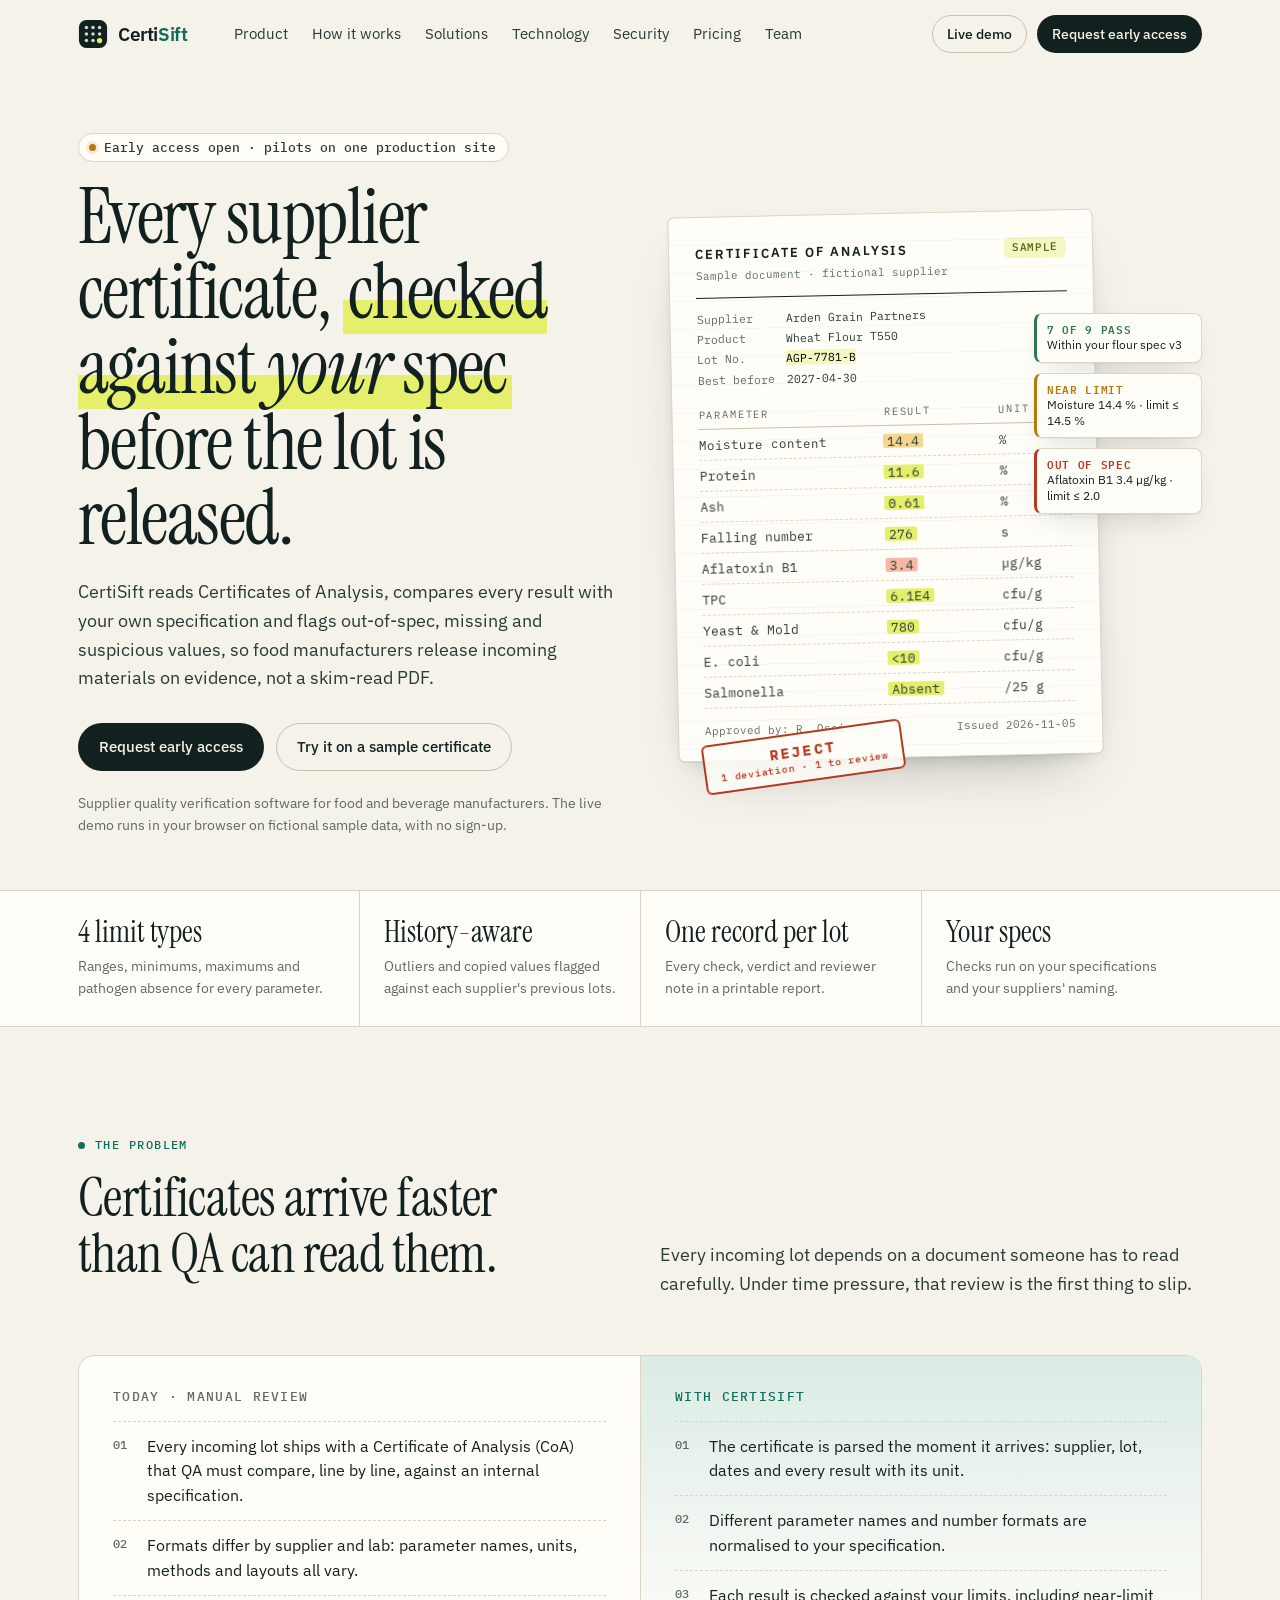
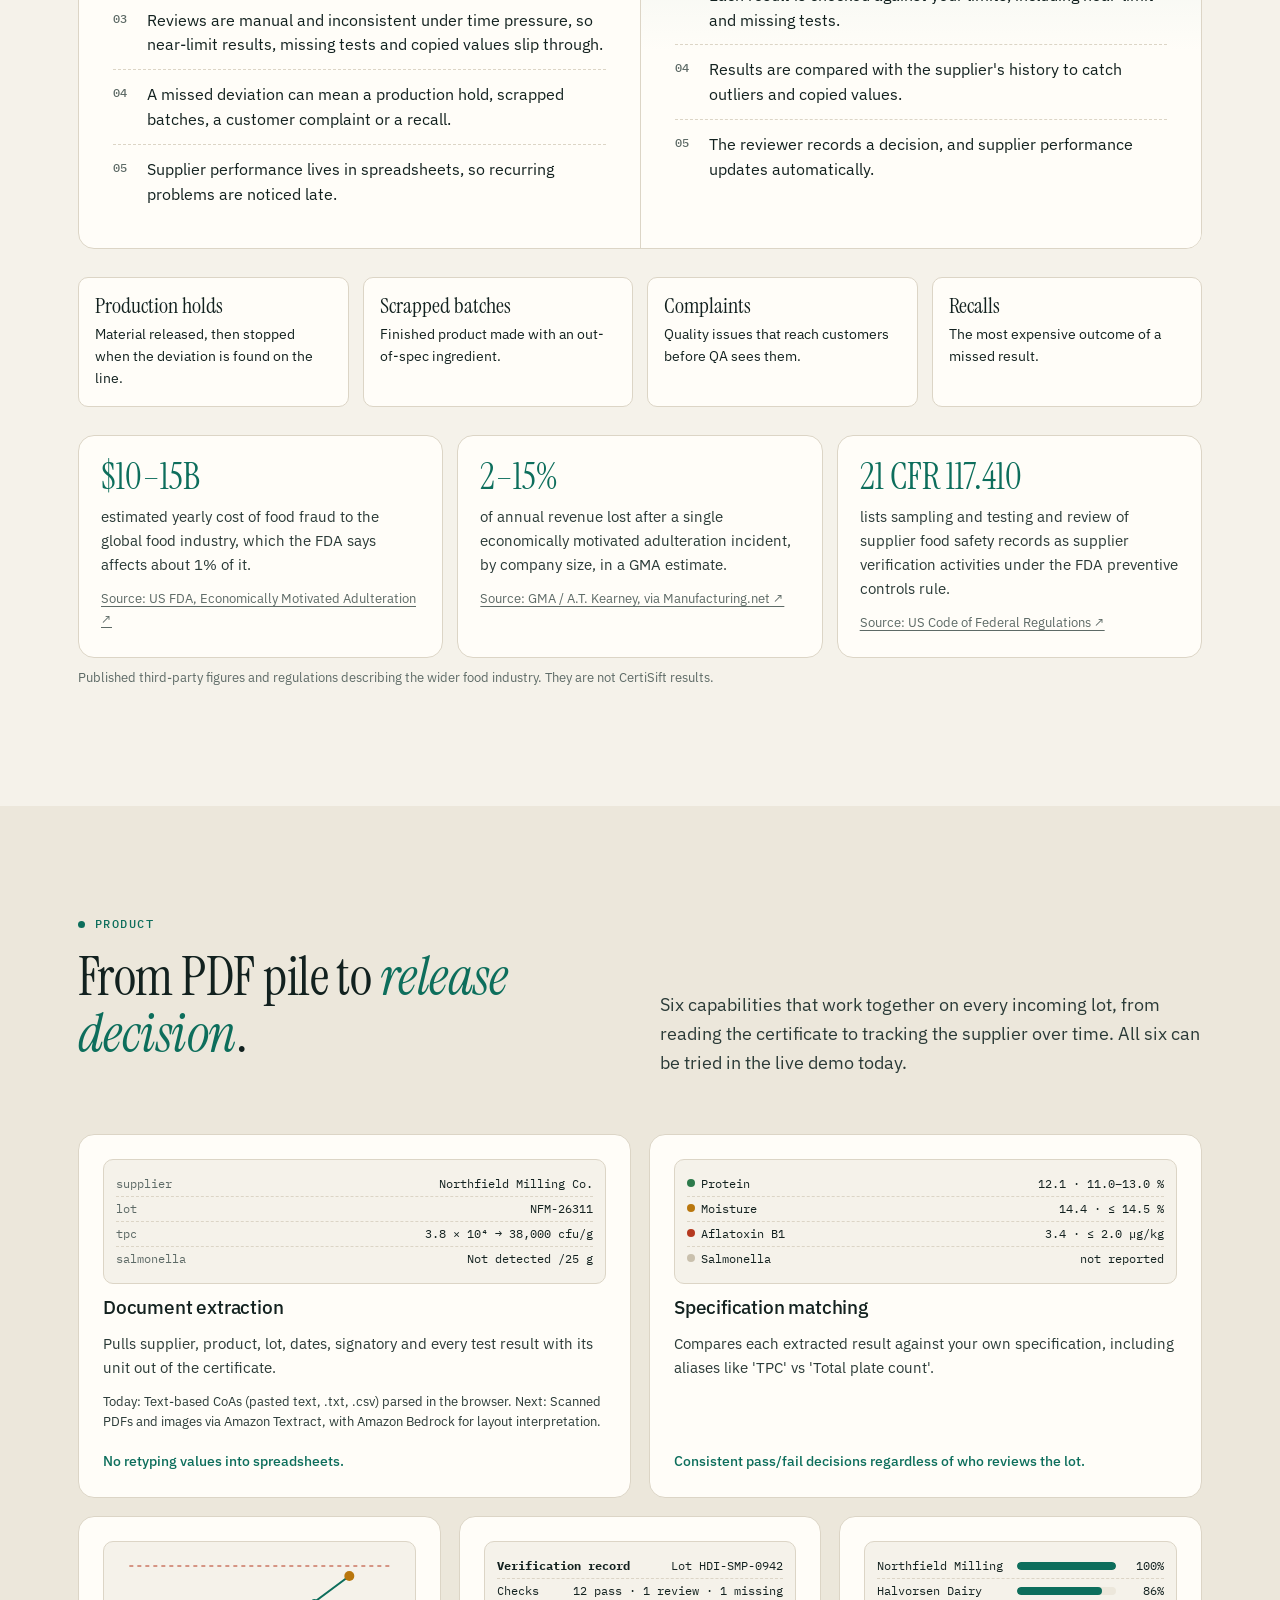
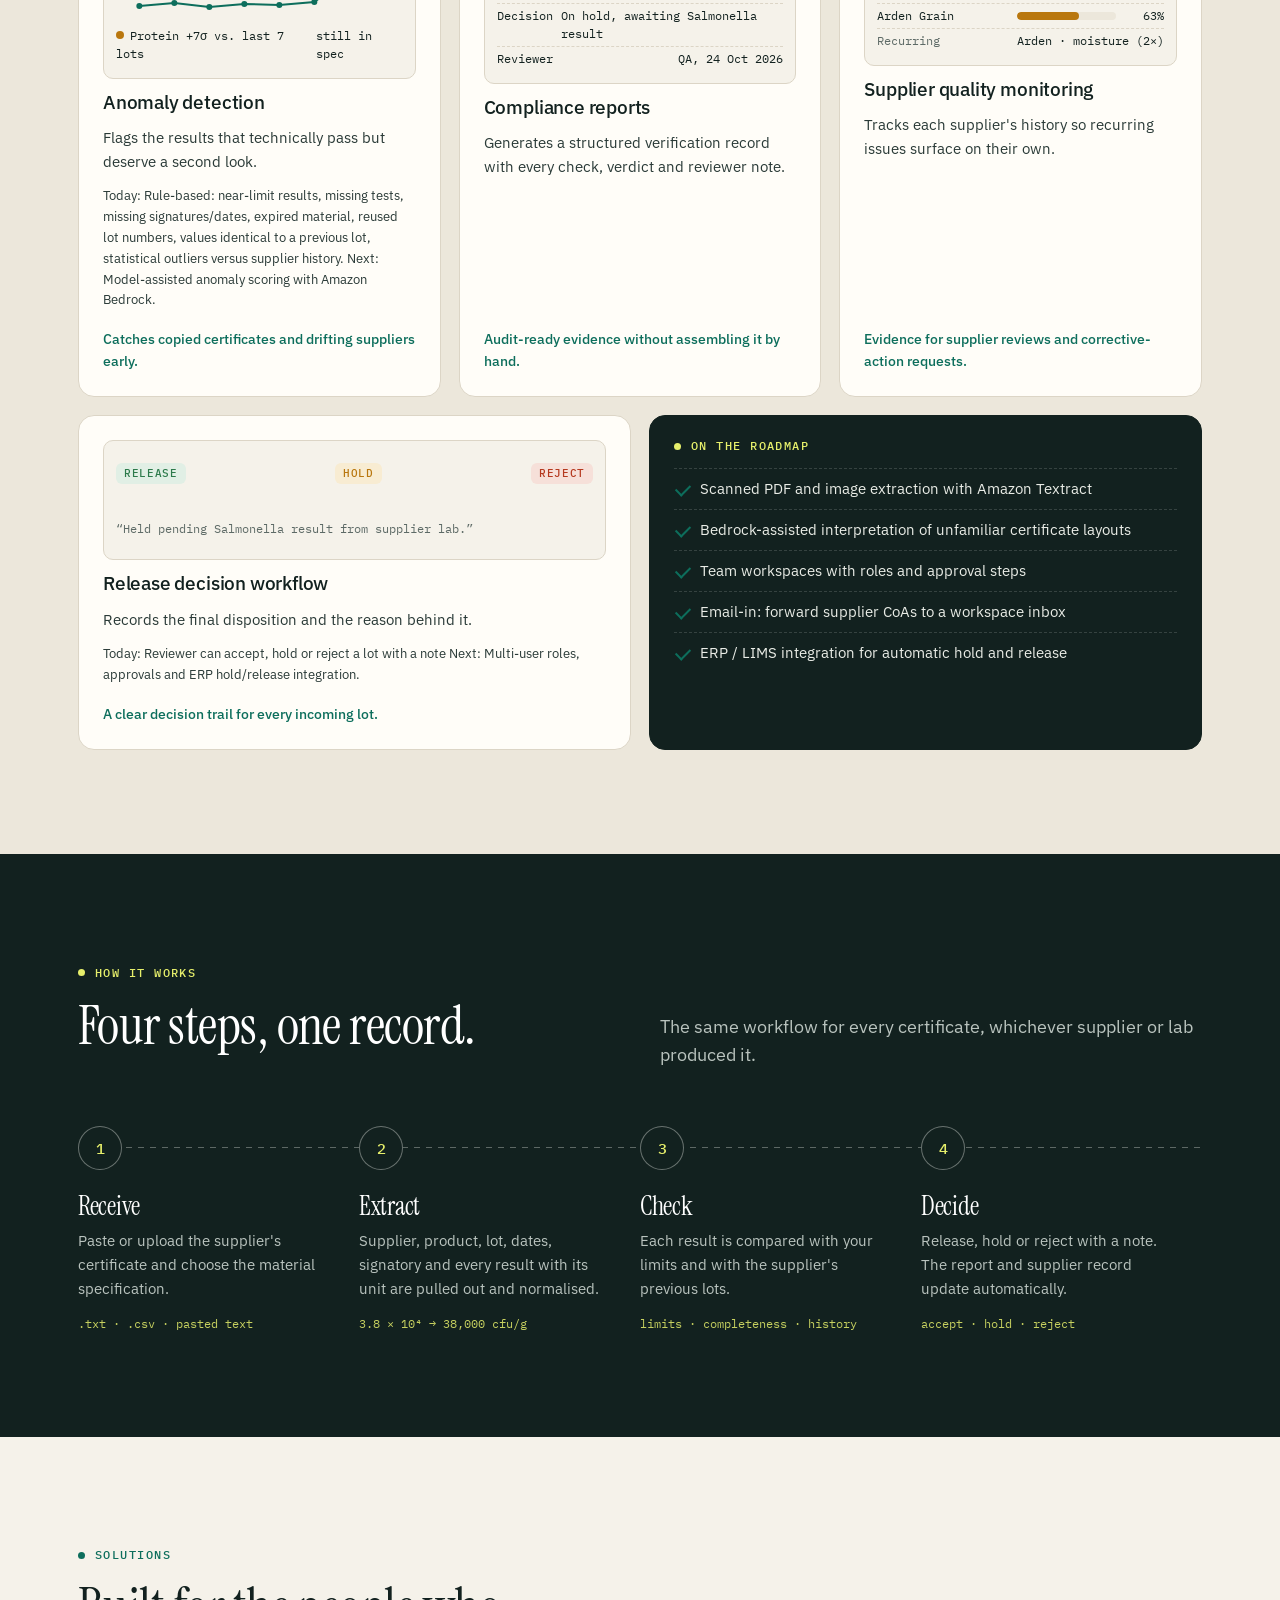
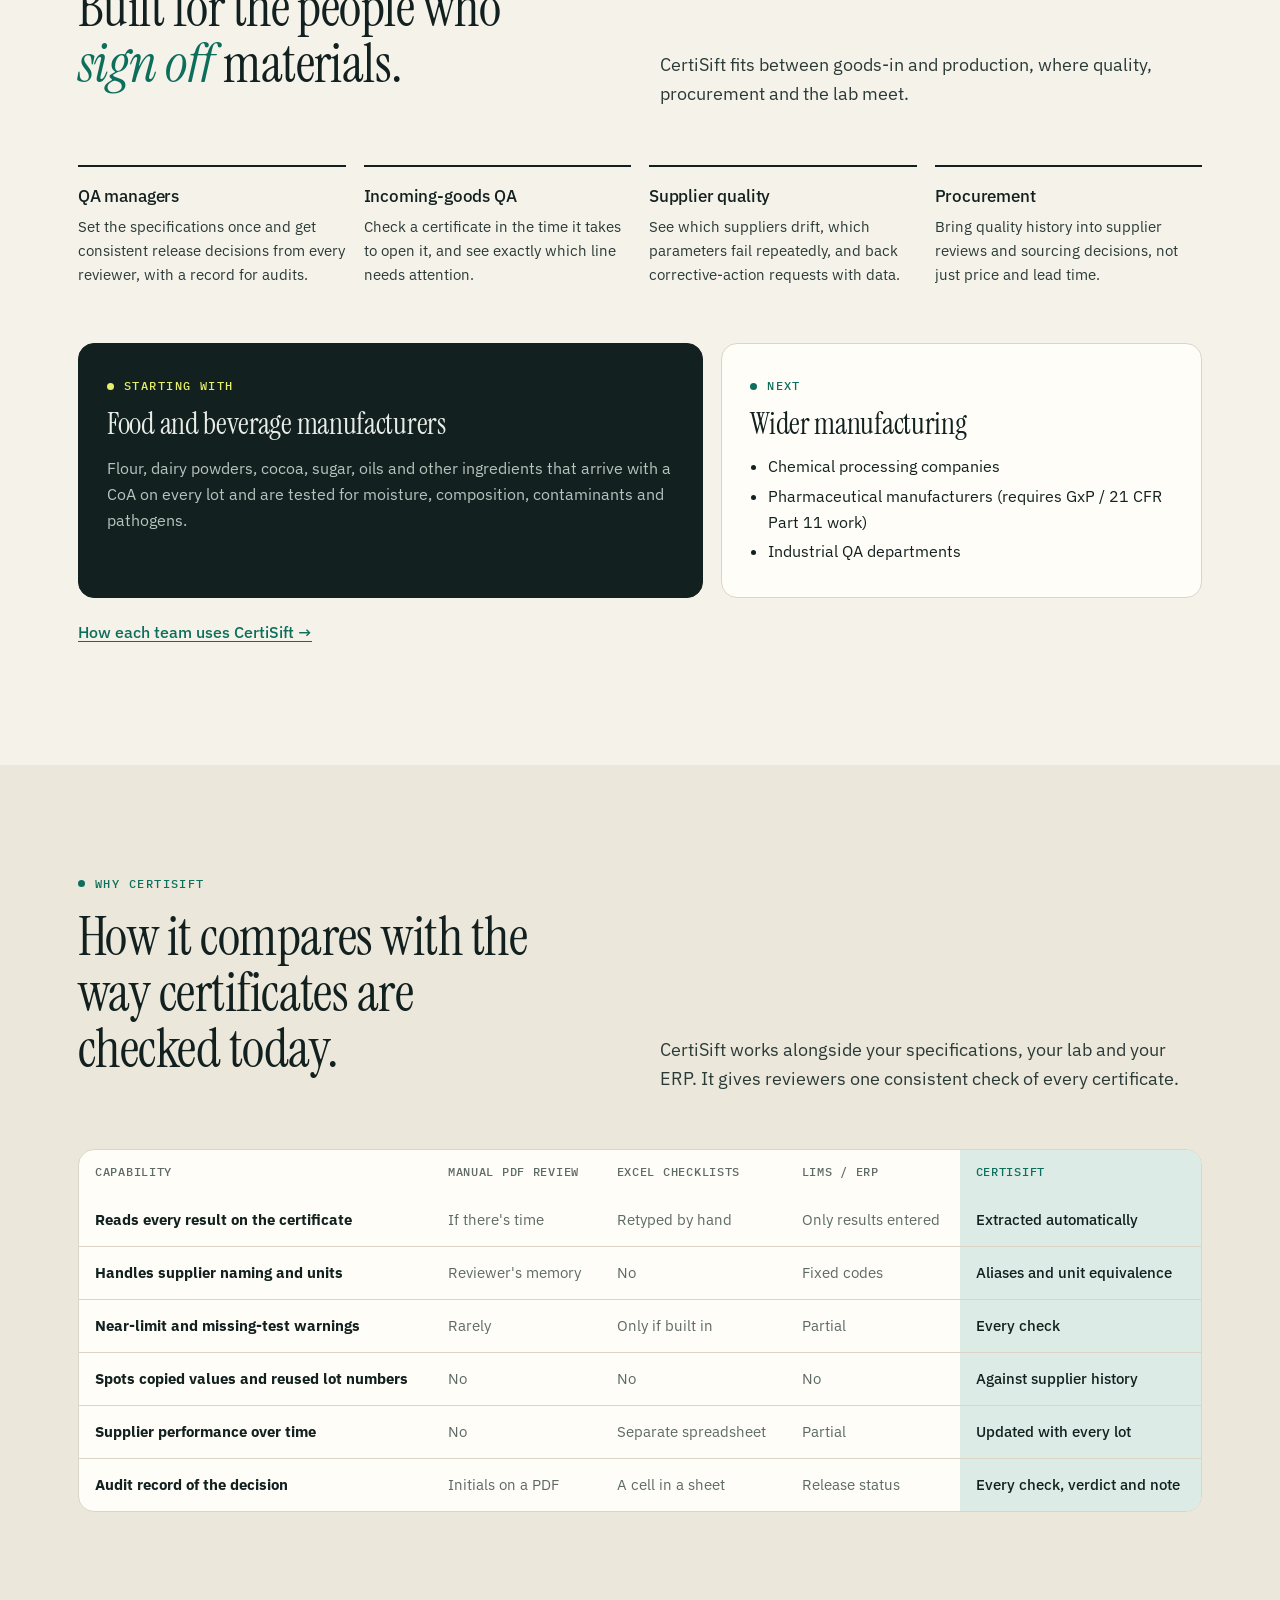
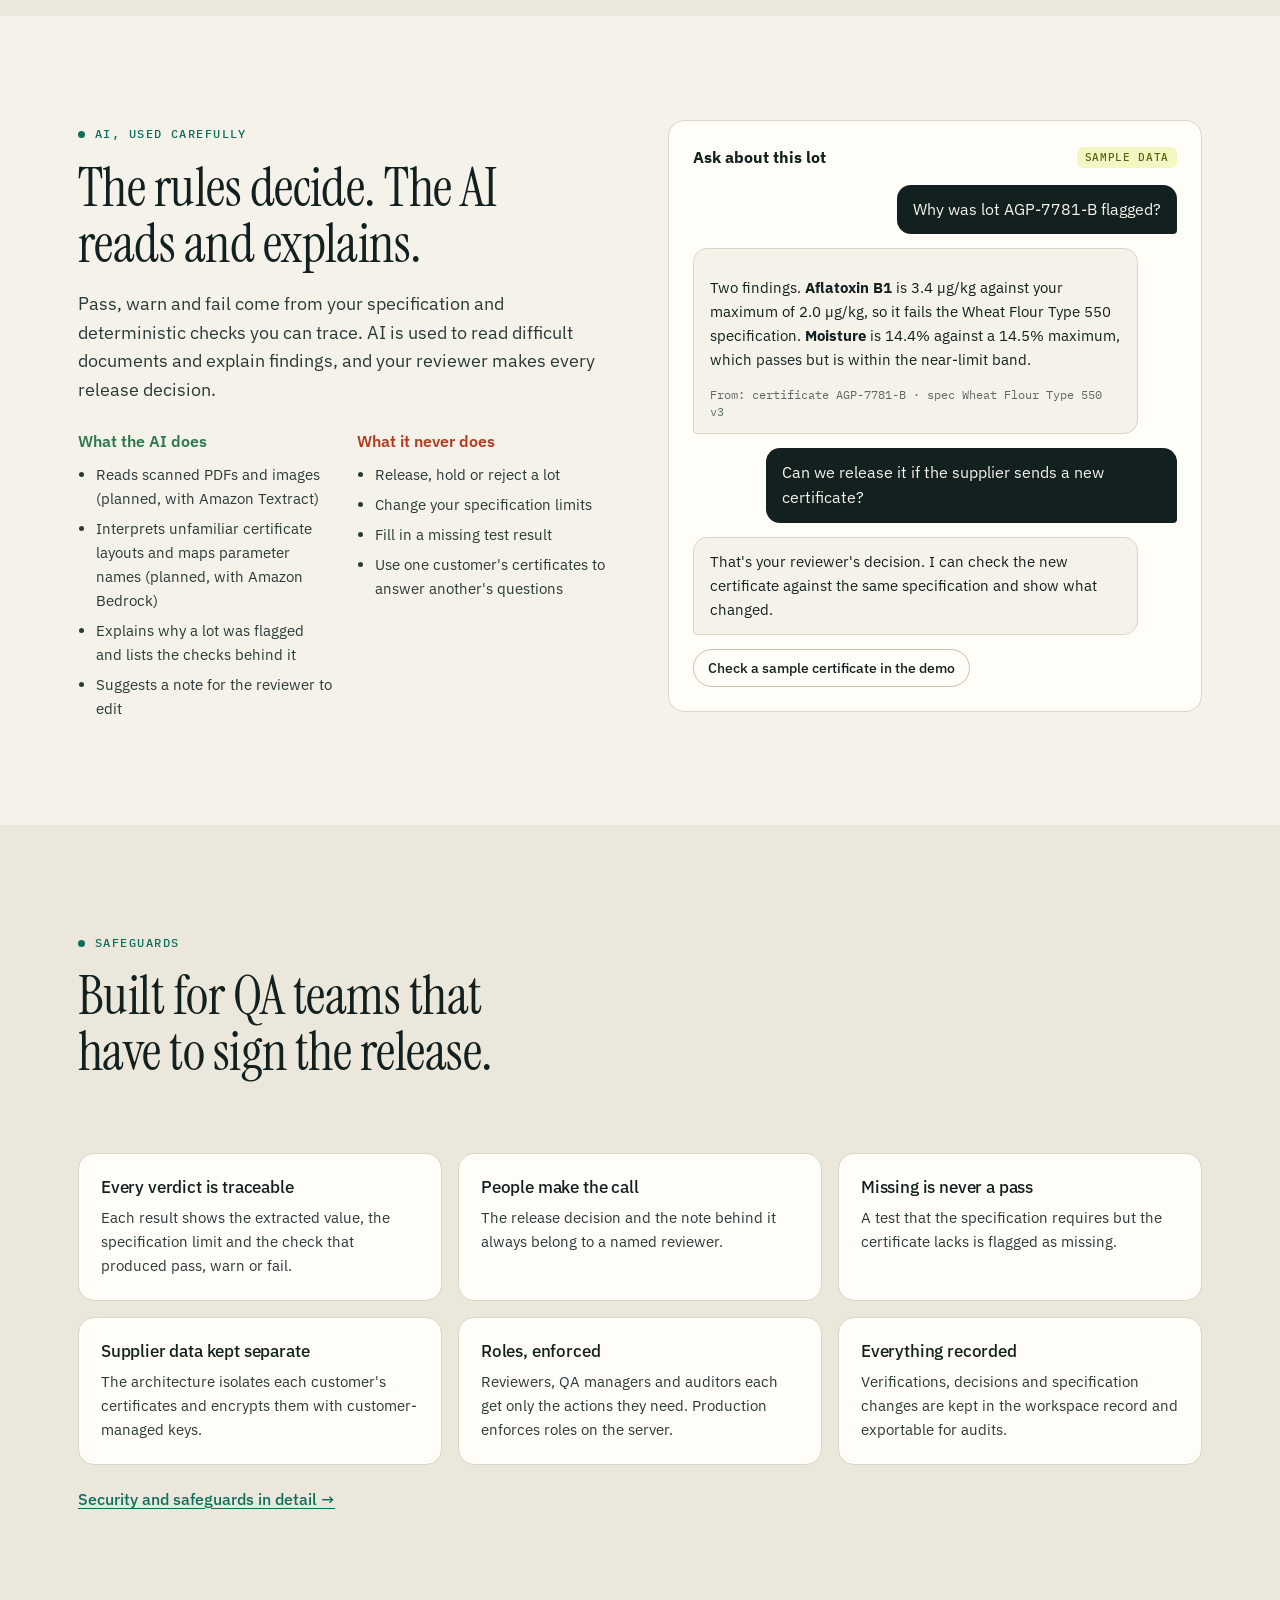
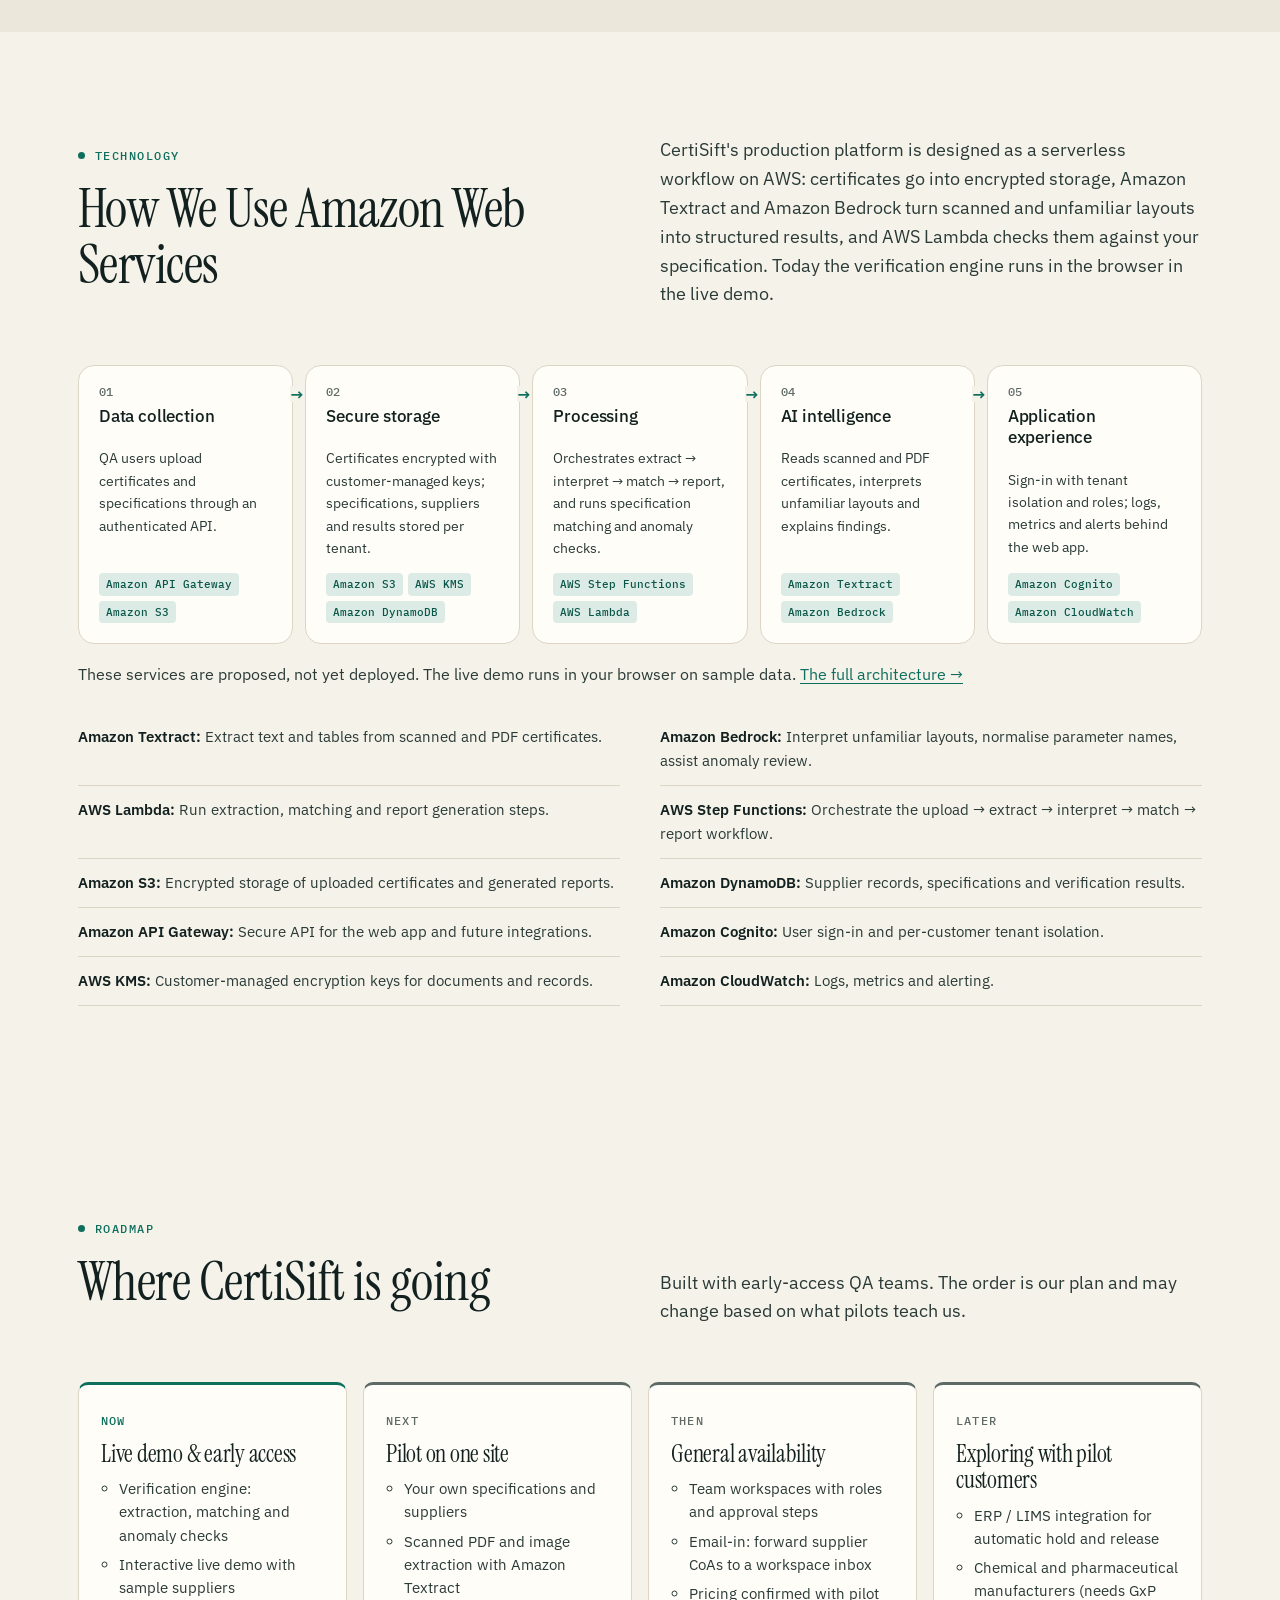
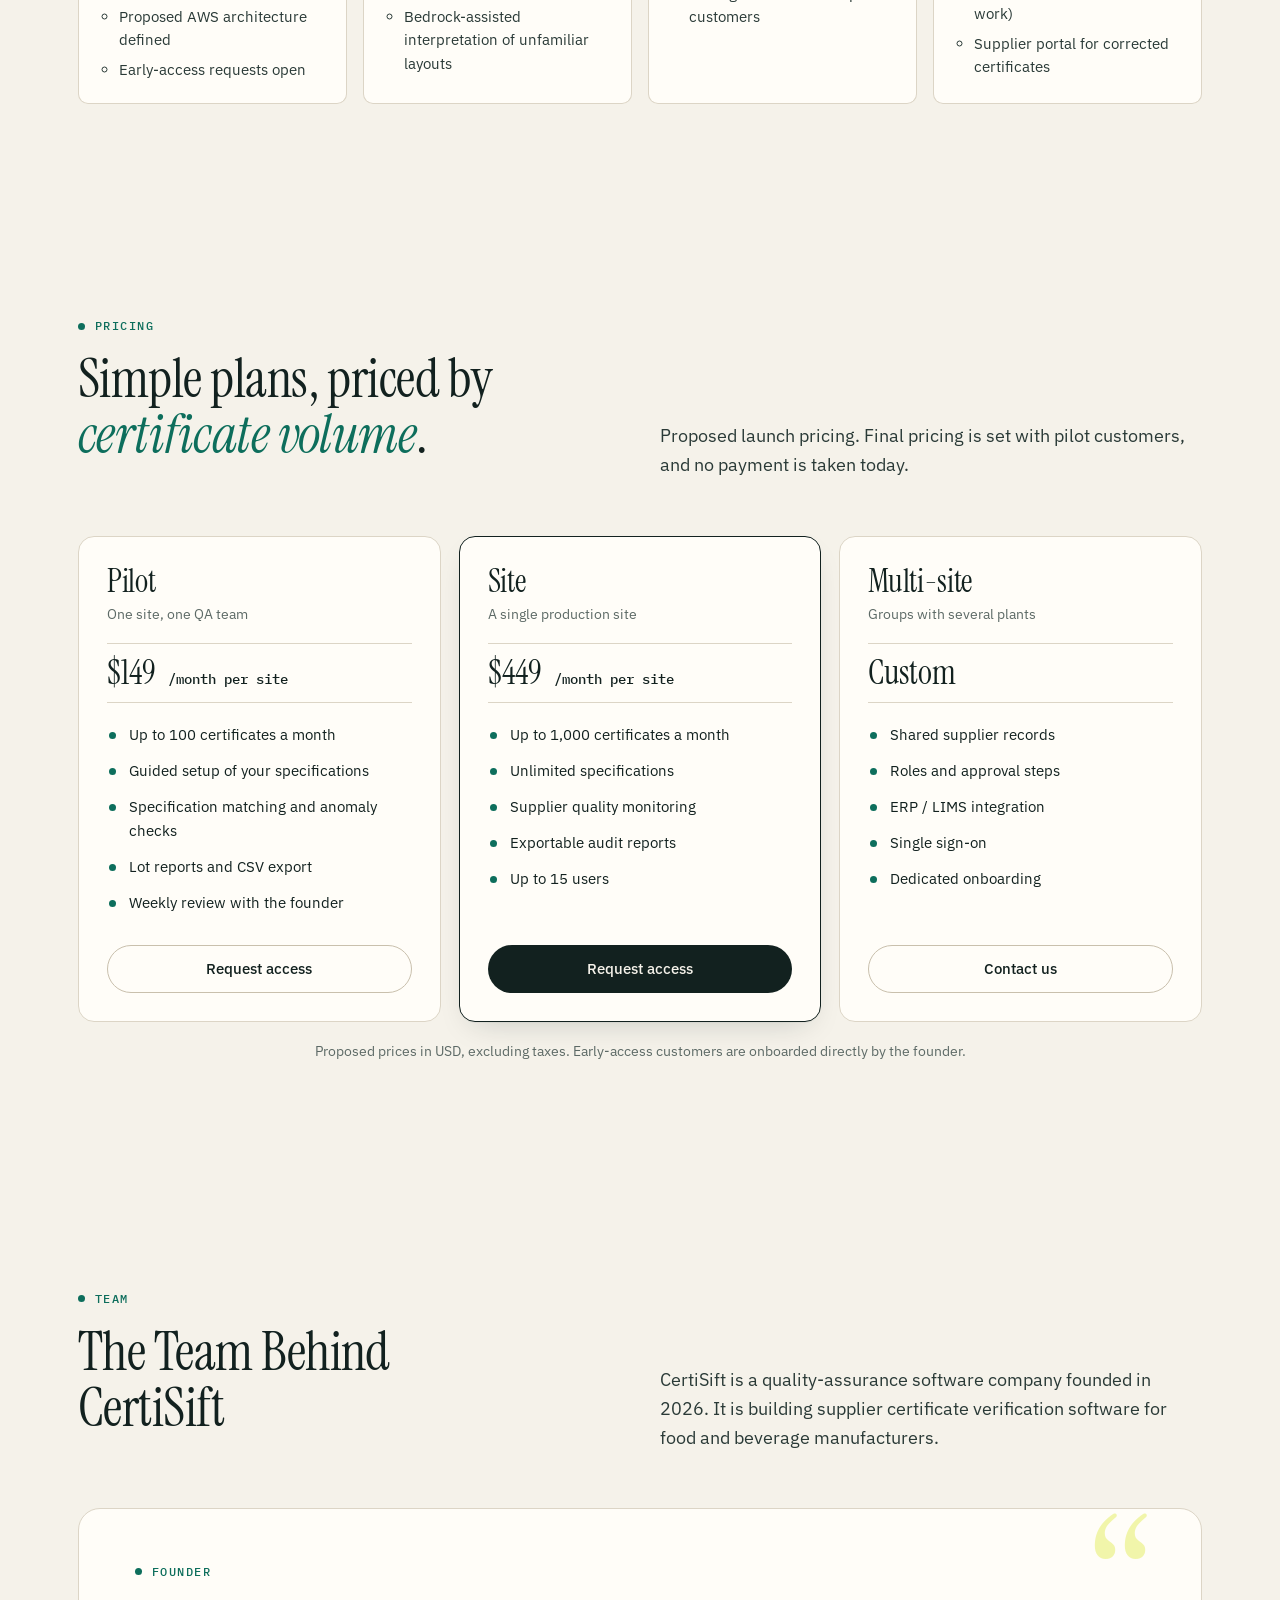
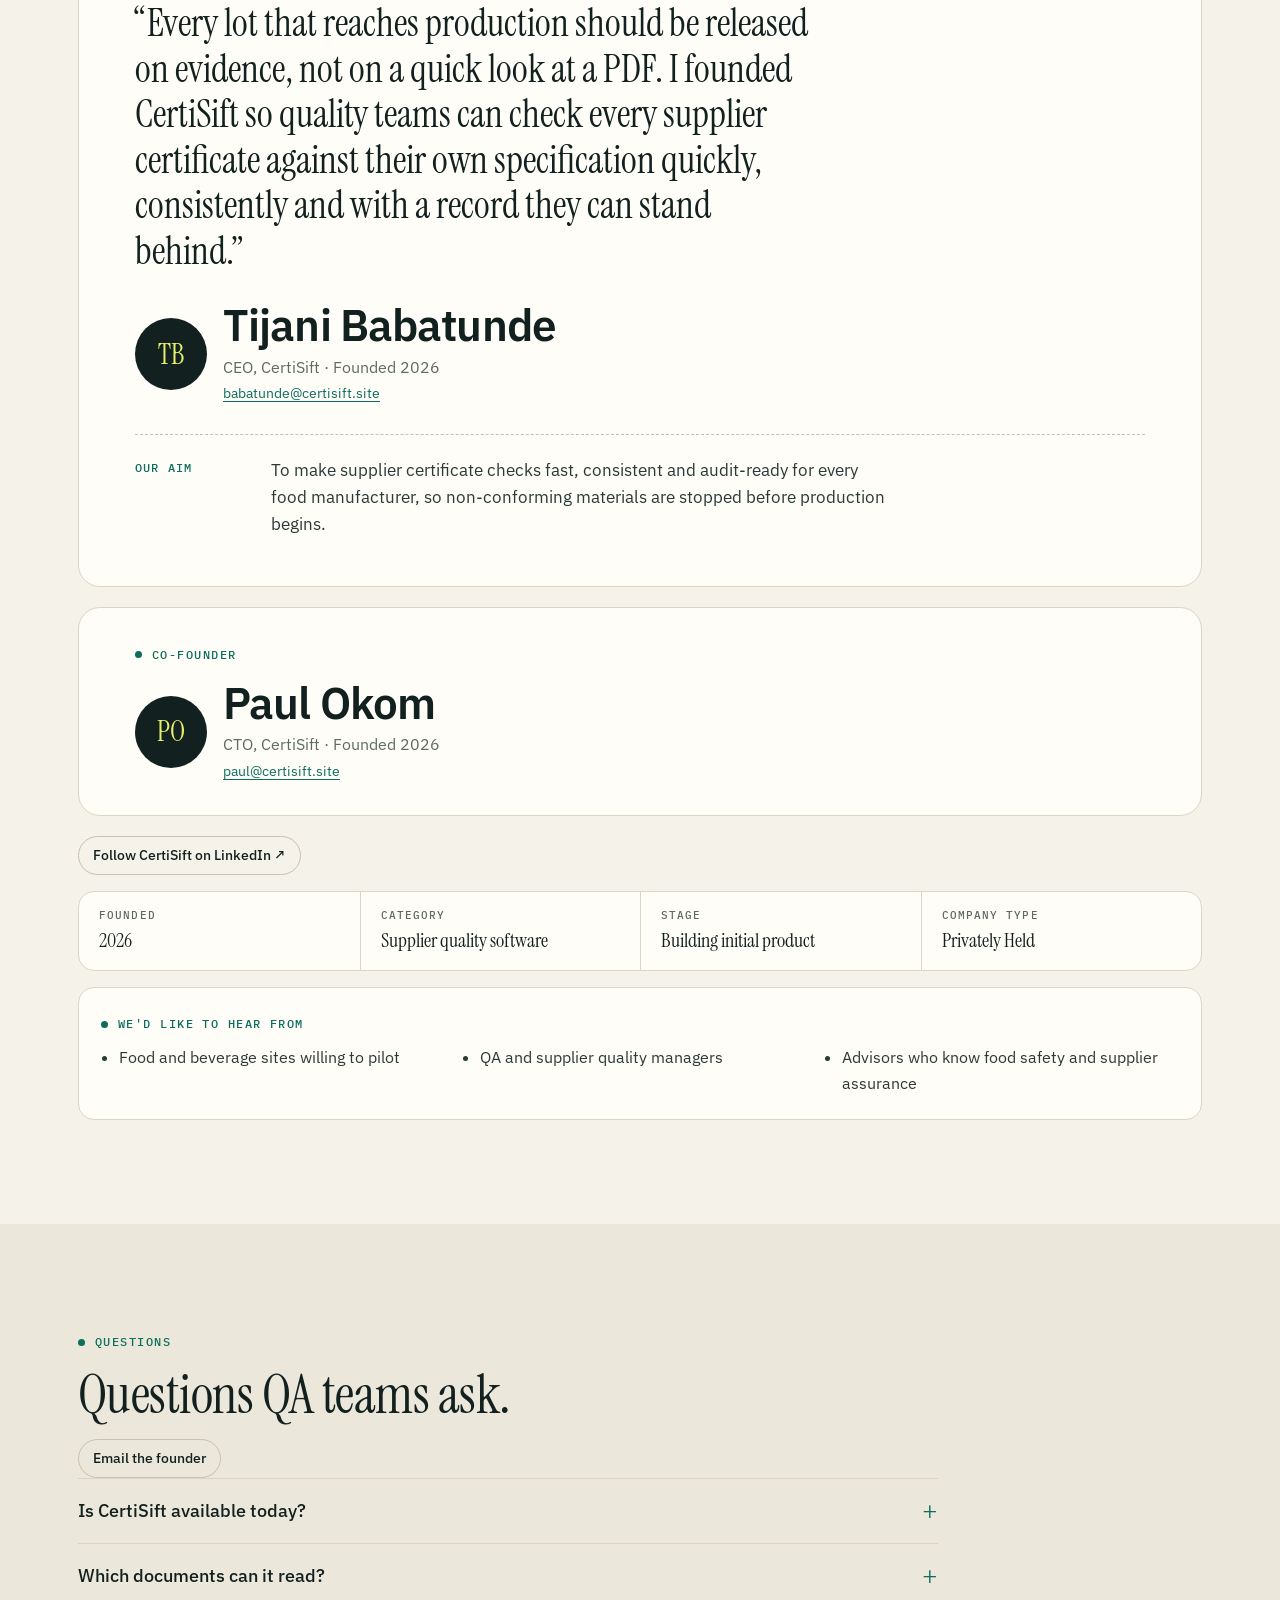
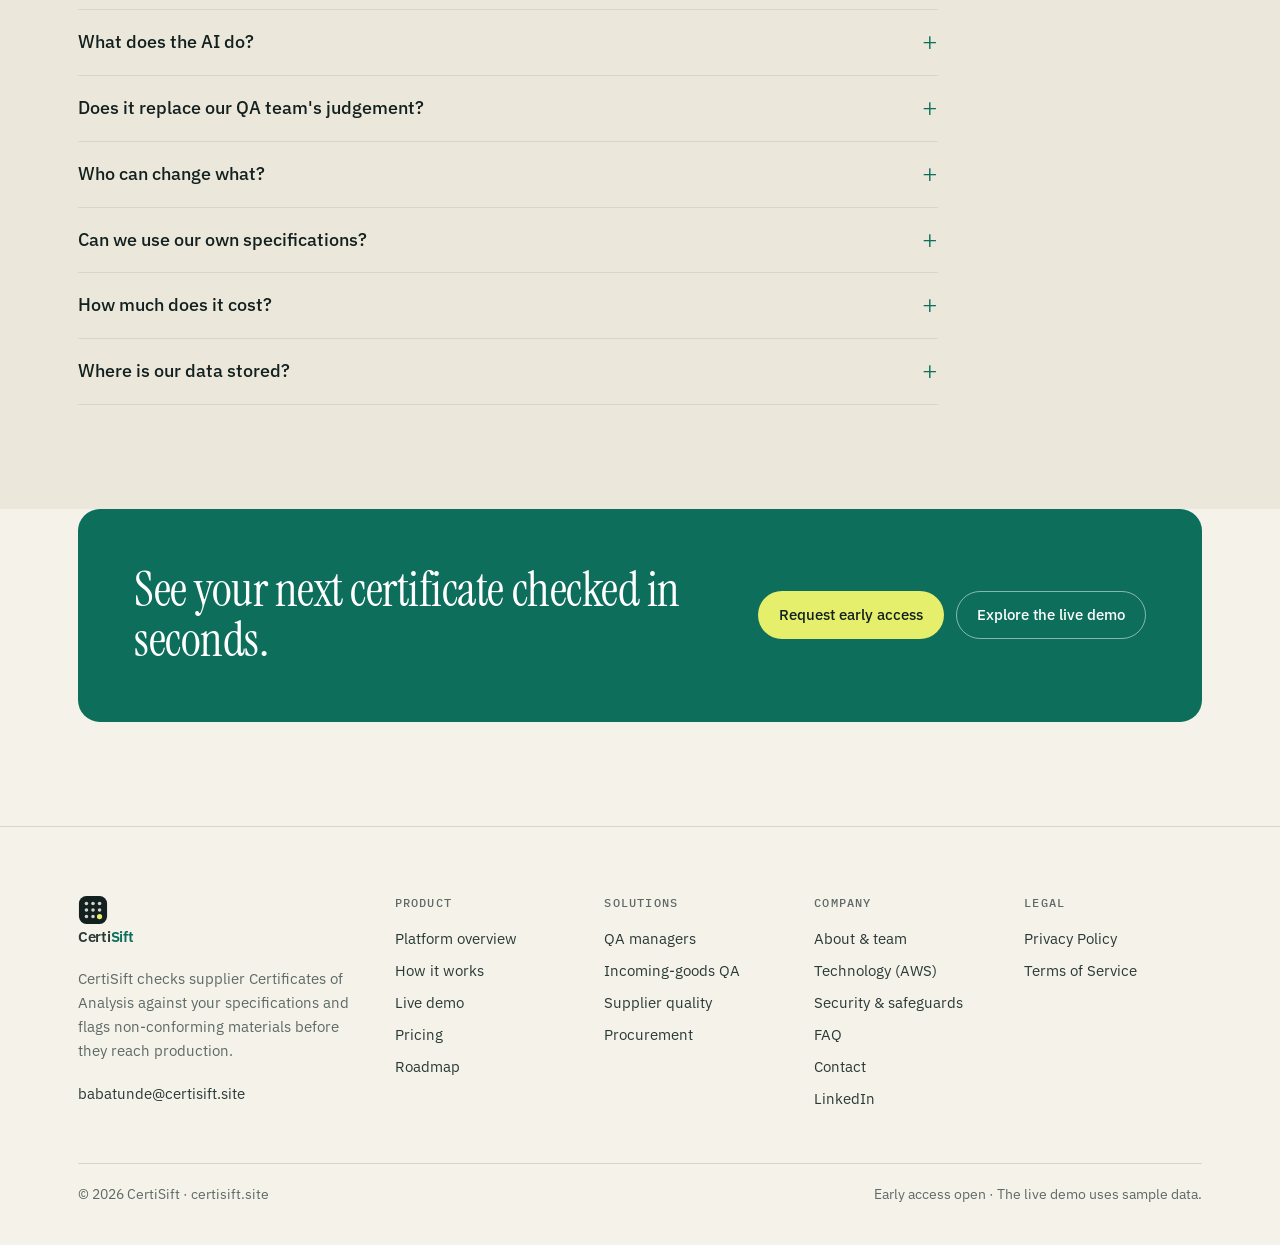
==== commit b5ba29df: "Link the CertiSift LinkedIn company page Adds a "Follow CertiSift on LinkedIn" link under the founde" ====
--- a/index.html
+++ b/index.html
@@ -20,7 +20,7 @@
   <link rel="preconnect" href="https://fonts.gstatic.com" crossorigin>
   <link href="https://fonts.googleapis.com/css2?family=IBM+Plex+Mono:wght@400;500;600&family=IBM+Plex+Sans:wght@400;500;600&family=Instrument+Serif:ital@0;1&display=swap" rel="stylesheet">
   <link rel="stylesheet" href="src/styles.css">
-  <script type="application/ld+json">{"@context":"https://schema.org","@type":"Organization","name":"CertiSift","url":"https://www.certisift.site","logo":"https://www.certisift.site/assets/favicon.svg","description":"CertiSift is supplier quality verification software for food and beverage manufacturers. QA and incoming-goods teams use it to check every supplier Certificate of Analysis against their own specifications, catch out-of-spec, missing or suspicious results, and keep an auditable record before a material lot is released to production.","slogan":"Intelligent Quality Verification. Smarter Manufacturing.","foundingDate":"2026","founder":[{"@type":"Person","name":"Tijani Babatunde","jobTitle":"CEO"},{"@type":"Person","name":"Paul Okom","jobTitle":"CTO"}],"email":"babatunde@certisift.site"}</script>
+  <script type="application/ld+json">{"@context":"https://schema.org","@type":"Organization","name":"CertiSift","url":"https://www.certisift.site","logo":"https://www.certisift.site/assets/favicon.svg","description":"CertiSift is supplier quality verification software for food and beverage manufacturers. QA and incoming-goods teams use it to check every supplier Certificate of Analysis against their own specifications, catch out-of-spec, missing or suspicious results, and keep an auditable record before a material lot is released to production.","slogan":"Intelligent Quality Verification. Smarter Manufacturing.","foundingDate":"2026","founder":[{"@type":"Person","name":"Tijani Babatunde","jobTitle":"CEO"},{"@type":"Person","name":"Paul Okom","jobTitle":"CTO"}],"email":"babatunde@certisift.site","sameAs":["https://www.linkedin.com/company/certisift"]}</script>
 </head>
 <body>
   <a href="#main" class="sr-only">Skip to content</a>
@@ -315,6 +315,7 @@
           </figcaption>
           
         </figure>
+        <p class="company-link"><a class="btn btn-ghost btn-sm" href="https://www.linkedin.com/company/certisift" target="_blank" rel="noopener">Follow CertiSift on LinkedIn ↗</a></p>
         <dl class="facts"><div><dt>Founded</dt><dd>2026</dd></div><div><dt>Category</dt><dd>Supplier quality software</dd></div><div><dt>Stage</dt><dd>Building initial product</dd></div><div><dt>Company type</dt><dd>Privately Held</dd></div></dl>
         <div class="hear card"><span class="eyebrow">We'd like to hear from</span><ul><li>Food and beverage sites willing to pilot</li><li>QA and supplier quality managers</li><li>Advisors who know food safety and supplier assurance</li></ul></div>
       </div>
@@ -340,7 +341,7 @@
     </svg><span>Certi<b>Sift</b></span></a><p class="muted" style="max-width:34ch;margin-top:14px;font-size:15px">CertiSift checks supplier Certificates of Analysis against your specifications and flags non-conforming materials before they reach production.</p><a href="mailto:babatunde@certisift.site">babatunde@certisift.site</a></div>
         <div><h4>Product</h4><a href="product">Platform overview</a><a href="how-it-works">How it works</a><a href="demo">Live demo</a><a href="pricing">Pricing</a><a href="about#roadmap">Roadmap</a></div>
         <div><h4>Solutions</h4><a href="solutions#qa-managers">QA managers</a><a href="solutions#incoming-goods">Incoming-goods QA</a><a href="solutions#supplier-quality">Supplier quality</a><a href="solutions#procurement">Procurement</a></div>
-        <div><h4>Company</h4><a href="about">About &amp; team</a><a href="technology">Technology (AWS)</a><a href="security">Security &amp; safeguards</a><a href="contact#faq">FAQ</a><a href="contact">Contact</a></div>
+        <div><h4>Company</h4><a href="about">About &amp; team</a><a href="technology">Technology (AWS)</a><a href="security">Security &amp; safeguards</a><a href="contact#faq">FAQ</a><a href="contact">Contact</a><a href="https://www.linkedin.com/company/certisift" rel="noopener">LinkedIn</a></div>
         <div><h4>Legal</h4><a href="privacy">Privacy Policy</a><a href="terms">Terms of Service</a></div>
       </div>
       <div class="foot-base"><span>© 2026 CertiSift · certisift.site</span><span>Early access open · The live demo uses sample data.</span></div>
--- a/src/styles.css
+++ b/src/styles.css
@@ -248,6 +248,7 @@
 .founder .aim span { font: 500 12px/1.9 var(--mono); letter-spacing: .1em; text-transform: uppercase; color: var(--teal); }
 .founder .aim p { margin: 0; font-size: 17px; color: var(--ink-2); max-width: 62ch; }
 .founder + .founder { margin-top: 20px; }
+.company-link { margin: 20px 0 0; }
 .founder.compact { padding: 32px 56px; }
 .founder.compact::before { content: none; }
 .founder.compact figcaption { margin-top: 14px; }
